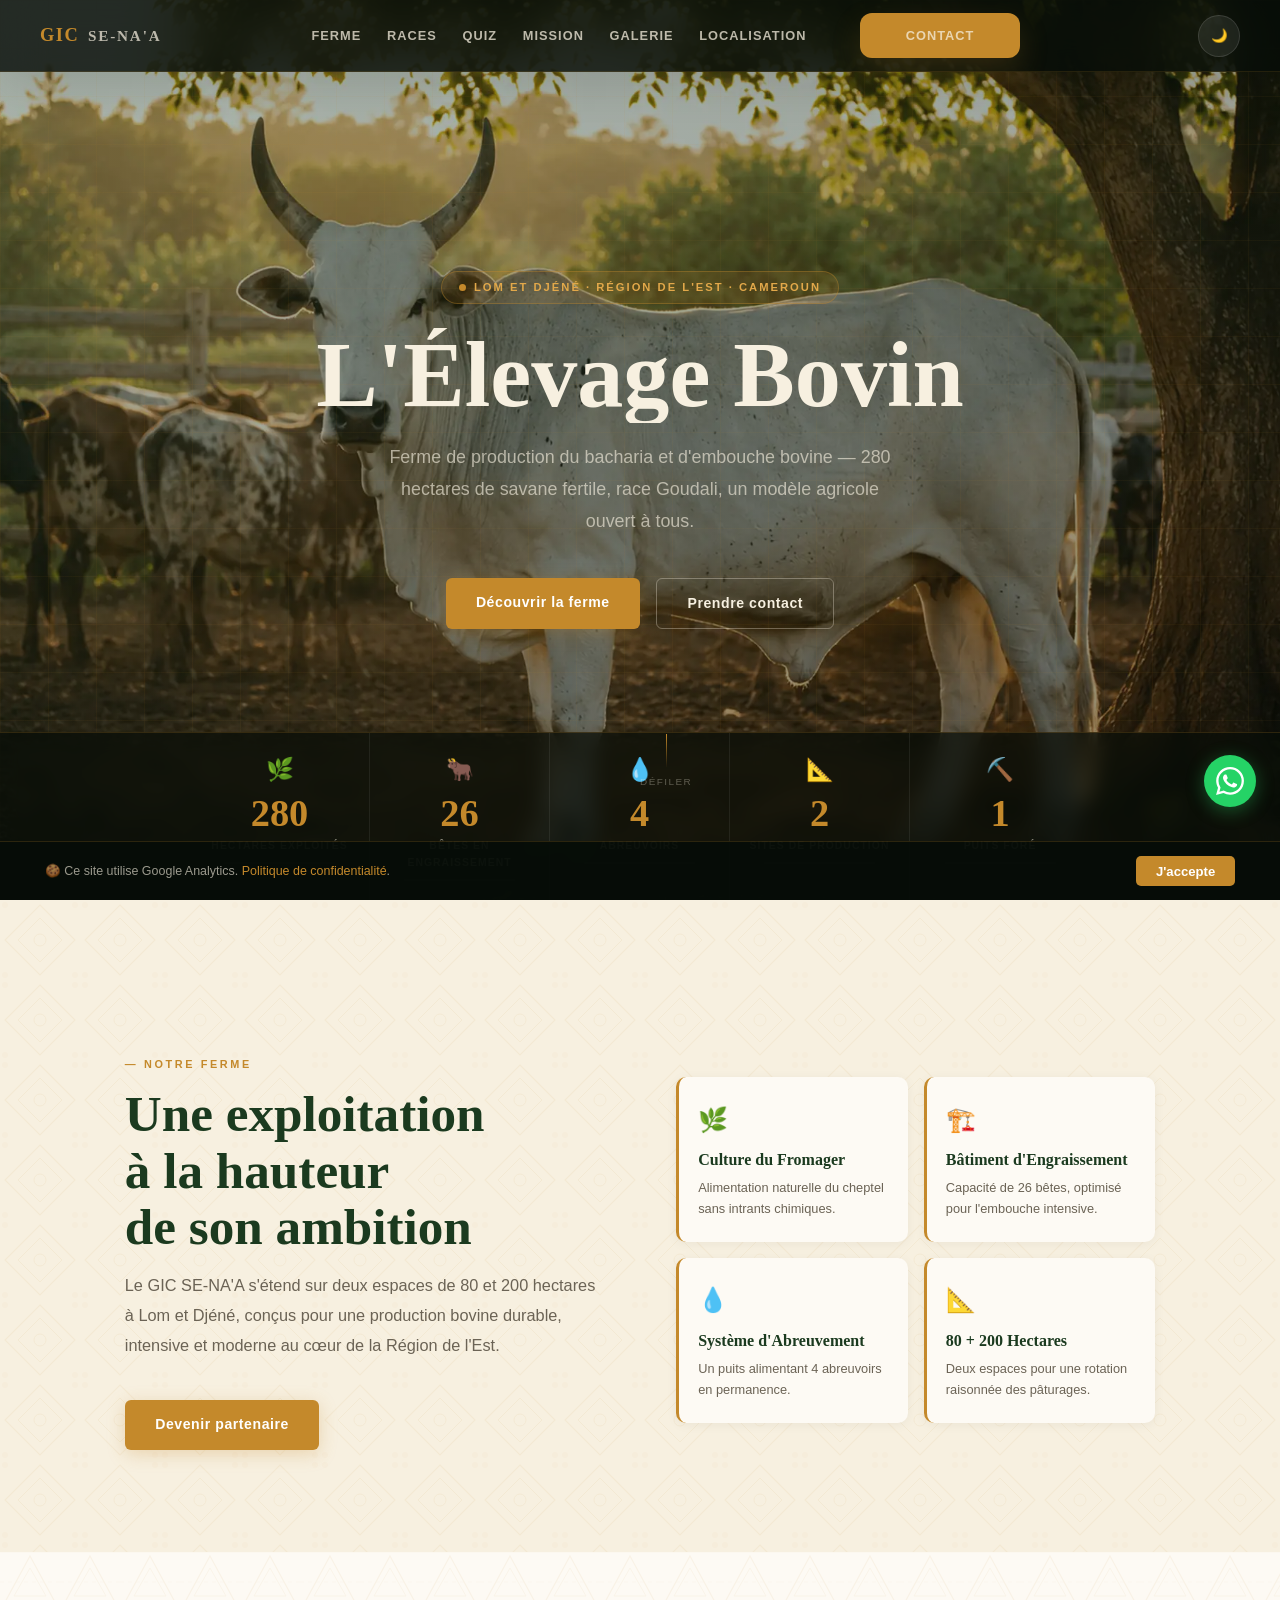
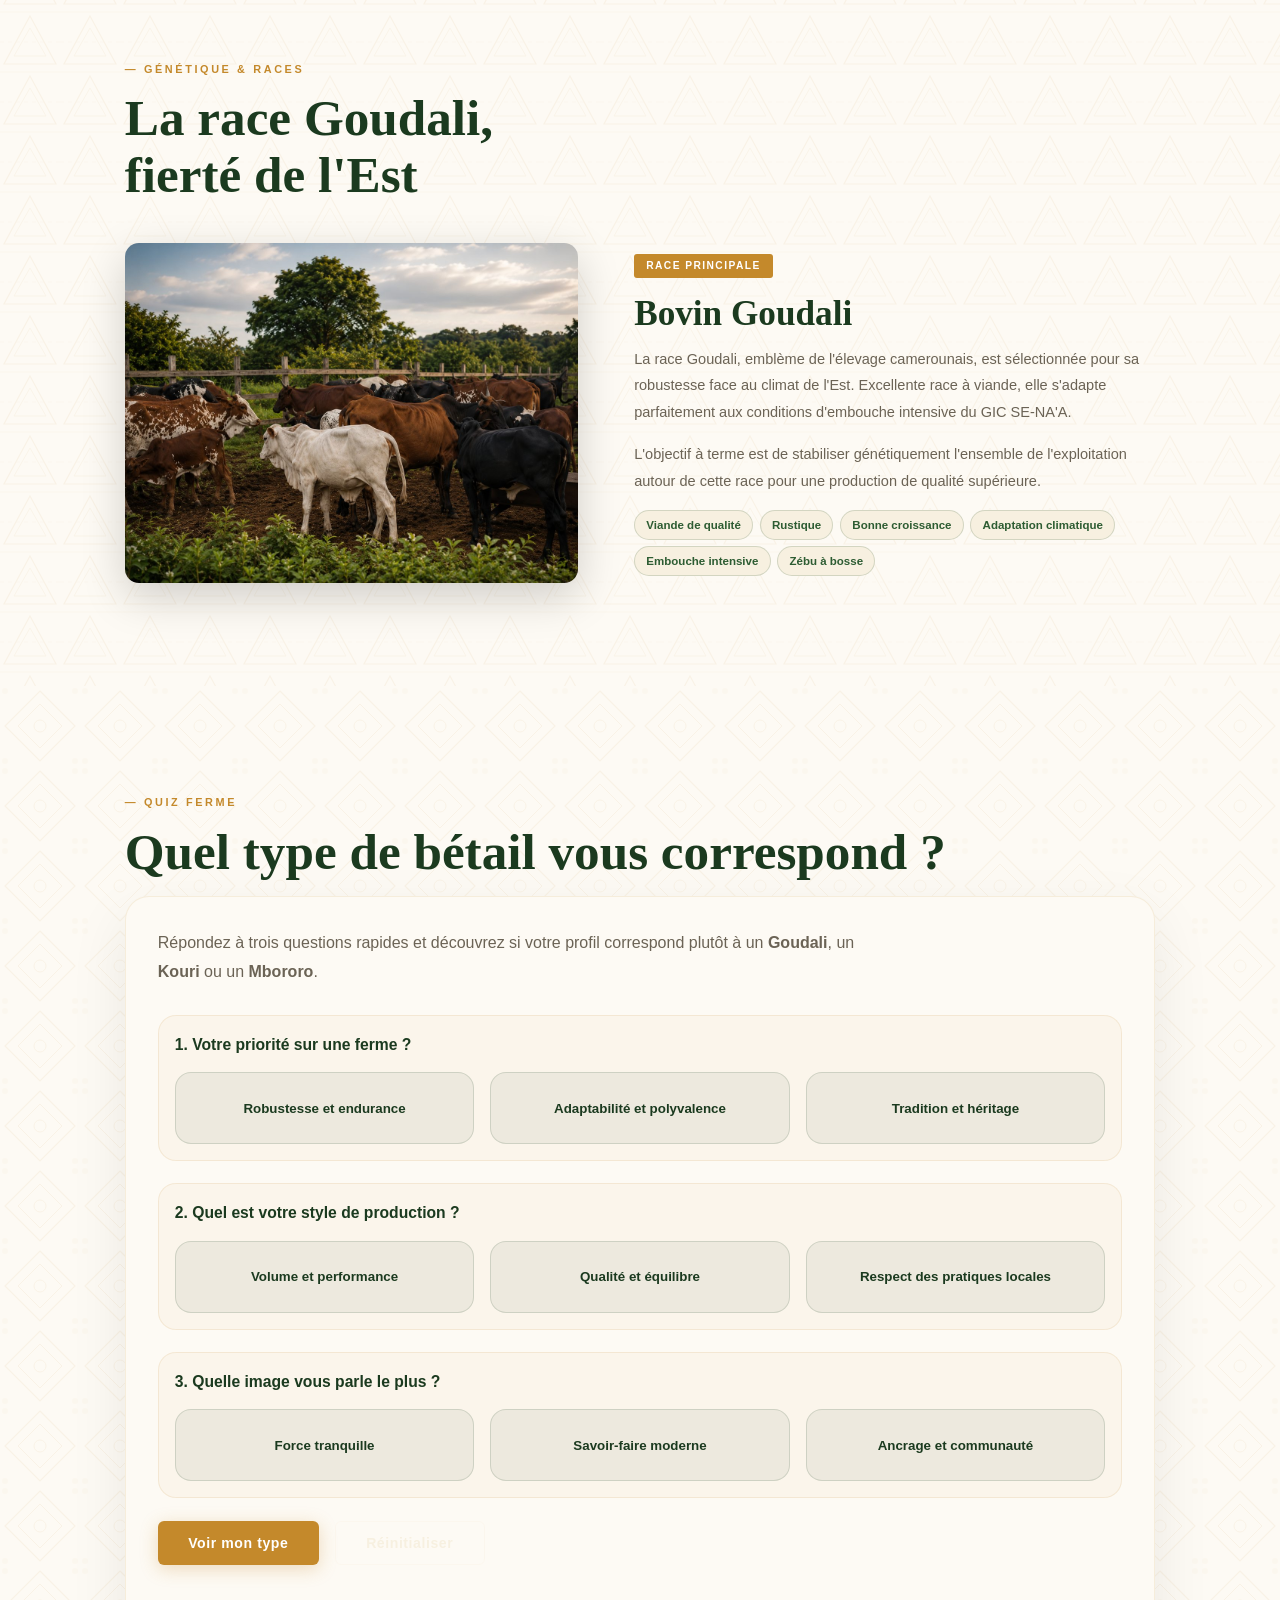
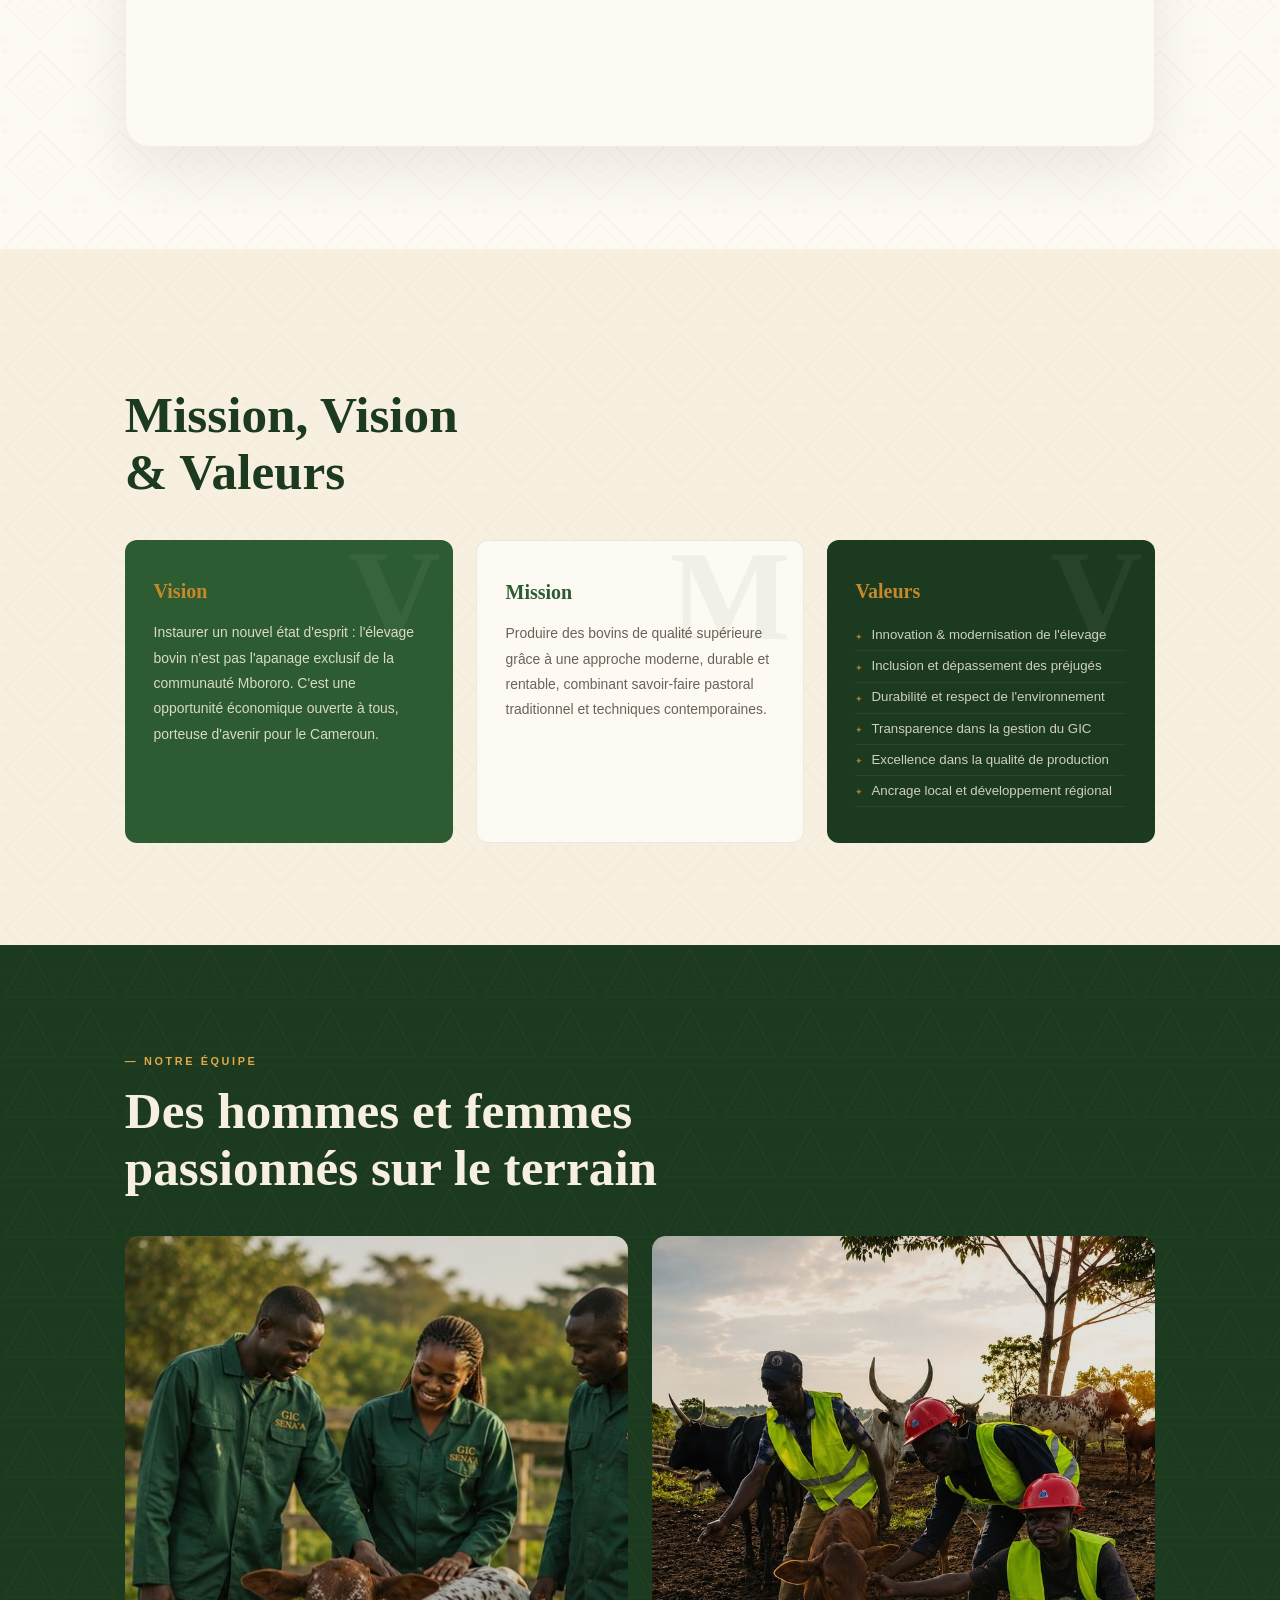
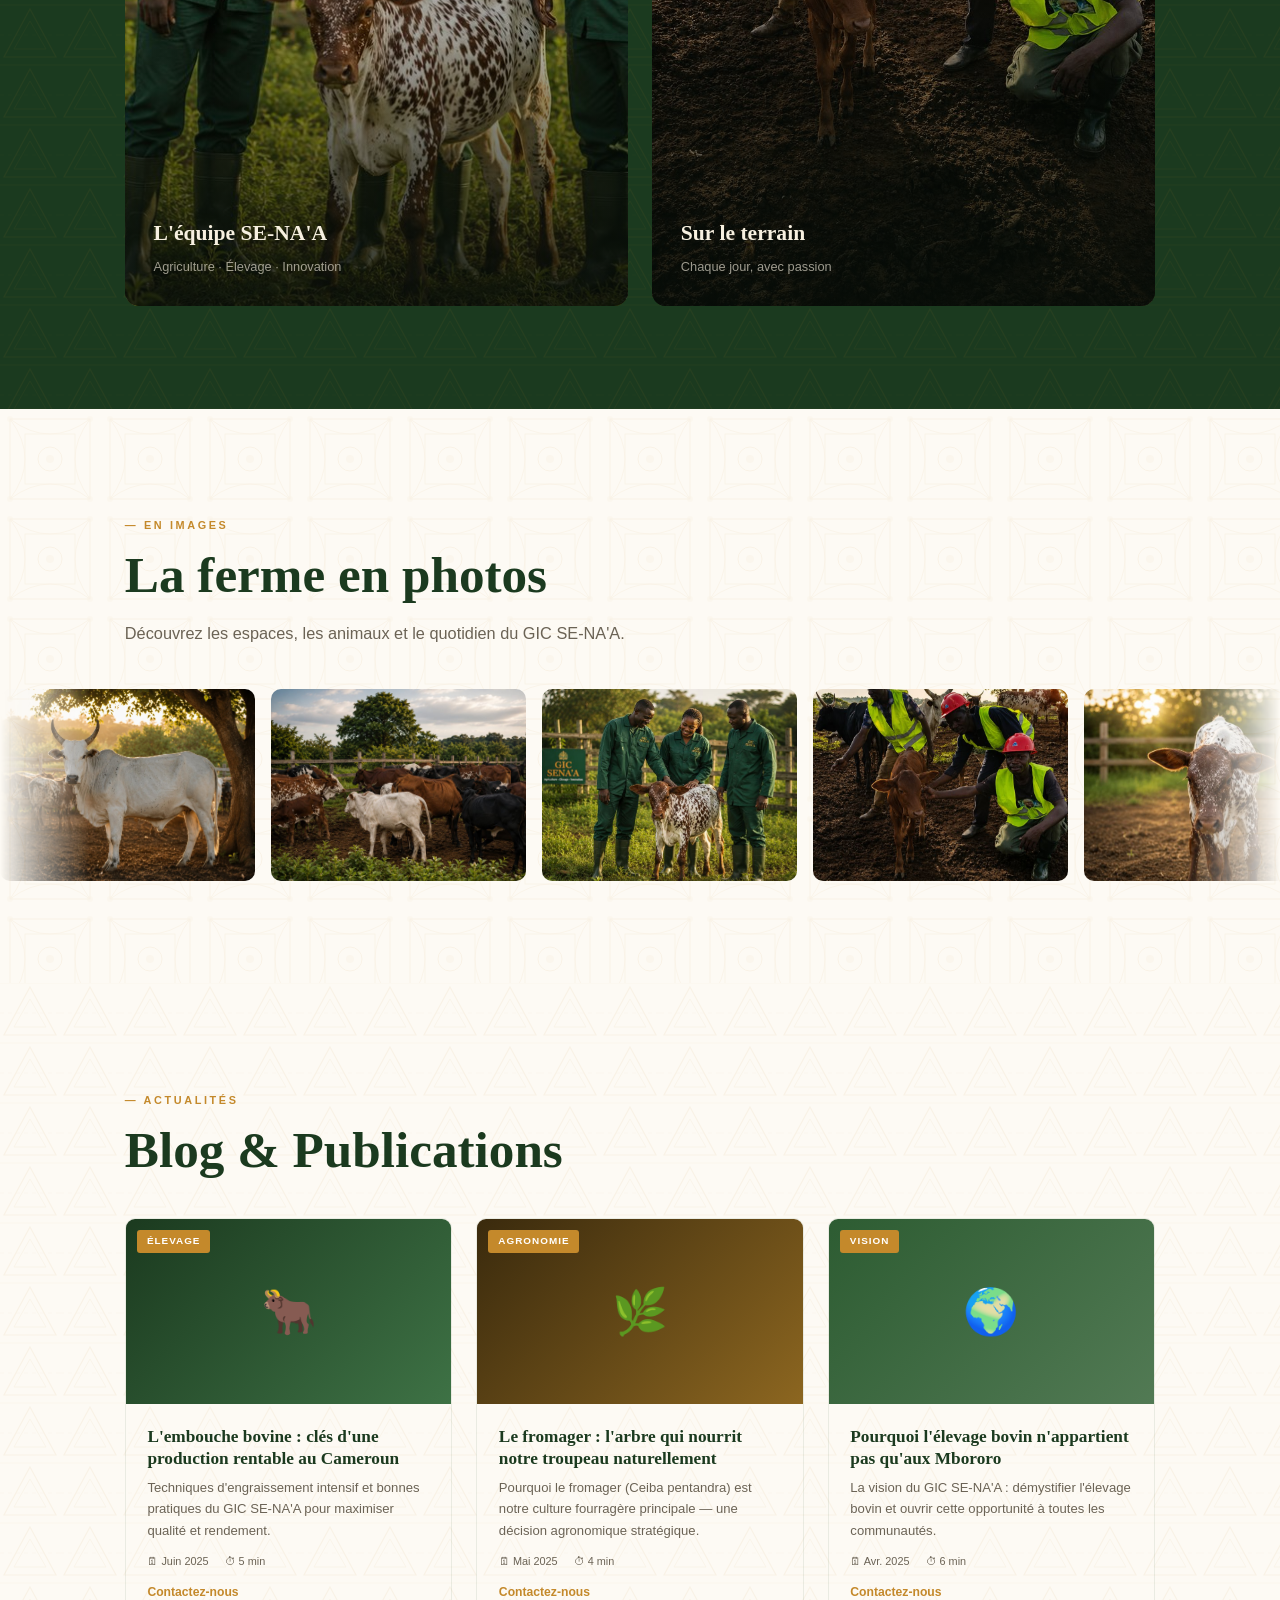
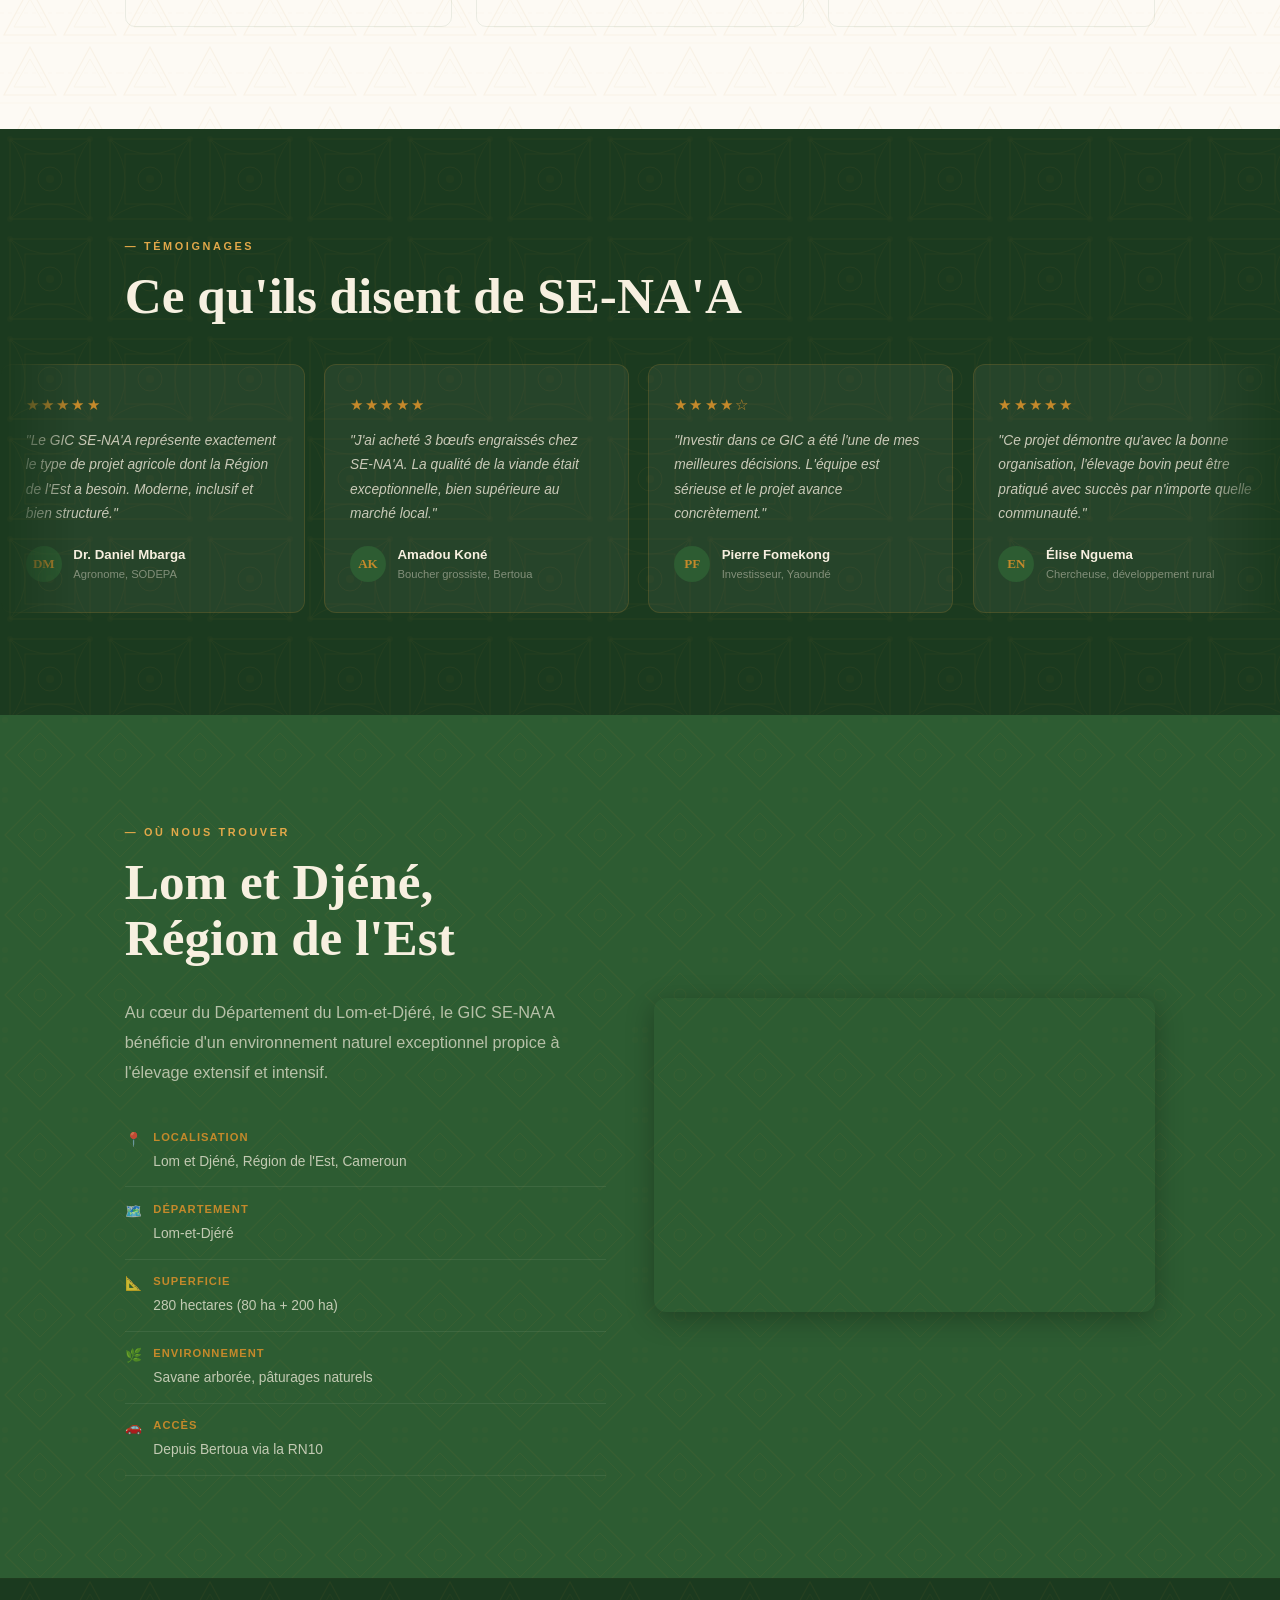
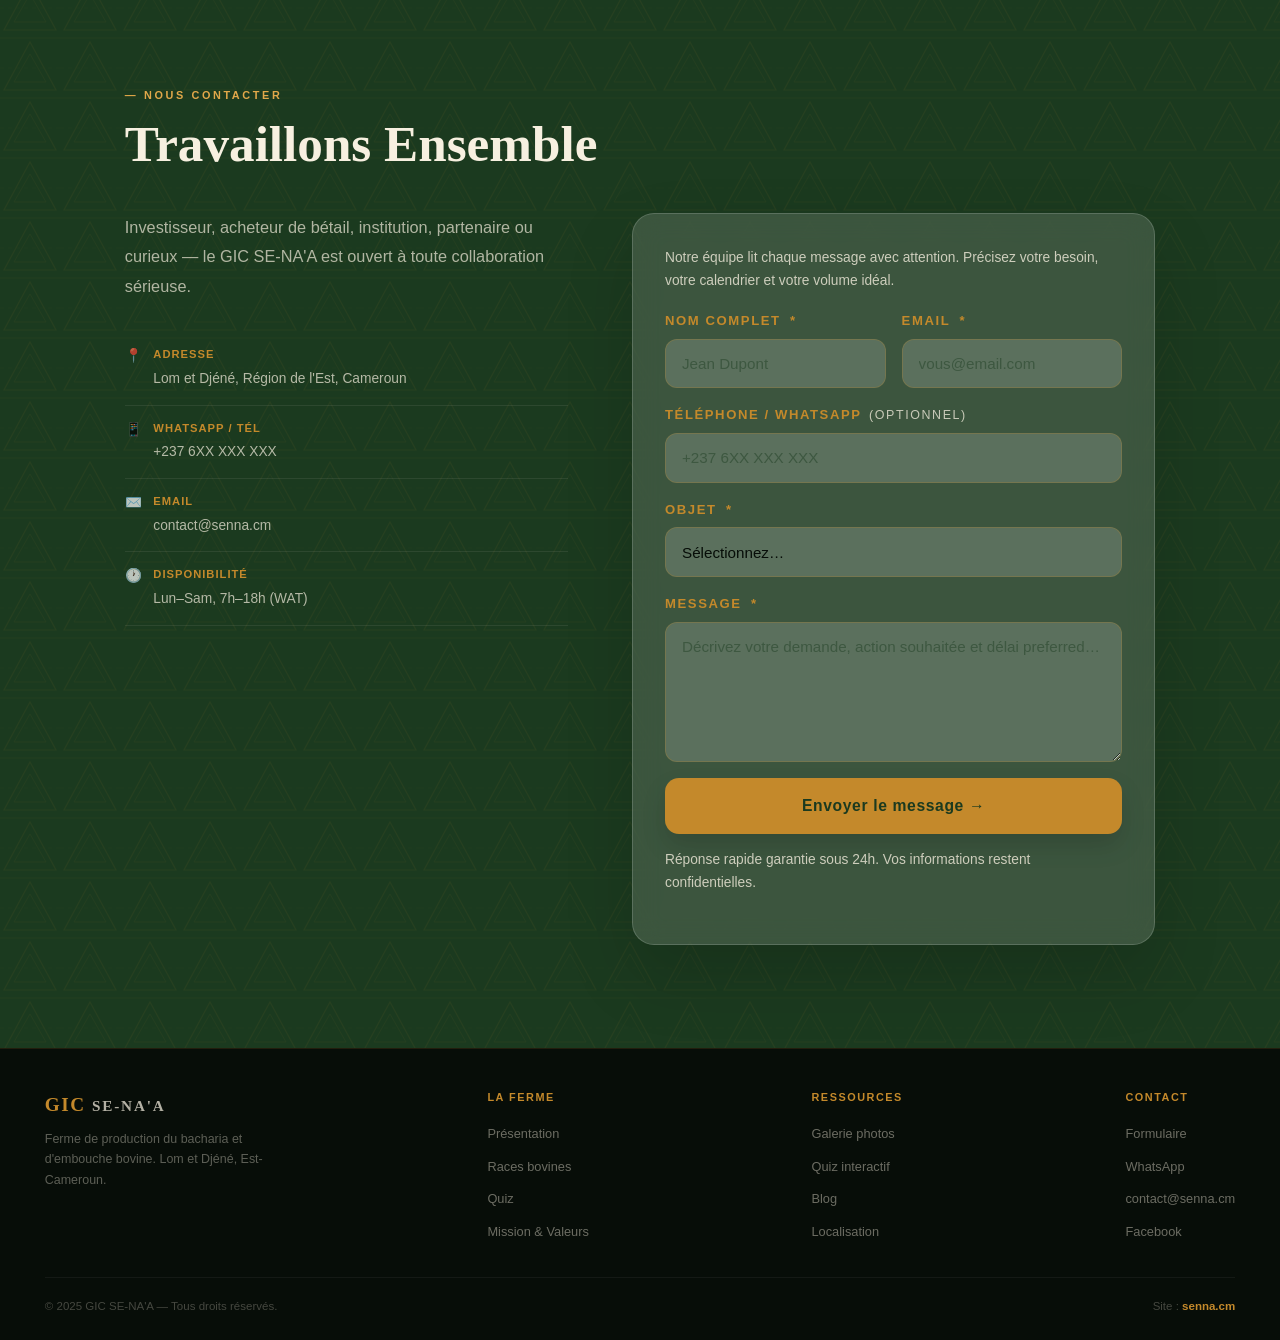
==== index.html @ fe35d85a "feature" ====
<!DOCTYPE html>
<html lang="fr">
<head>
  <!-- Google tag (gtag.js) -->
<script async src="https://www.googletagmanager.com/gtag/js?id=G-VLMB0PEH93"></script>
<script>
  window.dataLayer = window.dataLayer || [];
  function gtag(){dataLayer.push(arguments);}
  gtag('js', new Date());

  gtag('config', 'G-VLMB0PEH93');
</script>
<meta charset="UTF-8">
<meta name="viewport" content="width=device-width,initial-scale=1">
<title>GIC SE-NA'A | Ferme d'Embouche Bovine – Lom et Djéné, Est-Cameroun</title>
<meta name="description" content="GIC SE-NA'A, ferme de production du bacharia et d'embouche bovine sur 280 hectares à Lom et Djéné, Région de l'Est du Cameroun. Race Goudali, élevage moderne et inclusif.">
<meta name="keywords" content="élevage bovin Cameroun,embouche bovine,GIC SE-NA'A,Lom Djéné,race Goudali,bacharia">
<meta name="robots" content="index,follow">
<meta name="author" content="GIC SE-NA'A">
<link rel="canonical" href="https://sena-a.netlify.app/">
<meta property="og:type" content="website">
<meta property="og:title" content="GIC SE-NA'A | Ferme d'Embouche Bovine – Est Cameroun">
<meta property="og:description" content="280 hectares, race Goudali, élevage moderne à Lom et Djéné.">
<meta property="og:url" content="https://sena-a.netlify.app/">
<meta name="twitter:card" content="summary_large_image">
<meta name="theme-color" content="#1B3A1F">
<script type="application/ld+json">{"@context":"https://schema.org","@type":"Organization","name":"GIC SE-NA'A","description":"Ferme de production du bacharia et d'embouche bovine","url":"https://sena-a.netlify.app","address":{"@type":"PostalAddress","addressLocality":"Lom et Djéné","addressRegion":"Région de l'Est","addressCountry":"CM"}}</script>
<link rel="preconnect" href="https://fonts.googleapis.com">
<link rel="preconnect" href="https://fonts.gstatic.com" crossorigin>
<link rel="preconnect" href="https://api.fontshare.com">
<link href="https://api.fontshare.com/v2/css?f[]=cabinet-grotesk@400,500,600,700,800&f[]=fraunces@400,600,700,900&display=swap" rel="stylesheet">
<link rel="preload" as="image" href="images/vache-hero.webp">
<link rel="preload" as="style" href="styles.css">
<link rel="stylesheet" href="styles.css">

</head>
<body>

<!-- ══ NAV ══════════════════════════════════════════════ -->
<nav id="nav">
  <a href="#hero" class="logo">GIC <span>SE-NA'A</span></a>

  <ul class="nl" id="nl">
    <li><a href="#pres">Ferme</a></li>
    <li><a href="#races">Races</a></li>
    <li><a href="#quiz">Quiz</a></li>
    <li><a href="#miss">Mission</a></li>
    <li><a href="#gal">Galerie</a></li>
    <li><a href="#loc">Localisation</a></li>
    <li><a href="#ct" class="ncta">Contact</a></li>
  </ul>

  <button id="theme-toggle" aria-label="Changer le thème" aria-pressed="false" class="theme-toggle">
    🌙
  </button>

  <button class="bur" id="bur" aria-label="Menu" aria-expanded="false">
    <span></span><span></span><span></span>
  </button>
</nav>

<!-- ══ HERO ══════════════════════════════════════════════ -->
<section id="hero" >
  <div class="hbg"></div>
  <div class="hov"></div>
  <div class="hgrid"></div>
  <div class="hc">
    <div class="hpill"><span class="hdot"></span>Lom et Djéné · Région de l'Est · Cameroun</div>
    <h1 class="ht">
  <span class="tw-line" data-text="L'Élevage Bovin"></span>
  <span class="tw-line" data-text="Réinventé"></span>
  <em class="tw-line tw-gold" data-text="à l'Est du Cameroun"></em>
</h1>
    <p class="hs">Ferme de production du bacharia et d'embouche bovine — 280 hectares de savane fertile, race Goudali, un modèle agricole ouvert à tous.</p>
   <div class="hbtns">
  <a href="#pres" class="btn btn-g slide-up delay-1">Découvrir la ferme</a>

  <a href="#ct" class="btn btn-o slide-up delay-3">Prendre contact</a>
</div>
  </div>
  <div class="hstats">
  <div class="hstat">
    <div class="sc-icon">🌿</div>
    <span class="hsn" data-t="280">0</span>
    <span class="hsl">Hectares exploités</span>
    <div class="sc-bar"><div class="sc-fill w-100"></div></div>
  </div>
  <div class="hstat">
    <div class="sc-icon">🐂</div>
    <span class="hsn" data-t="26">0</span>
    <span class="hsl">Bêtes en engraissement</span>
    <div class="sc-bar"><div class="sc-fill w-52"></div></div>
  </div>
  <div class="hstat">
    <div class="sc-icon">💧</div>
    <span class="hsn" data-t="4">0</span>
    <span class="hsl">Abreuvoirs</span>
    <div class="sc-bar"><div class="sc-fill w-80"></div></div>
  </div>
  <div class="hstat">
    <div class="sc-icon">📐</div>
    <span class="hsn" data-t="2">0</span>
    <span class="hsl">Sites de production</span>
    <div class="sc-bar"><div class="sc-fill w-40"></div></div>
  </div>
  <div class="hstat">
    <div class="sc-icon">⛏️</div>
    <span class="hsn" data-t="1">0</span>
    <span class="hsl">Puits foré</span>
    <div class="sc-bar"><div class="sc-fill w-20"></div></div>
  </div>
</div>
  <div class="scue"><div class="sline"></div><span>Défiler</span></div>
</section>

<!-- ══ PRÉSENTATION ══════════════════════════════════════ -->
<section id="pres" class="sec motif-bamileke">
  <div class="w"> 
    <div class="pgrid">
      <div class="pcopy">
        <span class="ey rv">Notre Ferme</span>
        <h2 class="h2 rv d1">Une exploitation<br>à la hauteur<br>de son ambition</h2>
        <p class="ld rv d2">Le GIC SE-NA'A s'étend sur deux espaces de 80 et 200 hectares à Lom et Djéné, conçus pour une production bovine durable, intensive et moderne au cœur de la Région de l'Est.</p>
        <a href="#ct" class="btn btn-g rv d3 mt-05">Devenir partenaire</a>
      </div>
      <div class="pc2 rr d2">
        <div class="pc"><div class="pci">🌿</div><h3>Culture du Fromager</h3><p>Alimentation naturelle du cheptel sans intrants chimiques.</p></div>
        <div class="pc"><div class="pci">🏗️</div><h3>Bâtiment d'Engraissement</h3><p>Capacité de 26 bêtes, optimisé pour l'embouche intensive.</p></div>
        <div class="pc"><div class="pci">💧</div><h3>Système d'Abreuvement</h3><p>Un puits alimentant 4 abreuvoirs en permanence.</p></div>
        <div class="pc"><div class="pci">📐</div><h3>80 + 200 Hectares</h3><p>Deux espaces pour une rotation raisonnée des pâturages.</p></div>
      </div>
    </div>
  </div>
</section>

<!-- ══ RACES ══════════════════════════════════════════════ -->
<section id="races" class="sec motif-fulani">
  <div class="w">
    <span class="ey rv">Génétique &amp; Races</span>
    <h2 class="h2 rv d1">La race Goudali,<br>fierté de l'Est</h2>
    <div class="rwrap">
      <div class="rimg rl d2">
        <img src="images/troupeau.jpg" alt="Troupeau Goudali au GIC SE-NA'A" loading="lazy" width="460" height="345">
      </div>
      <div class="rcopy rr d2">
        <span class="rbadge">Race Principale</span>
        <h3>Bovin Goudali</h3>
        <p>La race Goudali, emblème de l'élevage camerounais, est sélectionnée pour sa robustesse face au climat de l'Est. Excellente race à viande, elle s'adapte parfaitement aux conditions d'embouche intensive du GIC SE-NA'A.</p>
        <p>L'objectif à terme est de stabiliser génétiquement l'ensemble de l'exploitation autour de cette race pour une production de qualité supérieure.</p>
        <div class="tags">
          <span class="tag">Viande de qualité</span>
          <span class="tag">Rustique</span>
          <span class="tag">Bonne croissance</span>
          <span class="tag">Adaptation climatique</span>
          <span class="tag">Embouche intensive</span>
          <span class="tag">Zébu à bosse</span>
        </div>
      </div>
    </div>
  </div>
</section>

<!-- ══ QUIZ FERME ═══════════════════════════════════════════ -->
<section id="quiz" class="sec motif-bamileke">
  <div class="w">
    <span class="ey rv">Quiz ferme</span>
    <h2 class="h2 rv d1">Quel type de bétail vous correspond ?</h2>
    <div class="quiz-card rv d2">
      <p class="quiz-copy">Répondez à trois questions rapides et découvrez si votre profil correspond plutôt à un <strong>Goudali</strong>, un <strong>Kouri</strong> ou un <strong>Mbororo</strong>.</p>
      <div class="quiz-questions">
        <div class="qq">
          <p class="qq-title">1. Votre priorité sur une ferme ?</p>
          <div class="qq-options">
            <button type="button" class="qq-btn" data-q="1" data-breed="goudali">Robustesse et endurance</button>
            <button type="button" class="qq-btn" data-q="1" data-breed="kouri">Adaptabilité et polyvalence</button>
            <button type="button" class="qq-btn" data-q="1" data-breed="mbororo">Tradition et héritage</button>
          </div>
        </div>
        <div class="qq">
          <p class="qq-title">2. Quel est votre style de production ?</p>
          <div class="qq-options">
            <button type="button" class="qq-btn" data-q="2" data-breed="goudali">Volume et performance</button>
            <button type="button" class="qq-btn" data-q="2" data-breed="kouri">Qualité et équilibre</button>
            <button type="button" class="qq-btn" data-q="2" data-breed="mbororo">Respect des pratiques locales</button>
          </div>
        </div>
        <div class="qq">
          <p class="qq-title">3. Quelle image vous parle le plus ?</p>
          <div class="qq-options">
            <button type="button" class="qq-btn" data-q="3" data-breed="goudali">Force tranquille</button>
            <button type="button" class="qq-btn" data-q="3" data-breed="kouri">Savoir-faire moderne</button>
            <button type="button" class="qq-btn" data-q="3" data-breed="mbororo">Ancrage et communauté</button>
          </div>
        </div>
      </div>
      <div class="quiz-actions">
        <button id="quiz-submit" class="btn btn-g">Voir mon type</button>
        <button id="quiz-reset" class="btn btn-o">Réinitialiser</button>
      </div>
      <div id="quiz-result" class="quiz-result" aria-live="polite"></div>
    </div>
  </div>
</section>

<!-- ══ MISSION ══════════════════════════════════════════════ -->
<section id="miss" class="sec motif-bamileke">
  <div class="w">
    <span class="ey rv">Ce qui nous anime</span>
    <h2 class="h2 rv d1">Mission, Vision<br>&amp; Valeurs</h2>
    <div class="mvg">
      <div class="mvc mv1 rv d1"><span class="mvbl">V</span><h3>Vision</h3><p>Instaurer un nouvel état d'esprit : l'élevage bovin n'est pas l'apanage exclusif de la communauté Mbororo. C'est une opportunité économique ouverte à tous, porteuse d'avenir pour le Cameroun.</p></div>
      <div class="mvc mv2 rv d2"><span class="mvbl" style="color:var(--gd)">M</span><h3>Mission</h3><p>Produire des bovins de qualité supérieure grâce à une approche moderne, durable et rentable, combinant savoir-faire pastoral traditionnel et techniques contemporaines.</p></div>
      <div class="mvc mv3 rv d3"><span class="mvbl">V</span><h3>Valeurs</h3><ul class="vl"><li>Innovation &amp; modernisation de l'élevage</li><li>Inclusion et dépassement des préjugés</li><li>Durabilité et respect de l'environnement</li><li>Transparence dans la gestion du GIC</li><li>Excellence dans la qualité de production</li><li>Ancrage local et développement régional</li></ul></div>
    </div>
  </div>
</section>

<!-- ══ ÉQUIPE ══════════════════════════════════════════════ -->
<section id="equipe" class="sec motif-fulani">
  <div class="w">
    <span class="ey lt rv">Notre Équipe</span>
    <h2 class="h2 lt rv d1">Des hommes et femmes<br>passionnés sur le terrain</h2>
    <div class="eqwrap">
      <div class="eqcard rl d2">
        <img src="images/equipe-sena.jpg" alt="Équipe GIC SE-NA'A en uniforme" loading="lazy" width="600" height="400">
        <div class="eqov"><div class="eqtxt"><h3>L'équipe SE-NA'A</h3><p>Agriculture · Élevage · Innovation</p></div></div>
      </div>
      <div class="eqcard sub rr d3">
        <img src="images/equipe-terrain.jpg" alt="Équipe terrain GIC SE-NA'A" loading="lazy" width="400" height="280">
        <div class="eqov"><div class="eqtxt"><h3>Sur le terrain</h3><p>Chaque jour, avec passion</p></div></div>
      </div>
    </div>
  </div>
</section>

<!-- ══ GALERIE (carousel infini + lightbox) ══════════════ -->
<section id="gal" class="sec motif-bamoun">
  <div class="w">
    <span class="ey rv">En images</span>
    <h2 class="h2 rv d1">La ferme en photos</h2>
    <p class="ld rv d2">Découvrez les espaces, les animaux et le quotidien du GIC SE-NA'A.</p>
  </div>
  <div class="gfade rv d3">
    <div class="gtrack" id="gtrack">
      <!-- Items réels -->
      <div class="gi" tabindex="0" data-img="images/hero.jpg" aria-label="Goudali au coucher du soleil"><img src="images/hero.jpg" alt="Goudali SE-NA'A" loading="lazy"><div class="gov">🔍</div></div>
      <div class="gi" tabindex="0" data-img="images/troupeau.jpg" aria-label="Troupeau SE-NA'A"><img src="images/troupeau.jpg" alt="Troupeau" loading="lazy"><div class="gov">🔍</div></div>
      <div class="gi" tabindex="0" data-img="images/equipe-sena.jpg" aria-label="Équipe SE-NA'A"><img src="images/equipe-sena.jpg" alt="Équipe" loading="lazy"><div class="gov">🔍</div></div>
      <div class="gi" tabindex="0" data-img="images/equipe-terrain.jpg" aria-label="Équipe terrain"><img src="images/equipe-terrain.jpg" alt="Terrain" loading="lazy"><div class="gov">🔍</div></div>
      <div class="gi" tabindex="0" data-img="images/veau.jpg" aria-label="Veau SE-NA'A"><img src="images/veau.jpg" alt="Veau" loading="lazy"><div class="gov">🔍</div></div>
      <div class="gi" tabindex="0" data-img="images/veau-soleil.jpg" aria-label="Veau au soleil"><img src="images/veau-soleil.jpg" alt="Veau soleil" loading="lazy"><div class="gov">🔍</div></div>
      <!-- Clones pour boucle infinie -->
      <div class="gi" aria-hidden="true"><img src="images/hero.jpg" alt="" loading="lazy"><div class="gov">🔍</div></div>
      <div class="gi" aria-hidden="true"><img src="images/troupeau.jpg" alt="" loading="lazy"><div class="gov">🔍</div></div>
      <div class="gi" aria-hidden="true"><img src="images/equipe-sena.jpg" alt="" loading="lazy"><div class="gov">🔍</div></div>
      <div class="gi" aria-hidden="true"><img src="images/equipe-terrain.jpg" alt="" loading="lazy"><div class="gov">🔍</div></div>
      <div class="gi" aria-hidden="true"><img src="images/veau.jpg" alt="" loading="lazy"><div class="gov">🔍</div></div>

    </div>
  </div>
</section>

<!-- Lightbox avec navigation -->
<div id="lb" role="dialog" aria-modal="true" aria-label="Visionneuse">
  <button id="lbc" aria-label="Fermer">✕</button>
  <button id="lbprev" aria-label="Précédent">‹</button>
  <img id="lbi" src="" alt="">
  <button id="lbnext" aria-label="Suivant">›</button>
</div>

<!-- ══ BLOG ════════════════════════════════════════════════ -->
<section id="blg" class="sec motif-fulani">
  <div class="w">
    <span class="ey rv">Actualités</span>
    <h2 class="h2 rv d1">Blog &amp; Publications</h2>
    <div class="bgrid">
      <article class="bc rv d1"><div class="bt bt1"><span>🐂</span><span class="bcat">Élevage</span></div><div class="bb"><h4>L'embouche bovine : clés d'une production rentable au Cameroun</h4><p>Techniques d'engraissement intensif et bonnes pratiques du GIC SE-NA'A pour maximiser qualité et rendement.</p><div class="bmeta"><span>🗓 Juin 2025</span><span>⏱ 5 min</span></div><a href="#ct" class="brd">Contactez-nous</a></div></article>
      <article class="bc rv d2"><div class="bt bt2"><span>🌿</span><span class="bcat">Agronomie</span></div><div class="bb"><h4>Le fromager : l'arbre qui nourrit notre troupeau naturellement</h4><p>Pourquoi le fromager (Ceiba pentandra) est notre culture fourragère principale — une décision agronomique stratégique.</p><div class="bmeta"><span>🗓 Mai 2025</span><span>⏱ 4 min</span></div><a href="#ct" class="brd">Contactez-nous</a></div></article>
      <article class="bc rv d3"><div class="bt bt3"><span>🌍</span><span class="bcat">Vision</span></div><div class="bb"><h4>Pourquoi l'élevage bovin n'appartient pas qu'aux Mbororo</h4><p>La vision du GIC SE-NA'A : démystifier l'élevage bovin et ouvrir cette opportunité à toutes les communautés.</p><div class="bmeta"><span>🗓 Avr. 2025</span><span>⏱ 6 min</span></div><a href="#ct" class="brd">Contactez-nous</a></div></article>
    </div>
  </div>
</section>

<!-- ══ FEEDBACK ═════════════════════════════════════════════ -->
<section id="fb" class="sec motif-bamoun">
  <div class="w">
    <span class="ey lt rv">Témoignages</span>
    <h2 class="h2 lt rv d1">Ce qu'ils disent de SE-NA'A</h2>
  </div>
  <div class="ffade rv d2">
    <div class="ftrack"  id="fb-track">
      <div class="fc"><div class="fstars">★★★★★</div><p class="ftxt">"Le GIC SE-NA'A représente exactement le type de projet agricole dont la Région de l'Est a besoin. Moderne, inclusif et bien structuré."</p><div class="fauth"><div class="fav">DM</div><div><div class="fn">Dr. Daniel Mbarga</div><div class="fro">Agronome, SODEPA</div></div></div></div>
      <div class="fc"><div class="fstars">★★★★★</div><p class="ftxt">"J'ai acheté 3 bœufs engraissés chez SE-NA'A. La qualité de la viande était exceptionnelle, bien supérieure au marché local."</p><div class="fauth"><div class="fav">AK</div><div><div class="fn">Amadou Koné</div><div class="fro">Boucher grossiste, Bertoua</div></div></div></div>
      <div class="fc"><div class="fstars">★★★★☆</div><p class="ftxt">"Investir dans ce GIC a été l'une de mes meilleures décisions. L'équipe est sérieuse et le projet avance concrètement."</p><div class="fauth"><div class="fav">PF</div><div><div class="fn">Pierre Fomekong</div><div class="fro">Investisseur, Yaoundé</div></div></div></div>
      <div class="fc"><div class="fstars">★★★★★</div><p class="ftxt">"Ce projet démontre qu'avec la bonne organisation, l'élevage bovin peut être pratiqué avec succès par n'importe quelle communauté."</p><div class="fauth"><div class="fav">EN</div><div><div class="fn">Élise Nguema</div><div class="fro">Chercheuse, développement rural</div></div></div></div>
      <div class="fc"><div class="fstars">★★★★★</div><p class="ftxt">"La ferme est bien organisée, les animaux en excellente santé. Le système d'abreuvement avec 4 points d'eau est une vraie innovation."</p><div class="fauth"><div class="fav">JB</div><div><div class="fn">Jean-Baptiste Nkolo</div><div class="fro">Vétérinaire, Lom et Djéné</div></div></div></div>
      <!-- Clones infini -->
      <div class="fc" aria-hidden="true"><div class="fstars">★★★★★</div><p class="ftxt">"Le GIC SE-NA'A représente exactement le type de projet agricole dont la Région de l'Est a besoin. Moderne, inclusif et bien structuré."</p><div class="fauth"><div class="fav">DM</div><div><div class="fn">Dr. Daniel Mbarga</div><div class="fro">Agronome, SODEPA</div></div></div></div>
      <div class="fc" aria-hidden="true"><div class="fstars">★★★★★</div><p class="ftxt">"J'ai acheté 3 bœufs engraissés chez SE-NA'A. La qualité de la viande était exceptionnelle, bien supérieure au marché local."</p><div class="fauth"><div class="fav">AK</div><div><div class="fn">Amadou Koné</div><div class="fro">Boucher grossiste, Bertoua</div></div></div></div>
      <div class="fc" aria-hidden="true"><div class="fstars">★★★★☆</div><p class="ftxt">"Investir dans ce GIC a été l'une de mes meilleures décisions. L'équipe est sérieuse et le projet avance concrètement."</p><div class="fauth"><div class="fav">PF</div><div><div class="fn">Pierre Fomekong</div><div class="fro">Investisseur, Yaoundé</div></div></div></div>
      <div class="fc" aria-hidden="true"><div class="fstars">★★★★★</div><p class="ftxt">"Ce projet démontre qu'avec la bonne organisation, l'élevage bovin peut être pratiqué avec succès par n'importe quelle communauté."</p><div class="fauth"><div class="fav">EN</div><div><div class="fn">Élise Nguema</div><div class="fro">Chercheuse, développement rural</div></div></div></div>
      <div class="fc" aria-hidden="true"><div class="fstars">★★★★★</div><p class="ftxt">"La ferme est bien organisée, les animaux en excellente santé. Le système d'abreuvement avec 4 points d'eau est une vraie innovation."</p><div class="fauth"><div class="fav">JB</div><div><div class="fn">Jean-Baptiste Nkolo</div><div class="fro">Vétérinaire, Lom et Djéné</div></div></div></div>
    </div>
  </div>
</section>

<!-- ══ LOCALISATION ══════════════════════════════════════════ -->
<section id="loc" class="sec sec motif-bamileke">
  <div class="w">
    <span class="ey lt rv">Où nous trouver</span>
    <h2 class="h2 lt rv d1">Lom et Djéné,<br>Région de l'Est</h2>
    <div class="lwrap">
      <div class="li rl d2">
        <p class="ld lt">Au cœur du Département du Lom-et-Djéré, le GIC SE-NA'A bénéficie d'un environnement naturel exceptionnel propice à l'élevage extensif et intensif.</p>
        <div class="lr"><span class="lic">📍</span><div><strong>Localisation</strong><span>Lom et Djéné, Région de l'Est, Cameroun</span></div></div>
        <div class="lr"><span class="lic">🗺️</span><div><strong>Département</strong><span>Lom-et-Djéré</span></div></div>
        <div class="lr"><span class="lic">📐</span><div><strong>Superficie</strong><span>280 hectares (80 ha + 200 ha)</span></div></div>
        <div class="lr"><span class="lic">🌿</span><div><strong>Environnement</strong><span>Savane arborée, pâturages naturels</span></div></div>
        <div class="lr"><span class="lic">🚗</span><div><strong>Accès</strong><span>Depuis Bertoua via la RN10</span></div></div>
      </div>
      <div class="lmap rr d2">
        <iframe src="https://www.openstreetmap.org/export/embed.html?bbox=13.2%2C4.6%2C14.2%2C5.4&layer=mapnik&marker=5.0%2C13.7" allowfullscreen loading="lazy" title="Localisation GIC SE-NA'A"></iframe>
      </div>
    </div>
  </div>
</section>

<!-- ══ CONTACT ════════════════════════════════════════════════ -->
<section id="ct" class="sec motif-fulani">
  <div class="w">
    <span class="ey lt rv">Nous contacter</span>
    <h2 class="h2 lt rv d1">Travaillons Ensemble</h2>
    <div class="cwrap">
      <div class="ci rl d2">
        <p class="ld lt">Investisseur, acheteur de bétail, institution, partenaire ou curieux — le GIC SE-NA'A est ouvert à toute collaboration sérieuse.</p>
        <div class="cr"><span class="cic">📍</span><div><strong>Adresse</strong><span>Lom et Djéné, Région de l'Est, Cameroun</span></div></div>
        <div class="cr"><span class="cic">📱</span><div><strong>WhatsApp / Tél</strong><span>+237 6XX XXX XXX</span></div></div>
        <div class="cr"><span class="cic">✉️</span><div><strong>Email</strong><span>contact@senna.cm</span></div></div>
        <div class="cr"><span class="cic">🕐</span><div><strong>Disponibilité</strong><span>Lun–Sam, 7h–18h (WAT)</span></div></div>
      </div>
      <form class="cform rr d2" id="cform" name="contact" method="POST" data-netlify="true" action="/success.html" novalidate>
        <input type="hidden" name="form-name" value="contact">
        <p class="finfo">Notre équipe lit chaque message avec attention. Précisez votre besoin, votre calendrier et votre volume idéal.</p>
        <div class="frow">
          <div class="fg"><label for="fnom">Nom complet <span class="req">*</span></label><input type="text" id="fnom" name="nom" placeholder="Jean Dupont" required autocomplete="name"></div>
          <div class="fg"><label for="femail">Email <span class="req">*</span></label><input type="email" id="femail" name="email" placeholder="vous@email.com" required autocomplete="email"></div>
        </div>
        <div class="fg"><label for="ftel">Téléphone / WhatsApp <span class="sub">(optionnel)</span></label><input type="tel" id="ftel" name="telephone" placeholder="+237 6XX XXX XXX" autocomplete="tel" inputmode="tel" pattern="[0-9+ ]{8,20}"></div>
        <div class="fg">
          <label for="fsujet">Objet <span class="req">*</span></label>
          <select id="fsujet" name="sujet" required>
            <option value="" disabled selected>Sélectionnez…</option>
            <option value="investissement">Investissement / Partenariat</option>
            <option value="achat">Achat de bétail</option>
            <option value="visite">Visite de la ferme</option>
            <option value="institution">Collaboration institutionnelle</option>
            <option value="presse">Presse / Médias</option>
            <option value="autre">Autre</option>
          </select>
        </div>
        <div class="fg"><label for="fmsg">Message <span class="req">*</span></label><textarea id="fmsg" name="message" placeholder="Décrivez votre demande, action souhaitée et délai preferred…" required></textarea></div>
        <button type="submit" class="fsub" id="fsub">Envoyer le message →</button>
        <p class="fnote">Réponse rapide garantie sous 24h. Vos informations restent confidentielles.</p>
        <p class="fmsgr" id="fmsgr" role="status" aria-live="polite"></p>
      </form>
    </div>
  </div>
</section>

<!-- ══ FOOTER ═════════════════════════════════════════════════ -->
<footer>
  <div class="ftop">
    <div class="fbrand">
      <a href="#hero" class="logo">GIC <span>SE-NA'A</span></a>
      <p>Ferme de production du bacharia et d'embouche bovine. Lom et Djéné, Est-Cameroun.</p>
    </div>
    <div class="fcol"><h5>La Ferme</h5><ul><li><a href="#pres">Présentation</a></li><li><a href="#races">Races bovines</a></li><li><a href="#quiz">Quiz</a></li><li><a href="#miss">Mission &amp; Valeurs</a></li></ul></div>
    <div class="fcol"><h5>Ressources</h5><ul><li><a href="#gal">Galerie photos</a></li><li><a href="#quiz">Quiz interactif</a></li><li><a href="#blg">Blog</a></li><li><a href="#loc">Localisation</a></li></ul></div>
    <div class="fcol"><h5>Contact</h5><ul><li><a href="#ct">Formulaire</a></li><li><a href="https://wa.me/2376XXXXXXXX" target="_blank" rel="noopener">WhatsApp</a></li><li><a href="mailto:contact@senna.cm">contact@senna.cm</a></li><li><a href="#" target="_blank" rel="noopener">Facebook</a></li></ul></div>
  </div>
  <div class="fbot"><p>© 2025 GIC SE-NA'A — Tous droits réservés.</p><p>Site : <strong>senna.cm</strong></p></div>
</footer>

<!-- WhatsApp flottant -->
<a href="https://wa.me/237693048669?text=Bonjour%20GIC%20SE-NA'A%20!%20Je%20vous%20contacte%20depuis%20votre%20site%20web.%20Je%20souhaite%20en%20savoir%20plus%20sur%20vos%20services%20d'%C3%A9levage%20bovin." class="wa" target="_blank" rel="noopener" aria-label="WhatsApp">
  <svg viewBox="0 0 24 24" xmlns="http://www.w3.org/2000/svg"><path d="M17.472 14.382c-.297-.149-1.758-.867-2.03-.967-.273-.099-.471-.148-.67.15-.197.297-.767.966-.94 1.164-.173.199-.347.223-.644.075-.297-.15-1.255-.463-2.39-1.475-.883-.788-1.48-1.761-1.653-2.059-.173-.297-.018-.458.13-.606.134-.133.298-.347.446-.52.149-.174.198-.298.298-.497.099-.198.05-.371-.025-.52-.075-.149-.669-1.612-.916-2.207-.242-.579-.487-.5-.669-.51-.173-.008-.371-.01-.57-.01-.198 0-.52.074-.792.372-.272.297-1.04 1.016-1.04 2.479 0 1.462 1.065 2.875 1.213 3.074.149.198 2.096 3.2 5.077 4.487.709.306 1.262.489 1.694.625.712.227 1.36.195 1.871.118.571-.085 1.758-.719 2.006-1.413.248-.694.248-1.289.173-1.413-.074-.124-.272-.198-.57-.347m-5.421 7.403h-.004a9.87 9.87 0 01-5.031-1.378l-.361-.214-3.741.982.998-3.648-.235-.374a9.86 9.86 0 01-1.51-5.26c.001-5.45 4.436-9.884 9.888-9.884 2.64 0 5.122 1.03 6.988 2.898a9.825 9.825 0 012.893 6.994c-.003 5.45-4.437 9.884-9.885 9.884m8.413-18.297A11.815 11.815 0 0012.05 0C5.495 0 .16 5.335.157 11.892c0 2.096.547 4.142 1.588 5.945L.057 24l6.305-1.654a11.882 11.882 0 005.683 1.448h.005c6.554 0 11.89-5.335 11.893-11.893a11.821 11.821 0 00-3.48-8.413z"/></svg>
  <span class="watip">Écrire sur WhatsApp</span>
</a>

<!-- Scroll top -->
<button id="stb" aria-label="Retour en haut">
  <svg viewBox="0 0 24 24"><path d="M12 4l-8 8h5v8h6v-8h5z"/></svg>
</button>

<!-- Cookie -->
<div id="ck"><p>🍪 Ce site utilise Google Analytics. <a href="#">Politique de confidentialité</a>.</p><button id="ckok">J'accepte</button></div>


<script src="main.js" defer></script>
</body>
</html>
---- styles.css ----
:root{
  /* ══ MOTIFS TRIBAUX CAMEROUNAIS ══════════════════════════ */

/* Bamileke — losanges et spirales */
.motif-bamileke {
  position: relative;
  
}
.motif-bamileke::before {
  content: '';
  position: absolute;
  inset: 0;
  opacity: .07;
  pointer-events: none;
  z-index: 1;
  background-image: url("data:image/svg+xml,%3Csvg xmlns='http://www.w3.org/2000/svg' width='80' height='80'%3E%3Cpath d='M40 5 L75 40 L40 75 L5 40 Z' fill='none' stroke='%23C4892B' stroke-width='1.2'/%3E%3Cpath d='M40 18 L62 40 L40 62 L18 40 Z' fill='none' stroke='%23C4892B' stroke-width='1'/%3E%3Ccircle cx='40' cy='40' r='6' fill='none' stroke='%23C4892B' stroke-width='1'/%3E%3Ccircle cx='5' cy='5' r='3' fill='%23C4892B' opacity='.4'/%3E%3Ccircle cx='75' cy='5' r='3' fill='%23C4892B' opacity='.4'/%3E%3Ccircle cx='5' cy='75' r='3' fill='%23C4892B' opacity='.4'/%3E%3Ccircle cx='75' cy='75' r='3' fill='%23C4892B' opacity='.4'/%3E%3C/svg%3E");
  background-size: 80px 80px;
}

/* Fulani/Mbororo — triangles et lignes géométriques */
.motif-fulani {
  position: relative;
  
}
.motif-fulani::before {
  content: '';
  position: absolute;
  inset: 0;
  opacity: .07;
  pointer-events: none;
  z-index: 1;
  background-image: url("data:image/svg+xml,%3Csvg xmlns='http://www.w3.org/2000/svg' width='60' height='60'%3E%3Cpolygon points='30,4 56,52 4,52' fill='none' stroke='%23C4892B' stroke-width='1.2'/%3E%3Cpolygon points='30,16 46,44 14,44' fill='none' stroke='%23C4892B' stroke-width='.8'/%3E%3Cline x1='0' y1='0' x2='60' y2='0' stroke='%23C4892B' stroke-width='.6'/%3E%3Cline x1='0' y1='60' x2='60' y2='60' stroke='%23C4892B' stroke-width='.6'/%3E%3Cline x1='0' y1='30' x2='60' y2='30' stroke='%23C4892B' stroke-width='.4' stroke-dasharray='4,4'/%3E%3C/svg%3E");
  background-size: 60px 60px;
}

/* Bamoun — symboles royaux et entrelacs */
.motif-bamoun {
  position: relative;
 
}
.motif-bamoun::before {
  content: '';
  position: absolute;
  inset: 0;
  opacity: .07;
  pointer-events: none;
  z-index: 1;
  background-image: url("data:image/svg+xml,%3Csvg xmlns='http://www.w3.org/2000/svg' width='100' height='100'%3E%3Crect x='10' y='10' width='80' height='80' fill='none' stroke='%23C4892B' stroke-width='1'/%3E%3Crect x='25' y='25' width='50' height='50' fill='none' stroke='%23C4892B' stroke-width='.8'/%3E%3Cpath d='M10 10 Q50 40 90 10' fill='none' stroke='%23C4892B' stroke-width='.8'/%3E%3Cpath d='M10 90 Q50 60 90 90' fill='none' stroke='%23C4892B' stroke-width='.8'/%3E%3Cpath d='M10 10 Q40 50 10 90' fill='none' stroke='%23C4892B' stroke-width='.8'/%3E%3Cpath d='M90 10 Q60 50 90 90' fill='none' stroke='%23C4892B' stroke-width='.8'/%3E%3Ccircle cx='50' cy='50' r='12' fill='none' stroke='%23C4892B' stroke-width='1'/%3E%3Ccircle cx='50' cy='50' r='4' fill='%23C4892B' opacity='.5'/%3E%3Ccircle cx='10' cy='10' r='3' fill='%23C4892B' opacity='.4'/%3E%3Ccircle cx='90' cy='10' r='3' fill='%23C4892B' opacity='.4'/%3E%3Ccircle cx='10' cy='90' r='3' fill='%23C4892B' opacity='.4'/%3E%3Ccircle cx='90' cy='90' r='3' fill='%23C4892B' opacity='.4'/%3E%3C/svg%3E");
  background-size: 100px 100px;
}

/* Assure que le contenu reste au dessus du motif */
.motif-bamileke > *,
.motif-fulani > *,
.motif-bamoun > * {
  position: relative;
  z-index: 2;

  
}
  --gd:#1B3A1F;--gm:#2D5C32;--gw:#3E7245;--gl:#527A54;
  --gold:#C4892B;--glt:#E2A84A;--ter:#8B4A2B;
  --cr:#F7F0E0;--wh:#FDFAF4;--mu:#6B6355;--dk:#070d08;
}

/* ── MODE SOMBRE ── */
[data-theme="dark"] {
  --gd:#040810;--gm:#080f1f;--gw:#0d1a35;--gl:#152348;
  --gold:#E2A84A;--glt:#F0C070;--ter:#C4892B;
  --cr:#1a2540;--wh:#0a1228;--mu:#6a7a9f;--dk:#020509;
  color-scheme: dark;
}

[data-theme="dark"] .mvc p,
[data-theme="dark"] .mvc .vl li,
[data-theme="dark"] .ftxt,
[data-theme="dark"] .fn,
[data-theme="dark"] .fro,
[data-theme="dark"] .ld,
[data-theme="dark"] .pc p,
[data-theme="dark"] .bb p,
[data-theme="dark"] .rcopy p,
[data-theme="dark"] .eqtxt p,
[data-theme="dark"] .lr span,
[data-theme="dark"] .cr span,
[data-theme="dark"] .fbrand p {
  color: #c8d8f0 !important;
}

[data-theme="dark"] .h2,
[data-theme="dark"] .pc h3,
[data-theme="dark"] .mvc h3,
[data-theme="dark"] .bb h4,
[data-theme="dark"] .rcopy h3,
[data-theme="dark"] .eqtxt h3 {
  color: #e8f0ff !important;
}

[data-theme="dark"] .motif-bamileke::before,
[data-theme="dark"] .motif-fulani::before,
[data-theme="dark"] .motif-bamoun::before {
  opacity: .08;
  filter: brightness(1.5);
}

[data-theme="dark"] .quiz-card {
  background: rgba(11, 16, 25, .92);
  border-color: rgba(255, 255, 255, .12);
  box-shadow: 0 22px 70px rgba(0, 0, 0, .35);
}

[data-theme="dark"] .quiz-copy,
[data-theme="dark"] .qq-title,
[data-theme="dark"] .quiz-result,
[data-theme="dark"] .qq-btn {
  color: #f4f4f4;
}

[data-theme="dark"] .qq {
  background: rgba(255, 255, 255, .04);
  border-color: rgba(255, 255, 255, .1);
}

[data-theme="dark"] .qq-btn {
  background: rgba(255, 255, 255, .08);
  border-color: rgba(255, 255, 255, .15);
  color: #e7e5de;
}

[data-theme="dark"] .qq-btn:hover {
  background: rgba(196, 137, 43, .18);
  color: var(--gold);
}

[data-theme="dark"] .qq-btn.active {
  background: var(--gold);
  border-color: var(--gold);
  color: #07100a;
}

[data-theme="dark"] .quiz-result {
  background: rgba(196, 137, 43, .14);
  border-color: rgba(255, 255, 255, .18);
  color: #fff;
}

[data-theme="dark"] .quiz-result h3,
[data-theme="dark"] .quiz-result p {
  color: #fff;
}

[data-theme="dark"] .quiz-result.show {
  box-shadow: 0 18px 40px rgba(0, 0, 0, .28);
}

[data-theme="dark"] .tag {
  background: rgba(226, 168, 74, .24);
  border-color: rgba(226, 168, 74, .55);
  color: #fff;
  box-shadow: 0 10px 30px rgba(0, 0, 0, .14);
}

[data-theme="dark"] .pc {
  background: rgba(255, 255, 255, .05);
  border-color: rgba(255, 255, 255, .12);
  box-shadow: 0 14px 40px rgba(0, 0, 0, .22);
}

[data-theme="dark"] .rcopy h3,
[data-theme="dark"] .rcopy p,
[data-theme="dark"] .rcopy .tag {
  color: #f4f4f4 !important;
}

[data-theme="dark"] .bc,
[data-theme="dark"] .fc,
[data-theme="dark"] .eqcard,
[data-theme="dark"] .lmap,
[data-theme="dark"] .cform,
[data-theme="dark"] .pc {
  background: rgba(255, 255, 255, .05);
  border-color: rgba(255, 255, 255, .12);
}

[data-theme="dark"] .bc {
  box-shadow: 0 18px 50px rgba(0, 0, 0, .24);
}

[data-theme="dark"] .quiz-card {
  background: rgba(10, 14, 25, .96);
  border-color: rgba(255, 255, 255, .16);
  box-shadow: 0 24px 90px rgba(0, 0, 0, .35);
}

[data-theme="dark"] .qq {
  background: rgba(255, 255, 255, .06);
  border-color: rgba(255, 255, 255, .16);
}

[data-theme="dark"] .qq-btn {
  background: rgba(255, 255, 255, .1);
  border-color: rgba(255, 255, 255, .18);
  color: #f4f4f4;
}

[data-theme="dark"] .qq-btn:hover {
  background: rgba(226, 168, 74, .22);
  color: var(--gold);
}

[data-theme="dark"] .quiz-result {
  background: rgba(226, 168, 74, .24);
  border-color: rgba(255, 255, 255, .2);
  color: #fff;
}

[data-theme="dark"] .quiz-result h3,
[data-theme="dark"] .quiz-result p {
  color: #fff;
}

[data-theme="dark"] .qq-btn.active {
  background: var(--gold);
  border-color: var(--gold);
  color: #07100a;
}

[data-theme="dark"] .fsub,
[data-theme="dark"] .btn-g,
[data-theme="dark"] .btn-o,
[data-theme="dark"] .qq-btn,
[data-theme="dark"] input:focus-visible,
[data-theme="dark"] textarea:focus-visible,
[data-theme="dark"] select:focus-visible {
  outline: 2px solid rgba(226, 168, 74, .9);
  outline-offset: 4px;
}

/* ══ RESET ═══════════════════════════════════════════════ */
*,*::before,*::after{box-sizing:border-box;margin:0;padding:0}
html{scroll-behavior:smooth}
body{font-family:'Cabinet Grotesk',sans-serif;background:var(--wh);color:#1a1209;overflow-x:hidden;line-height:1.65}
a{color:inherit;text-decoration:none}
img{max-width:100%;display:block;object-fit:cover}
button{cursor:pointer;font-family:inherit;border:none}
@media(prefers-reduced-motion:reduce){*,*::before,*::after{animation-duration:.01ms!important;transition-duration:.01ms!important}}

/* ══ UTILS ═══════════════════════════════════════════════ */
.w{max-width:1120px;margin:0 auto;padding:0 clamp(1.25rem,5vw,2.8rem)}
.sec{padding:clamp(4rem,8vw,6.5rem) 0}
.ey{display:inline-block;font-size:.68rem;font-weight:700;letter-spacing:.24em;text-transform:uppercase;color:var(--gold);margin-bottom:.75rem}
.ey::before{content:'— '}
.ey.lt{color:var(--glt)}
.h2{font-family:'Fraunces',serif;font-size:clamp(1.9rem,4.2vw,3.2rem);font-weight:700;line-height:1.1;color:var(--gd);margin-bottom:1rem}
.h2.lt{color:var(--cr)}
.ld{font-size:clamp(.9rem,1.3vw,1.02rem);color:var(--mu);line-height:1.82;max-width:590px}
.ld.lt{color:rgba(247,240,224,.68)}

/* Reveal animations */
.rv{opacity:0;transform:translateY(26px);transition:opacity .65s ease,transform .65s ease}
.rv.on{opacity:1;transform:none}
.rl{opacity:0;transform:translateX(-26px);transition:opacity .65s ease,transform .65s ease}
.rl.on{opacity:1;transform:none}
.rr{opacity:0;transform:translateX(26px);transition:opacity .65s ease,transform .65s ease}
.rr.on{opacity:1;transform:none}
.d1{transition-delay:.08s}.d2{transition-delay:.16s}.d3{transition-delay:.24s}.d4{transition-delay:.32s}.d5{transition-delay:.40s}.delay-1{animation-delay:.1s}.delay-3{animation-delay:.3s}

/* Buttons */
.btn{display:inline-block;font-weight:700;font-size:.88rem;letter-spacing:.04em;padding:.82rem 1.9rem;border-radius:6px;transition:transform .18s,box-shadow .2s,background .18s,border-color .18s;cursor:pointer}
.btn:hover{transform:translateY(-2px)}
.btn:focus-visible,
.btn-g:focus-visible,
.btn-o:focus-visible,
.qq-btn:focus-visible,
.fsub:focus-visible {
  outline: 2px solid rgba(226, 168, 74, .95);
  outline-offset: 4px;
}
.btn-g{background:var(--gold);color:#fff;box-shadow:0 4px 18px rgba(196,137,43,.28)}
.btn-g:hover{background:var(--glt);box-shadow:0 8px 26px rgba(196,137,43,.4)}
.btn-o{background:transparent;color:var(--cr);border:1.5px solid rgba(247,240,224,.32)}
.btn-o:hover{border-color:var(--gold);color:var(--gold)}
.mt-05{margin-top:.5rem}

/* ══ NAV ═════════════════════════════════════════════════ */
#nav{position:fixed;inset:0 0 auto;z-index:200;height:72px;display:flex;align-items:center;justify-content:space-between;padding:0 clamp(1.4rem,3vw,2.5rem);background:rgba(7,13,8,.82);backdrop-filter:blur(22px);-webkit-backdrop-filter:blur(22px);border-bottom:1px solid rgba(196,137,43,.15);box-shadow:0 18px 45px rgba(0,0,0,.12);transition:background .25s ease,transform .25s ease}
#nav.scrolled{background:rgba(7,13,8,.94)}
.logo{display:inline-flex;align-items:center;gap:.55rem;font-family:'Fraunces',serif;font-weight:700;font-size:1.15rem;color:var(--gold);letter-spacing:.08em;text-transform:uppercase}
.logo span{color:rgba(247,240,224,.72);font-weight:600;font-size:.95rem;letter-spacing:.12em}
.nl{display:flex;gap:1.6rem;list-style:none;align-items:center;justify-content:center;flex:1;margin:0 1rem;}
.nl li{list-style:none}
.nl a{position:relative;display:inline-flex;align-items:center;padding:.72rem 0;font-size:.8rem;font-weight:600;letter-spacing:.08em;text-transform:uppercase;color:rgba(247,240,224,.74);border-bottom:3px solid transparent;transition:color .24s ease,border-color .24s ease,transform .24s ease}
.nl a::after{content:'';position:absolute;left:0;bottom:-6px;width:0;height:2px;background:var(--gold);transition:width .24s ease}
.nl a:hover,.nl a.active{color:var(--gold);transform:translateY(-1px)}
.nl a:hover::after,.nl a.active::after{width:100%}
.ncta{display:inline-flex;align-items:center;justify-content:center;padding:.82rem 1.65rem;background:var(--gold);color:#0f1a10;border-radius:12px;box-shadow:0 12px 30px rgba(196,137,43,.18);transition:transform .24s ease,background .24s ease,box-shadow .24s ease;min-width:160px;letter-spacing:.06em}
.ncta:hover{background:var(--glt);box-shadow:0 18px 40px rgba(226,168,74,.22);transform:translateY(-1px);color:#07100a}
.theme-toggle{width:42px;height:42px;border-radius:50%;background:rgba(255,255,255,.08);border:1px solid rgba(255,255,255,.12);color:var(--cr);display:flex;align-items:center;justify-content:center;transition:transform .2s ease,background .2s ease}
.theme-toggle:hover{transform:scale(1.05);background:rgba(255,255,255,.14)}
.bur{display:none;flex-direction:column;gap:5px;background:none;padding:6px}
.bur span{display:block;width:24px;height:2px;background:var(--cr);border-radius:999px;transition:.3s}
.bur.x span:nth-child(1){transform:translateY(7px) rotate(45deg)}
.bur.x span:nth-child(2){opacity:0}
.bur.x span:nth-child(3){transform:translateY(-7px) rotate(-45deg)}

  .bur{display:flex}
  .nl{display:none;flex-direction:column;gap:0;position:absolute;top:64px;left:0;right:0;background:rgba(7,13,8,.97);padding:.5rem 0;border-bottom:1px solid rgba(196,137,43,.15)}
  .nl.open{display:flex}
  .nl li{width:100%}
  .nl a{display:block;padding:.75rem 1.75rem;font-size:.88rem;border-bottom:none!important}
  .ncta{margin:.4rem 1.75rem;display:block;text-align:center}


/* ══ HERO ════════════════════════════════════════════════ */
#hero{min-height:100vh;position:relative;display:flex;align-items:center;justify-content:center;text-align:center;overflow:hidden;padding:80px clamp(1.25rem,5vw,2.8rem) 80px}
.hbg{position:absolute;inset:0;background:url('images/vache-hero.webp') center/cover no-repeat;transform:scale(1.06);animation:kb 14s ease-in-out infinite alternate;filter:brightness(1)}
@keyframes kb{from{transform:scale(1.06)}to{transform:scale(1.14)}}
.hov{position:absolute;inset:0;background:linear-gradient(155deg,rgba(27,58,31,.35) 0%,rgba(7,13,8,.45) 100%)}
/* Animated grid overlay */
.hgrid{position:absolute;inset:0;background-image:linear-gradient(rgba(196,137,43,.05) 1px,transparent 1px),linear-gradient(90deg,rgba(196,137,43,.05) 1px,transparent 1px);background-size:48px 48px;animation:gm 20s linear infinite}
@keyframes gm{to{background-position:48px 48px}}
.hc{position:relative;z-index:2;max-width:820px}
.hpill{display:inline-flex;align-items:center;gap:.5rem;background:rgba(196,137,43,.14);border:1px solid rgba(196,137,43,.35);color:var(--glt);font-size:.7rem;font-weight:700;letter-spacing:.18em;text-transform:uppercase;padding:.38rem 1.05rem;border-radius:20px;margin-bottom:1.5rem;opacity:0;animation:fu .6s .15s forwards}
.hdot{width:7px;height:7px;border-radius:50%;background:var(--gold);animation:bl 1.6s infinite}
@keyframes bl{0%,100%{opacity:1}50%{opacity:.2}}
.ht{font-family:'Fraunces',serif;font-size:clamp(2.8rem,7.2vw,5.8rem);font-weight:700;line-height:1.04;color:var(--cr);margin-bottom:1.1rem;opacity:0;animation:fu .7s .3s forwards}
.ht em{color:var(--gold);font-style:italic;display:block}
.hs{font-size:clamp(.95rem,1.8vw,1.12rem);font-weight:300;color:rgba(247,240,224,.62);max-width:520px;margin:0 auto 2.5rem;line-height:1.8;opacity:0;animation:fu .7s .46s forwards}
.hbtns{display:flex;flex-wrap:wrap;gap:1rem;justify-content:center;opacity:0;animation:fu .7s .6s forwards}
/* Stats inline hero bottom */
.hstats{position:absolute;bottom:0;left:0;right:0;z-index:2;background:rgba(7,13,8,.72);backdrop-filter:blur(10px);border-top:1px solid rgba(196,137,43,.2);display:flex;flex-wrap:wrap;justify-content:center;opacity:0;animation:fu .7s .8s forwards}
.hstat{flex:1 1 110px;max-width:180px;padding:1.2rem 1rem;text-align:center;border-right:1px solid rgba(255,255,255,.07)}
.hstat:last-child{border-right:none}
.hsn{font-family:'Fraunces',serif;font-size:2.4rem;font-weight:700;color:var(--gold);line-height:1;display:block}
.hsl{color:rgba(247,240,224,.55);font-size:.65rem;font-weight:600;letter-spacing:.1em;text-transform:uppercase;display:block;margin-top:.25rem}

.sc-icon{font-size:1.4rem;margin-bottom:.3rem;display:block;animation:float 3s ease-in-out infinite alternate}
@keyframes float{from{transform:translateY(0)}to{transform:translateY(-4px)}}
.sc-bar{width:75%;margin:.5rem auto 0;height:2px;background:rgba(255,255,255,.1);border-radius:2px;overflow:hidden}
.sc-fill{height:100%;background:linear-gradient(to right,var(--gold),var(--glt));border-radius:2px;transform:scaleX(0);transform-origin:left;transition:transform 1.5s ease .5s}
.sc-fill.w-100{width:100%}
.sc-fill.w-52{width:52%}
.sc-fill.w-80{width:80%}
.sc-fill.w-40{width:40%}
.sc-fill.w-20{width:20%}
.hstats:hover .sc-fill{transform:scaleX(1)}

/* Scroll cue */
.scue{position:absolute;bottom:110px;left:50%;transform:translateX(-50%);z-index:2;display:flex;flex-direction:column;align-items:center;gap:.38rem;color:rgba(247,240,224,.32);font-size:.62rem;letter-spacing:.15em;text-transform:uppercase;opacity:0;animation:fu .7s .95s forwards}
.sline{width:1px;height:34px;background:linear-gradient(to bottom,var(--gold),transparent);animation:lf 1.9s ease-in-out infinite}
@keyframes lf{0%{transform:scaleY(0);transform-origin:top}50%{transform:scaleY(1);transform-origin:top}51%{transform:scaleY(1);transform-origin:bottom}100%{transform:scaleY(0);transform-origin:bottom}}
@keyframes fu{to{opacity:1;transform:translateY(0)}}

/* ══ PRÉSENTATION ════════════════════════════════════════════════ */
#pres{background:var(--cr)}
.pgrid{display:grid;grid-template-columns:1fr 1fr;gap:4.5rem;align-items:center;margin-top:3rem}
.pcopy .ld{margin-bottom:2rem}
.pc2{display:grid;grid-template-columns:1fr 1fr;gap:1rem}
.pc{background:var(--wh);border-radius:10px;padding:1.4rem 1.2rem;border-left:3px solid var(--gold);box-shadow:0 2px 12px rgba(0,0,0,.05);transition:transform .22s,box-shadow .22s}
.pc:hover{transform:translateY(-4px);box-shadow:0 10px 24px rgba(0,0,0,.1)}
.pci{font-size:1.5rem;margin-bottom:.5rem}
.pc h3{font-family:'Fraunces',serif;font-size:1rem;font-weight:700;color:var(--gd);margin-bottom:.28rem}
.pc p{font-size:.8rem;color:var(--mu);line-height:1.62}
.quiz-card{background:var(--wh);border-radius:24px;padding:2rem;box-shadow:0 22px 60px rgba(15,16,14,.08);border:1px solid rgba(196,137,43,.12)}
.quiz-copy{max-width:720px;font-size:1rem;color:var(--mu);line-height:1.8;margin-bottom:1.75rem}
.quiz-questions{display:grid;gap:1.4rem}
.qq{padding:1rem;border-radius:18px;background:rgba(196,137,43,.04);border:1px solid rgba(196,137,43,.12)}
.qq-title{font-size:.98rem;font-weight:700;color:var(--gd);margin-bottom:.9rem}
.qq-options{display:grid;grid-template-columns:repeat(3,minmax(0,1fr));gap:1rem}
.qq-btn{background:rgba(27,58,31,.06);border:1px solid rgba(27,58,31,.14);color:var(--gd);padding:1rem 1.1rem;border-radius:16px;font-weight:700;transition:all .24s ease;min-height:72px;cursor:pointer}
.qq-btn:hover{background:rgba(196,137,43,.14);border-color:var(--gold);color:var(--gold);transform:translateY(-1px)}
.qq-btn.active{background:var(--gold);border-color:var(--gold);color:#0f1a10}
.quiz-actions{display:flex;flex-wrap:wrap;gap:1rem;margin-top:1.4rem}
.quiz-result{margin-top:1.8rem;padding:1.5rem 1.6rem;border-radius:18px;background:rgba(226,168,74,.12);border:1px solid rgba(196,137,43,.2);min-height:120px;color:var(--gd);line-height:1.7;opacity:0;transform:translateY(10px);transition:opacity .35s ease,transform .35s ease}
.quiz-result.show{opacity:1;transform:none}
.quiz-result h3{margin:0 0 .6rem;font-size:1.18rem;color:var(--gd)}
.quiz-result p{margin:0;font-size:.96rem;color:var(--mu)}
@media(max-width:880px){.qq-options{grid-template-columns:1fr}}
@media(max-width:520px){.quiz-card{padding:1.4rem}.quiz-actions{flex-direction:column;align-items:stretch}} 
@media(max-width:480px){.qq{padding:.9rem;border-radius:14px}.qq-btn{min-height:auto;padding:.92rem .95rem}} 
@media(max-width:340px){.qq-options{gap:.75rem}} 
@media(max-width:760px){.pgrid{grid-template-columns:1fr;gap:2.5rem}}
@media(max-width:480px){.pc2{grid-template-columns:1fr}}

@media(max-width:720px){
  .cwrap{flex-direction:column;align-items:stretch}
  .ci,.cform{flex:1 1 100%}
  .frow{flex-direction:column}
  .fg{margin-bottom:1rem}
}

@media(max-width:560px){
  .cwrap{gap:2rem}
  .rcopy{width:100%}
  .rimg{flex:1 1 100%}
  .rwrap{flex-direction:column}
}

/* ══ RACES ═══════════════════════════════════════════════ */
#races{background:var(--wh)}
.rwrap{display:flex;flex-wrap:wrap;gap:3.5rem;align-items:center;margin-top:2.5rem}
.rimg{flex:0 0 clamp(240px,44%,460px);border-radius:14px;overflow:hidden;aspect-ratio:4/3;box-shadow:0 14px 44px rgba(0,0,0,.18)}
.rimg img{width:100%;height:100%;object-fit:cover;transition:transform .5s}
.rimg:hover img{transform:scale(1.04)}
.rcopy{flex:1 1 270px}
.rbadge{display:inline-block;background:var(--gold);color:#fff;font-size:.64rem;font-weight:700;letter-spacing:.14em;text-transform:uppercase;padding:.24rem .75rem;border-radius:3px;margin-bottom:1rem}
.rcopy h3{font-family:'Fraunces',serif;font-size:clamp(1.6rem,3vw,2.2rem);font-weight:700;color:var(--gd);margin-bottom:.7rem;line-height:1.15}
.rcopy p{font-size:.91rem;color:var(--mu);line-height:1.82;margin-bottom:1rem}
.tags{display:flex;flex-wrap:wrap;gap:.42rem}
.tag{background:var(--cr);color:var(--gm);font-size:.72rem;font-weight:600;padding:.26rem .7rem;border-radius:20px;border:1px solid rgba(45,92,50,.18)}

/* ══ MISSION ═══════════════════════════════════════════════ */
#miss{background:var(--cr)}
.mvg{display:grid;grid-template-columns:repeat(auto-fit,minmax(262px,1fr));gap:1.4rem;margin-top:2.5rem}
.mvc {
  border-radius:12px;
  padding:2.2rem 1.8rem;
  position:relative;
  overflow:hidden;
  transition: transform .35s cubic-bezier(.25,.46,.45,.94),
              box-shadow .35s ease;
  cursor: default;
}
.mvc:hover {
  transform: translateY(-6px) scale(1.02);
  box-shadow: 0 20px 50px rgba(0,0,0,.2);
}
.mvc::after {
  content:'';
  position:absolute;
  inset:0;
  background:linear-gradient(135deg,rgba(196,137,43,.08) 0%,transparent 60%);
  opacity:0;
  transition:opacity .4s ease;
  pointer-events:none;
}
.mvc:hover::after { opacity:1; }
.mvbl{position:absolute;top:-.6rem;right:.8rem;font-family:'Fraunces',serif;font-size:8rem;font-weight:700;opacity:.05;line-height:1;pointer-events:none;color:#fff}
.mv1{background:var(--gm);color:var(--cr)}
.mv2{background:var(--wh);border:1.5px solid rgba(45,92,50,.1)}
.mv3{background:var(--gd);color:var(--cr)}
.mvc h3{font-family:'Fraunces',serif;font-size:1.25rem;font-weight:700;color:var(--gold);margin-bottom:.75rem}
.mv2 h3{color:var(--gm)}
.mvc p{font-size:.87rem;line-height:1.82;opacity:.85}
.mv2 p{opacity:1;color:var(--mu)}
.vl{list-style:none;margin-top:.75rem}
.vl li{font-size:.83rem;line-height:1.55;padding:.3rem 0;border-bottom:1px solid rgba(247,240,224,.08);display:flex;align-items:flex-start;gap:.5rem;opacity:.82}
.vl li::before{content:'✦';color:var(--gold);font-size:.58rem;margin-top:.28rem;flex-shrink:0}

/* ══ ÉQUIPE ══════════════════════════════════════════════ */
#equipe{background:var(--gd)}
.eqwrap{display:flex;flex-wrap:wrap;gap:1.5rem;margin-top:2.5rem}
.eqcard{flex:1 1 300px;border-radius:14px;overflow:hidden;position:relative;min-height:400px}
.eqcard img{width:100%;height:100%;object-fit:cover;transition:transform .5s}
.eqcard:hover img{transform:scale(1.04)}
.eqov{position:absolute;inset:0;background:linear-gradient(to top,rgba(7,13,8,.88) 0%,rgba(7,13,8,.1) 55%);display:flex;align-items:flex-end;padding:1.8rem}
.eqtxt h3{font-family:'Fraunces',serif;font-size:1.35rem;font-weight:700;color:var(--cr);margin-bottom:.3rem}
.eqtxt p{font-size:.8rem;color:rgba(247,240,224,.62)}
.eqcard.sub{min-height:280px}

/* ══ GALERIE (carousel infini) ═══════════════════════════════════ */
#gal{background:var(--wh)}
.gfade{margin-top:2.5rem;overflow:hidden;mask-image:linear-gradient(to right,transparent,#000 7%,#000 93%,transparent);-webkit-mask-image:linear-gradient(to right,transparent,#000 7%,#000 93%,transparent)}
.gtrack{display:flex;gap:1rem;width:max-content;animation:sl 26s linear infinite}
.gtrack:hover{animation-play-state:paused}
.gi{flex:0 0 255px;height:192px;border-radius:10px;overflow:hidden;position:relative;cursor:pointer}
.gi img {
  width:100%;height:100%;
  object-fit:cover;
  transform: scale(1.05);
  transition: transform .7s cubic-bezier(.25,.46,.45,.94);
  will-change: transform;
}
.gi:hover img {
  transform: scale(1.15);
}
.gi {
  overflow: hidden;
  transform: translateZ(0); /* Force GPU */
}
.gi::before {
  content:'';
  position:absolute;
  inset:0;
  background:linear-gradient(to top,rgba(27,58,31,.8) 0%,transparent 60%);
  opacity:0;
  transition:opacity .4s ease;
  z-index:1;
}
.gi:hover::before { opacity:1; }.gov{position:absolute;inset:0;background:rgba(27,58,31,.52);opacity:0;transition:opacity .3s;display:flex;align-items:center;justify-content:center;font-size:1.5rem;color:#fff}
.gi:hover .gov{opacity:1}
@keyframes sl{from{transform:translateX(0)}to{transform:translateX(-50%)}}

/* Lightbox */
#lb{position:fixed;inset:0;z-index:999;background:rgba(0,0,0,.94);display:none;align-items:center;justify-content:center;backdrop-filter:blur(8px)}
#lb.open{display:flex}
#lb img{max-width:92vw;max-height:88vh;border-radius:8px;box-shadow:0 20px 60px rgba(0,0,0,.5)}
#lbc{position:absolute;top:1.5rem;right:1.5rem;background:none;border:none;color:#fff;font-size:2.2rem;opacity:.75;transition:opacity .2s;cursor:pointer}
#lbc:hover{opacity:1}
#lbprev,#lbnext{position:absolute;top:50%;transform:translateY(-50%);background:rgba(196,137,43,.2);border:1px solid rgba(196,137,43,.4);color:var(--gold);font-size:1.5rem;width:44px;height:44px;border-radius:50%;display:flex;align-items:center;justify-content:center;cursor:pointer;transition:background .2s}
#lbprev:hover,#lbnext:hover{background:rgba(196,137,43,.4)}
#lbprev{left:1.5rem}#lbnext{right:1.5rem}

/* ══ BLOG ════════════════════════════════════════════════ */
#blg{background:var(--wh)}
.bgrid{display:grid;grid-template-columns:repeat(auto-fill,minmax(285px,1fr));gap:1.5rem;margin-top:2.5rem}
.bc {
  border-radius:10px;
  overflow:hidden;
  border:1.5px solid rgba(45,92,50,.09);
  transition: transform .35s cubic-bezier(.25,.46,.45,.94),
              box-shadow .35s ease;
  cursor: pointer;
}
.bc:hover {
  transform: translateY(-8px) scale(1.02);
  box-shadow: 0 20px 50px rgba(0,0,0,.18);
}
.bc:hover .bt img {
  transform: scale(1.08);
}
.bc .bt img {
  transition: transform .6s cubic-bezier(.25,.46,.45,.94);
  transform: scale(1);
}
.bt{height:185px;display:flex;align-items:center;justify-content:center;font-size:2.8rem;position:relative}
.bt img{width:100%;height:100%;object-fit:cover;display:block}
.bt1{background:linear-gradient(135deg,var(--gd),var(--gw))}
.bt2{background:linear-gradient(135deg,#3a2a0d,#8c6620)}
.bt3{background:linear-gradient(135deg,var(--gm),var(--gl))}
.bcat{position:absolute;top:.7rem;left:.7rem;background:var(--gold);color:#fff;font-size:.62rem;font-weight:700;letter-spacing:.1em;text-transform:uppercase;padding:.2rem .62rem;border-radius:3px}
.bb{padding:1.35rem}
.bb h4{font-family:'Fraunces',serif;font-size:1.08rem;font-weight:700;color:var(--gd);margin-bottom:.38rem;line-height:1.3}
.bb p{font-size:.82rem;color:var(--mu);line-height:1.65;margin-bottom:.7rem}
.bmeta{display:flex;gap:1rem;font-size:.68rem;color:var(--mu);margin-bottom:.45rem}
.brd{font-size:.76rem;font-weight:600;color:var(--gold)}
.brd:hover{color:var(--glt)}

/* ══ FEEDBACK (carousel) ═════════════════════════════════ */
#fb{background:var(--gd)}
.ffade{margin-top:2.5rem;overflow:hidden;mask-image:linear-gradient(to right,transparent,#000 6%,#000 94%,transparent);-webkit-mask-image:linear-gradient(to right,transparent,#000 6%,#000 94%,transparent)}
.ftrack{display:flex;gap:1.2rem;width:max-content;animation:sl 22s linear infinite}
.ftrack:hover{animation-play-state:paused}
.fc{flex:0 0 305px;background:rgba(255,255,255,.05);border:1px solid rgba(196,137,43,.2);border-radius:12px;padding:1.75rem 1.55rem}
.fstars{color:var(--gold);font-size:.92rem;margin-bottom:.72rem;letter-spacing:.15em}
.ftxt{font-size:.86rem;color:rgba(247,240,224,.78);line-height:1.78;font-style:italic;margin-bottom:1.05rem}
.fauth{display:flex;align-items:center;gap:.72rem}
.fav{width:36px;height:36px;border-radius:50%;background:var(--gm);display:flex;align-items:center;justify-content:center;font-size:.82rem;font-weight:700;color:var(--gold);font-family:'Fraunces',serif;flex-shrink:0}
.fn{font-size:.83rem;font-weight:600;color:var(--cr)}
.fro{font-size:.7rem;color:rgba(247,240,224,.44)}

/* ══ LOCALISATION ════════════════════════════════════════════════ */
#loc{background:var(--gm)}
.lwrap{display:flex;flex-wrap:wrap;gap:3rem;margin-top:2rem;align-items:flex-start}
.li{flex:1 1 260px}
.li .ld{margin-bottom:1.75rem}
.lr{display:flex;gap:.72rem;padding:.78rem 0;border-bottom:1px solid rgba(247,240,224,.08);align-items:flex-start}
.lic{font-size:1rem;flex-shrink:0;margin-top:.05rem}
.lr strong{display:block;font-size:.7rem;font-weight:700;text-transform:uppercase;letter-spacing:.09em;color:var(--gold);margin-bottom:.08rem}
.lr span{font-size:.86rem;color:rgba(247,240,224,.74)}
.lmap{flex:1 1 280px;min-width:240px;border-radius:12px;overflow:hidden;box-shadow:0 6px 28px rgba(0,0,0,.3);aspect-ratio:16/10}
.lmap iframe{width:100%;height:100%;border:none;display:block}

/* ══ CONTACT ═══════════════════════════════════════════════ */
#ct{background:var(--gd)}
.cwrap{display:flex;flex-wrap:wrap;gap:4rem;margin-top:2.5rem}
.ci{flex:1 1 240px}
.ci .ld{margin-bottom:1.9rem}
.cr{display:flex;gap:.72rem;padding:.82rem 0;border-bottom:1px solid rgba(247,240,224,.08);align-items:flex-start}
.cic{font-size:1rem;flex-shrink:0}
.cr strong{display:block;font-size:.7rem;font-weight:700;text-transform:uppercase;letter-spacing:.09em;color:var(--gold);margin-bottom:.08rem}
.cr span{font-size:.86rem;color:rgba(247,240,224,.7)}
.cform{flex:1 1 320px;background:rgba(255,255,255,.14);border:1px solid rgba(255,255,255,.16);border-radius:22px;padding:2rem;box-shadow:0 30px 70px rgba(0,0,0,.14);backdrop-filter:blur(14px)}
.finfo,.fnote{font-size:.86rem;color:rgba(247,240,224,.78);margin:0 0 1.1rem;line-height:1.7}
.fnote{margin-top:.9rem}
.frow{display:flex;gap:1rem;flex-wrap:wrap}
.frow .fg{flex:1 1 160px}
.fg{display:flex;flex-direction:column;gap:.45rem;margin-bottom:1rem}
.fg label{font-size:.82rem;font-weight:700;text-transform:uppercase;letter-spacing:.12em;color:var(--gold)}
.fg .req{color:var(--gold);margin-left:.26rem;font-size:.82rem;font-weight:800}
.fg .sub{color:rgba(247,240,224,.75);font-size:.78rem;font-weight:500;margin-left:.16rem}
.fg input,.fg textarea,.fg select{width:100%;background:rgba(255,255,255,.16);border:1.5px solid rgba(196,137,43,.25);border-radius:12px;padding:.95rem 1rem;color:var(--dk);font-family:'Plus Jakarta Sans',sans-serif;font-size:.95rem;outline:none;transition:border-color .25s,background .25s,box-shadow .25s;-webkit-appearance:none;appearance:none}
.fg input::placeholder,.fg textarea::placeholder{color:rgba(27,58,31,.45)}
.fg input:focus,.fg textarea:focus,.fg select:focus{border-color:var(--gold);background:rgba(255,255,255,.96);box-shadow:0 0 0 4px rgba(196,137,43,.12)}
.fg input:focus-visible,.fg textarea:focus-visible,.fg select:focus-visible{outline:2px solid rgba(226,168,74,.95);outline-offset:4px}
.fg select option{background:var(--wh);color:var(--dk)}
.fg textarea{min-height:140px;resize:vertical}
.fg.invalid label{color:#eb5757}
.fg.invalid input,.fg.invalid textarea,.fg.invalid select{border-color:#eb5757;background:rgba(235,87,87,.08)}
.fsub{width:100%;min-height:56px;background:var(--gold);color:#1b3a1f;padding:.95rem 1rem;border-radius:14px;font-family:'Plus Jakarta Sans',sans-serif;font-weight:800;font-size:.98rem;letter-spacing:.04em;transition:background .2s,transform .15s,box-shadow .2s;border:none;cursor:pointer;box-shadow:0 12px 24px rgba(0,0,0,.14)}
.fsub:hover{background:var(--glt);transform:translateY(-1px);box-shadow:0 16px 30px rgba(0,0,0,.18)}
.fsub:disabled{opacity:.75;transform:none;cursor:not-allowed}
.fmsg{margin-top:.8rem;font-size:.88rem;text-align:center;min-height:1.3em}
.fmsg.ok{color:#6fcf97}
.fmsg.err{color:#eb5757}

/* ══ FOOTER ═══════════════════════════════════════════════ */
footer{background:var(--dk);border-top:1px solid rgba(196,137,43,.14);padding:2.5rem clamp(1.25rem,5vw,2.8rem) 1.5rem}
.ftop{display:flex;flex-wrap:wrap;gap:2.5rem;justify-content:space-between;margin-bottom:2rem}
.fbrand .logo{display:block;margin-bottom:.5rem;font-size:1.2rem}
.fbrand p{font-size:.78rem;color:rgba(247,240,224,.36);max-width:220px;line-height:1.65}
.fcol h5{font-size:.68rem;font-weight:700;text-transform:uppercase;letter-spacing:.14em;color:var(--gold);margin-bottom:.82rem}
.fcol ul{list-style:none;display:flex;flex-direction:column;gap:.4rem}
.fcol a{font-size:.8rem;color:rgba(247,240,224,.42);transition:color .2s}
.fcol a:hover{color:var(--gold)}
.fbot{display:flex;flex-wrap:wrap;gap:1rem;justify-content:space-between;align-items:center;border-top:1px solid rgba(255,255,255,.05);padding-top:1.2rem}
.fbot p{font-size:.72rem;color:rgba(247,240,224,.26)}
.fbot strong{color:var(--gold)}

/* ══ FIXED WIDGETS ═══════════════════════════════════════════════ */
.wa{position:fixed;bottom:5.8rem;right:1.5rem;z-index:150;width:52px;height:52px;border-radius:50%;background:#25D366;display:flex;align-items:center;justify-content:center;box-shadow:0 4px 18px rgba(37,211,102,.35);animation:wb 2.2s ease-in-out infinite;text-decoration:none}
.wa:hover{animation:none;transform:scale(1.1)}
.wa svg{width:28px;height:28px;fill:#fff}
.watip{position:absolute;right:62px;top:50%;transform:translateY(-50%);background:var(--dk);color:var(--cr);font-size:.72rem;font-weight:600;padding:.3rem .72rem;border-radius:4px;white-space:nowrap;opacity:0;transition:opacity .2s;pointer-events:none}
.wa:hover .watip{opacity:1}
@keyframes wb{0%,100%{transform:translateY(0)}50%{transform:translateY(-5px)}}
#stb{position:fixed;bottom:1.5rem;right:1.5rem;z-index:150;width:44px;height:44px;border-radius:50%;background:var(--gold);display:flex;align-items:center;justify-content:center;border:none;opacity:0;pointer-events:none;box-shadow:0 4px 14px rgba(0,0,0,.22);transition:opacity .3s,transform .2s}
#stb.v{opacity:1;pointer-events:auto}
#stb:hover{transform:translateY(-3px)}
#stb svg{fill:#fff;width:17px;height:17px}
#ck{position:fixed;inset:auto 0 0;z-index:300;background:rgba(7,13,8,.96);border-top:1px solid rgba(196,137,43,.2);padding:.85rem clamp(1.25rem,5vw,2.8rem);display:flex;flex-wrap:wrap;gap:.85rem;align-items:center;justify-content:space-between;transform:translateY(100%);transition:transform .4s}
#ck.show{transform:none}
#ck p{font-size:.78rem;color:rgba(247,240,224,.62);flex:1 1 280px}
#ck a{color:var(--gold)}
#ckok{background:var(--gold);color:#fff;border:none;padding:.48rem 1.25rem;border-radius:5px;font-weight:700;font-size:.82rem;white-space:nowrap;cursor:pointer}

/* ══ TYPEWRITER HERO ═══════════════════════════════════════════════ */
.tw-line {
  display: block;
  overflow: hidden;
  white-space: nowrap;
  border-right: 3px solid var(--gold);
  width: 0;
  opacity: 1;
}
.tw-line.done {
  border-right: none;
  width: auto;
  white-space: normal;
}
.tw-gold { color: var(--gold); font-style: italic; }

/* ══ SLIDE UP BOUTONS ═══════════════════════════════════════════════ */
.slide-up {
  opacity: 0;
  transform: translateY(40px);
  animation: slideUp .6s ease forwards;
}
@keyframes slideUp {
  to { opacity: 1; transform: translateY(0); }
}

/* ══ BOUTON GOLD — pulse halo ═══════════════════════════════════════════════ */
.btn-g {
  position: relative;
}
.btn-g::after {
  content: '';
  position: absolute;
  inset: 0;
  border-radius: 6px;
  box-shadow: 0 0 0 0 rgba(196,137,43,.6);
  animation: halo 2.5s ease-out infinite;
}
@keyframes halo {
  0%   { box-shadow: 0 0 0 0 rgba(196,137,43,.6); }
  70%  { box-shadow: 0 0 0 14px rgba(196,137,43,0); }
  100% { box-shadow: 0 0 0 0 rgba(196,137,43,0); }
}

/* ══ BOUTON GHOST — remplissage au survol ═══════════════════════════════════════════════ */
.btn-o {
  position: relative;
  overflow: hidden;
  z-index: 0;
}
.btn-o::before {
  content: '';
  position: absolute;
  inset: 0;
  background: var(--gold);
  transform: scaleX(0);
  transform-origin: left;
  transition: transform .3s ease;
  z-index: -1;
  border-radius: 6px;
}
.btn-o:hover::before { transform: scaleX(1); }
.btn-o:hover { color: #fff !important; border-color: var(--gold); }

/* Overlay doré au survol blog */
.bc .bt::after {
  content: '🔍 Lire';
  position: absolute;
  inset: 0;
  background: rgba(196,137,43,.85);
  display: flex;
  align-items: center;
  justify-content: center;
  color: #fff;
  font-family: 'Cabinet Grotesk', sans-serif;
  font-size: .85rem;
  font-weight: 700;
  letter-spacing: .1em;
  text-transform: uppercase;
  opacity: 0;
  transition: opacity .35s ease;
}
.bc:hover .bt::after {
  opacity: 1;
}

/* Overlay galerie amélioré */
.gov {
  background: rgba(27,58,31,.6);
  backdrop-filter: blur(3px);
  font-size: 1.2rem;
  letter-spacing: .05em;
  transition: opacity .35s ease;
}
.gov::after {
  content: ' Voir';
  font-family: 'Cabinet Grotesk', sans-serif;
  font-size: .75rem;
  font-weight: 700;
  letter-spacing: .15em;
  text-transform: uppercase;
  display: block;
  margin-top: .3rem;
  color: var(--gold);
}

/* ── NAV PC ── */
#nav { padding: 0 clamp(1.25rem,4vw,2.5rem); }

@media(min-width:881px){
  .bur { display:none; }

  .nl {
    display:flex;
    flex-direction:row;
    position:static;
    background:transparent;
    padding:0;
    border:none;
    gap:1.6rem;
    flex:1;
    justify-content:center;
    align-items:center;
  }

  .nl li { width:auto; }

  .nl a {
    display:inline-flex;
    padding:.72rem 0;
    font-size:.8rem;
    font-weight:600;
    letter-spacing:.08em;
    text-transform:uppercase;
    color:rgba(247,240,224,.74);
    border-bottom:3px solid transparent;
    transition:color .24s ease,border-color .24s ease,transform .24s ease;
  }

  .nl a:hover,
  .nl a.active {
    color:var(--gold);
    border-color:var(--gold);
    transform:translateY(-1px);
  }

  .ncta {
    padding:.72rem 1.4rem;
  }
}

/* ── NAV MOBILE ── */
@media(max-width:880px){
  .bur { display:flex; }

  .nl {
    display:none;
    flex-direction:column;
    gap:0;
    position:absolute;
    top:72px;
    left:0;
    right:0;
    background:rgba(7,13,8,.98);
    padding:.85rem 0;
    border-bottom:1px solid rgba(196,137,43,.15);
    box-shadow:0 18px 40px rgba(0,0,0,.2);
  }

  .nl.open { display:flex; }
  .nl li { width:100%; }

  .nl a {
    display:block;
    padding:.95rem 1.75rem;
    font-size:.95rem;
    border-bottom:1px solid rgba(255,255,255,.08);
  }

  .nl a:last-child { border-bottom:none; }

  .ncta {
    margin:.45rem 1.75rem;
    display:block;
    text-align:center;
    padding:.75rem 1.75rem;
  }

  #theme-toggle {
    position:relative;
    top:0;
    right:0;
    background:rgba(255,255,255,.08);
    border:1px solid rgba(255,255,255,.14);
    width:42px;
    height:42px;
    display:flex;
    align-items:center;
    justify-content:center;
    transition:transform .2s ease,background .2s ease;
  }
}
---- styles.css ----
:root{
  /* ══ MOTIFS TRIBAUX CAMEROUNAIS ══════════════════════════ */

/* Bamileke — losanges et spirales */
.motif-bamileke {
  position: relative;
  
}
.motif-bamileke::before {
  content: '';
  position: absolute;
  inset: 0;
  opacity: .07;
  pointer-events: none;
  z-index: 1;
  background-image: url("data:image/svg+xml,%3Csvg xmlns='http://www.w3.org/2000/svg' width='80' height='80'%3E%3Cpath d='M40 5 L75 40 L40 75 L5 40 Z' fill='none' stroke='%23C4892B' stroke-width='1.2'/%3E%3Cpath d='M40 18 L62 40 L40 62 L18 40 Z' fill='none' stroke='%23C4892B' stroke-width='1'/%3E%3Ccircle cx='40' cy='40' r='6' fill='none' stroke='%23C4892B' stroke-width='1'/%3E%3Ccircle cx='5' cy='5' r='3' fill='%23C4892B' opacity='.4'/%3E%3Ccircle cx='75' cy='5' r='3' fill='%23C4892B' opacity='.4'/%3E%3Ccircle cx='5' cy='75' r='3' fill='%23C4892B' opacity='.4'/%3E%3Ccircle cx='75' cy='75' r='3' fill='%23C4892B' opacity='.4'/%3E%3C/svg%3E");
  background-size: 80px 80px;
}

/* Fulani/Mbororo — triangles et lignes géométriques */
.motif-fulani {
  position: relative;
  
}
.motif-fulani::before {
  content: '';
  position: absolute;
  inset: 0;
  opacity: .07;
  pointer-events: none;
  z-index: 1;
  background-image: url("data:image/svg+xml,%3Csvg xmlns='http://www.w3.org/2000/svg' width='60' height='60'%3E%3Cpolygon points='30,4 56,52 4,52' fill='none' stroke='%23C4892B' stroke-width='1.2'/%3E%3Cpolygon points='30,16 46,44 14,44' fill='none' stroke='%23C4892B' stroke-width='.8'/%3E%3Cline x1='0' y1='0' x2='60' y2='0' stroke='%23C4892B' stroke-width='.6'/%3E%3Cline x1='0' y1='60' x2='60' y2='60' stroke='%23C4892B' stroke-width='.6'/%3E%3Cline x1='0' y1='30' x2='60' y2='30' stroke='%23C4892B' stroke-width='.4' stroke-dasharray='4,4'/%3E%3C/svg%3E");
  background-size: 60px 60px;
}

/* Bamoun — symboles royaux et entrelacs */
.motif-bamoun {
  position: relative;
 
}
.motif-bamoun::before {
  content: '';
  position: absolute;
  inset: 0;
  opacity: .07;
  pointer-events: none;
  z-index: 1;
  background-image: url("data:image/svg+xml,%3Csvg xmlns='http://www.w3.org/2000/svg' width='100' height='100'%3E%3Crect x='10' y='10' width='80' height='80' fill='none' stroke='%23C4892B' stroke-width='1'/%3E%3Crect x='25' y='25' width='50' height='50' fill='none' stroke='%23C4892B' stroke-width='.8'/%3E%3Cpath d='M10 10 Q50 40 90 10' fill='none' stroke='%23C4892B' stroke-width='.8'/%3E%3Cpath d='M10 90 Q50 60 90 90' fill='none' stroke='%23C4892B' stroke-width='.8'/%3E%3Cpath d='M10 10 Q40 50 10 90' fill='none' stroke='%23C4892B' stroke-width='.8'/%3E%3Cpath d='M90 10 Q60 50 90 90' fill='none' stroke='%23C4892B' stroke-width='.8'/%3E%3Ccircle cx='50' cy='50' r='12' fill='none' stroke='%23C4892B' stroke-width='1'/%3E%3Ccircle cx='50' cy='50' r='4' fill='%23C4892B' opacity='.5'/%3E%3Ccircle cx='10' cy='10' r='3' fill='%23C4892B' opacity='.4'/%3E%3Ccircle cx='90' cy='10' r='3' fill='%23C4892B' opacity='.4'/%3E%3Ccircle cx='10' cy='90' r='3' fill='%23C4892B' opacity='.4'/%3E%3Ccircle cx='90' cy='90' r='3' fill='%23C4892B' opacity='.4'/%3E%3C/svg%3E");
  background-size: 100px 100px;
}

/* Assure que le contenu reste au dessus du motif */
.motif-bamileke > *,
.motif-fulani > *,
.motif-bamoun > * {
  position: relative;
  z-index: 2;

  
}
  --gd:#1B3A1F;--gm:#2D5C32;--gw:#3E7245;--gl:#527A54;
  --gold:#C4892B;--glt:#E2A84A;--ter:#8B4A2B;
  --cr:#F7F0E0;--wh:#FDFAF4;--mu:#6B6355;--dk:#070d08;
}

/* ── MODE SOMBRE ── */
[data-theme="dark"] {
  --gd:#040810;--gm:#080f1f;--gw:#0d1a35;--gl:#152348;
  --gold:#E2A84A;--glt:#F0C070;--ter:#C4892B;
  --cr:#1a2540;--wh:#0a1228;--mu:#6a7a9f;--dk:#020509;
  color-scheme: dark;
}

[data-theme="dark"] .mvc p,
[data-theme="dark"] .mvc .vl li,
[data-theme="dark"] .ftxt,
[data-theme="dark"] .fn,
[data-theme="dark"] .fro,
[data-theme="dark"] .ld,
[data-theme="dark"] .pc p,
[data-theme="dark"] .bb p,
[data-theme="dark"] .rcopy p,
[data-theme="dark"] .eqtxt p,
[data-theme="dark"] .lr span,
[data-theme="dark"] .cr span,
[data-theme="dark"] .fbrand p {
  color: #c8d8f0 !important;
}

[data-theme="dark"] .h2,
[data-theme="dark"] .pc h3,
[data-theme="dark"] .mvc h3,
[data-theme="dark"] .bb h4,
[data-theme="dark"] .rcopy h3,
[data-theme="dark"] .eqtxt h3 {
  color: #e8f0ff !important;
}

[data-theme="dark"] .motif-bamileke::before,
[data-theme="dark"] .motif-fulani::before,
[data-theme="dark"] .motif-bamoun::before {
  opacity: .08;
  filter: brightness(1.5);
}

[data-theme="dark"] .quiz-card {
  background: rgba(11, 16, 25, .92);
  border-color: rgba(255, 255, 255, .12);
  box-shadow: 0 22px 70px rgba(0, 0, 0, .35);
}

[data-theme="dark"] .quiz-copy,
[data-theme="dark"] .qq-title,
[data-theme="dark"] .quiz-result,
[data-theme="dark"] .qq-btn {
  color: #f4f4f4;
}

[data-theme="dark"] .qq {
  background: rgba(255, 255, 255, .04);
  border-color: rgba(255, 255, 255, .1);
}

[data-theme="dark"] .qq-btn {
  background: rgba(255, 255, 255, .08);
  border-color: rgba(255, 255, 255, .15);
  color: #e7e5de;
}

[data-theme="dark"] .qq-btn:hover {
  background: rgba(196, 137, 43, .18);
  color: var(--gold);
}

[data-theme="dark"] .qq-btn.active {
  background: var(--gold);
  border-color: var(--gold);
  color: #07100a;
}

[data-theme="dark"] .quiz-result {
  background: rgba(196, 137, 43, .14);
  border-color: rgba(255, 255, 255, .18);
  color: #fff;
}

[data-theme="dark"] .quiz-result h3,
[data-theme="dark"] .quiz-result p {
  color: #fff;
}

[data-theme="dark"] .quiz-result.show {
  box-shadow: 0 18px 40px rgba(0, 0, 0, .28);
}

[data-theme="dark"] .tag {
  background: rgba(226, 168, 74, .24);
  border-color: rgba(226, 168, 74, .55);
  color: #fff;
  box-shadow: 0 10px 30px rgba(0, 0, 0, .14);
}

[data-theme="dark"] .pc {
  background: rgba(255, 255, 255, .05);
  border-color: rgba(255, 255, 255, .12);
  box-shadow: 0 14px 40px rgba(0, 0, 0, .22);
}

[data-theme="dark"] .rcopy h3,
[data-theme="dark"] .rcopy p,
[data-theme="dark"] .rcopy .tag {
  color: #f4f4f4 !important;
}

[data-theme="dark"] .bc,
[data-theme="dark"] .fc,
[data-theme="dark"] .eqcard,
[data-theme="dark"] .lmap,
[data-theme="dark"] .cform,
[data-theme="dark"] .pc {
  background: rgba(255, 255, 255, .05);
  border-color: rgba(255, 255, 255, .12);
}

[data-theme="dark"] .bc {
  box-shadow: 0 18px 50px rgba(0, 0, 0, .24);
}

[data-theme="dark"] .quiz-card {
  background: rgba(10, 14, 25, .96);
  border-color: rgba(255, 255, 255, .16);
  box-shadow: 0 24px 90px rgba(0, 0, 0, .35);
}

[data-theme="dark"] .qq {
  background: rgba(255, 255, 255, .06);
  border-color: rgba(255, 255, 255, .16);
}

[data-theme="dark"] .qq-btn {
  background: rgba(255, 255, 255, .1);
  border-color: rgba(255, 255, 255, .18);
  color: #f4f4f4;
}

[data-theme="dark"] .qq-btn:hover {
  background: rgba(226, 168, 74, .22);
  color: var(--gold);
}

[data-theme="dark"] .quiz-result {
  background: rgba(226, 168, 74, .24);
  border-color: rgba(255, 255, 255, .2);
  color: #fff;
}

[data-theme="dark"] .quiz-result h3,
[data-theme="dark"] .quiz-result p {
  color: #fff;
}

[data-theme="dark"] .qq-btn.active {
  background: var(--gold);
  border-color: var(--gold);
  color: #07100a;
}

[data-theme="dark"] .fsub,
[data-theme="dark"] .btn-g,
[data-theme="dark"] .btn-o,
[data-theme="dark"] .qq-btn,
[data-theme="dark"] input:focus-visible,
[data-theme="dark"] textarea:focus-visible,
[data-theme="dark"] select:focus-visible {
  outline: 2px solid rgba(226, 168, 74, .9);
  outline-offset: 4px;
}

/* ══ RESET ═══════════════════════════════════════════════ */
*,*::before,*::after{box-sizing:border-box;margin:0;padding:0}
html{scroll-behavior:smooth}
body{font-family:'Cabinet Grotesk',sans-serif;background:var(--wh);color:#1a1209;overflow-x:hidden;line-height:1.65}
a{color:inherit;text-decoration:none}
img{max-width:100%;display:block;object-fit:cover}
button{cursor:pointer;font-family:inherit;border:none}
@media(prefers-reduced-motion:reduce){*,*::before,*::after{animation-duration:.01ms!important;transition-duration:.01ms!important}}

/* ══ UTILS ═══════════════════════════════════════════════ */
.w{max-width:1120px;margin:0 auto;padding:0 clamp(1.25rem,5vw,2.8rem)}
.sec{padding:clamp(4rem,8vw,6.5rem) 0}
.ey{display:inline-block;font-size:.68rem;font-weight:700;letter-spacing:.24em;text-transform:uppercase;color:var(--gold);margin-bottom:.75rem}
.ey::before{content:'— '}
.ey.lt{color:var(--glt)}
.h2{font-family:'Fraunces',serif;font-size:clamp(1.9rem,4.2vw,3.2rem);font-weight:700;line-height:1.1;color:var(--gd);margin-bottom:1rem}
.h2.lt{color:var(--cr)}
.ld{font-size:clamp(.9rem,1.3vw,1.02rem);color:var(--mu);line-height:1.82;max-width:590px}
.ld.lt{color:rgba(247,240,224,.68)}

/* Reveal animations */
.rv{opacity:0;transform:translateY(26px);transition:opacity .65s ease,transform .65s ease}
.rv.on{opacity:1;transform:none}
.rl{opacity:0;transform:translateX(-26px);transition:opacity .65s ease,transform .65s ease}
.rl.on{opacity:1;transform:none}
.rr{opacity:0;transform:translateX(26px);transition:opacity .65s ease,transform .65s ease}
.rr.on{opacity:1;transform:none}
.d1{transition-delay:.08s}.d2{transition-delay:.16s}.d3{transition-delay:.24s}.d4{transition-delay:.32s}.d5{transition-delay:.40s}.delay-1{animation-delay:.1s}.delay-3{animation-delay:.3s}

/* Buttons */
.btn{display:inline-block;font-weight:700;font-size:.88rem;letter-spacing:.04em;padding:.82rem 1.9rem;border-radius:6px;transition:transform .18s,box-shadow .2s,background .18s,border-color .18s;cursor:pointer}
.btn:hover{transform:translateY(-2px)}
.btn:focus-visible,
.btn-g:focus-visible,
.btn-o:focus-visible,
.qq-btn:focus-visible,
.fsub:focus-visible {
  outline: 2px solid rgba(226, 168, 74, .95);
  outline-offset: 4px;
}
.btn-g{background:var(--gold);color:#fff;box-shadow:0 4px 18px rgba(196,137,43,.28)}
.btn-g:hover{background:var(--glt);box-shadow:0 8px 26px rgba(196,137,43,.4)}
.btn-o{background:transparent;color:var(--cr);border:1.5px solid rgba(247,240,224,.32)}
.btn-o:hover{border-color:var(--gold);color:var(--gold)}
.mt-05{margin-top:.5rem}

/* ══ NAV ═════════════════════════════════════════════════ */
#nav{position:fixed;inset:0 0 auto;z-index:200;height:72px;display:flex;align-items:center;justify-content:space-between;padding:0 clamp(1.4rem,3vw,2.5rem);background:rgba(7,13,8,.82);backdrop-filter:blur(22px);-webkit-backdrop-filter:blur(22px);border-bottom:1px solid rgba(196,137,43,.15);box-shadow:0 18px 45px rgba(0,0,0,.12);transition:background .25s ease,transform .25s ease}
#nav.scrolled{background:rgba(7,13,8,.94)}
.logo{display:inline-flex;align-items:center;gap:.55rem;font-family:'Fraunces',serif;font-weight:700;font-size:1.15rem;color:var(--gold);letter-spacing:.08em;text-transform:uppercase}
.logo span{color:rgba(247,240,224,.72);font-weight:600;font-size:.95rem;letter-spacing:.12em}
.nl{display:flex;gap:1.6rem;list-style:none;align-items:center;justify-content:center;flex:1;margin:0 1rem;}
.nl li{list-style:none}
.nl a{position:relative;display:inline-flex;align-items:center;padding:.72rem 0;font-size:.8rem;font-weight:600;letter-spacing:.08em;text-transform:uppercase;color:rgba(247,240,224,.74);border-bottom:3px solid transparent;transition:color .24s ease,border-color .24s ease,transform .24s ease}
.nl a::after{content:'';position:absolute;left:0;bottom:-6px;width:0;height:2px;background:var(--gold);transition:width .24s ease}
.nl a:hover,.nl a.active{color:var(--gold);transform:translateY(-1px)}
.nl a:hover::after,.nl a.active::after{width:100%}
.ncta{display:inline-flex;align-items:center;justify-content:center;padding:.82rem 1.65rem;background:var(--gold);color:#0f1a10;border-radius:12px;box-shadow:0 12px 30px rgba(196,137,43,.18);transition:transform .24s ease,background .24s ease,box-shadow .24s ease;min-width:160px;letter-spacing:.06em}
.ncta:hover{background:var(--glt);box-shadow:0 18px 40px rgba(226,168,74,.22);transform:translateY(-1px);color:#07100a}
.theme-toggle{width:42px;height:42px;border-radius:50%;background:rgba(255,255,255,.08);border:1px solid rgba(255,255,255,.12);color:var(--cr);display:flex;align-items:center;justify-content:center;transition:transform .2s ease,background .2s ease}
.theme-toggle:hover{transform:scale(1.05);background:rgba(255,255,255,.14)}
.bur{display:none;flex-direction:column;gap:5px;background:none;padding:6px}
.bur span{display:block;width:24px;height:2px;background:var(--cr);border-radius:999px;transition:.3s}
.bur.x span:nth-child(1){transform:translateY(7px) rotate(45deg)}
.bur.x span:nth-child(2){opacity:0}
.bur.x span:nth-child(3){transform:translateY(-7px) rotate(-45deg)}

  .bur{display:flex}
  .nl{display:none;flex-direction:column;gap:0;position:absolute;top:64px;left:0;right:0;background:rgba(7,13,8,.97);padding:.5rem 0;border-bottom:1px solid rgba(196,137,43,.15)}
  .nl.open{display:flex}
  .nl li{width:100%}
  .nl a{display:block;padding:.75rem 1.75rem;font-size:.88rem;border-bottom:none!important}
  .ncta{margin:.4rem 1.75rem;display:block;text-align:center}


/* ══ HERO ════════════════════════════════════════════════ */
#hero{min-height:100vh;position:relative;display:flex;align-items:center;justify-content:center;text-align:center;overflow:hidden;padding:80px clamp(1.25rem,5vw,2.8rem) 80px}
.hbg{position:absolute;inset:0;background:url('images/vache-hero.webp') center/cover no-repeat;transform:scale(1.06);animation:kb 14s ease-in-out infinite alternate;filter:brightness(1)}
@keyframes kb{from{transform:scale(1.06)}to{transform:scale(1.14)}}
.hov{position:absolute;inset:0;background:linear-gradient(155deg,rgba(27,58,31,.35) 0%,rgba(7,13,8,.45) 100%)}
/* Animated grid overlay */
.hgrid{position:absolute;inset:0;background-image:linear-gradient(rgba(196,137,43,.05) 1px,transparent 1px),linear-gradient(90deg,rgba(196,137,43,.05) 1px,transparent 1px);background-size:48px 48px;animation:gm 20s linear infinite}
@keyframes gm{to{background-position:48px 48px}}
.hc{position:relative;z-index:2;max-width:820px}
.hpill{display:inline-flex;align-items:center;gap:.5rem;background:rgba(196,137,43,.14);border:1px solid rgba(196,137,43,.35);color:var(--glt);font-size:.7rem;font-weight:700;letter-spacing:.18em;text-transform:uppercase;padding:.38rem 1.05rem;border-radius:20px;margin-bottom:1.5rem;opacity:0;animation:fu .6s .15s forwards}
.hdot{width:7px;height:7px;border-radius:50%;background:var(--gold);animation:bl 1.6s infinite}
@keyframes bl{0%,100%{opacity:1}50%{opacity:.2}}
.ht{font-family:'Fraunces',serif;font-size:clamp(2.8rem,7.2vw,5.8rem);font-weight:700;line-height:1.04;color:var(--cr);margin-bottom:1.1rem;opacity:0;animation:fu .7s .3s forwards}
.ht em{color:var(--gold);font-style:italic;display:block}
.hs{font-size:clamp(.95rem,1.8vw,1.12rem);font-weight:300;color:rgba(247,240,224,.62);max-width:520px;margin:0 auto 2.5rem;line-height:1.8;opacity:0;animation:fu .7s .46s forwards}
.hbtns{display:flex;flex-wrap:wrap;gap:1rem;justify-content:center;opacity:0;animation:fu .7s .6s forwards}
/* Stats inline hero bottom */
.hstats{position:absolute;bottom:0;left:0;right:0;z-index:2;background:rgba(7,13,8,.72);backdrop-filter:blur(10px);border-top:1px solid rgba(196,137,43,.2);display:flex;flex-wrap:wrap;justify-content:center;opacity:0;animation:fu .7s .8s forwards}
.hstat{flex:1 1 110px;max-width:180px;padding:1.2rem 1rem;text-align:center;border-right:1px solid rgba(255,255,255,.07)}
.hstat:last-child{border-right:none}
.hsn{font-family:'Fraunces',serif;font-size:2.4rem;font-weight:700;color:var(--gold);line-height:1;display:block}
.hsl{color:rgba(247,240,224,.55);font-size:.65rem;font-weight:600;letter-spacing:.1em;text-transform:uppercase;display:block;margin-top:.25rem}

.sc-icon{font-size:1.4rem;margin-bottom:.3rem;display:block;animation:float 3s ease-in-out infinite alternate}
@keyframes float{from{transform:translateY(0)}to{transform:translateY(-4px)}}
.sc-bar{width:75%;margin:.5rem auto 0;height:2px;background:rgba(255,255,255,.1);border-radius:2px;overflow:hidden}
.sc-fill{height:100%;background:linear-gradient(to right,var(--gold),var(--glt));border-radius:2px;transform:scaleX(0);transform-origin:left;transition:transform 1.5s ease .5s}
.sc-fill.w-100{width:100%}
.sc-fill.w-52{width:52%}
.sc-fill.w-80{width:80%}
.sc-fill.w-40{width:40%}
.sc-fill.w-20{width:20%}
.hstats:hover .sc-fill{transform:scaleX(1)}

/* Scroll cue */
.scue{position:absolute;bottom:110px;left:50%;transform:translateX(-50%);z-index:2;display:flex;flex-direction:column;align-items:center;gap:.38rem;color:rgba(247,240,224,.32);font-size:.62rem;letter-spacing:.15em;text-transform:uppercase;opacity:0;animation:fu .7s .95s forwards}
.sline{width:1px;height:34px;background:linear-gradient(to bottom,var(--gold),transparent);animation:lf 1.9s ease-in-out infinite}
@keyframes lf{0%{transform:scaleY(0);transform-origin:top}50%{transform:scaleY(1);transform-origin:top}51%{transform:scaleY(1);transform-origin:bottom}100%{transform:scaleY(0);transform-origin:bottom}}
@keyframes fu{to{opacity:1;transform:translateY(0)}}

/* ══ PRÉSENTATION ════════════════════════════════════════════════ */
#pres{background:var(--cr)}
.pgrid{display:grid;grid-template-columns:1fr 1fr;gap:4.5rem;align-items:center;margin-top:3rem}
.pcopy .ld{margin-bottom:2rem}
.pc2{display:grid;grid-template-columns:1fr 1fr;gap:1rem}
.pc{background:var(--wh);border-radius:10px;padding:1.4rem 1.2rem;border-left:3px solid var(--gold);box-shadow:0 2px 12px rgba(0,0,0,.05);transition:transform .22s,box-shadow .22s}
.pc:hover{transform:translateY(-4px);box-shadow:0 10px 24px rgba(0,0,0,.1)}
.pci{font-size:1.5rem;margin-bottom:.5rem}
.pc h3{font-family:'Fraunces',serif;font-size:1rem;font-weight:700;color:var(--gd);margin-bottom:.28rem}
.pc p{font-size:.8rem;color:var(--mu);line-height:1.62}
.quiz-card{background:var(--wh);border-radius:24px;padding:2rem;box-shadow:0 22px 60px rgba(15,16,14,.08);border:1px solid rgba(196,137,43,.12)}
.quiz-copy{max-width:720px;font-size:1rem;color:var(--mu);line-height:1.8;margin-bottom:1.75rem}
.quiz-questions{display:grid;gap:1.4rem}
.qq{padding:1rem;border-radius:18px;background:rgba(196,137,43,.04);border:1px solid rgba(196,137,43,.12)}
.qq-title{font-size:.98rem;font-weight:700;color:var(--gd);margin-bottom:.9rem}
.qq-options{display:grid;grid-template-columns:repeat(3,minmax(0,1fr));gap:1rem}
.qq-btn{background:rgba(27,58,31,.06);border:1px solid rgba(27,58,31,.14);color:var(--gd);padding:1rem 1.1rem;border-radius:16px;font-weight:700;transition:all .24s ease;min-height:72px;cursor:pointer}
.qq-btn:hover{background:rgba(196,137,43,.14);border-color:var(--gold);color:var(--gold);transform:translateY(-1px)}
.qq-btn.active{background:var(--gold);border-color:var(--gold);color:#0f1a10}
.quiz-actions{display:flex;flex-wrap:wrap;gap:1rem;margin-top:1.4rem}
.quiz-result{margin-top:1.8rem;padding:1.5rem 1.6rem;border-radius:18px;background:rgba(226,168,74,.12);border:1px solid rgba(196,137,43,.2);min-height:120px;color:var(--gd);line-height:1.7;opacity:0;transform:translateY(10px);transition:opacity .35s ease,transform .35s ease}
.quiz-result.show{opacity:1;transform:none}
.quiz-result h3{margin:0 0 .6rem;font-size:1.18rem;color:var(--gd)}
.quiz-result p{margin:0;font-size:.96rem;color:var(--mu)}
@media(max-width:880px){.qq-options{grid-template-columns:1fr}}
@media(max-width:520px){.quiz-card{padding:1.4rem}.quiz-actions{flex-direction:column;align-items:stretch}} 
@media(max-width:480px){.qq{padding:.9rem;border-radius:14px}.qq-btn{min-height:auto;padding:.92rem .95rem}} 
@media(max-width:340px){.qq-options{gap:.75rem}} 
@media(max-width:760px){.pgrid{grid-template-columns:1fr;gap:2.5rem}}
@media(max-width:480px){.pc2{grid-template-columns:1fr}}

@media(max-width:720px){
  .cwrap{flex-direction:column;align-items:stretch}
  .ci,.cform{flex:1 1 100%}
  .frow{flex-direction:column}
  .fg{margin-bottom:1rem}
}

@media(max-width:560px){
  .cwrap{gap:2rem}
  .rcopy{width:100%}
  .rimg{flex:1 1 100%}
  .rwrap{flex-direction:column}
}

/* ══ RACES ═══════════════════════════════════════════════ */
#races{background:var(--wh)}
.rwrap{display:flex;flex-wrap:wrap;gap:3.5rem;align-items:center;margin-top:2.5rem}
.rimg{flex:0 0 clamp(240px,44%,460px);border-radius:14px;overflow:hidden;aspect-ratio:4/3;box-shadow:0 14px 44px rgba(0,0,0,.18)}
.rimg img{width:100%;height:100%;object-fit:cover;transition:transform .5s}
.rimg:hover img{transform:scale(1.04)}
.rcopy{flex:1 1 270px}
.rbadge{display:inline-block;background:var(--gold);color:#fff;font-size:.64rem;font-weight:700;letter-spacing:.14em;text-transform:uppercase;padding:.24rem .75rem;border-radius:3px;margin-bottom:1rem}
.rcopy h3{font-family:'Fraunces',serif;font-size:clamp(1.6rem,3vw,2.2rem);font-weight:700;color:var(--gd);margin-bottom:.7rem;line-height:1.15}
.rcopy p{font-size:.91rem;color:var(--mu);line-height:1.82;margin-bottom:1rem}
.tags{display:flex;flex-wrap:wrap;gap:.42rem}
.tag{background:var(--cr);color:var(--gm);font-size:.72rem;font-weight:600;padding:.26rem .7rem;border-radius:20px;border:1px solid rgba(45,92,50,.18)}

/* ══ MISSION ═══════════════════════════════════════════════ */
#miss{background:var(--cr)}
.mvg{display:grid;grid-template-columns:repeat(auto-fit,minmax(262px,1fr));gap:1.4rem;margin-top:2.5rem}
.mvc {
  border-radius:12px;
  padding:2.2rem 1.8rem;
  position:relative;
  overflow:hidden;
  transition: transform .35s cubic-bezier(.25,.46,.45,.94),
              box-shadow .35s ease;
  cursor: default;
}
.mvc:hover {
  transform: translateY(-6px) scale(1.02);
  box-shadow: 0 20px 50px rgba(0,0,0,.2);
}
.mvc::after {
  content:'';
  position:absolute;
  inset:0;
  background:linear-gradient(135deg,rgba(196,137,43,.08) 0%,transparent 60%);
  opacity:0;
  transition:opacity .4s ease;
  pointer-events:none;
}
.mvc:hover::after { opacity:1; }
.mvbl{position:absolute;top:-.6rem;right:.8rem;font-family:'Fraunces',serif;font-size:8rem;font-weight:700;opacity:.05;line-height:1;pointer-events:none;color:#fff}
.mv1{background:var(--gm);color:var(--cr)}
.mv2{background:var(--wh);border:1.5px solid rgba(45,92,50,.1)}
.mv3{background:var(--gd);color:var(--cr)}
.mvc h3{font-family:'Fraunces',serif;font-size:1.25rem;font-weight:700;color:var(--gold);margin-bottom:.75rem}
.mv2 h3{color:var(--gm)}
.mvc p{font-size:.87rem;line-height:1.82;opacity:.85}
.mv2 p{opacity:1;color:var(--mu)}
.vl{list-style:none;margin-top:.75rem}
.vl li{font-size:.83rem;line-height:1.55;padding:.3rem 0;border-bottom:1px solid rgba(247,240,224,.08);display:flex;align-items:flex-start;gap:.5rem;opacity:.82}
.vl li::before{content:'✦';color:var(--gold);font-size:.58rem;margin-top:.28rem;flex-shrink:0}

/* ══ ÉQUIPE ══════════════════════════════════════════════ */
#equipe{background:var(--gd)}
.eqwrap{display:flex;flex-wrap:wrap;gap:1.5rem;margin-top:2.5rem}
.eqcard{flex:1 1 300px;border-radius:14px;overflow:hidden;position:relative;min-height:400px}
.eqcard img{width:100%;height:100%;object-fit:cover;transition:transform .5s}
.eqcard:hover img{transform:scale(1.04)}
.eqov{position:absolute;inset:0;background:linear-gradient(to top,rgba(7,13,8,.88) 0%,rgba(7,13,8,.1) 55%);display:flex;align-items:flex-end;padding:1.8rem}
.eqtxt h3{font-family:'Fraunces',serif;font-size:1.35rem;font-weight:700;color:var(--cr);margin-bottom:.3rem}
.eqtxt p{font-size:.8rem;color:rgba(247,240,224,.62)}
.eqcard.sub{min-height:280px}

/* ══ GALERIE (carousel infini) ═══════════════════════════════════ */
#gal{background:var(--wh)}
.gfade{margin-top:2.5rem;overflow:hidden;mask-image:linear-gradient(to right,transparent,#000 7%,#000 93%,transparent);-webkit-mask-image:linear-gradient(to right,transparent,#000 7%,#000 93%,transparent)}
.gtrack{display:flex;gap:1rem;width:max-content;animation:sl 26s linear infinite}
.gtrack:hover{animation-play-state:paused}
.gi{flex:0 0 255px;height:192px;border-radius:10px;overflow:hidden;position:relative;cursor:pointer}
.gi img {
  width:100%;height:100%;
  object-fit:cover;
  transform: scale(1.05);
  transition: transform .7s cubic-bezier(.25,.46,.45,.94);
  will-change: transform;
}
.gi:hover img {
  transform: scale(1.15);
}
.gi {
  overflow: hidden;
  transform: translateZ(0); /* Force GPU */
}
.gi::before {
  content:'';
  position:absolute;
  inset:0;
  background:linear-gradient(to top,rgba(27,58,31,.8) 0%,transparent 60%);
  opacity:0;
  transition:opacity .4s ease;
  z-index:1;
}
.gi:hover::before { opacity:1; }.gov{position:absolute;inset:0;background:rgba(27,58,31,.52);opacity:0;transition:opacity .3s;display:flex;align-items:center;justify-content:center;font-size:1.5rem;color:#fff}
.gi:hover .gov{opacity:1}
@keyframes sl{from{transform:translateX(0)}to{transform:translateX(-50%)}}

/* Lightbox */
#lb{position:fixed;inset:0;z-index:999;background:rgba(0,0,0,.94);display:none;align-items:center;justify-content:center;backdrop-filter:blur(8px)}
#lb.open{display:flex}
#lb img{max-width:92vw;max-height:88vh;border-radius:8px;box-shadow:0 20px 60px rgba(0,0,0,.5)}
#lbc{position:absolute;top:1.5rem;right:1.5rem;background:none;border:none;color:#fff;font-size:2.2rem;opacity:.75;transition:opacity .2s;cursor:pointer}
#lbc:hover{opacity:1}
#lbprev,#lbnext{position:absolute;top:50%;transform:translateY(-50%);background:rgba(196,137,43,.2);border:1px solid rgba(196,137,43,.4);color:var(--gold);font-size:1.5rem;width:44px;height:44px;border-radius:50%;display:flex;align-items:center;justify-content:center;cursor:pointer;transition:background .2s}
#lbprev:hover,#lbnext:hover{background:rgba(196,137,43,.4)}
#lbprev{left:1.5rem}#lbnext{right:1.5rem}

/* ══ BLOG ════════════════════════════════════════════════ */
#blg{background:var(--wh)}
.bgrid{display:grid;grid-template-columns:repeat(auto-fill,minmax(285px,1fr));gap:1.5rem;margin-top:2.5rem}
.bc {
  border-radius:10px;
  overflow:hidden;
  border:1.5px solid rgba(45,92,50,.09);
  transition: transform .35s cubic-bezier(.25,.46,.45,.94),
              box-shadow .35s ease;
  cursor: pointer;
}
.bc:hover {
  transform: translateY(-8px) scale(1.02);
  box-shadow: 0 20px 50px rgba(0,0,0,.18);
}
.bc:hover .bt img {
  transform: scale(1.08);
}
.bc .bt img {
  transition: transform .6s cubic-bezier(.25,.46,.45,.94);
  transform: scale(1);
}
.bt{height:185px;display:flex;align-items:center;justify-content:center;font-size:2.8rem;position:relative}
.bt img{width:100%;height:100%;object-fit:cover;display:block}
.bt1{background:linear-gradient(135deg,var(--gd),var(--gw))}
.bt2{background:linear-gradient(135deg,#3a2a0d,#8c6620)}
.bt3{background:linear-gradient(135deg,var(--gm),var(--gl))}
.bcat{position:absolute;top:.7rem;left:.7rem;background:var(--gold);color:#fff;font-size:.62rem;font-weight:700;letter-spacing:.1em;text-transform:uppercase;padding:.2rem .62rem;border-radius:3px}
.bb{padding:1.35rem}
.bb h4{font-family:'Fraunces',serif;font-size:1.08rem;font-weight:700;color:var(--gd);margin-bottom:.38rem;line-height:1.3}
.bb p{font-size:.82rem;color:var(--mu);line-height:1.65;margin-bottom:.7rem}
.bmeta{display:flex;gap:1rem;font-size:.68rem;color:var(--mu);margin-bottom:.45rem}
.brd{font-size:.76rem;font-weight:600;color:var(--gold)}
.brd:hover{color:var(--glt)}

/* ══ FEEDBACK (carousel) ═════════════════════════════════ */
#fb{background:var(--gd)}
.ffade{margin-top:2.5rem;overflow:hidden;mask-image:linear-gradient(to right,transparent,#000 6%,#000 94%,transparent);-webkit-mask-image:linear-gradient(to right,transparent,#000 6%,#000 94%,transparent)}
.ftrack{display:flex;gap:1.2rem;width:max-content;animation:sl 22s linear infinite}
.ftrack:hover{animation-play-state:paused}
.fc{flex:0 0 305px;background:rgba(255,255,255,.05);border:1px solid rgba(196,137,43,.2);border-radius:12px;padding:1.75rem 1.55rem}
.fstars{color:var(--gold);font-size:.92rem;margin-bottom:.72rem;letter-spacing:.15em}
.ftxt{font-size:.86rem;color:rgba(247,240,224,.78);line-height:1.78;font-style:italic;margin-bottom:1.05rem}
.fauth{display:flex;align-items:center;gap:.72rem}
.fav{width:36px;height:36px;border-radius:50%;background:var(--gm);display:flex;align-items:center;justify-content:center;font-size:.82rem;font-weight:700;color:var(--gold);font-family:'Fraunces',serif;flex-shrink:0}
.fn{font-size:.83rem;font-weight:600;color:var(--cr)}
.fro{font-size:.7rem;color:rgba(247,240,224,.44)}

/* ══ LOCALISATION ════════════════════════════════════════════════ */
#loc{background:var(--gm)}
.lwrap{display:flex;flex-wrap:wrap;gap:3rem;margin-top:2rem;align-items:flex-start}
.li{flex:1 1 260px}
.li .ld{margin-bottom:1.75rem}
.lr{display:flex;gap:.72rem;padding:.78rem 0;border-bottom:1px solid rgba(247,240,224,.08);align-items:flex-start}
.lic{font-size:1rem;flex-shrink:0;margin-top:.05rem}
.lr strong{display:block;font-size:.7rem;font-weight:700;text-transform:uppercase;letter-spacing:.09em;color:var(--gold);margin-bottom:.08rem}
.lr span{font-size:.86rem;color:rgba(247,240,224,.74)}
.lmap{flex:1 1 280px;min-width:240px;border-radius:12px;overflow:hidden;box-shadow:0 6px 28px rgba(0,0,0,.3);aspect-ratio:16/10}
.lmap iframe{width:100%;height:100%;border:none;display:block}

/* ══ CONTACT ═══════════════════════════════════════════════ */
#ct{background:var(--gd)}
.cwrap{display:flex;flex-wrap:wrap;gap:4rem;margin-top:2.5rem}
.ci{flex:1 1 240px}
.ci .ld{margin-bottom:1.9rem}
.cr{display:flex;gap:.72rem;padding:.82rem 0;border-bottom:1px solid rgba(247,240,224,.08);align-items:flex-start}
.cic{font-size:1rem;flex-shrink:0}
.cr strong{display:block;font-size:.7rem;font-weight:700;text-transform:uppercase;letter-spacing:.09em;color:var(--gold);margin-bottom:.08rem}
.cr span{font-size:.86rem;color:rgba(247,240,224,.7)}
.cform{flex:1 1 320px;background:rgba(255,255,255,.14);border:1px solid rgba(255,255,255,.16);border-radius:22px;padding:2rem;box-shadow:0 30px 70px rgba(0,0,0,.14);backdrop-filter:blur(14px)}
.finfo,.fnote{font-size:.86rem;color:rgba(247,240,224,.78);margin:0 0 1.1rem;line-height:1.7}
.fnote{margin-top:.9rem}
.frow{display:flex;gap:1rem;flex-wrap:wrap}
.frow .fg{flex:1 1 160px}
.fg{display:flex;flex-direction:column;gap:.45rem;margin-bottom:1rem}
.fg label{font-size:.82rem;font-weight:700;text-transform:uppercase;letter-spacing:.12em;color:var(--gold)}
.fg .req{color:var(--gold);margin-left:.26rem;font-size:.82rem;font-weight:800}
.fg .sub{color:rgba(247,240,224,.75);font-size:.78rem;font-weight:500;margin-left:.16rem}
.fg input,.fg textarea,.fg select{width:100%;background:rgba(255,255,255,.16);border:1.5px solid rgba(196,137,43,.25);border-radius:12px;padding:.95rem 1rem;color:var(--dk);font-family:'Plus Jakarta Sans',sans-serif;font-size:.95rem;outline:none;transition:border-color .25s,background .25s,box-shadow .25s;-webkit-appearance:none;appearance:none}
.fg input::placeholder,.fg textarea::placeholder{color:rgba(27,58,31,.45)}
.fg input:focus,.fg textarea:focus,.fg select:focus{border-color:var(--gold);background:rgba(255,255,255,.96);box-shadow:0 0 0 4px rgba(196,137,43,.12)}
.fg input:focus-visible,.fg textarea:focus-visible,.fg select:focus-visible{outline:2px solid rgba(226,168,74,.95);outline-offset:4px}
.fg select option{background:var(--wh);color:var(--dk)}
.fg textarea{min-height:140px;resize:vertical}
.fg.invalid label{color:#eb5757}
.fg.invalid input,.fg.invalid textarea,.fg.invalid select{border-color:#eb5757;background:rgba(235,87,87,.08)}
.fsub{width:100%;min-height:56px;background:var(--gold);color:#1b3a1f;padding:.95rem 1rem;border-radius:14px;font-family:'Plus Jakarta Sans',sans-serif;font-weight:800;font-size:.98rem;letter-spacing:.04em;transition:background .2s,transform .15s,box-shadow .2s;border:none;cursor:pointer;box-shadow:0 12px 24px rgba(0,0,0,.14)}
.fsub:hover{background:var(--glt);transform:translateY(-1px);box-shadow:0 16px 30px rgba(0,0,0,.18)}
.fsub:disabled{opacity:.75;transform:none;cursor:not-allowed}
.fmsg{margin-top:.8rem;font-size:.88rem;text-align:center;min-height:1.3em}
.fmsg.ok{color:#6fcf97}
.fmsg.err{color:#eb5757}

/* ══ FOOTER ═══════════════════════════════════════════════ */
footer{background:var(--dk);border-top:1px solid rgba(196,137,43,.14);padding:2.5rem clamp(1.25rem,5vw,2.8rem) 1.5rem}
.ftop{display:flex;flex-wrap:wrap;gap:2.5rem;justify-content:space-between;margin-bottom:2rem}
.fbrand .logo{display:block;margin-bottom:.5rem;font-size:1.2rem}
.fbrand p{font-size:.78rem;color:rgba(247,240,224,.36);max-width:220px;line-height:1.65}
.fcol h5{font-size:.68rem;font-weight:700;text-transform:uppercase;letter-spacing:.14em;color:var(--gold);margin-bottom:.82rem}
.fcol ul{list-style:none;display:flex;flex-direction:column;gap:.4rem}
.fcol a{font-size:.8rem;color:rgba(247,240,224,.42);transition:color .2s}
.fcol a:hover{color:var(--gold)}
.fbot{display:flex;flex-wrap:wrap;gap:1rem;justify-content:space-between;align-items:center;border-top:1px solid rgba(255,255,255,.05);padding-top:1.2rem}
.fbot p{font-size:.72rem;color:rgba(247,240,224,.26)}
.fbot strong{color:var(--gold)}

/* ══ FIXED WIDGETS ═══════════════════════════════════════════════ */
.wa{position:fixed;bottom:5.8rem;right:1.5rem;z-index:150;width:52px;height:52px;border-radius:50%;background:#25D366;display:flex;align-items:center;justify-content:center;box-shadow:0 4px 18px rgba(37,211,102,.35);animation:wb 2.2s ease-in-out infinite;text-decoration:none}
.wa:hover{animation:none;transform:scale(1.1)}
.wa svg{width:28px;height:28px;fill:#fff}
.watip{position:absolute;right:62px;top:50%;transform:translateY(-50%);background:var(--dk);color:var(--cr);font-size:.72rem;font-weight:600;padding:.3rem .72rem;border-radius:4px;white-space:nowrap;opacity:0;transition:opacity .2s;pointer-events:none}
.wa:hover .watip{opacity:1}
@keyframes wb{0%,100%{transform:translateY(0)}50%{transform:translateY(-5px)}}
#stb{position:fixed;bottom:1.5rem;right:1.5rem;z-index:150;width:44px;height:44px;border-radius:50%;background:var(--gold);display:flex;align-items:center;justify-content:center;border:none;opacity:0;pointer-events:none;box-shadow:0 4px 14px rgba(0,0,0,.22);transition:opacity .3s,transform .2s}
#stb.v{opacity:1;pointer-events:auto}
#stb:hover{transform:translateY(-3px)}
#stb svg{fill:#fff;width:17px;height:17px}
#ck{position:fixed;inset:auto 0 0;z-index:300;background:rgba(7,13,8,.96);border-top:1px solid rgba(196,137,43,.2);padding:.85rem clamp(1.25rem,5vw,2.8rem);display:flex;flex-wrap:wrap;gap:.85rem;align-items:center;justify-content:space-between;transform:translateY(100%);transition:transform .4s}
#ck.show{transform:none}
#ck p{font-size:.78rem;color:rgba(247,240,224,.62);flex:1 1 280px}
#ck a{color:var(--gold)}
#ckok{background:var(--gold);color:#fff;border:none;padding:.48rem 1.25rem;border-radius:5px;font-weight:700;font-size:.82rem;white-space:nowrap;cursor:pointer}

/* ══ TYPEWRITER HERO ═══════════════════════════════════════════════ */
.tw-line {
  display: block;
  overflow: hidden;
  white-space: nowrap;
  border-right: 3px solid var(--gold);
  width: 0;
  opacity: 1;
}
.tw-line.done {
  border-right: none;
  width: auto;
  white-space: normal;
}
.tw-gold { color: var(--gold); font-style: italic; }

/* ══ SLIDE UP BOUTONS ═══════════════════════════════════════════════ */
.slide-up {
  opacity: 0;
  transform: translateY(40px);
  animation: slideUp .6s ease forwards;
}
@keyframes slideUp {
  to { opacity: 1; transform: translateY(0); }
}

/* ══ BOUTON GOLD — pulse halo ═══════════════════════════════════════════════ */
.btn-g {
  position: relative;
}
.btn-g::after {
  content: '';
  position: absolute;
  inset: 0;
  border-radius: 6px;
  box-shadow: 0 0 0 0 rgba(196,137,43,.6);
  animation: halo 2.5s ease-out infinite;
}
@keyframes halo {
  0%   { box-shadow: 0 0 0 0 rgba(196,137,43,.6); }
  70%  { box-shadow: 0 0 0 14px rgba(196,137,43,0); }
  100% { box-shadow: 0 0 0 0 rgba(196,137,43,0); }
}

/* ══ BOUTON GHOST — remplissage au survol ═══════════════════════════════════════════════ */
.btn-o {
  position: relative;
  overflow: hidden;
  z-index: 0;
}
.btn-o::before {
  content: '';
  position: absolute;
  inset: 0;
  background: var(--gold);
  transform: scaleX(0);
  transform-origin: left;
  transition: transform .3s ease;
  z-index: -1;
  border-radius: 6px;
}
.btn-o:hover::before { transform: scaleX(1); }
.btn-o:hover { color: #fff !important; border-color: var(--gold); }

/* Overlay doré au survol blog */
.bc .bt::after {
  content: '🔍 Lire';
  position: absolute;
  inset: 0;
  background: rgba(196,137,43,.85);
  display: flex;
  align-items: center;
  justify-content: center;
  color: #fff;
  font-family: 'Cabinet Grotesk', sans-serif;
  font-size: .85rem;
  font-weight: 700;
  letter-spacing: .1em;
  text-transform: uppercase;
  opacity: 0;
  transition: opacity .35s ease;
}
.bc:hover .bt::after {
  opacity: 1;
}

/* Overlay galerie amélioré */
.gov {
  background: rgba(27,58,31,.6);
  backdrop-filter: blur(3px);
  font-size: 1.2rem;
  letter-spacing: .05em;
  transition: opacity .35s ease;
}
.gov::after {
  content: ' Voir';
  font-family: 'Cabinet Grotesk', sans-serif;
  font-size: .75rem;
  font-weight: 700;
  letter-spacing: .15em;
  text-transform: uppercase;
  display: block;
  margin-top: .3rem;
  color: var(--gold);
}

/* ── NAV PC ── */
#nav { padding: 0 clamp(1.25rem,4vw,2.5rem); }

@media(min-width:881px){
  .bur { display:none; }

  .nl {
    display:flex;
    flex-direction:row;
    position:static;
    background:transparent;
    padding:0;
    border:none;
    gap:1.6rem;
    flex:1;
    justify-content:center;
    align-items:center;
  }

  .nl li { width:auto; }

  .nl a {
    display:inline-flex;
    padding:.72rem 0;
    font-size:.8rem;
    font-weight:600;
    letter-spacing:.08em;
    text-transform:uppercase;
    color:rgba(247,240,224,.74);
    border-bottom:3px solid transparent;
    transition:color .24s ease,border-color .24s ease,transform .24s ease;
  }

  .nl a:hover,
  .nl a.active {
    color:var(--gold);
    border-color:var(--gold);
    transform:translateY(-1px);
  }

  .ncta {
    padding:.72rem 1.4rem;
  }
}

/* ── NAV MOBILE ── */
@media(max-width:880px){
  .bur { display:flex; }

  .nl {
    display:none;
    flex-direction:column;
    gap:0;
    position:absolute;
    top:72px;
    left:0;
    right:0;
    background:rgba(7,13,8,.98);
    padding:.85rem 0;
    border-bottom:1px solid rgba(196,137,43,.15);
    box-shadow:0 18px 40px rgba(0,0,0,.2);
  }

  .nl.open { display:flex; }
  .nl li { width:100%; }

  .nl a {
    display:block;
    padding:.95rem 1.75rem;
    font-size:.95rem;
    border-bottom:1px solid rgba(255,255,255,.08);
  }

  .nl a:last-child { border-bottom:none; }

  .ncta {
    margin:.45rem 1.75rem;
    display:block;
    text-align:center;
    padding:.75rem 1.75rem;
  }

  #theme-toggle {
    position:relative;
    top:0;
    right:0;
    background:rgba(255,255,255,.08);
    border:1px solid rgba(255,255,255,.14);
    width:42px;
    height:42px;
    display:flex;
    align-items:center;
    justify-content:center;
    transition:transform .2s ease,background .2s ease;
  }
}
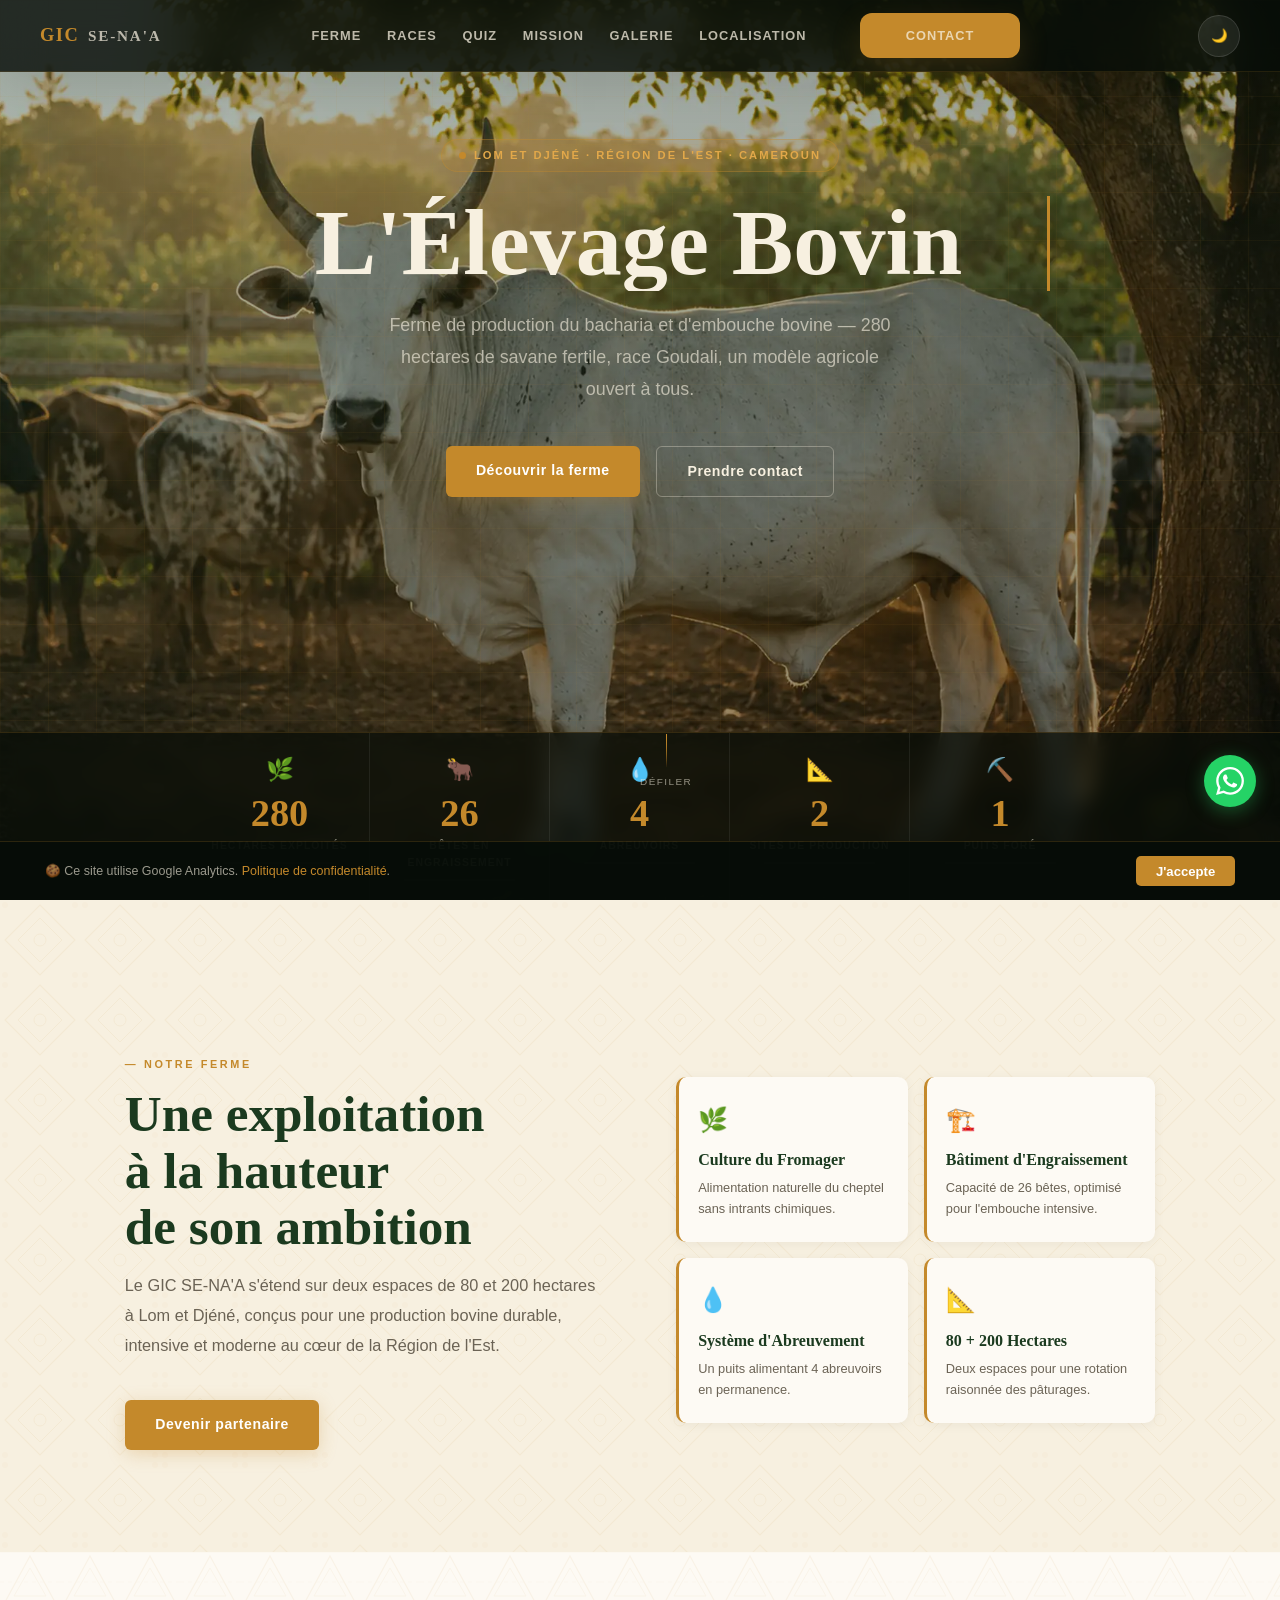
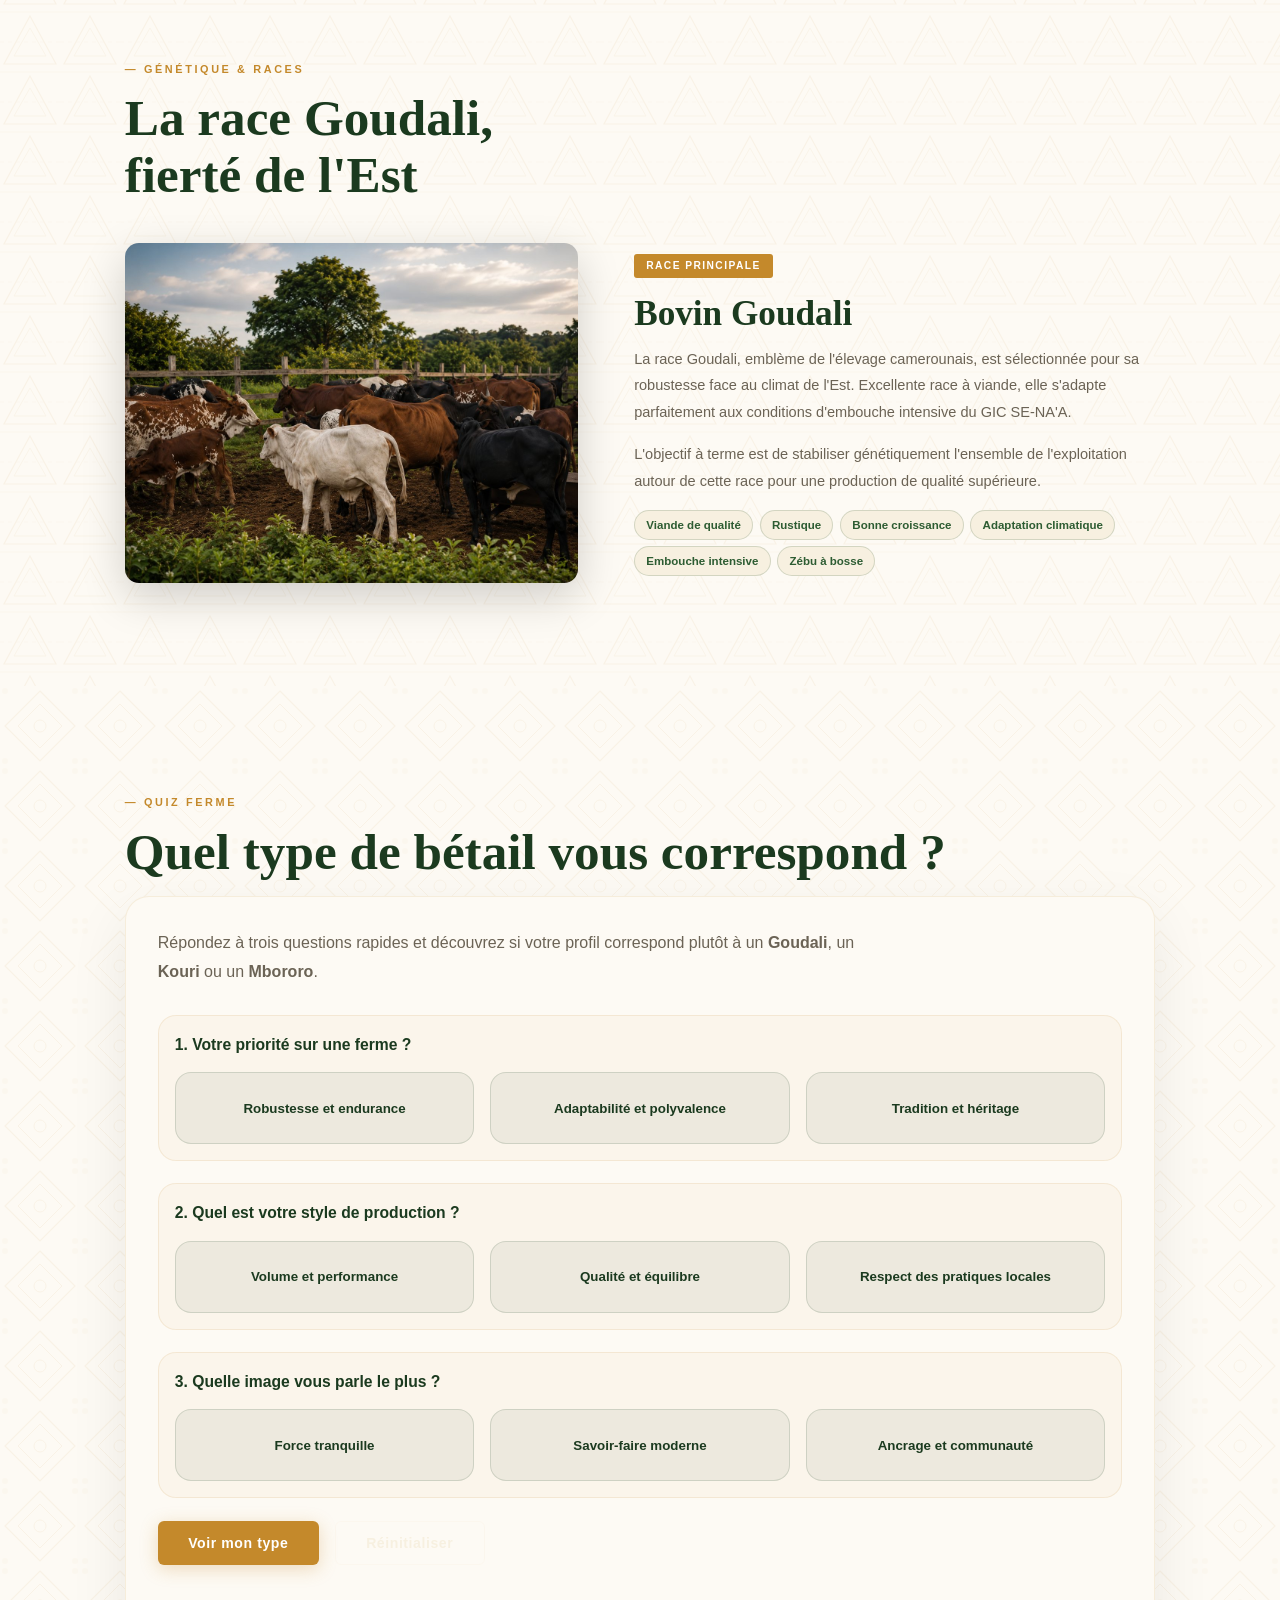
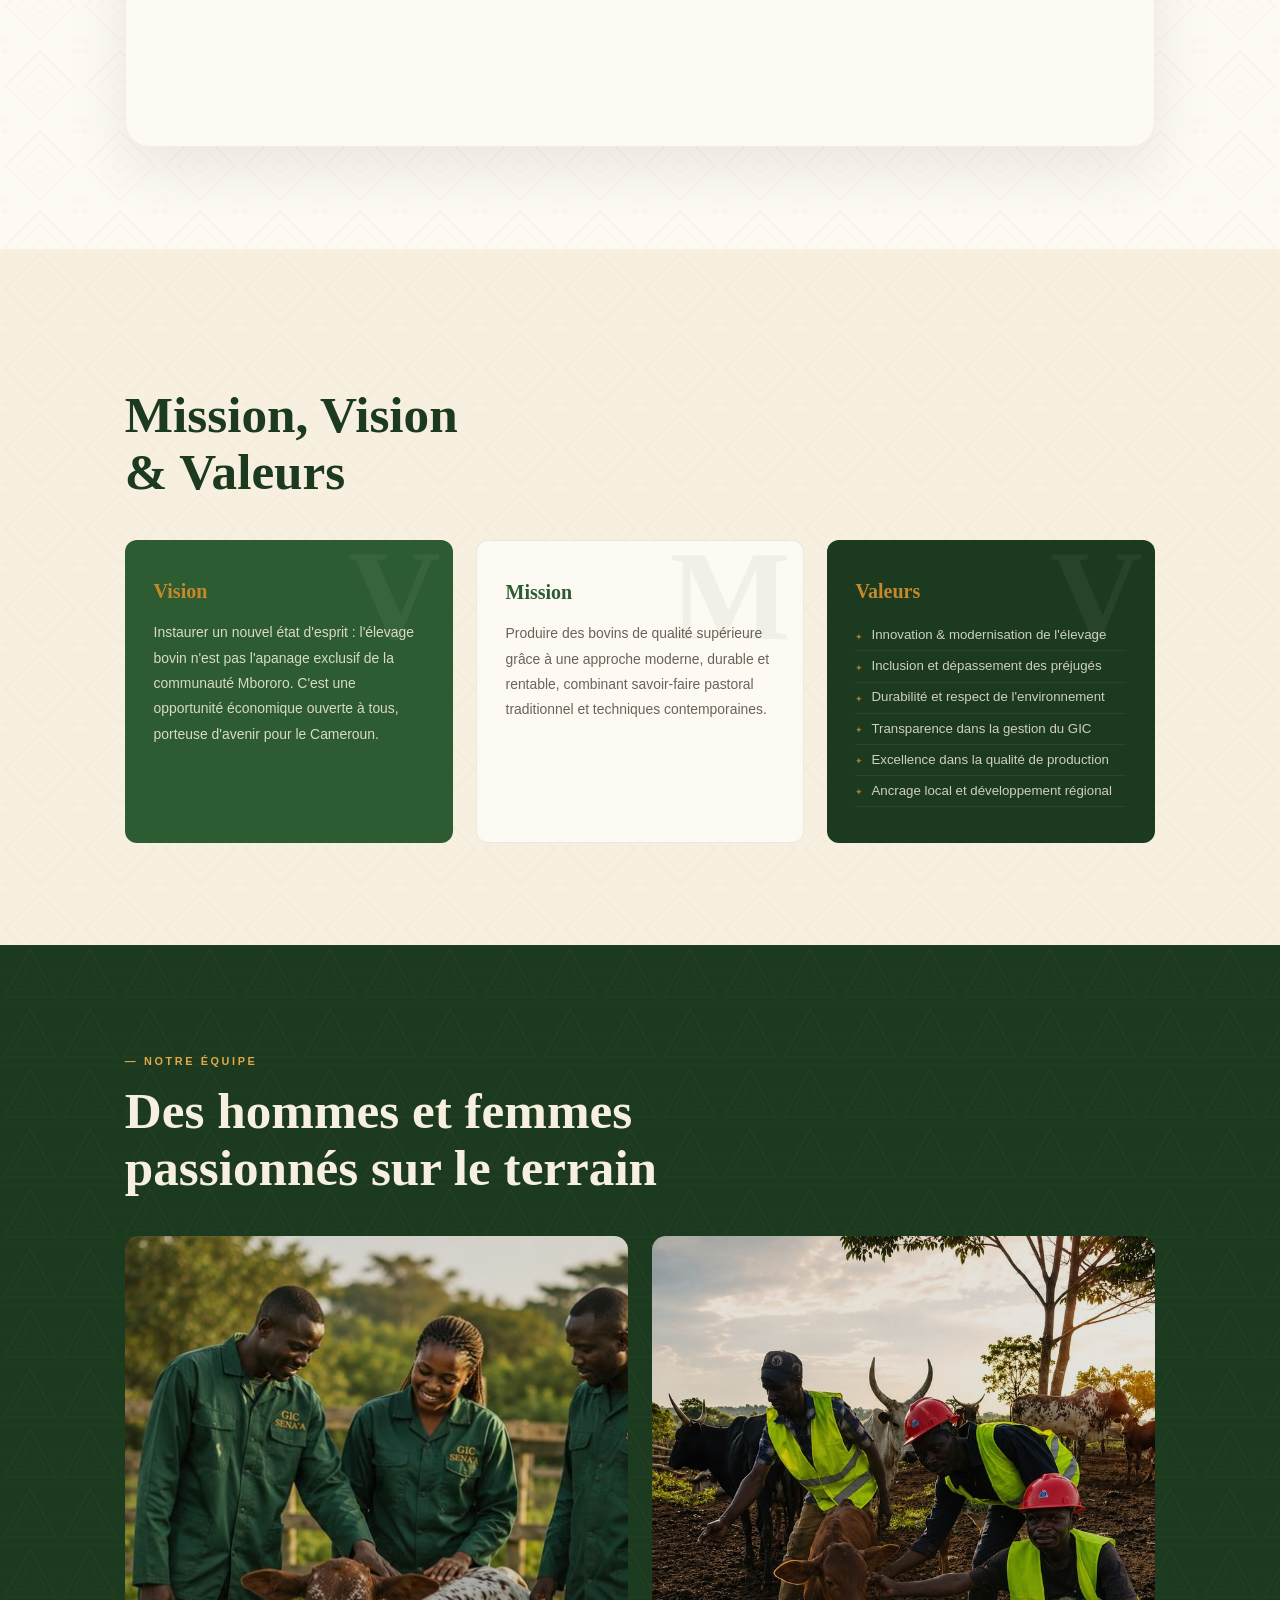
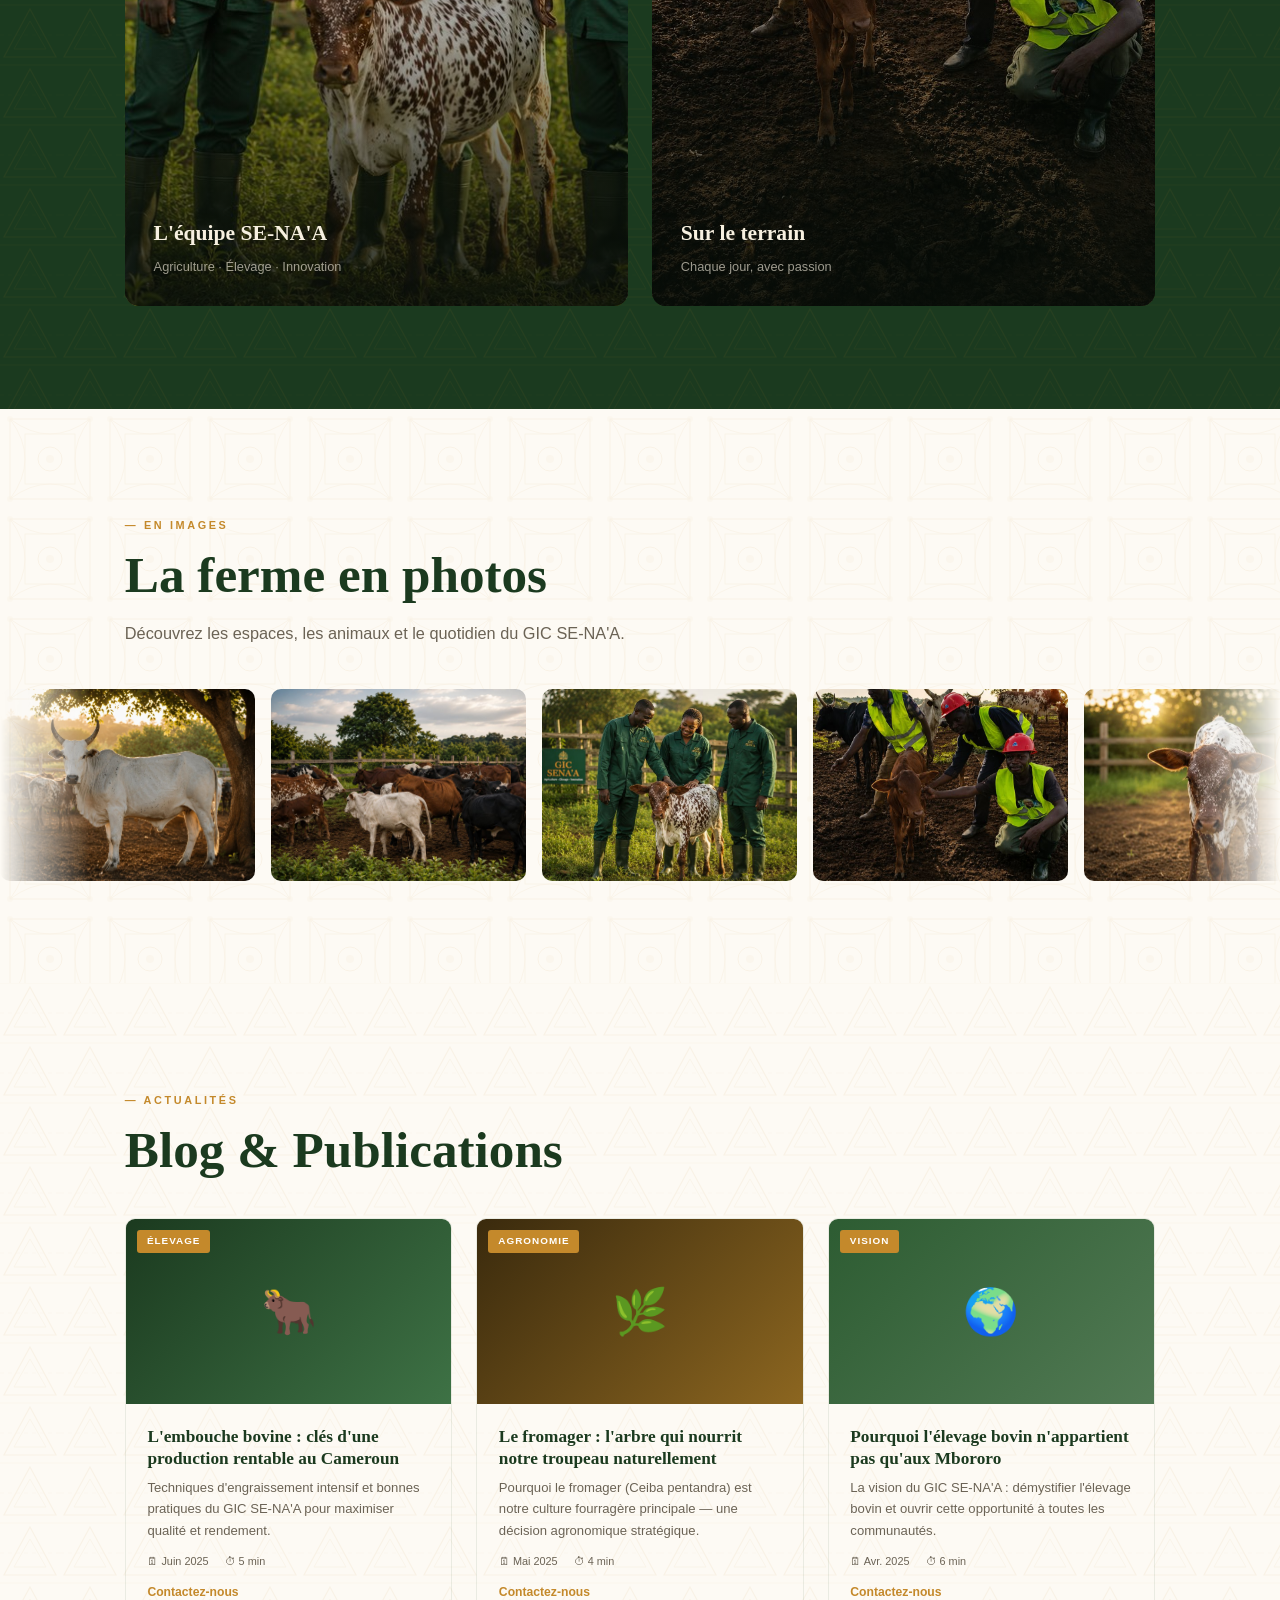
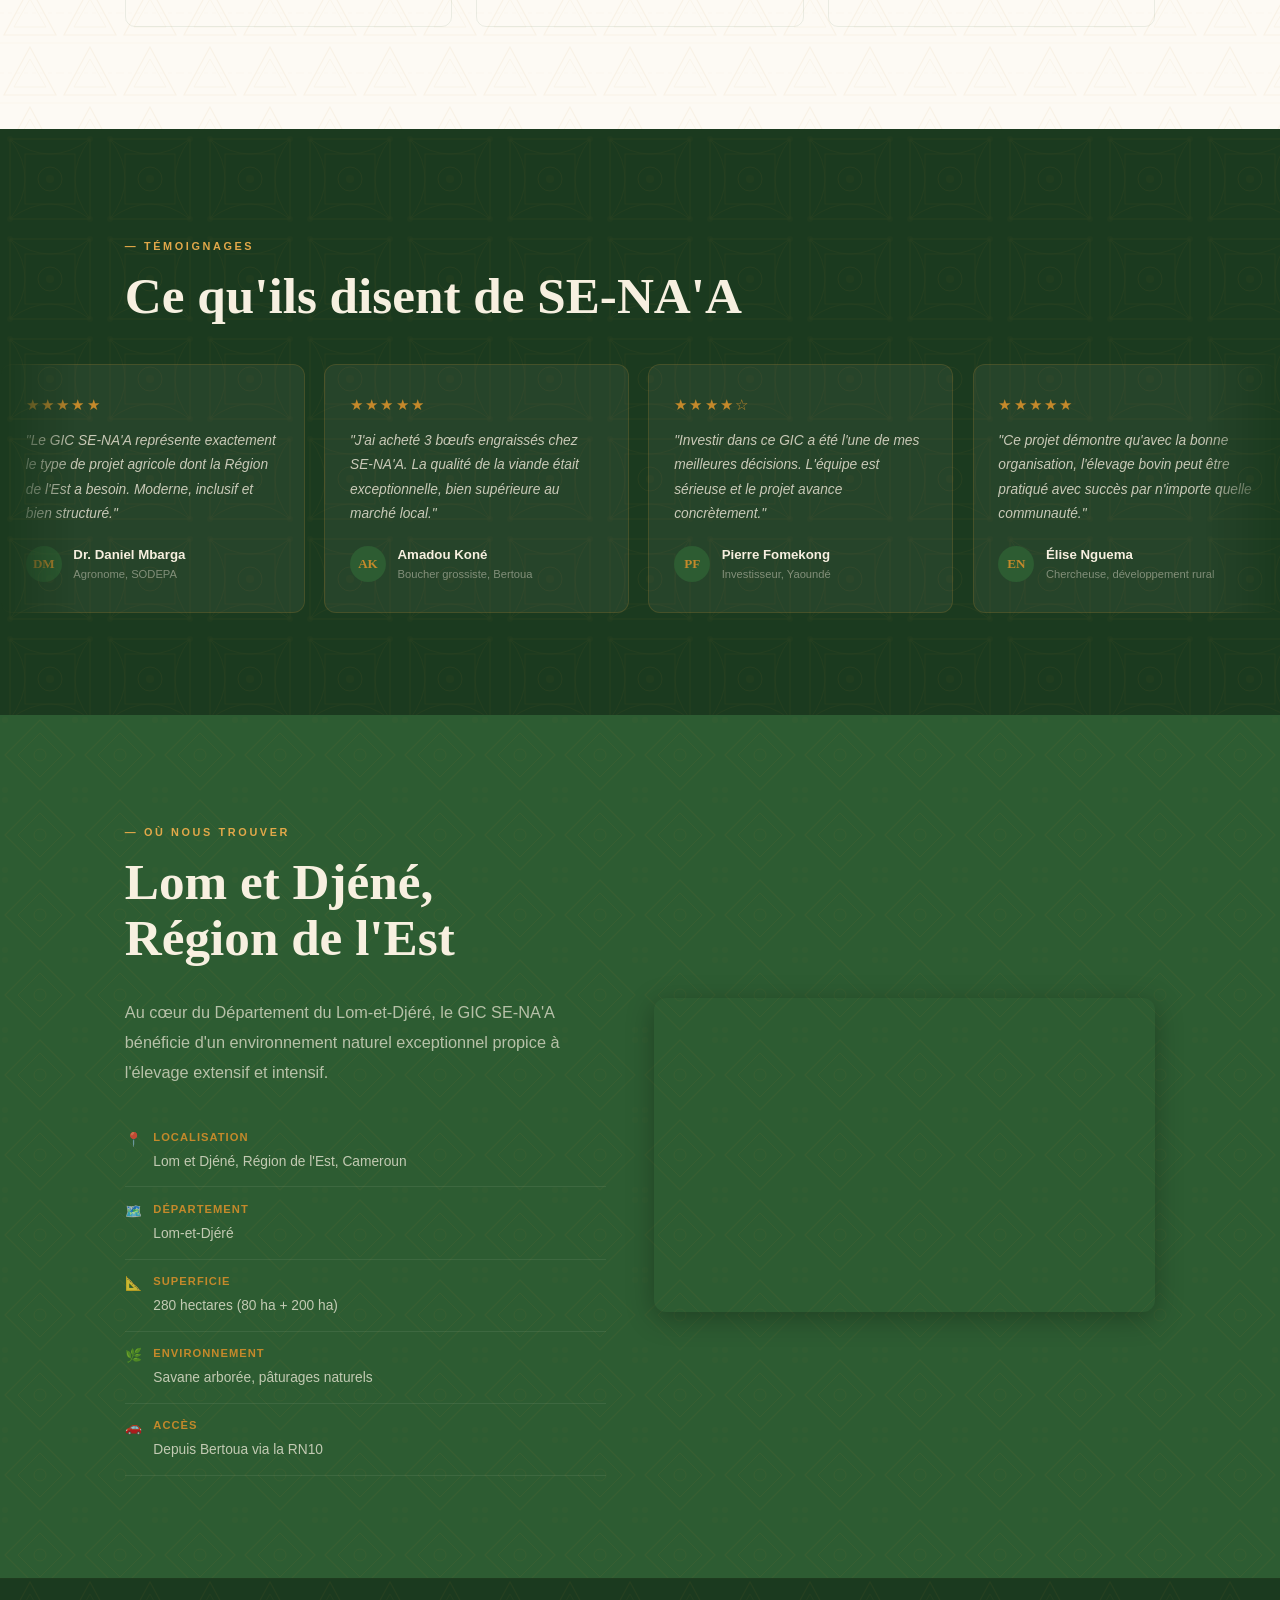
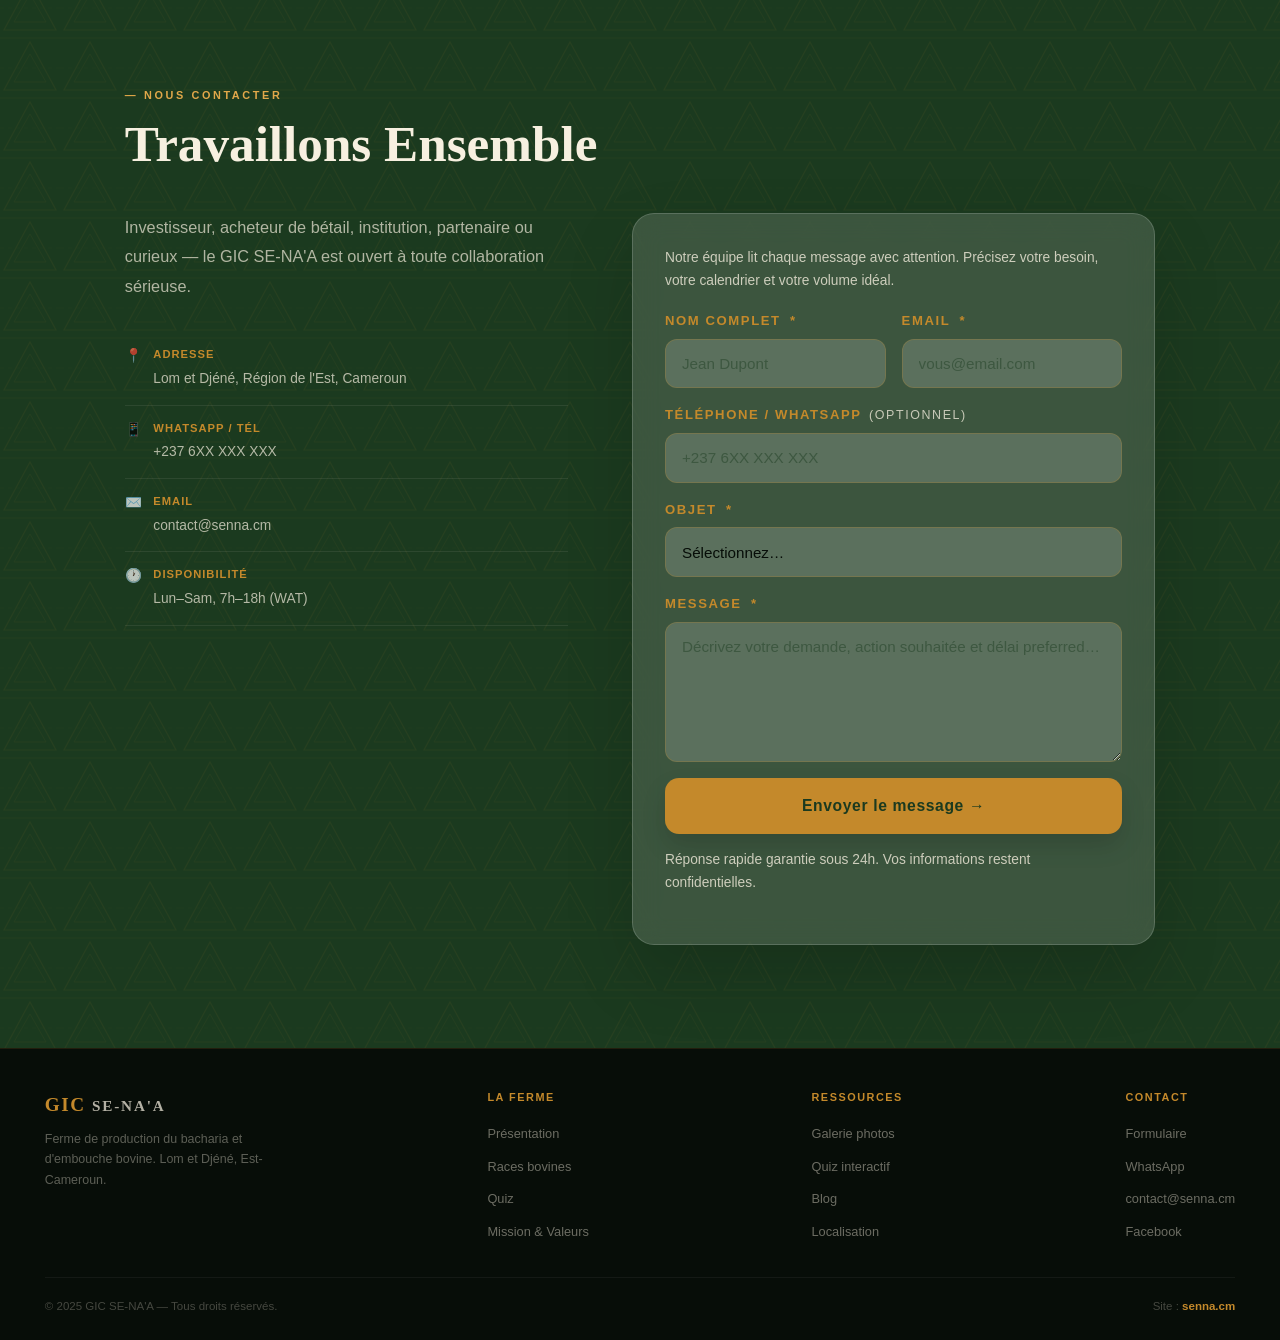
==== commit 9be7c827: "fix weight" ====
--- a/index.html
+++ b/index.html
@@ -67,16 +67,22 @@
   <div class="hc">
     <div class="hpill"><span class="hdot"></span>Lom et Djéné · Région de l'Est · Cameroun</div>
     <h1 class="ht">
-  <span class="tw-line" data-text="L'Élevage Bovin"></span>
+  <span class="tw-line" data-text="L'Élevage Bovin "></span>
   <span class="tw-line" data-text="Réinventé"></span>
   <em class="tw-line tw-gold" data-text="à l'Est du Cameroun"></em>
 </h1>
     <p class="hs">Ferme de production du bacharia et d'embouche bovine — 280 hectares de savane fertile, race Goudali, un modèle agricole ouvert à tous.</p>
+
    <div class="hbtns">
   <a href="#pres" class="btn btn-g slide-up delay-1">Découvrir la ferme</a>
 
   <a href="#ct" class="btn btn-o slide-up delay-3">Prendre contact</a>
+  
+      
+   
+
 </div>
+ <div class="hs"></div>
   </div>
   <div class="hstats">
   <div class="hstat">
@@ -110,8 +116,25 @@
     <div class="sc-bar"><div class="sc-fill w-20"></div></div>
   </div>
 </div>
+ <div class="scue"><div class="sline"></div><span>Défiler</span></div>
+
+ <div class="hbg"></div>
+  <div class="hov"></div>
+  <div class="hgrid"></div>
+  <div class="hc">
+ 
+  
+
+
+
+</div>
   <div class="scue"><div class="sline"></div><span>Défiler</span></div>
-</section>
+
+
+
+
+</section>
+
 
 <!-- ══ PRÉSENTATION ══════════════════════════════════════ -->
 <section id="pres" class="sec motif-bamileke">
--- a/styles.css
+++ b/styles.css
@@ -312,20 +312,79 @@
 
 
 /* ══ HERO ════════════════════════════════════════════════ */
-#hero{min-height:100vh;position:relative;display:flex;align-items:center;justify-content:center;text-align:center;overflow:hidden;padding:80px clamp(1.25rem,5vw,2.8rem) 80px}
+#hero{
+  min-height:100vh;
+  position:relative;
+  display:flex;
+  flex-direction:column;
+  align-items:center;
+  justify-content:center;
+  text-align:center;
+  overflow:hidden;
+  padding:80px clamp(1.25rem,5vw,2.8rem) 160px;
+}
 .hbg{position:absolute;inset:0;background:url('images/vache-hero.webp') center/cover no-repeat;transform:scale(1.06);animation:kb 14s ease-in-out infinite alternate;filter:brightness(1)}
 @keyframes kb{from{transform:scale(1.06)}to{transform:scale(1.14)}}
 .hov{position:absolute;inset:0;background:linear-gradient(155deg,rgba(27,58,31,.35) 0%,rgba(7,13,8,.45) 100%)}
 /* Animated grid overlay */
 .hgrid{position:absolute;inset:0;background-image:linear-gradient(rgba(196,137,43,.05) 1px,transparent 1px),linear-gradient(90deg,rgba(196,137,43,.05) 1px,transparent 1px);background-size:48px 48px;animation:gm 20s linear infinite}
 @keyframes gm{to{background-position:48px 48px}}
-.hc{position:relative;z-index:2;max-width:820px}
-.hpill{display:inline-flex;align-items:center;gap:.5rem;background:rgba(196,137,43,.14);border:1px solid rgba(196,137,43,.35);color:var(--glt);font-size:.7rem;font-weight:700;letter-spacing:.18em;text-transform:uppercase;padding:.38rem 1.05rem;border-radius:20px;margin-bottom:1.5rem;opacity:0;animation:fu .6s .15s forwards}
+.hc{
+  position:relative;
+  z-index:2;
+  max-width:820px;
+  width:100%;
+  padding-bottom:2rem;
+}
+.hpill{
+  display:inline-flex;
+  align-items:center;
+  gap:.5rem;
+  background:rgba(196,137,43,.14);
+  border:1px solid rgba(196,137,43,.35);
+  color:var(--glt);
+  font-size:.7rem;
+  font-weight:700;
+  letter-spacing:.18em;
+  text-transform:uppercase;
+  padding:.38rem 1.05rem;
+  border-radius:20px;
+  margin-bottom:1.5rem;
+  opacity:0;
+  animation:fu .6s .15s forwards;
+}
+
+
+
+
 .hdot{width:7px;height:7px;border-radius:50%;background:var(--gold);animation:bl 1.6s infinite}
 @keyframes bl{0%,100%{opacity:1}50%{opacity:.2}}
-.ht{font-family:'Fraunces',serif;font-size:clamp(2.8rem,7.2vw,5.8rem);font-weight:700;line-height:1.04;color:var(--cr);margin-bottom:1.1rem;opacity:0;animation:fu .7s .3s forwards}
+.ht{
+  font-family:'Fraunces',serif;
+  font-size:clamp(2.8rem,7.2vw,5.8rem);
+  font-weight:700;
+  line-height:1.04;
+  color:var(--cr);
+  margin-bottom:1.1rem;
+  opacity:0;
+  animation:fu .7s .3s forwards;
+}
 .ht em{color:var(--gold);font-style:italic;display:block}
-.hs{font-size:clamp(.95rem,1.8vw,1.12rem);font-weight:300;color:rgba(247,240,224,.62);max-width:520px;margin:0 auto 2.5rem;line-height:1.8;opacity:0;animation:fu .7s .46s forwards}
+.hs{
+  font-size:clamp(.95rem,1.8vw,1.12rem);
+  font-weight:300;
+  color:rgba(247,240,224,.62);
+  max-width:520px;
+  margin:0 auto 2.5rem;
+  line-height:1.8;
+  opacity:0;
+  animation:fu .7s .46s forwards;
+  min-height:80px; /* ← ajouter cette ligne */
+
+
+
+
+}
 .hbtns{display:flex;flex-wrap:wrap;gap:1rem;justify-content:center;opacity:0;animation:fu .7s .6s forwards}
 /* Stats inline hero bottom */
 .hstats{position:absolute;bottom:0;left:0;right:0;z-index:2;background:rgba(7,13,8,.72);backdrop-filter:blur(10px);border-top:1px solid rgba(196,137,43,.2);display:flex;flex-wrap:wrap;justify-content:center;opacity:0;animation:fu .7s .8s forwards}
@@ -646,6 +705,9 @@
   transform: translateY(40px);
   animation: slideUp .6s ease forwards;
 }
+.delay-1 { animation-delay: .1s; }
+.delay-2 { animation-delay: .3s; }
+.delay-3 { animation-delay: .5s; }
 @keyframes slideUp {
   to { opacity: 1; transform: translateY(0); }
 }
--- a/styles.css
+++ b/styles.css
@@ -312,20 +312,79 @@
 
 
 /* ══ HERO ════════════════════════════════════════════════ */
-#hero{min-height:100vh;position:relative;display:flex;align-items:center;justify-content:center;text-align:center;overflow:hidden;padding:80px clamp(1.25rem,5vw,2.8rem) 80px}
+#hero{
+  min-height:100vh;
+  position:relative;
+  display:flex;
+  flex-direction:column;
+  align-items:center;
+  justify-content:center;
+  text-align:center;
+  overflow:hidden;
+  padding:80px clamp(1.25rem,5vw,2.8rem) 160px;
+}
 .hbg{position:absolute;inset:0;background:url('images/vache-hero.webp') center/cover no-repeat;transform:scale(1.06);animation:kb 14s ease-in-out infinite alternate;filter:brightness(1)}
 @keyframes kb{from{transform:scale(1.06)}to{transform:scale(1.14)}}
 .hov{position:absolute;inset:0;background:linear-gradient(155deg,rgba(27,58,31,.35) 0%,rgba(7,13,8,.45) 100%)}
 /* Animated grid overlay */
 .hgrid{position:absolute;inset:0;background-image:linear-gradient(rgba(196,137,43,.05) 1px,transparent 1px),linear-gradient(90deg,rgba(196,137,43,.05) 1px,transparent 1px);background-size:48px 48px;animation:gm 20s linear infinite}
 @keyframes gm{to{background-position:48px 48px}}
-.hc{position:relative;z-index:2;max-width:820px}
-.hpill{display:inline-flex;align-items:center;gap:.5rem;background:rgba(196,137,43,.14);border:1px solid rgba(196,137,43,.35);color:var(--glt);font-size:.7rem;font-weight:700;letter-spacing:.18em;text-transform:uppercase;padding:.38rem 1.05rem;border-radius:20px;margin-bottom:1.5rem;opacity:0;animation:fu .6s .15s forwards}
+.hc{
+  position:relative;
+  z-index:2;
+  max-width:820px;
+  width:100%;
+  padding-bottom:2rem;
+}
+.hpill{
+  display:inline-flex;
+  align-items:center;
+  gap:.5rem;
+  background:rgba(196,137,43,.14);
+  border:1px solid rgba(196,137,43,.35);
+  color:var(--glt);
+  font-size:.7rem;
+  font-weight:700;
+  letter-spacing:.18em;
+  text-transform:uppercase;
+  padding:.38rem 1.05rem;
+  border-radius:20px;
+  margin-bottom:1.5rem;
+  opacity:0;
+  animation:fu .6s .15s forwards;
+}
+
+
+
+
 .hdot{width:7px;height:7px;border-radius:50%;background:var(--gold);animation:bl 1.6s infinite}
 @keyframes bl{0%,100%{opacity:1}50%{opacity:.2}}
-.ht{font-family:'Fraunces',serif;font-size:clamp(2.8rem,7.2vw,5.8rem);font-weight:700;line-height:1.04;color:var(--cr);margin-bottom:1.1rem;opacity:0;animation:fu .7s .3s forwards}
+.ht{
+  font-family:'Fraunces',serif;
+  font-size:clamp(2.8rem,7.2vw,5.8rem);
+  font-weight:700;
+  line-height:1.04;
+  color:var(--cr);
+  margin-bottom:1.1rem;
+  opacity:0;
+  animation:fu .7s .3s forwards;
+}
 .ht em{color:var(--gold);font-style:italic;display:block}
-.hs{font-size:clamp(.95rem,1.8vw,1.12rem);font-weight:300;color:rgba(247,240,224,.62);max-width:520px;margin:0 auto 2.5rem;line-height:1.8;opacity:0;animation:fu .7s .46s forwards}
+.hs{
+  font-size:clamp(.95rem,1.8vw,1.12rem);
+  font-weight:300;
+  color:rgba(247,240,224,.62);
+  max-width:520px;
+  margin:0 auto 2.5rem;
+  line-height:1.8;
+  opacity:0;
+  animation:fu .7s .46s forwards;
+  min-height:80px; /* ← ajouter cette ligne */
+
+
+
+
+}
 .hbtns{display:flex;flex-wrap:wrap;gap:1rem;justify-content:center;opacity:0;animation:fu .7s .6s forwards}
 /* Stats inline hero bottom */
 .hstats{position:absolute;bottom:0;left:0;right:0;z-index:2;background:rgba(7,13,8,.72);backdrop-filter:blur(10px);border-top:1px solid rgba(196,137,43,.2);display:flex;flex-wrap:wrap;justify-content:center;opacity:0;animation:fu .7s .8s forwards}
@@ -646,6 +705,9 @@
   transform: translateY(40px);
   animation: slideUp .6s ease forwards;
 }
+.delay-1 { animation-delay: .1s; }
+.delay-2 { animation-delay: .3s; }
+.delay-3 { animation-delay: .5s; }
 @keyframes slideUp {
   to { opacity: 1; transform: translateY(0); }
 }
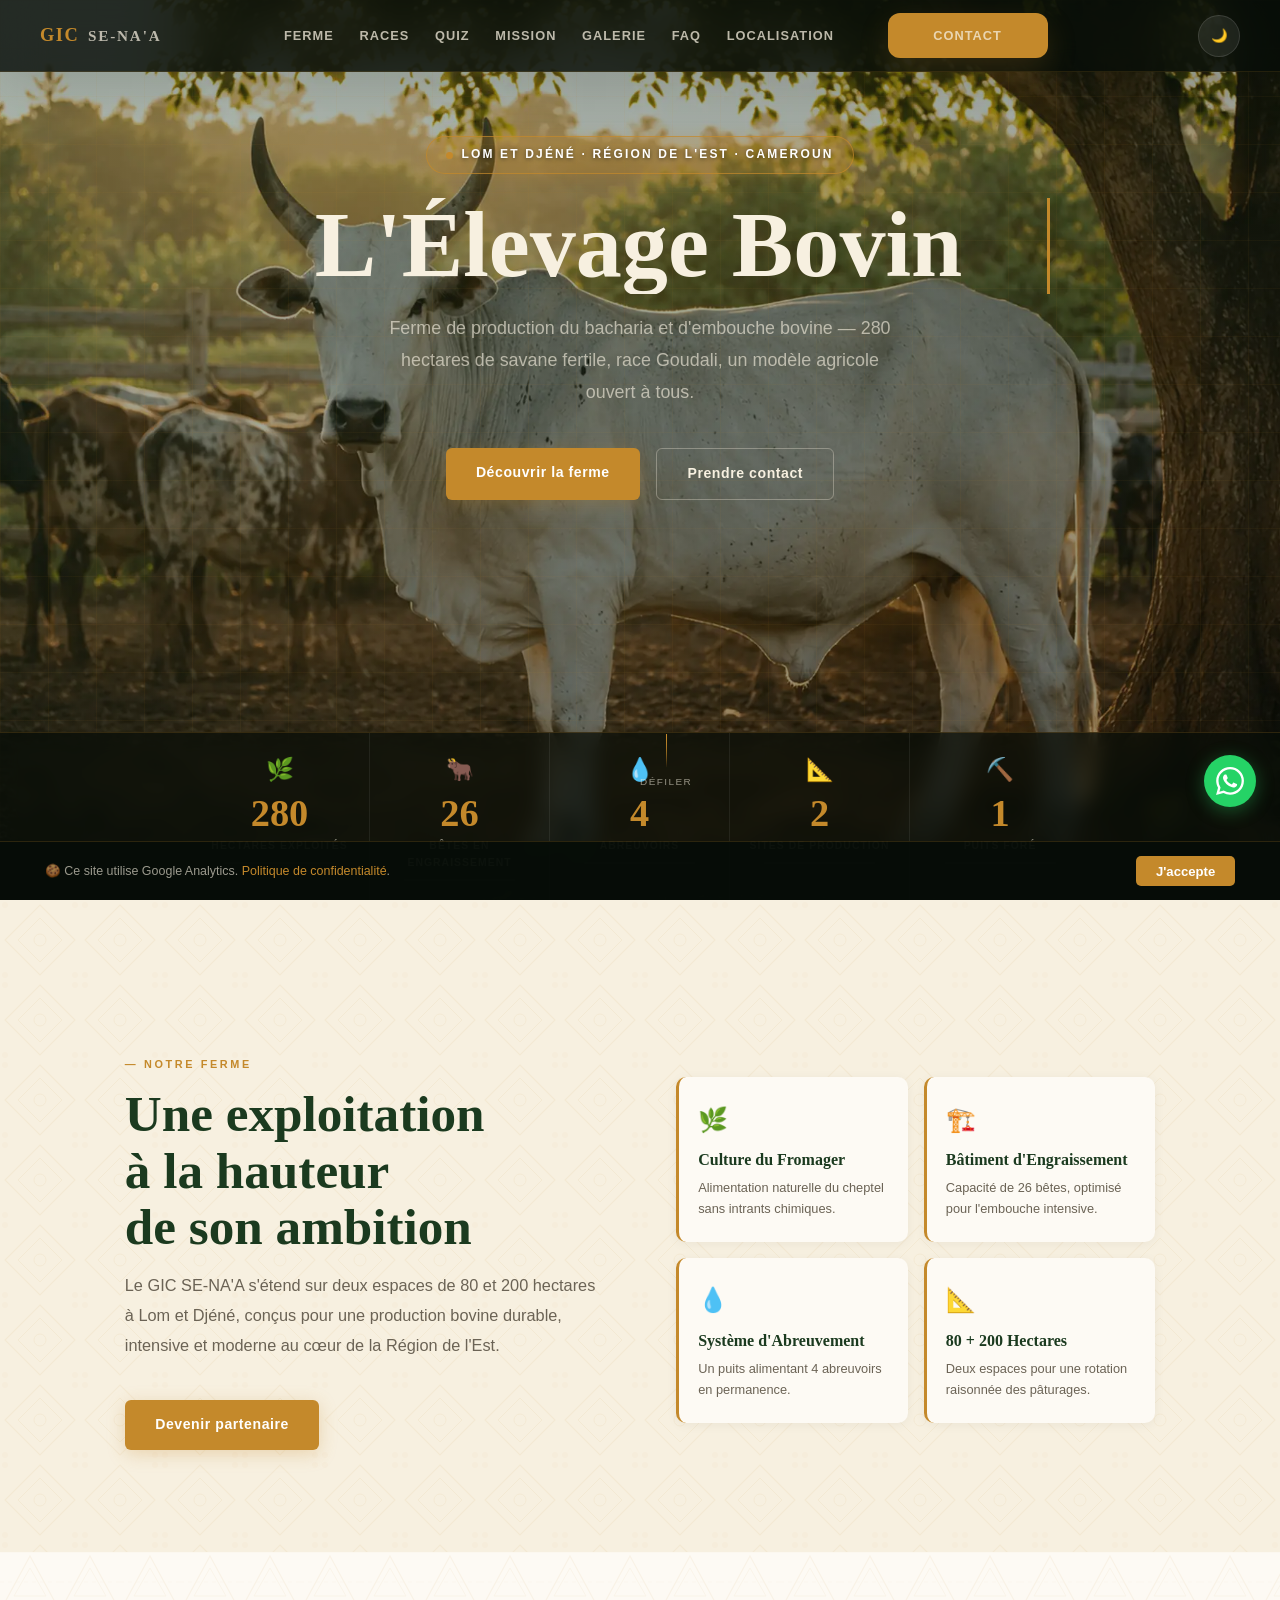
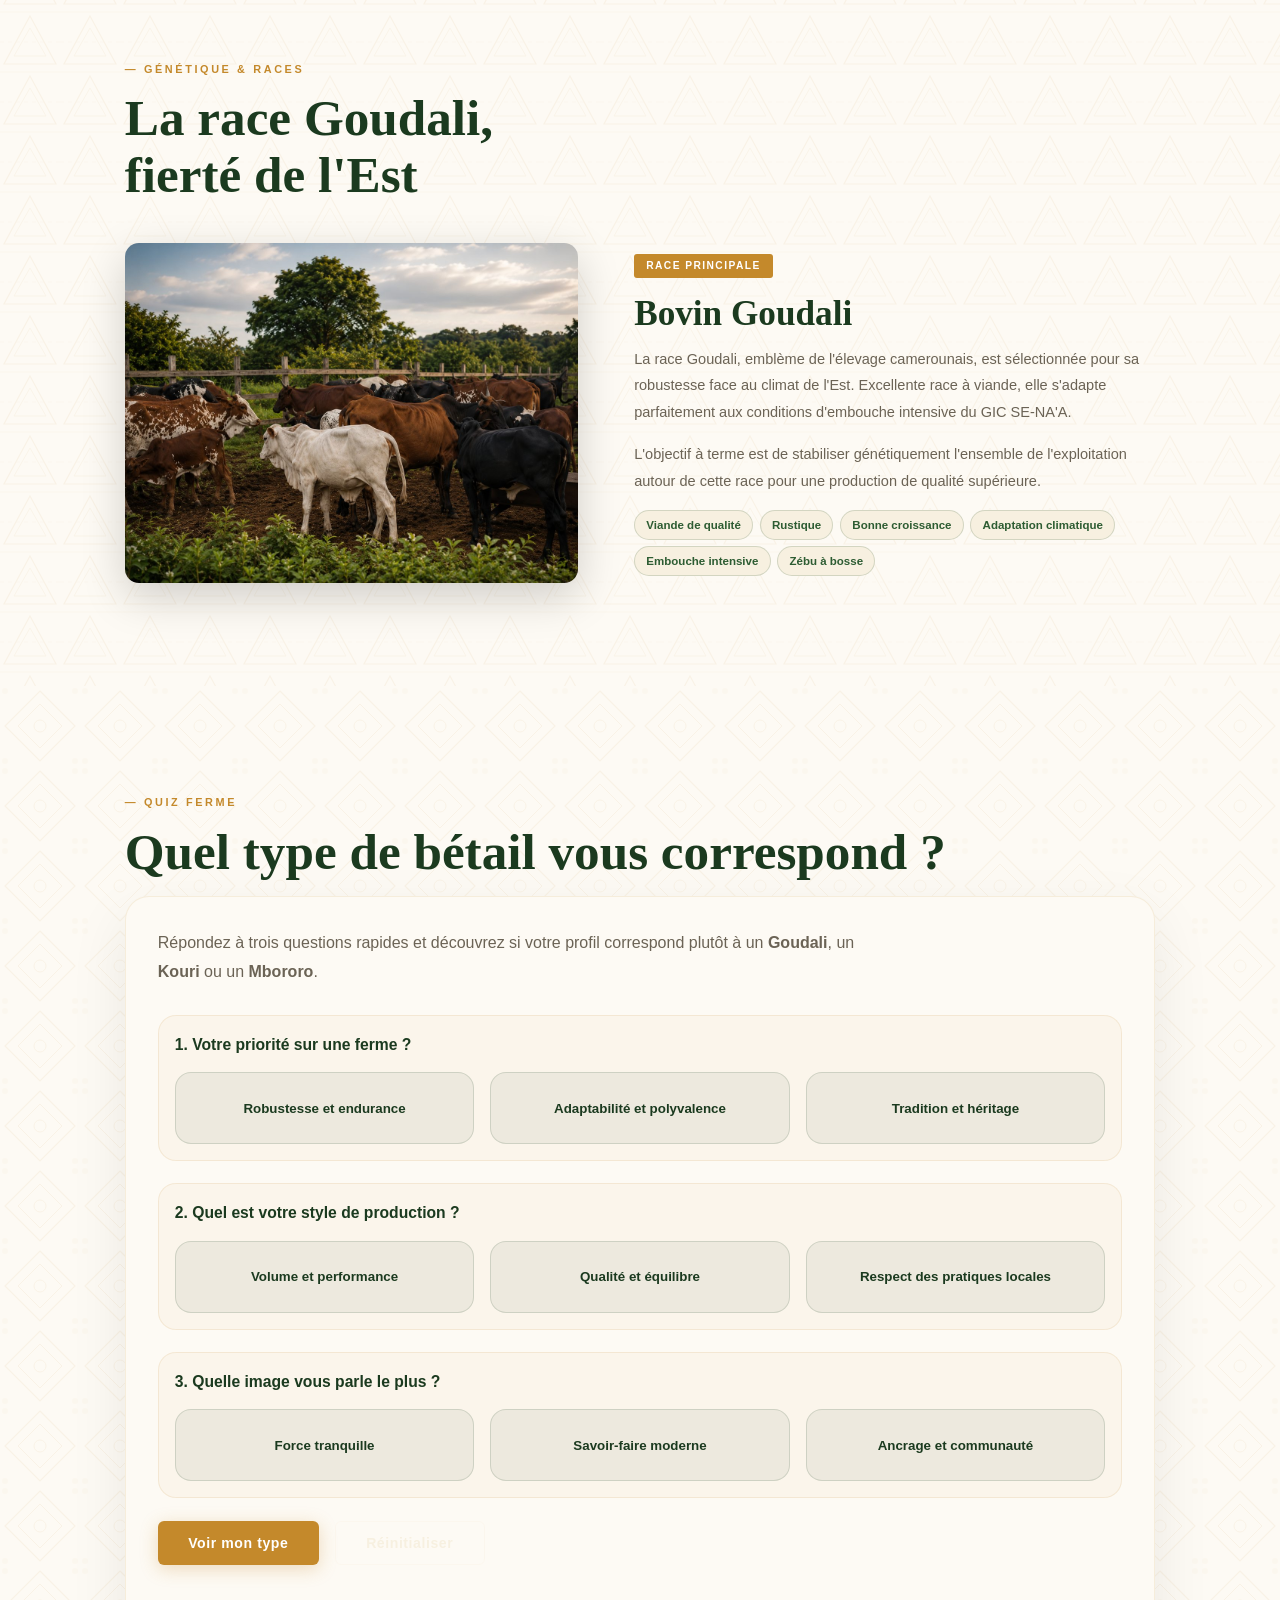
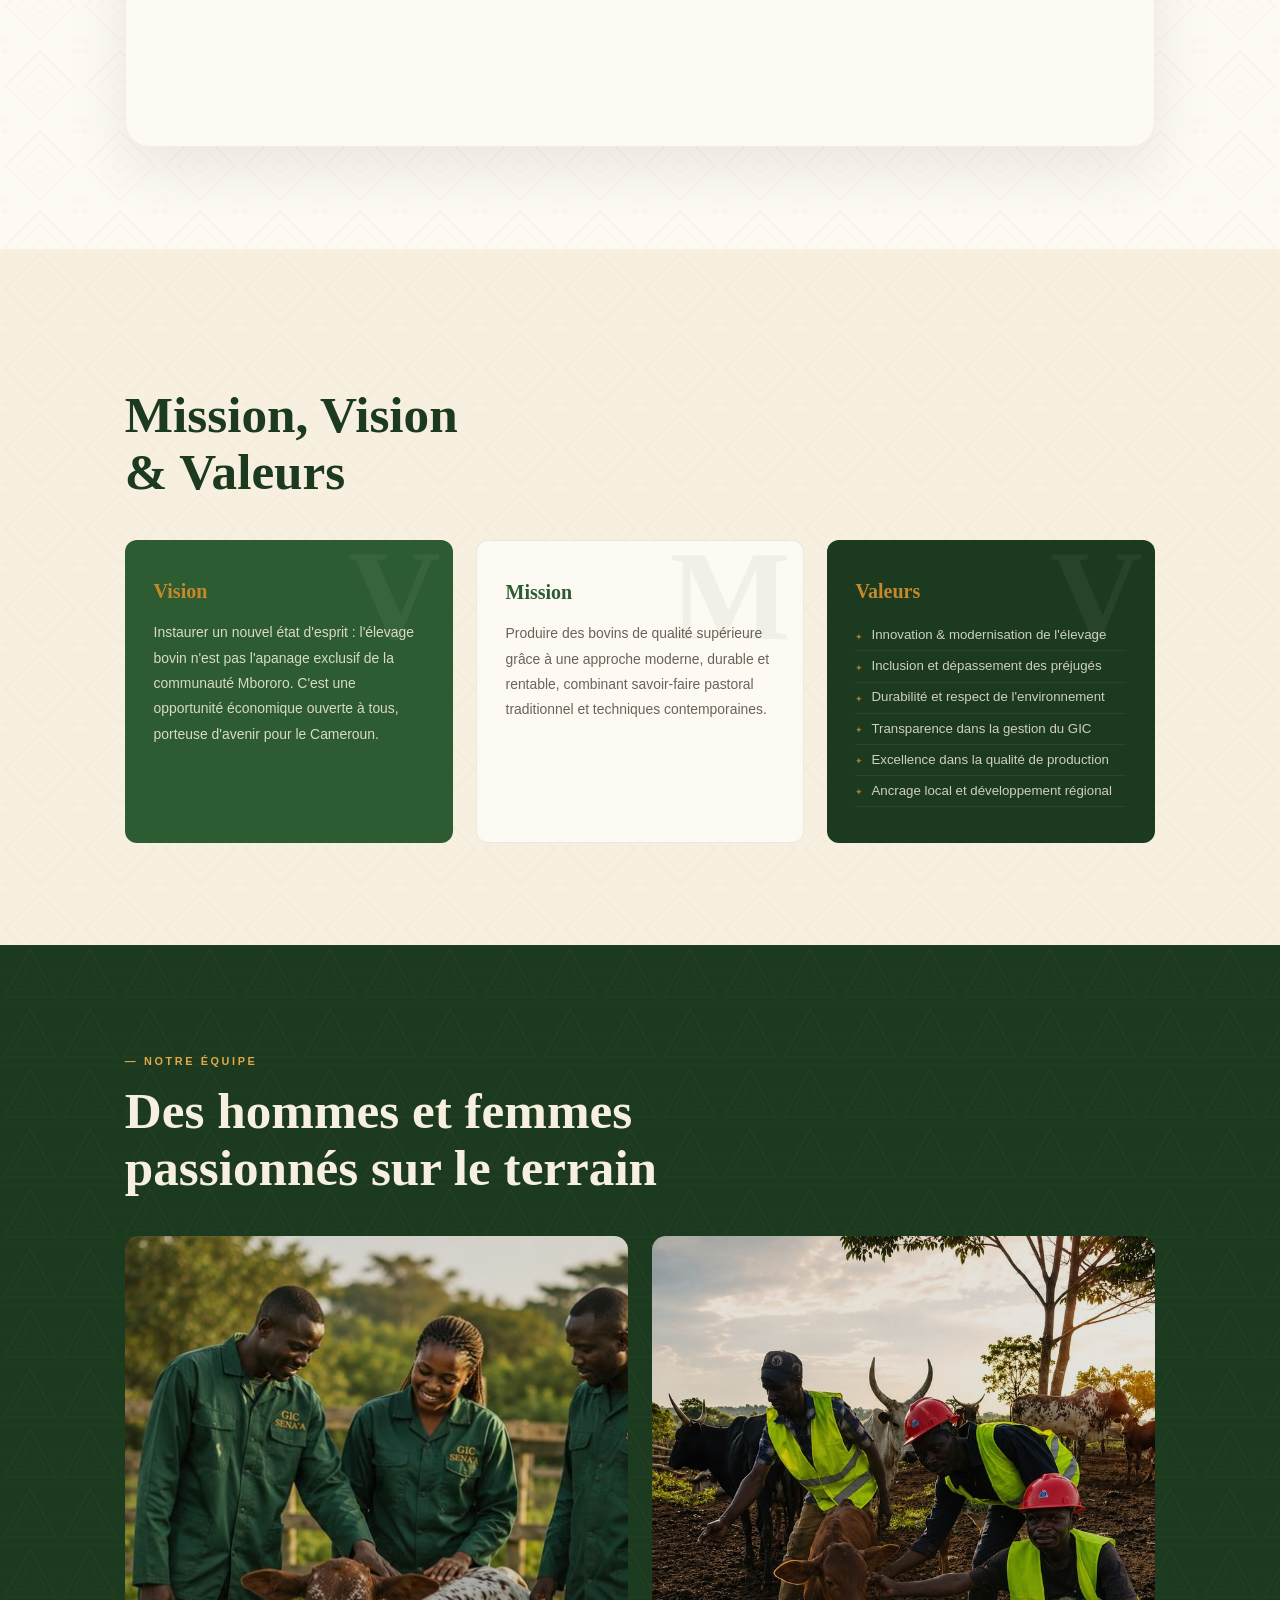
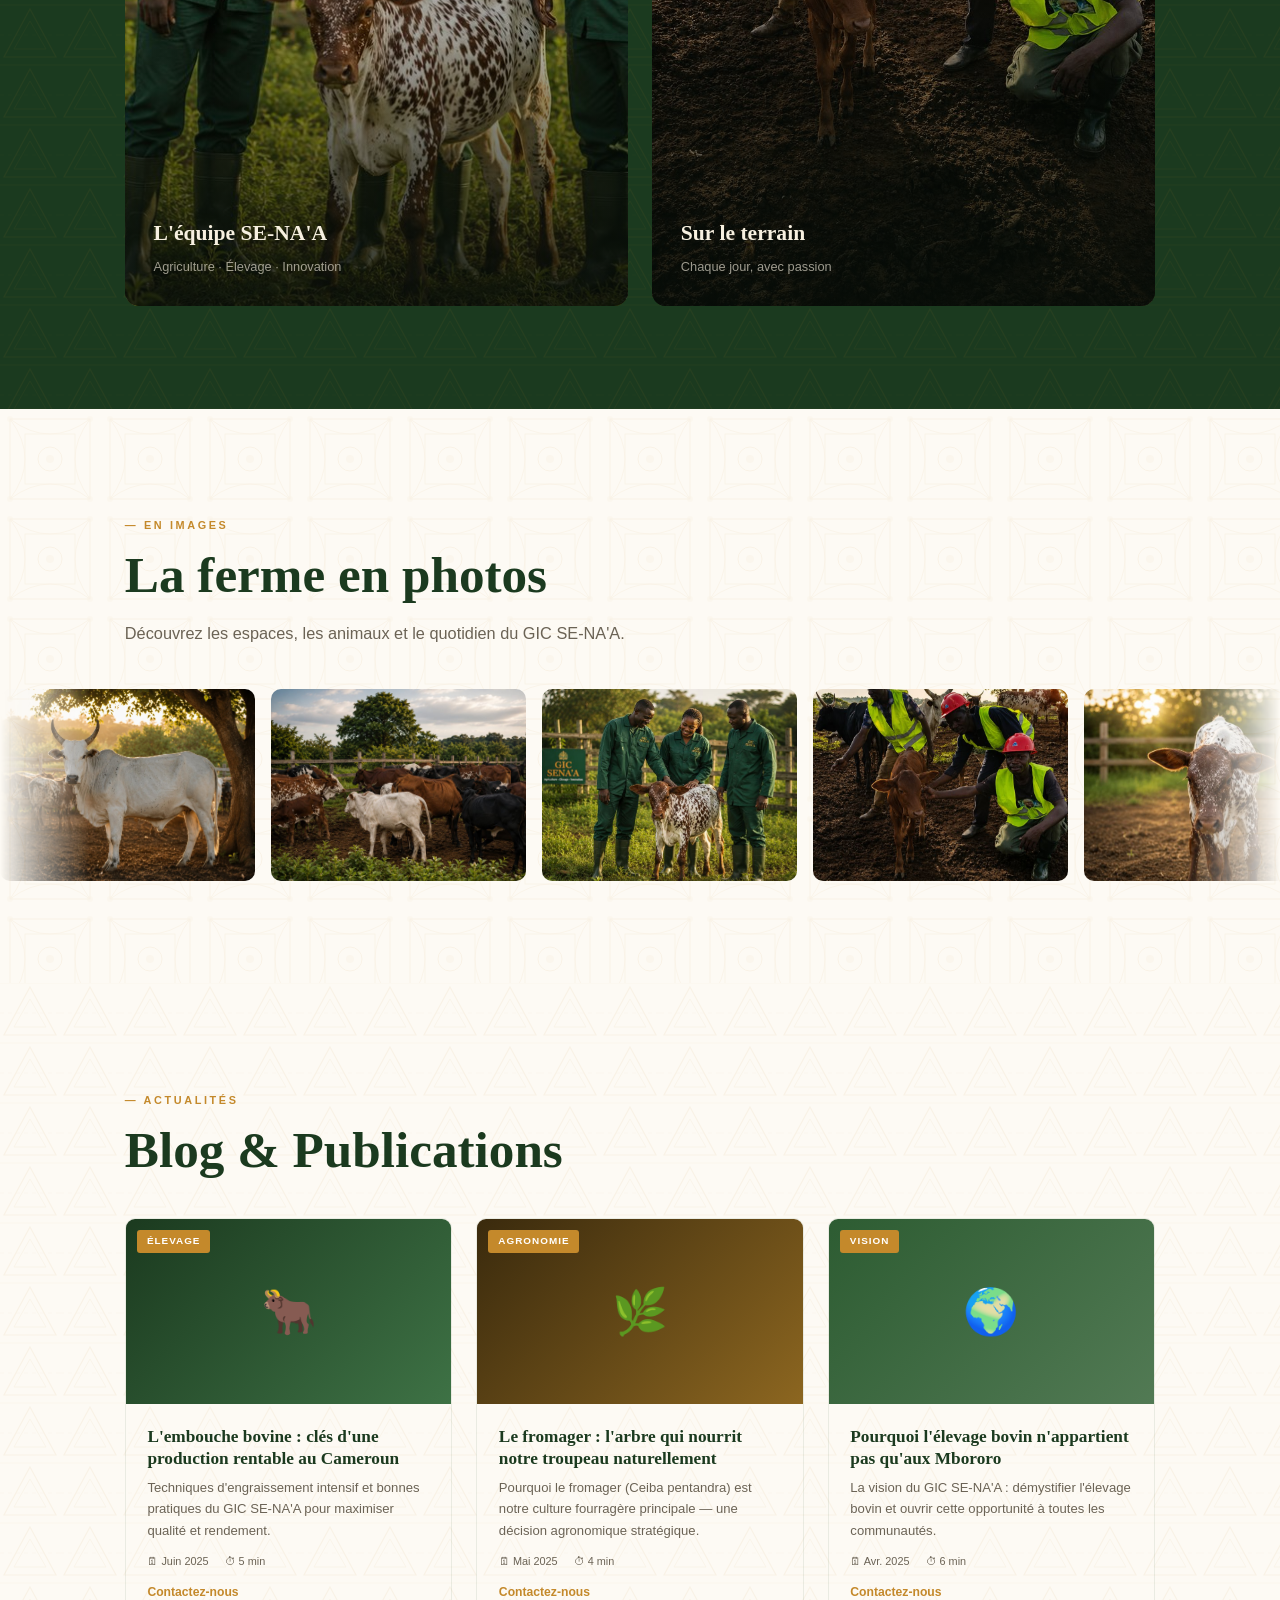
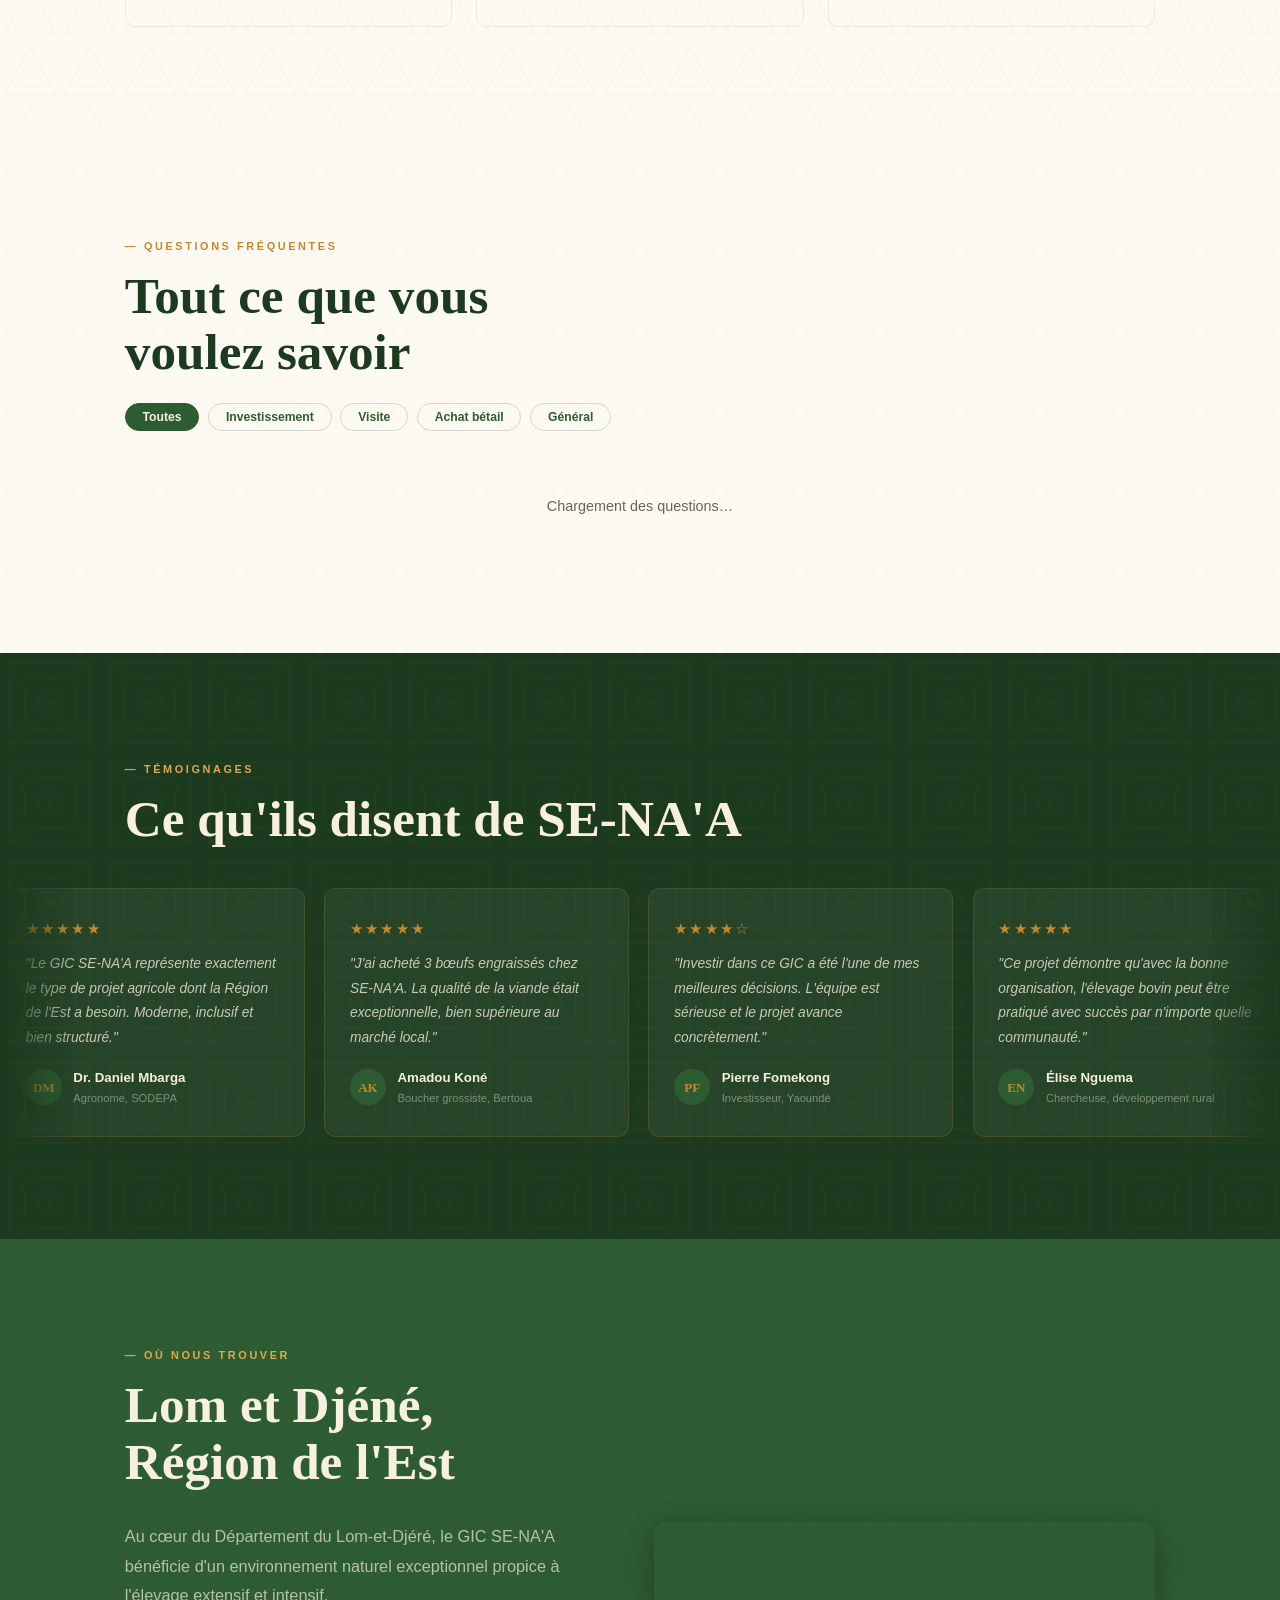
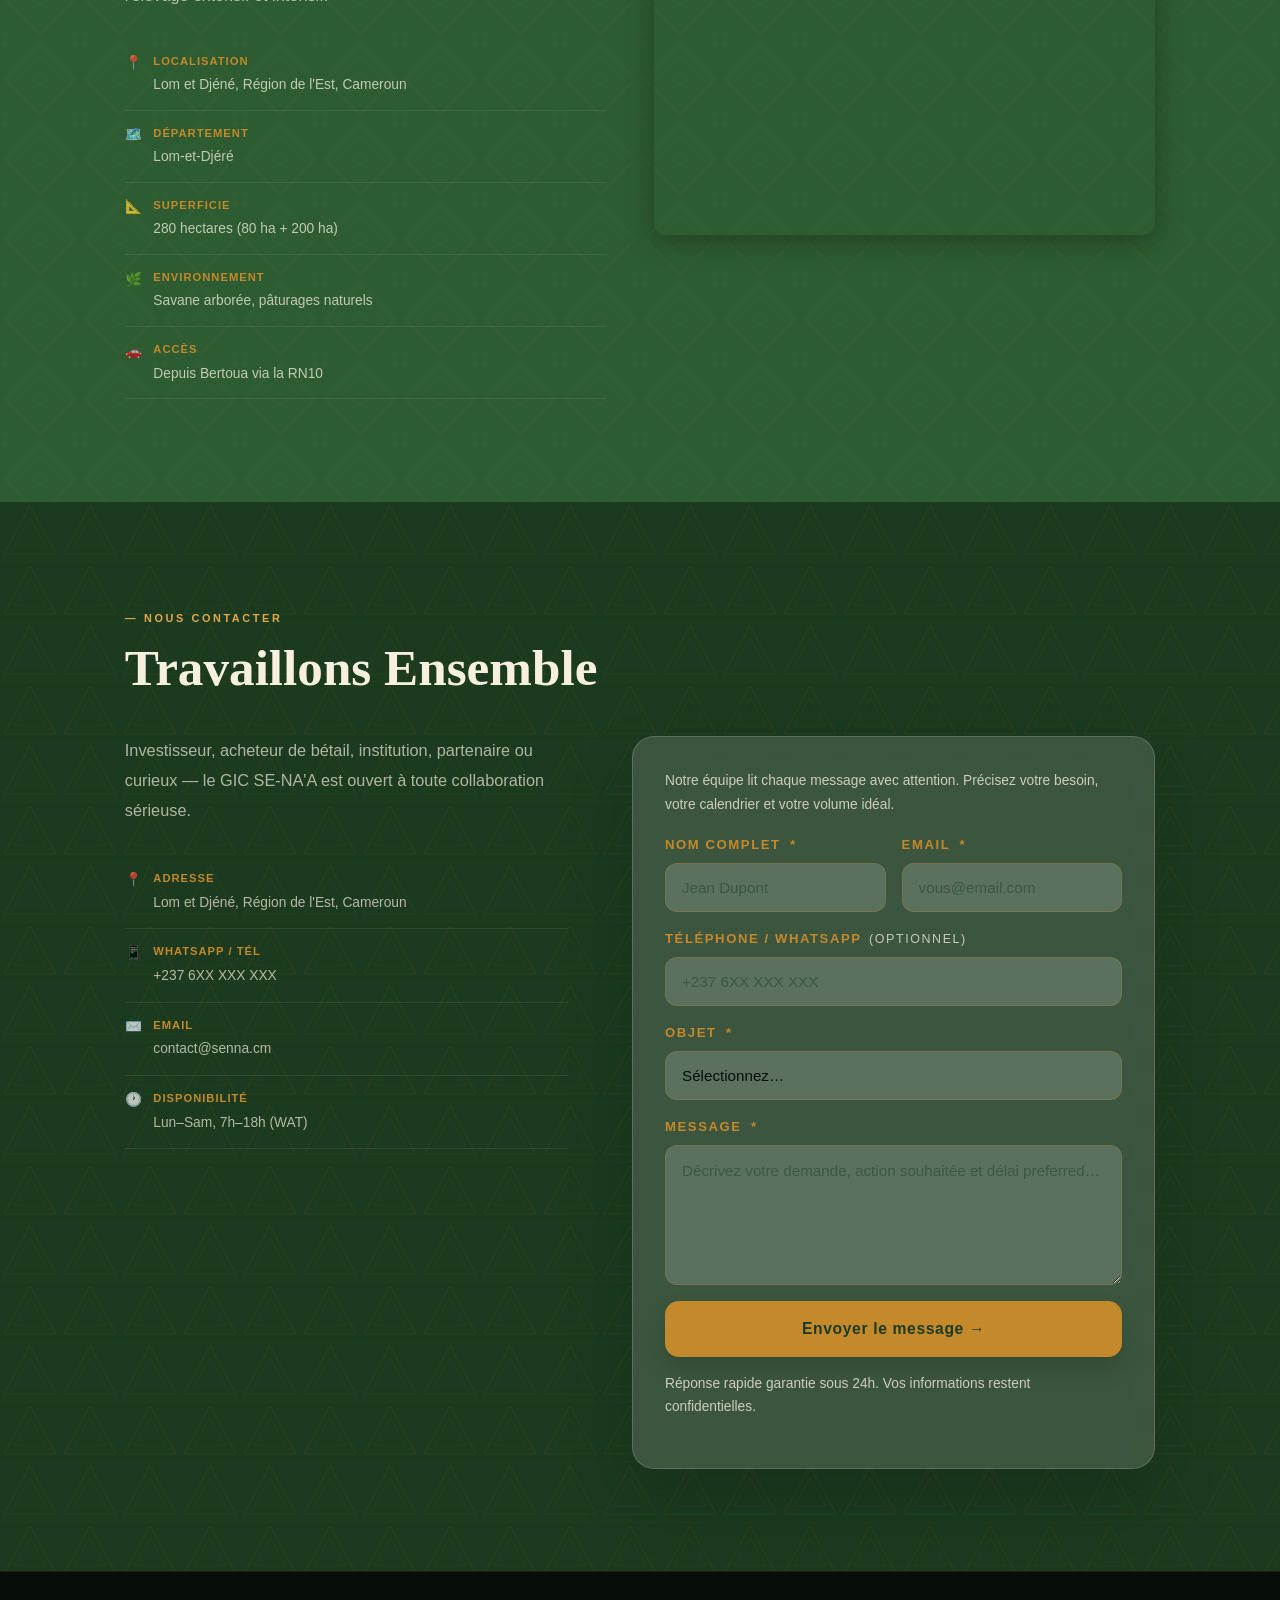
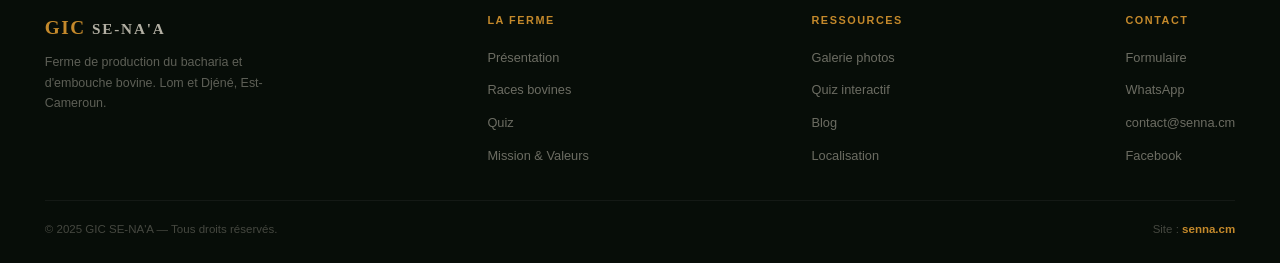
==== commit 17ee90a2: "fix  barre de progression" ====
--- a/index.html
+++ b/index.html
@@ -35,7 +35,19 @@
 
 </head>
 <body>
-
+<!-- Barre de progression -->
+<div id="progress-bar" style="
+  position:fixed;
+  top:0;left:0;
+  height:8px;
+  width:0%;
+  background:linear-gradient(to right,var(--gold),var(--glt),var(--gold));
+  z-index:999;
+  transition:width .1s ease;
+  background-size:200% 100%;
+  animation:progress-shine 2s linear infinite;
+  box-shadow:0 0 10px rgba(196,137,43,.8), 0 0 20px rgba(196,137,43,.4);
+"></div>
 <!-- ══ NAV ══════════════════════════════════════════════ -->
 <nav id="nav">
   <a href="#hero" class="logo">GIC <span>SE-NA'A</span></a>
@@ -46,6 +58,7 @@
     <li><a href="#quiz">Quiz</a></li>
     <li><a href="#miss">Mission</a></li>
     <li><a href="#gal">Galerie</a></li>
+<li><a href="#faq">FAQ</a></li>
     <li><a href="#loc">Localisation</a></li>
     <li><a href="#ct" class="ncta">Contact</a></li>
   </ul>
@@ -304,6 +317,27 @@
   </div>
 </section>
 
+<!-- FAQ -->
+<section id="faq" class="sec motif-bamileke">
+  <div class="w">
+    <span class="ey rv">Questions Fréquentes</span>
+    <h2 class="h2 rv d1">Tout ce que vous<br>voulez savoir</h2>
+    <div class="faq-filters rv d2">
+      <button class="faqbtn on" data-f="all">Toutes</button>
+      <button class="faqbtn" data-f="investissement">Investissement</button>
+      <button class="faqbtn" data-f="visite">Visite</button>
+      <button class="faqbtn" data-f="achat">Achat bétail</button>
+      <button class="faqbtn" data-f="general">Général</button>
+    </div>
+    <div class="faq-grid" id="faq-grid">
+      <!-- Chargé depuis Google Sheets -->
+      <div class="faq-loading">Chargement des questions…</div>
+    </div>
+  </div>
+</section>
+
+
+
 <!-- ══ FEEDBACK ═════════════════════════════════════════════ -->
 <section id="fb" class="sec motif-bamoun">
   <div class="w">
--- a/styles.css
+++ b/styles.css
@@ -340,18 +340,20 @@
   display:inline-flex;
   align-items:center;
   gap:.5rem;
-  background:rgba(196,137,43,.14);
-  border:1px solid rgba(196,137,43,.35);
-  color:var(--glt);
-  font-size:.7rem;
+  background:rgba(196,137,43,.25);
+  border:1.5px solid rgba(196,137,43,.7);
+  color:#fff;
+  font-size:.75rem;
   font-weight:700;
   letter-spacing:.18em;
   text-transform:uppercase;
-  padding:.38rem 1.05rem;
+  padding:.5rem 1.2rem;
   border-radius:20px;
   margin-bottom:1.5rem;
   opacity:0;
   animation:fu .6s .15s forwards;
+  text-shadow:0 1px 4px rgba(0,0,0,.5);
+  box-shadow:0 2px 16px rgba(196,137,43,.25);
 }
 
 
@@ -888,3 +890,103 @@
     transition:transform .2s ease,background .2s ease;
   }
 }
+
+
+
+/* ══ FAQ ══════════════════════════════════════════════════ */
+#faq { background: var(--wh); }
+
+.faq-filters {
+  display: flex; flex-wrap: wrap; gap: .55rem;
+  margin: 1.4rem 0 2rem;
+}
+.faqbtn {
+  background: transparent;
+  border: 1.5px solid rgba(45,92,50,.2);
+  color: var(--gm);
+  padding: .38rem 1.05rem;
+  border-radius: 20px;
+  font-size: .76rem; font-weight: 600;
+  transition: all .2s; cursor: pointer;
+}
+.faqbtn.on, .faqbtn:hover {
+  background: var(--gm); color: var(--cr);
+  border-color: var(--gm);
+}
+
+.faq-grid {
+  display: flex; flex-direction: column; gap: 1rem;
+}
+.faq-item {
+  background: var(--wh);
+  border: 1.5px solid rgba(45,92,50,.1);
+  border-radius: 10px;
+  overflow: hidden;
+  transition: box-shadow .2s, border-color .2s;
+  position: relative;
+}
+.faq-item:hover {
+  box-shadow: 0 6px 24px rgba(0,0,0,.08);
+  border-color: rgba(196,137,43,.3);
+}
+.faq-item[data-c="investissement"] { border-left: 4px solid var(--gold); }
+.faq-item[data-c="visite"]         { border-left: 4px solid var(--gm); }
+.faq-item[data-c="achat"]          { border-left: 4px solid var(--ter); }
+.faq-item[data-c="general"]        { border-left: 4px solid var(--gl); }
+.faq-item.hid { display: none; }
+
+.faq-q {
+  width: 100%; background: none; border: none;
+  padding: 1.3rem 1.5rem;
+  display: flex; align-items: center; justify-content: space-between;
+  gap: 1rem; cursor: pointer; text-align: left;
+}
+.faq-q-text {
+  font-family: 'Fraunces', serif;
+  font-size: 1.05rem; font-weight: 600;
+  color: var(--gd); line-height: 1.3;
+}
+.faq-icon {
+  width: 28px; height: 28px; border-radius: 50%;
+  background: rgba(196,137,43,.1);
+  display: flex; align-items: center; justify-content: center;
+  flex-shrink: 0;
+  font-size: .9rem; color: var(--gold);
+  transition: transform .3s, background .2s;
+}
+.faq-item.open .faq-icon {
+  transform: rotate(45deg);
+  background: var(--gold); color: #fff;
+}
+.faq-a {
+  max-height: 0; overflow: hidden;
+  transition: max-height .4s ease, padding .3s ease;
+  padding: 0 1.5rem;
+}
+.faq-item.open .faq-a {
+  max-height: 300px;
+  padding: 0 1.5rem 1.3rem;
+}
+.faq-a p {
+  font-size: .9rem; color: var(--mu);
+  line-height: 1.8; border-top: 1px solid rgba(45,92,50,.08);
+  padding-top: 1rem;
+}
+.faq-cat {
+  display: inline-block;
+  font-size: .62rem; font-weight: 700;
+  letter-spacing: .12em; text-transform: uppercase;
+  padding: .18rem .55rem; border-radius: 3px;
+  background: rgba(196,137,43,.1); color: var(--gold);
+  margin-left: 1.5rem; margin-top: .5rem;
+}
+.faq-loading {
+  text-align: center; color: var(--mu);
+  font-size: .9rem; padding: 2rem;
+}
+
+
+@keyframes progress-shine {
+  0%   { background-position: 200% 0; }
+  100% { background-position: -200% 0; }
+}
--- a/styles.css
+++ b/styles.css
@@ -340,18 +340,20 @@
   display:inline-flex;
   align-items:center;
   gap:.5rem;
-  background:rgba(196,137,43,.14);
-  border:1px solid rgba(196,137,43,.35);
-  color:var(--glt);
-  font-size:.7rem;
+  background:rgba(196,137,43,.25);
+  border:1.5px solid rgba(196,137,43,.7);
+  color:#fff;
+  font-size:.75rem;
   font-weight:700;
   letter-spacing:.18em;
   text-transform:uppercase;
-  padding:.38rem 1.05rem;
+  padding:.5rem 1.2rem;
   border-radius:20px;
   margin-bottom:1.5rem;
   opacity:0;
   animation:fu .6s .15s forwards;
+  text-shadow:0 1px 4px rgba(0,0,0,.5);
+  box-shadow:0 2px 16px rgba(196,137,43,.25);
 }
 
 
@@ -888,3 +890,103 @@
     transition:transform .2s ease,background .2s ease;
   }
 }
+
+
+
+/* ══ FAQ ══════════════════════════════════════════════════ */
+#faq { background: var(--wh); }
+
+.faq-filters {
+  display: flex; flex-wrap: wrap; gap: .55rem;
+  margin: 1.4rem 0 2rem;
+}
+.faqbtn {
+  background: transparent;
+  border: 1.5px solid rgba(45,92,50,.2);
+  color: var(--gm);
+  padding: .38rem 1.05rem;
+  border-radius: 20px;
+  font-size: .76rem; font-weight: 600;
+  transition: all .2s; cursor: pointer;
+}
+.faqbtn.on, .faqbtn:hover {
+  background: var(--gm); color: var(--cr);
+  border-color: var(--gm);
+}
+
+.faq-grid {
+  display: flex; flex-direction: column; gap: 1rem;
+}
+.faq-item {
+  background: var(--wh);
+  border: 1.5px solid rgba(45,92,50,.1);
+  border-radius: 10px;
+  overflow: hidden;
+  transition: box-shadow .2s, border-color .2s;
+  position: relative;
+}
+.faq-item:hover {
+  box-shadow: 0 6px 24px rgba(0,0,0,.08);
+  border-color: rgba(196,137,43,.3);
+}
+.faq-item[data-c="investissement"] { border-left: 4px solid var(--gold); }
+.faq-item[data-c="visite"]         { border-left: 4px solid var(--gm); }
+.faq-item[data-c="achat"]          { border-left: 4px solid var(--ter); }
+.faq-item[data-c="general"]        { border-left: 4px solid var(--gl); }
+.faq-item.hid { display: none; }
+
+.faq-q {
+  width: 100%; background: none; border: none;
+  padding: 1.3rem 1.5rem;
+  display: flex; align-items: center; justify-content: space-between;
+  gap: 1rem; cursor: pointer; text-align: left;
+}
+.faq-q-text {
+  font-family: 'Fraunces', serif;
+  font-size: 1.05rem; font-weight: 600;
+  color: var(--gd); line-height: 1.3;
+}
+.faq-icon {
+  width: 28px; height: 28px; border-radius: 50%;
+  background: rgba(196,137,43,.1);
+  display: flex; align-items: center; justify-content: center;
+  flex-shrink: 0;
+  font-size: .9rem; color: var(--gold);
+  transition: transform .3s, background .2s;
+}
+.faq-item.open .faq-icon {
+  transform: rotate(45deg);
+  background: var(--gold); color: #fff;
+}
+.faq-a {
+  max-height: 0; overflow: hidden;
+  transition: max-height .4s ease, padding .3s ease;
+  padding: 0 1.5rem;
+}
+.faq-item.open .faq-a {
+  max-height: 300px;
+  padding: 0 1.5rem 1.3rem;
+}
+.faq-a p {
+  font-size: .9rem; color: var(--mu);
+  line-height: 1.8; border-top: 1px solid rgba(45,92,50,.08);
+  padding-top: 1rem;
+}
+.faq-cat {
+  display: inline-block;
+  font-size: .62rem; font-weight: 700;
+  letter-spacing: .12em; text-transform: uppercase;
+  padding: .18rem .55rem; border-radius: 3px;
+  background: rgba(196,137,43,.1); color: var(--gold);
+  margin-left: 1.5rem; margin-top: .5rem;
+}
+.faq-loading {
+  text-align: center; color: var(--mu);
+  font-size: .9rem; padding: 2rem;
+}
+
+
+@keyframes progress-shine {
+  0%   { background-position: 200% 0; }
+  100% { background-position: -200% 0; }
+}
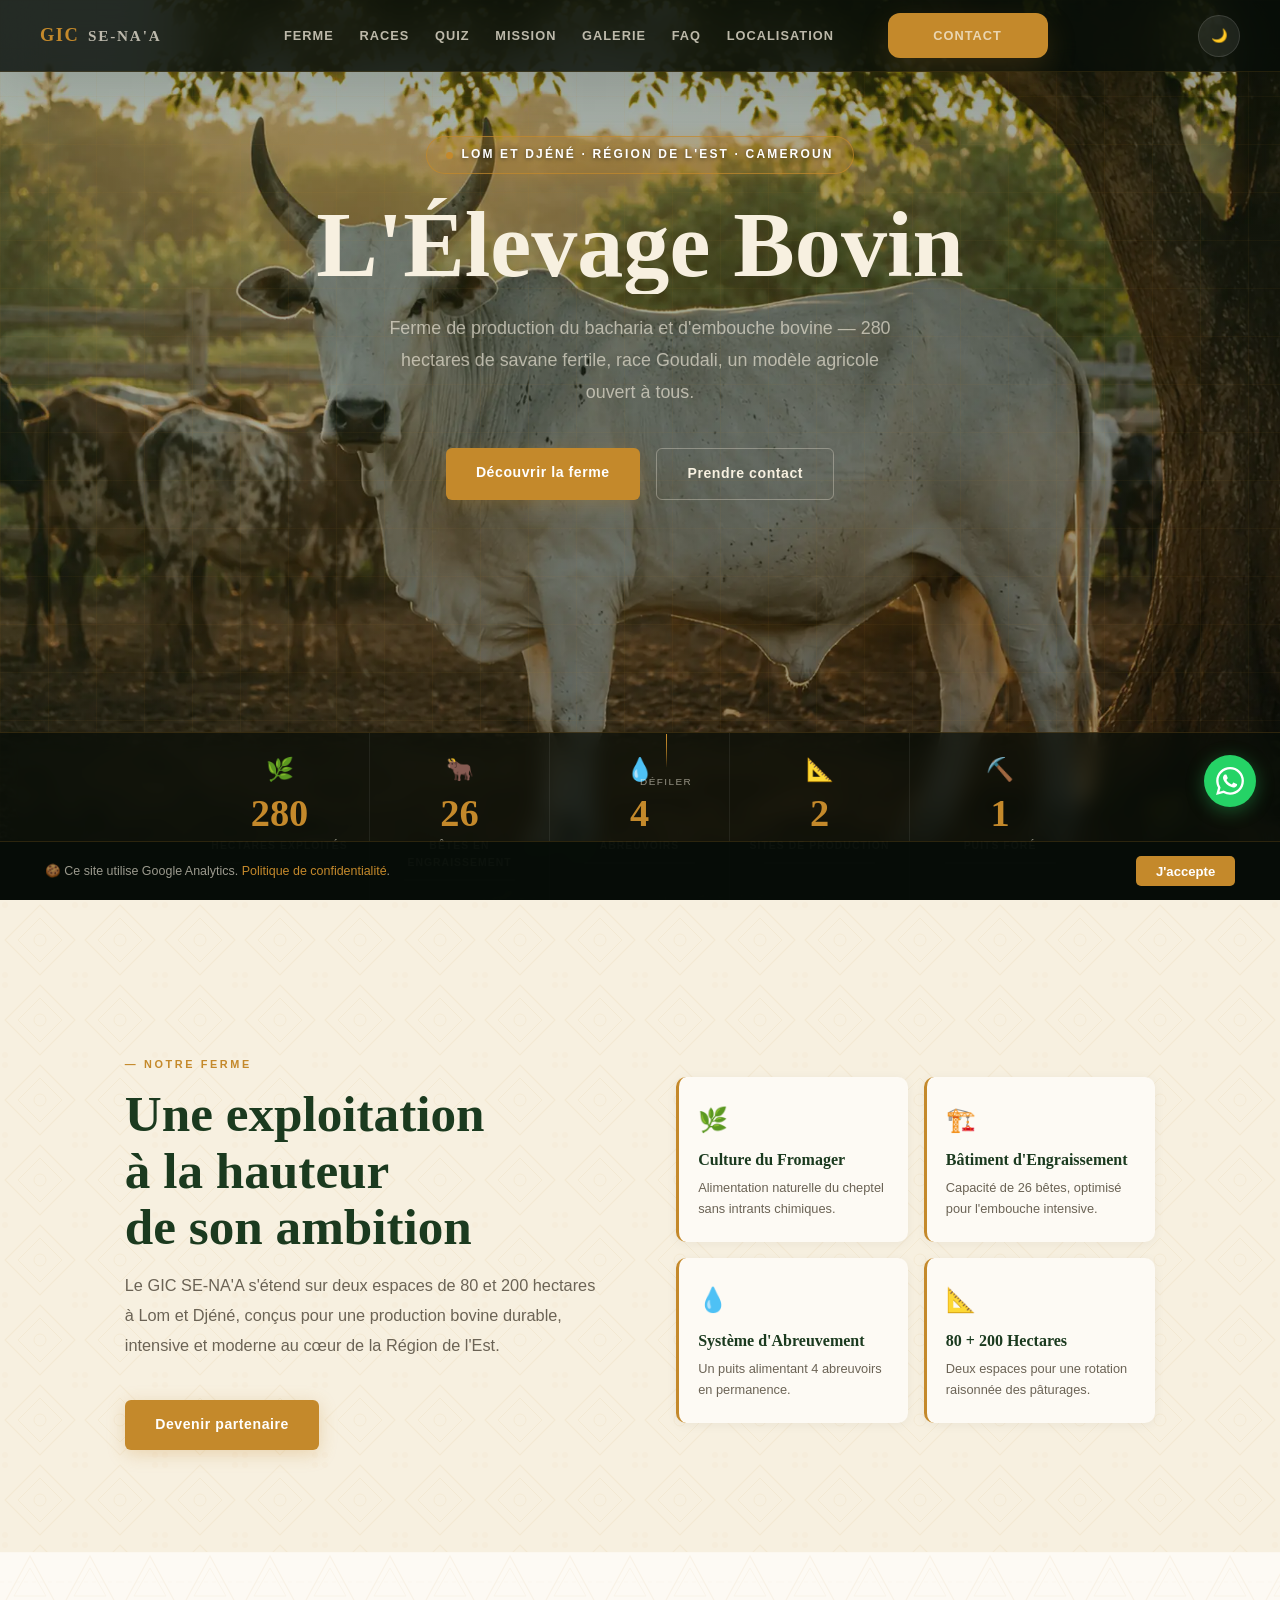
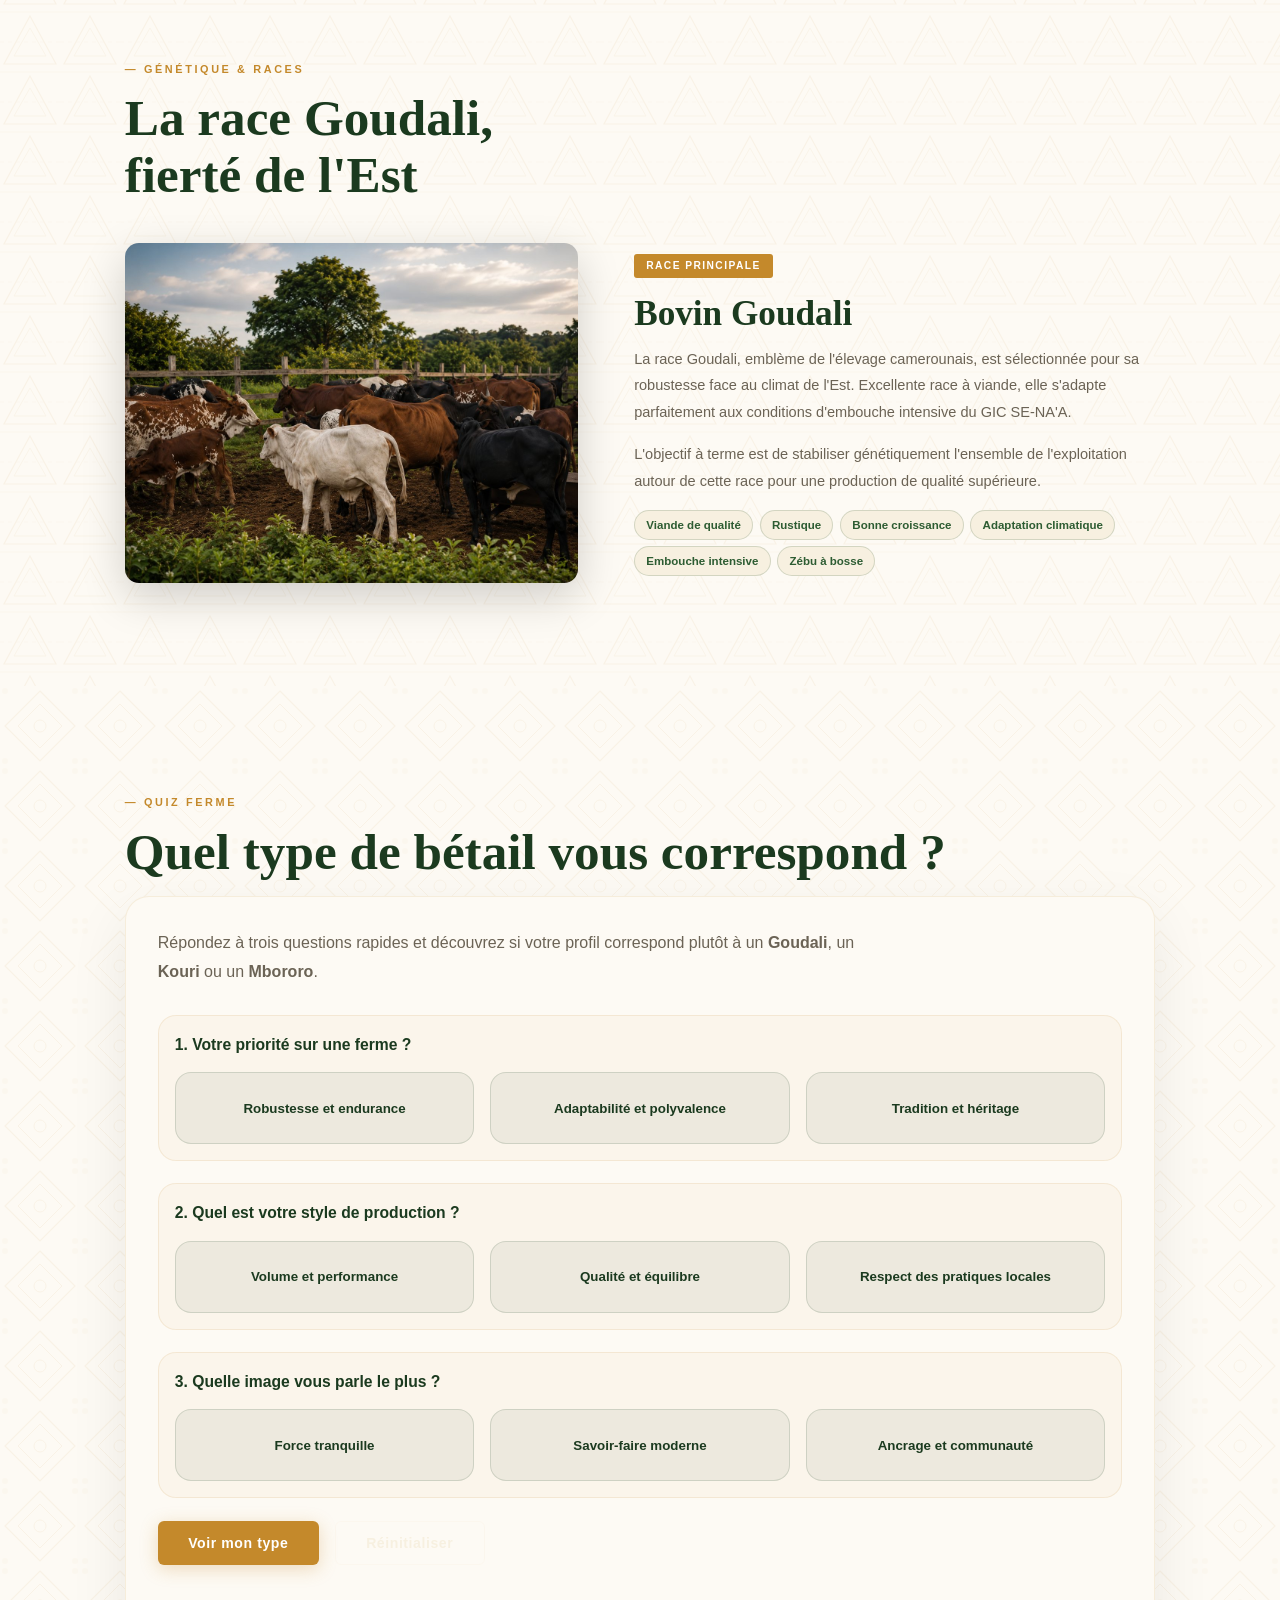
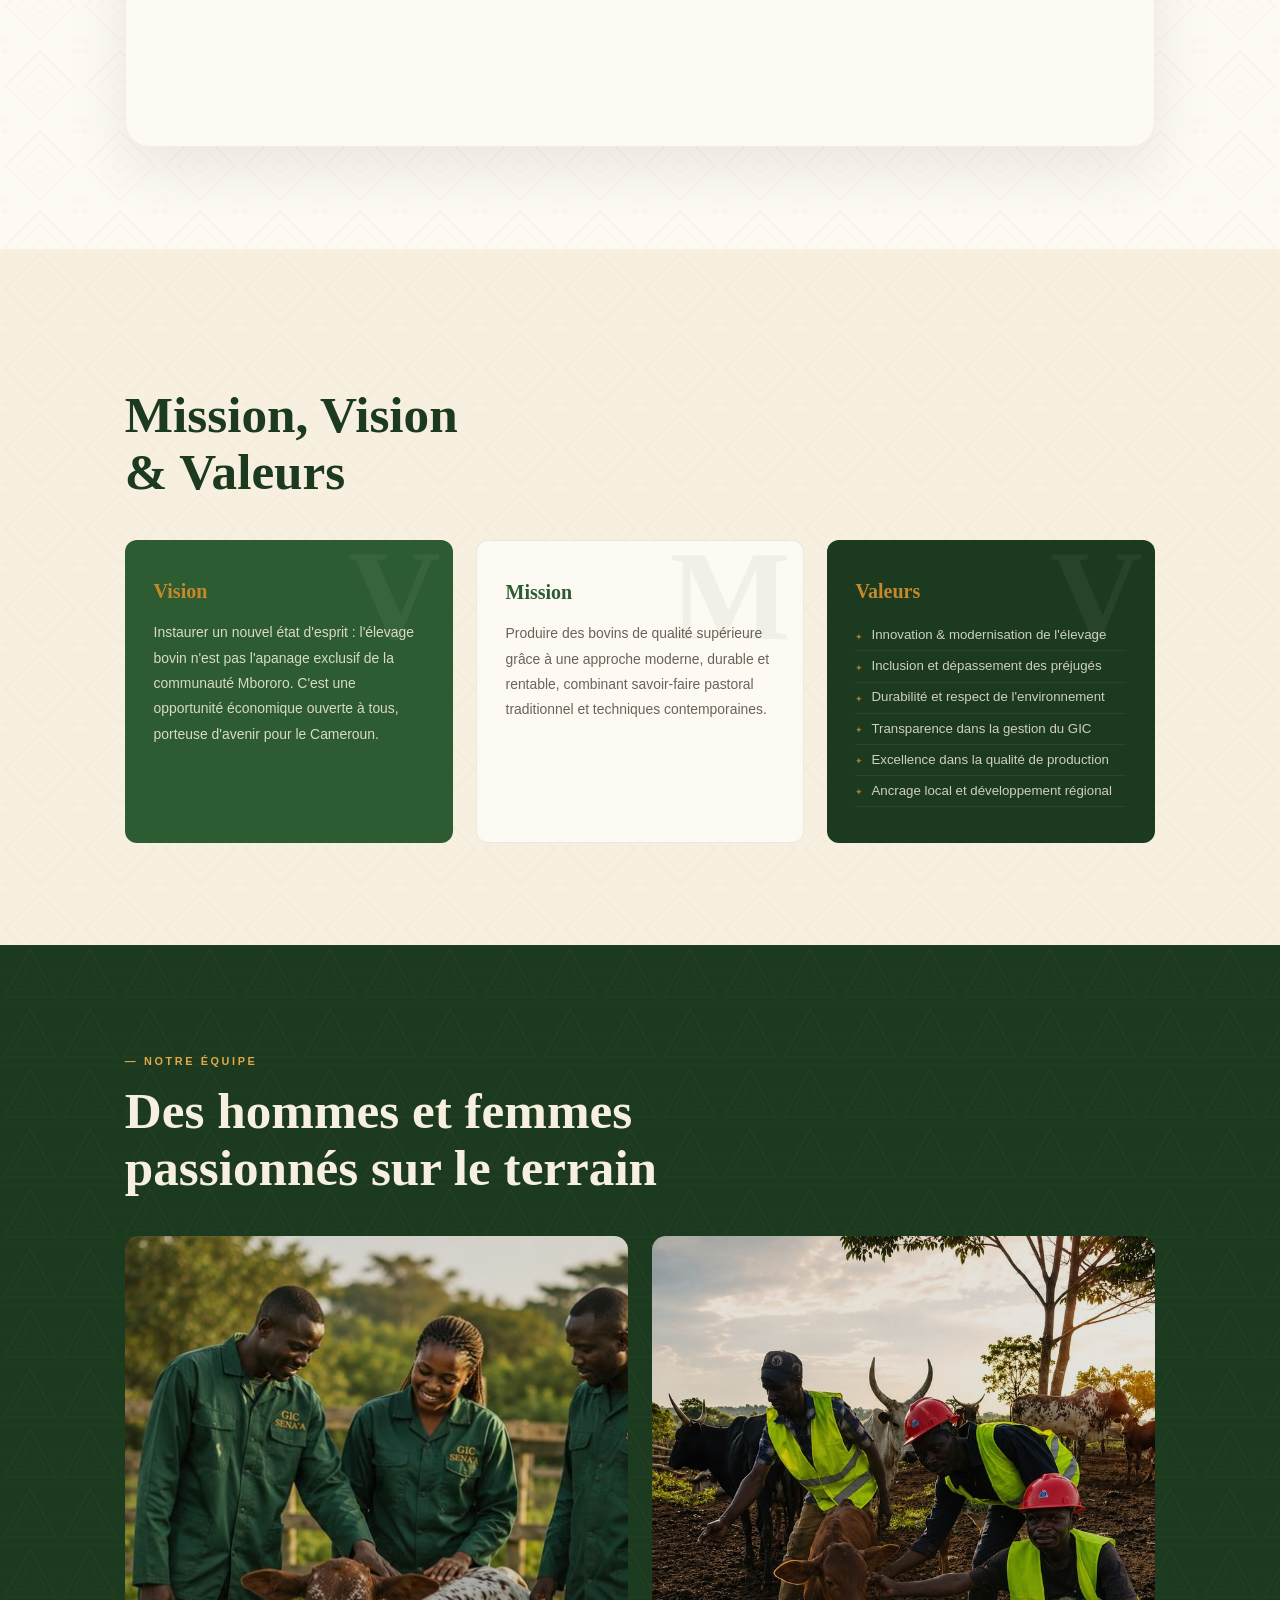
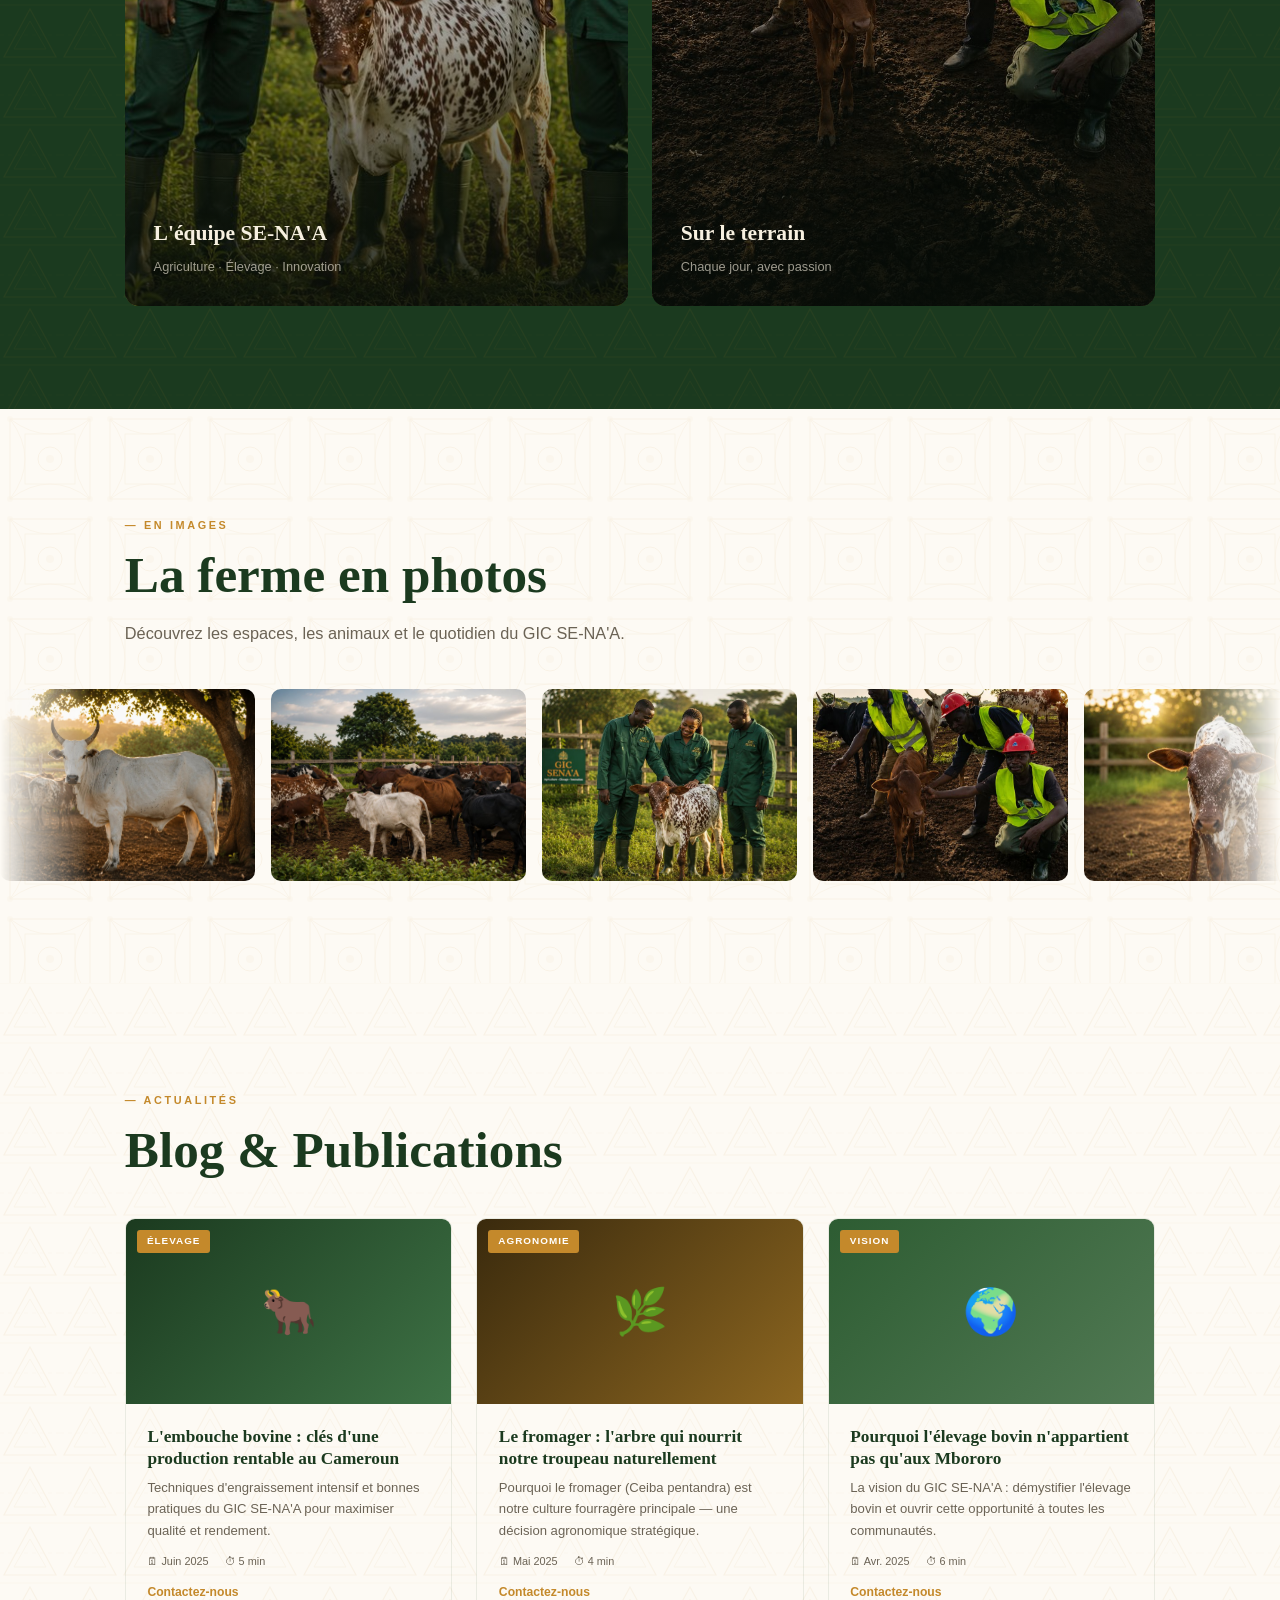
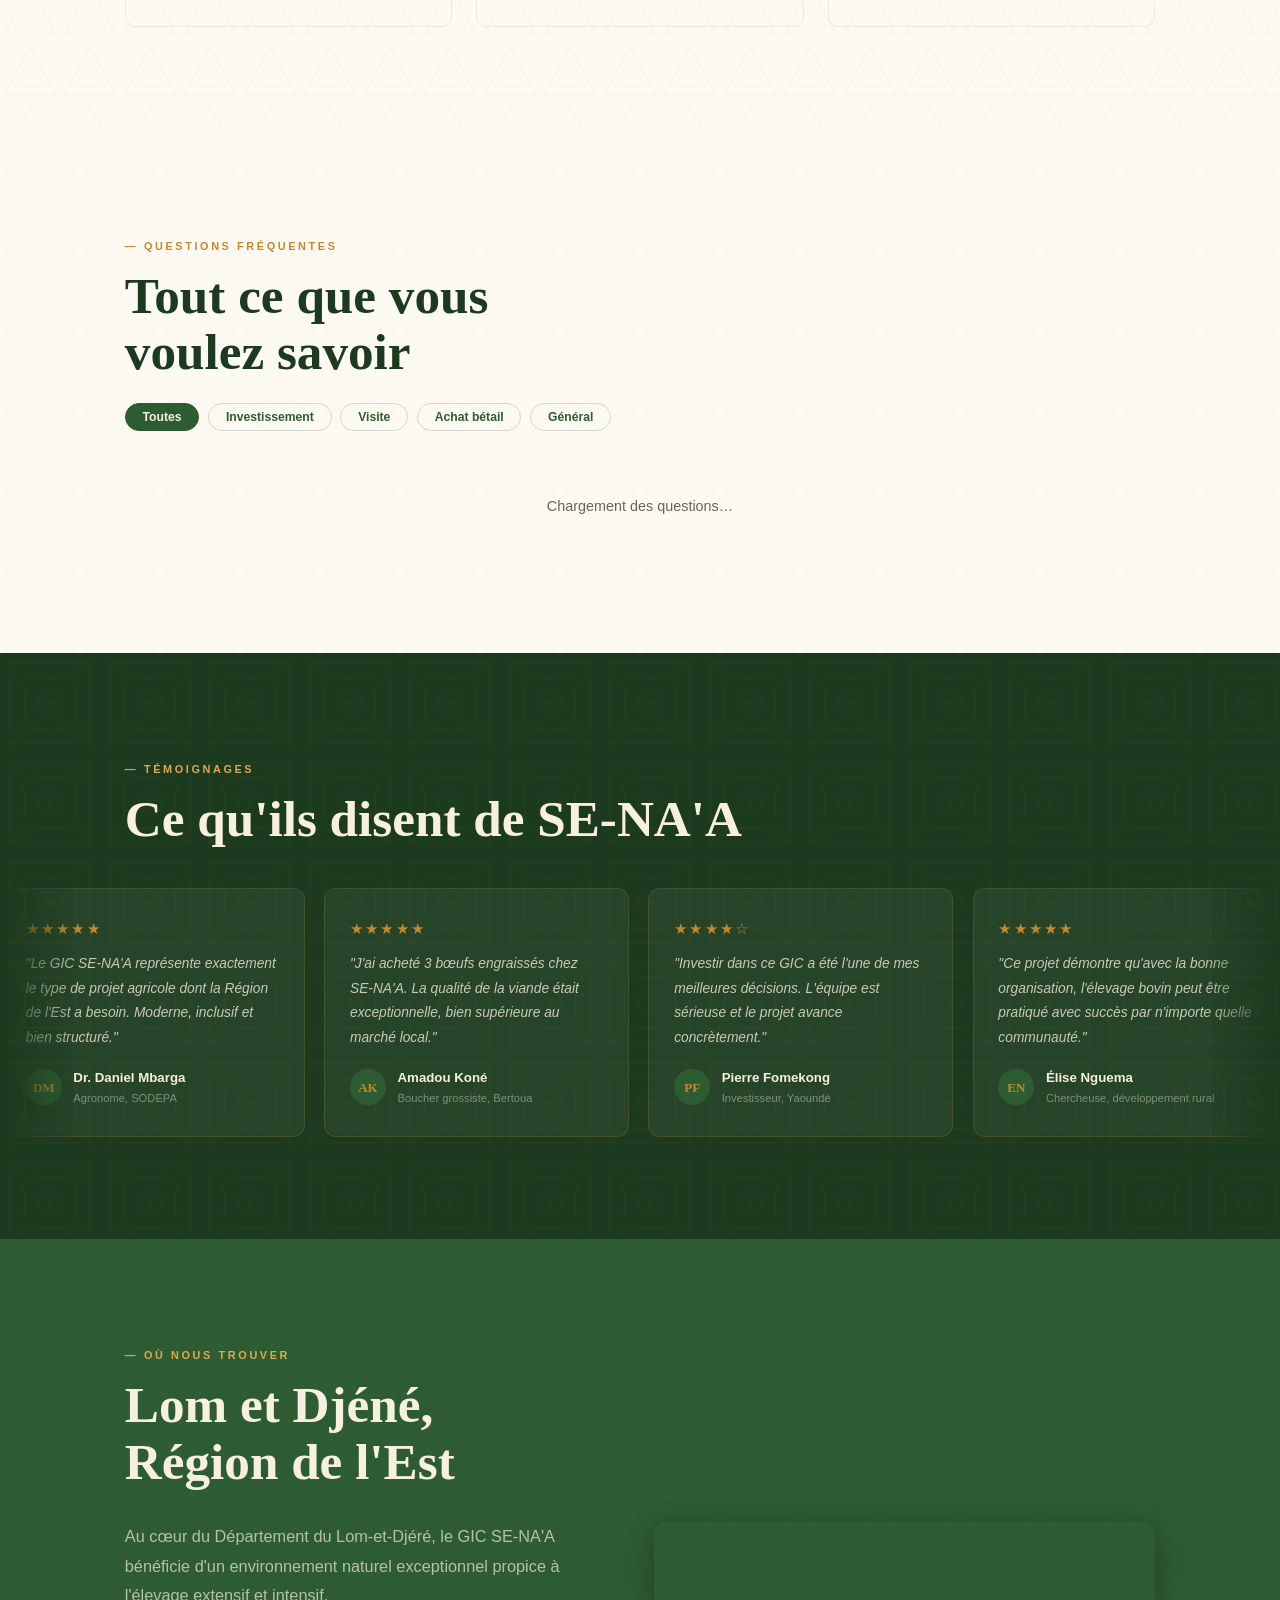
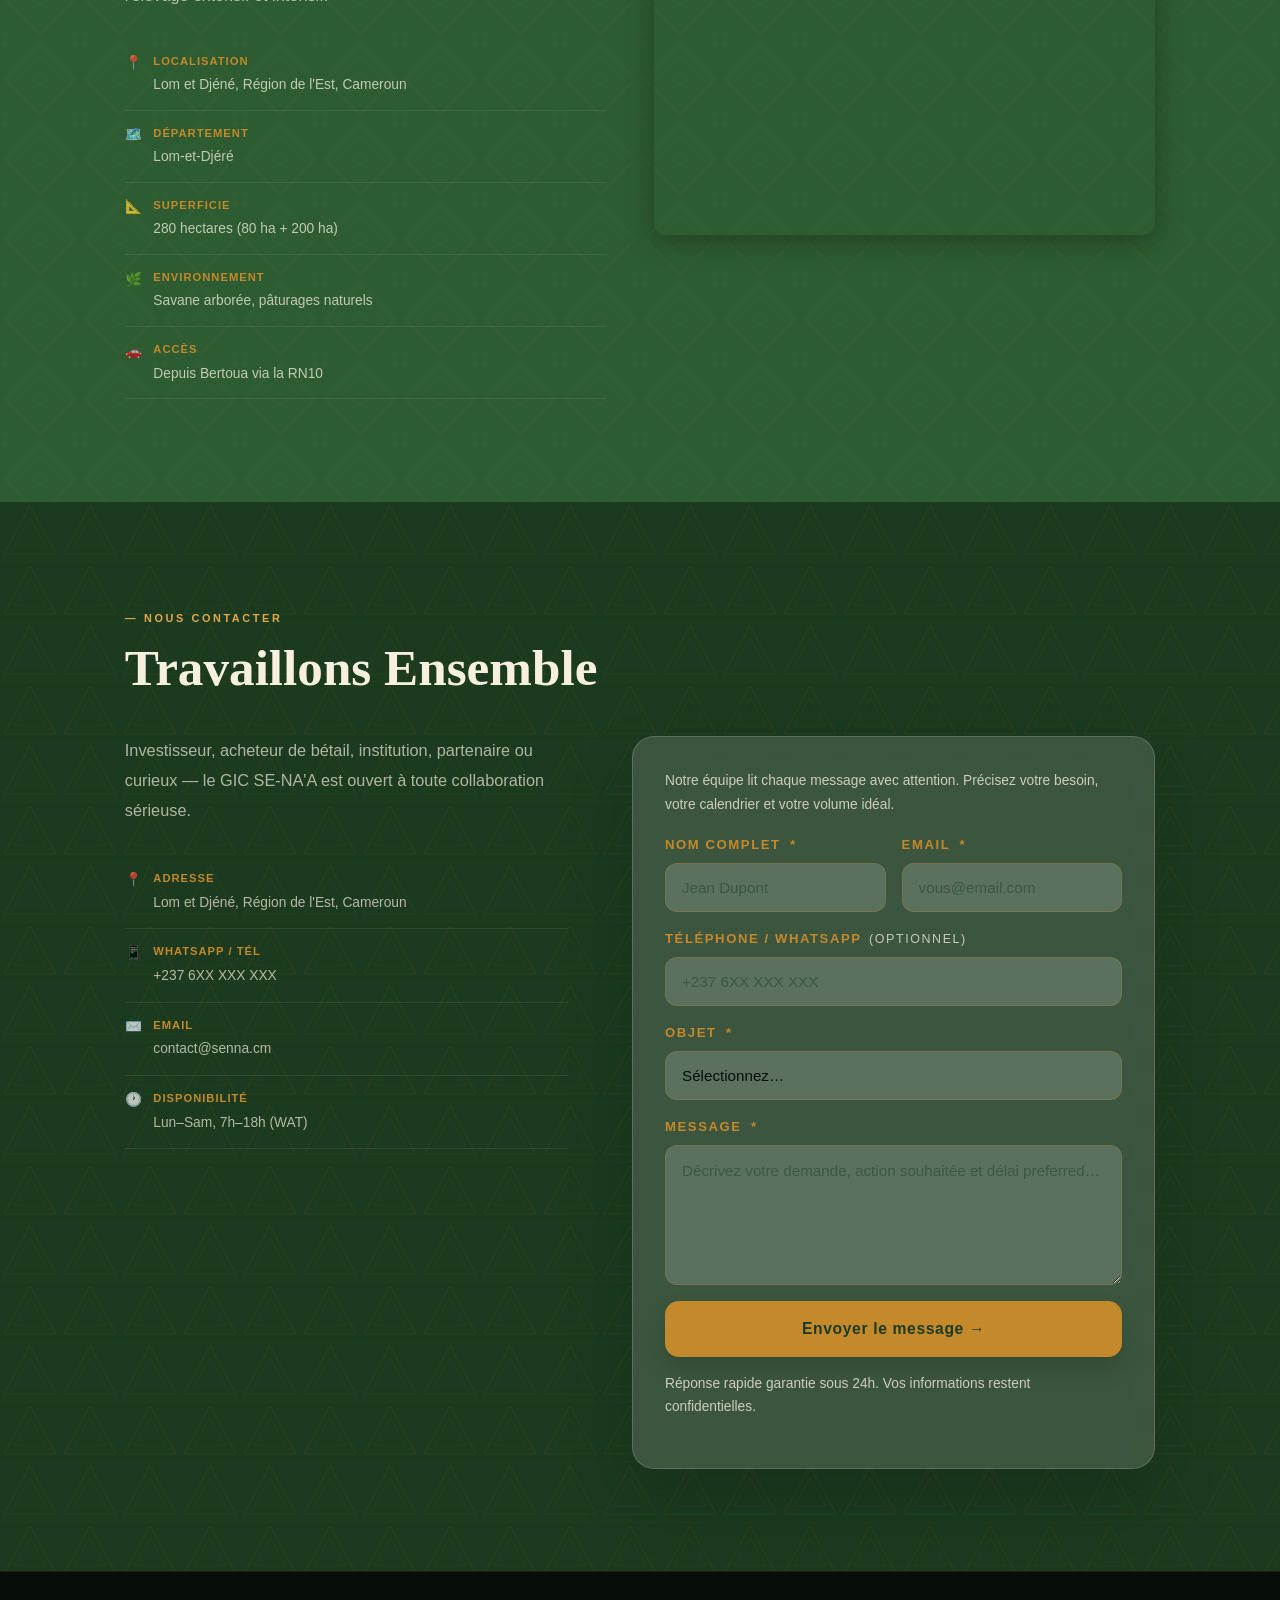
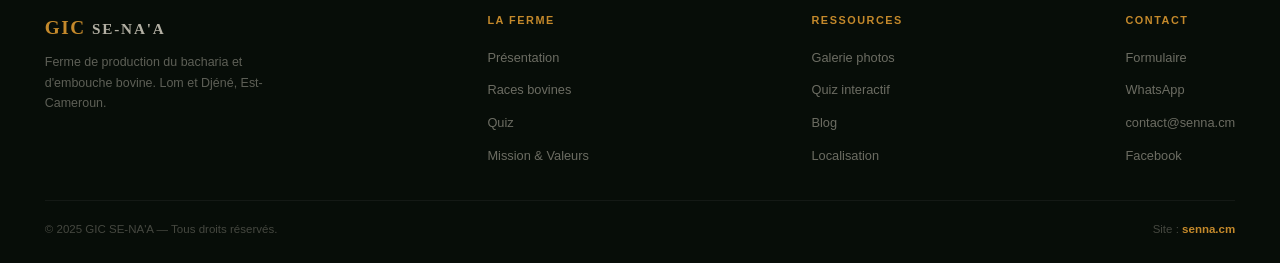
==== commit a2542dc1: "fix  progress barre" ====
--- a/index.html
+++ b/index.html
@@ -39,7 +39,7 @@
 <div id="progress-bar" style="
   position:fixed;
   top:0;left:0;
-  height:8px;
+  height:7px;
   width:0%;
   background:linear-gradient(to right,var(--gold),var(--glt),var(--gold));
   z-index:999;
--- a/styles.css
+++ b/styles.css
@@ -989,4 +989,39 @@
 @keyframes progress-shine {
   0%   { background-position: 200% 0; }
   100% { background-position: -200% 0; }
+}
+
+
+/* ══ EFFET LUMIÈRE CURSEUR SUR CARDS ══════════════════════ */
+.pc, .mvc, .ec, .bc, .fc, .eqcard {
+  --mouse-x: 50%;
+  --mouse-y: 50%;
+}
+.pc::after,
+.mvc::after,
+.ec::after,
+.bc::after,
+.fc::after,
+.eqcard::after {
+  content: '';
+  position: absolute;
+  inset: 0;
+  border-radius: inherit;
+  background: radial-gradient(
+    circle 180px at var(--mouse-x) var(--mouse-y),
+    rgba(196,137,43,.12) 0%,
+    transparent 70%
+  );
+  opacity: 0;
+  transition: opacity .3s ease;
+  pointer-events: none;
+  z-index: 0;
+}
+.pc:hover::after,
+.mvc:hover::after,
+.ec:hover::after,
+.bc:hover::after,
+.fc:hover::after,
+.eqcard:hover::after {
+  opacity: 1;
 }
--- a/styles.css
+++ b/styles.css
@@ -989,4 +989,39 @@
 @keyframes progress-shine {
   0%   { background-position: 200% 0; }
   100% { background-position: -200% 0; }
+}
+
+
+/* ══ EFFET LUMIÈRE CURSEUR SUR CARDS ══════════════════════ */
+.pc, .mvc, .ec, .bc, .fc, .eqcard {
+  --mouse-x: 50%;
+  --mouse-y: 50%;
+}
+.pc::after,
+.mvc::after,
+.ec::after,
+.bc::after,
+.fc::after,
+.eqcard::after {
+  content: '';
+  position: absolute;
+  inset: 0;
+  border-radius: inherit;
+  background: radial-gradient(
+    circle 180px at var(--mouse-x) var(--mouse-y),
+    rgba(196,137,43,.12) 0%,
+    transparent 70%
+  );
+  opacity: 0;
+  transition: opacity .3s ease;
+  pointer-events: none;
+  z-index: 0;
+}
+.pc:hover::after,
+.mvc:hover::after,
+.ec:hover::after,
+.bc:hover::after,
+.fc:hover::after,
+.eqcard:hover::after {
+  opacity: 1;
 }
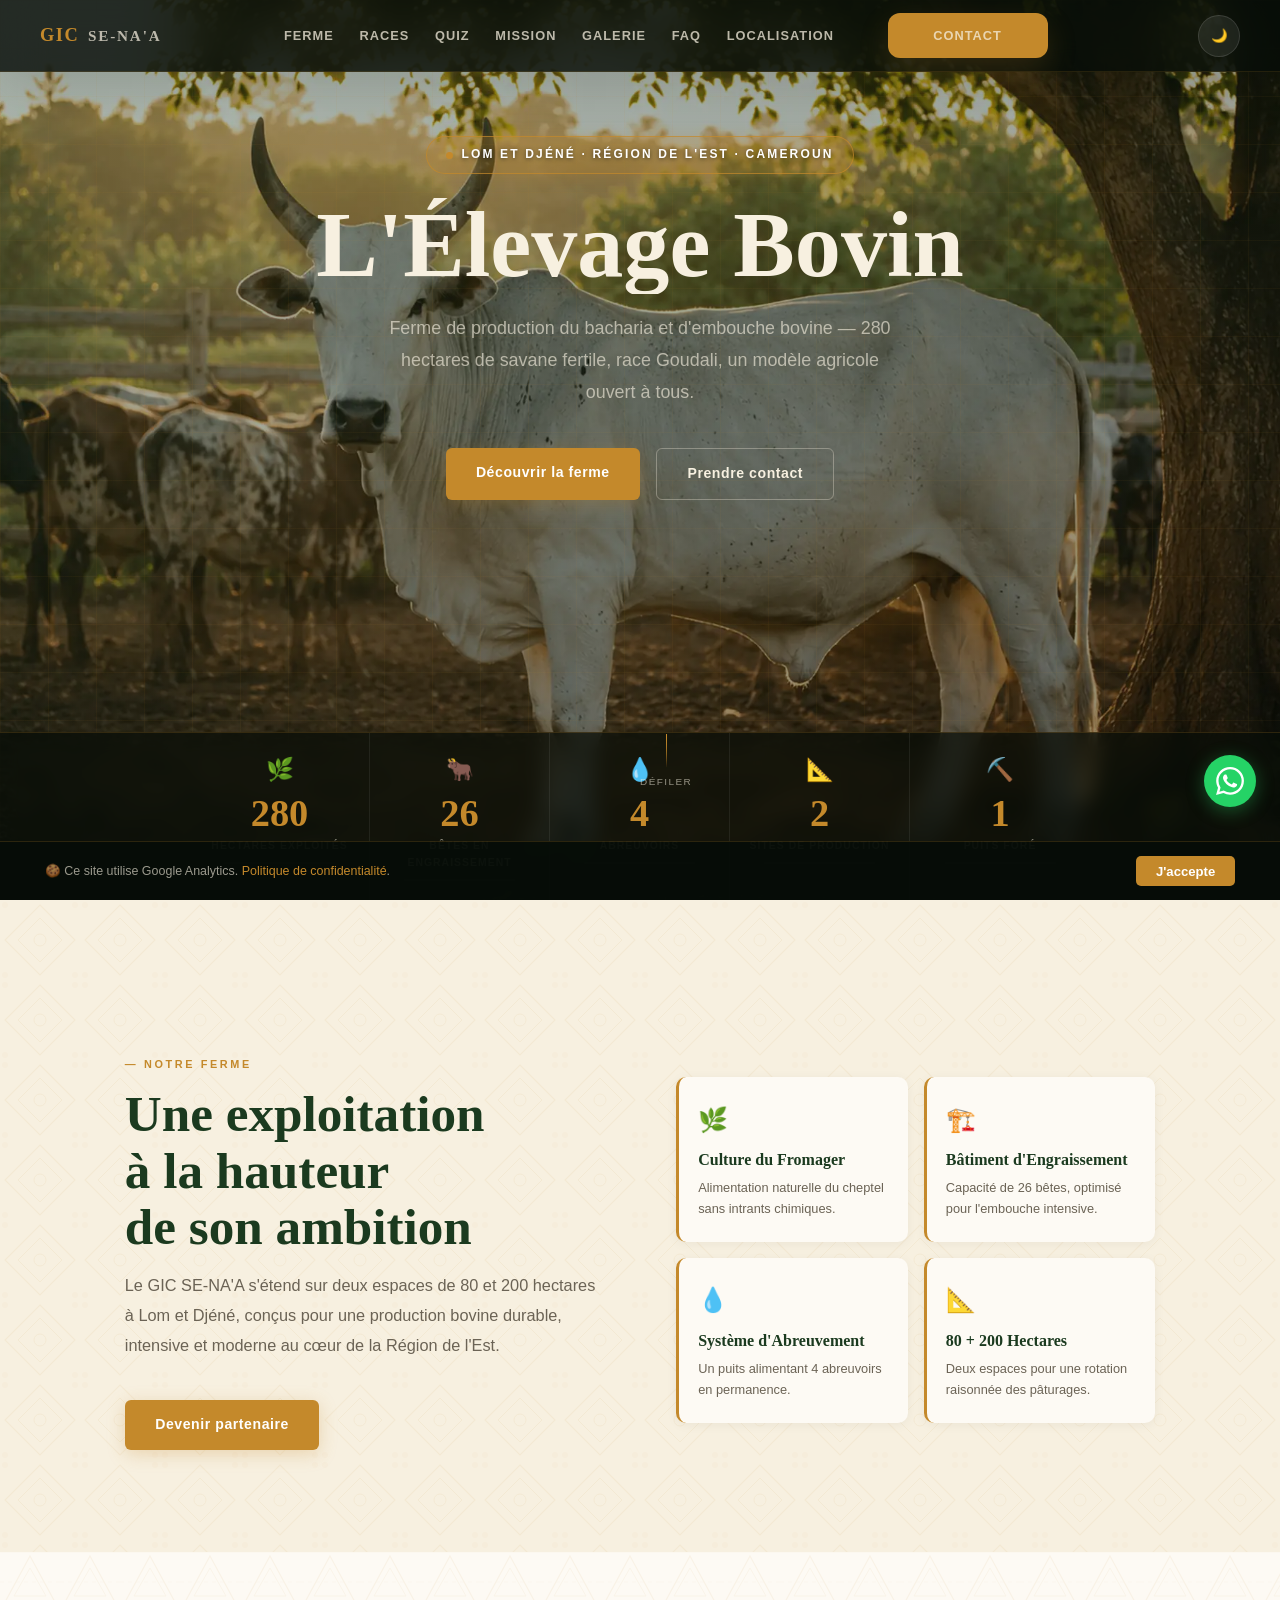
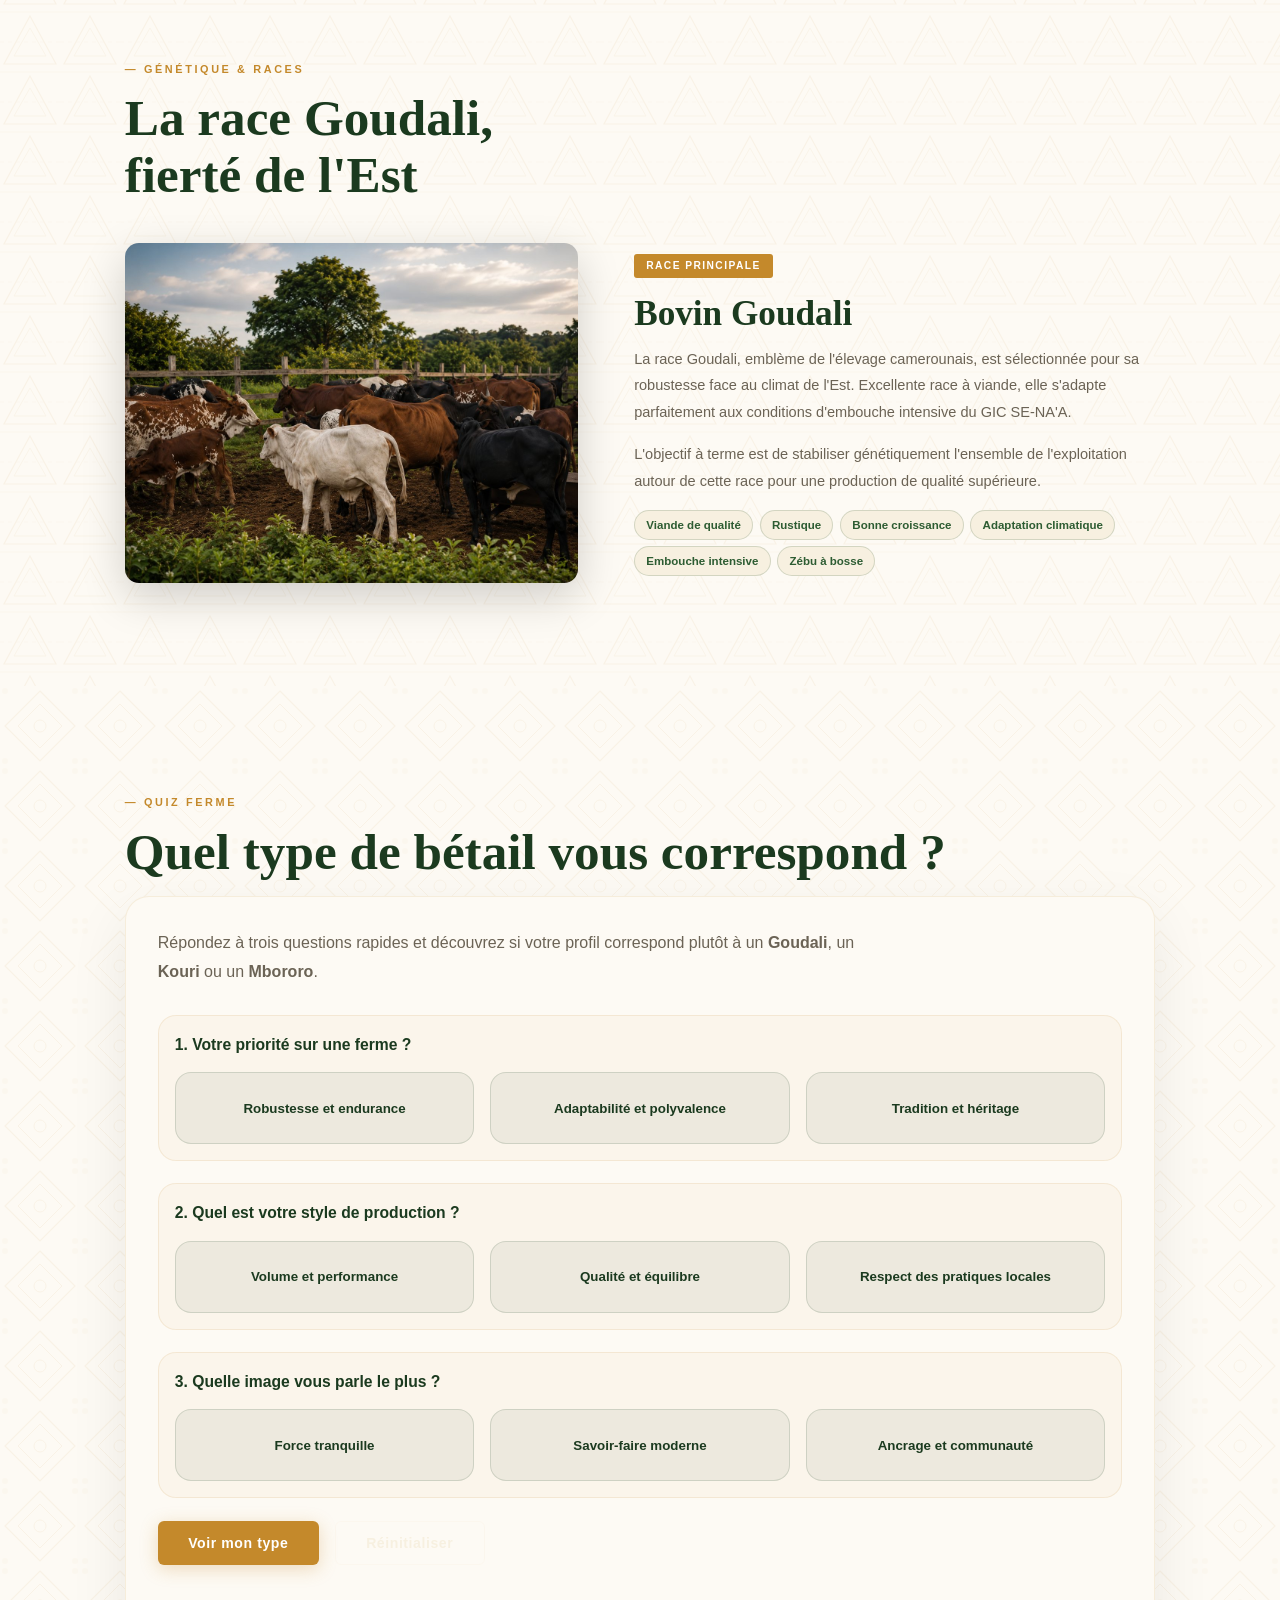
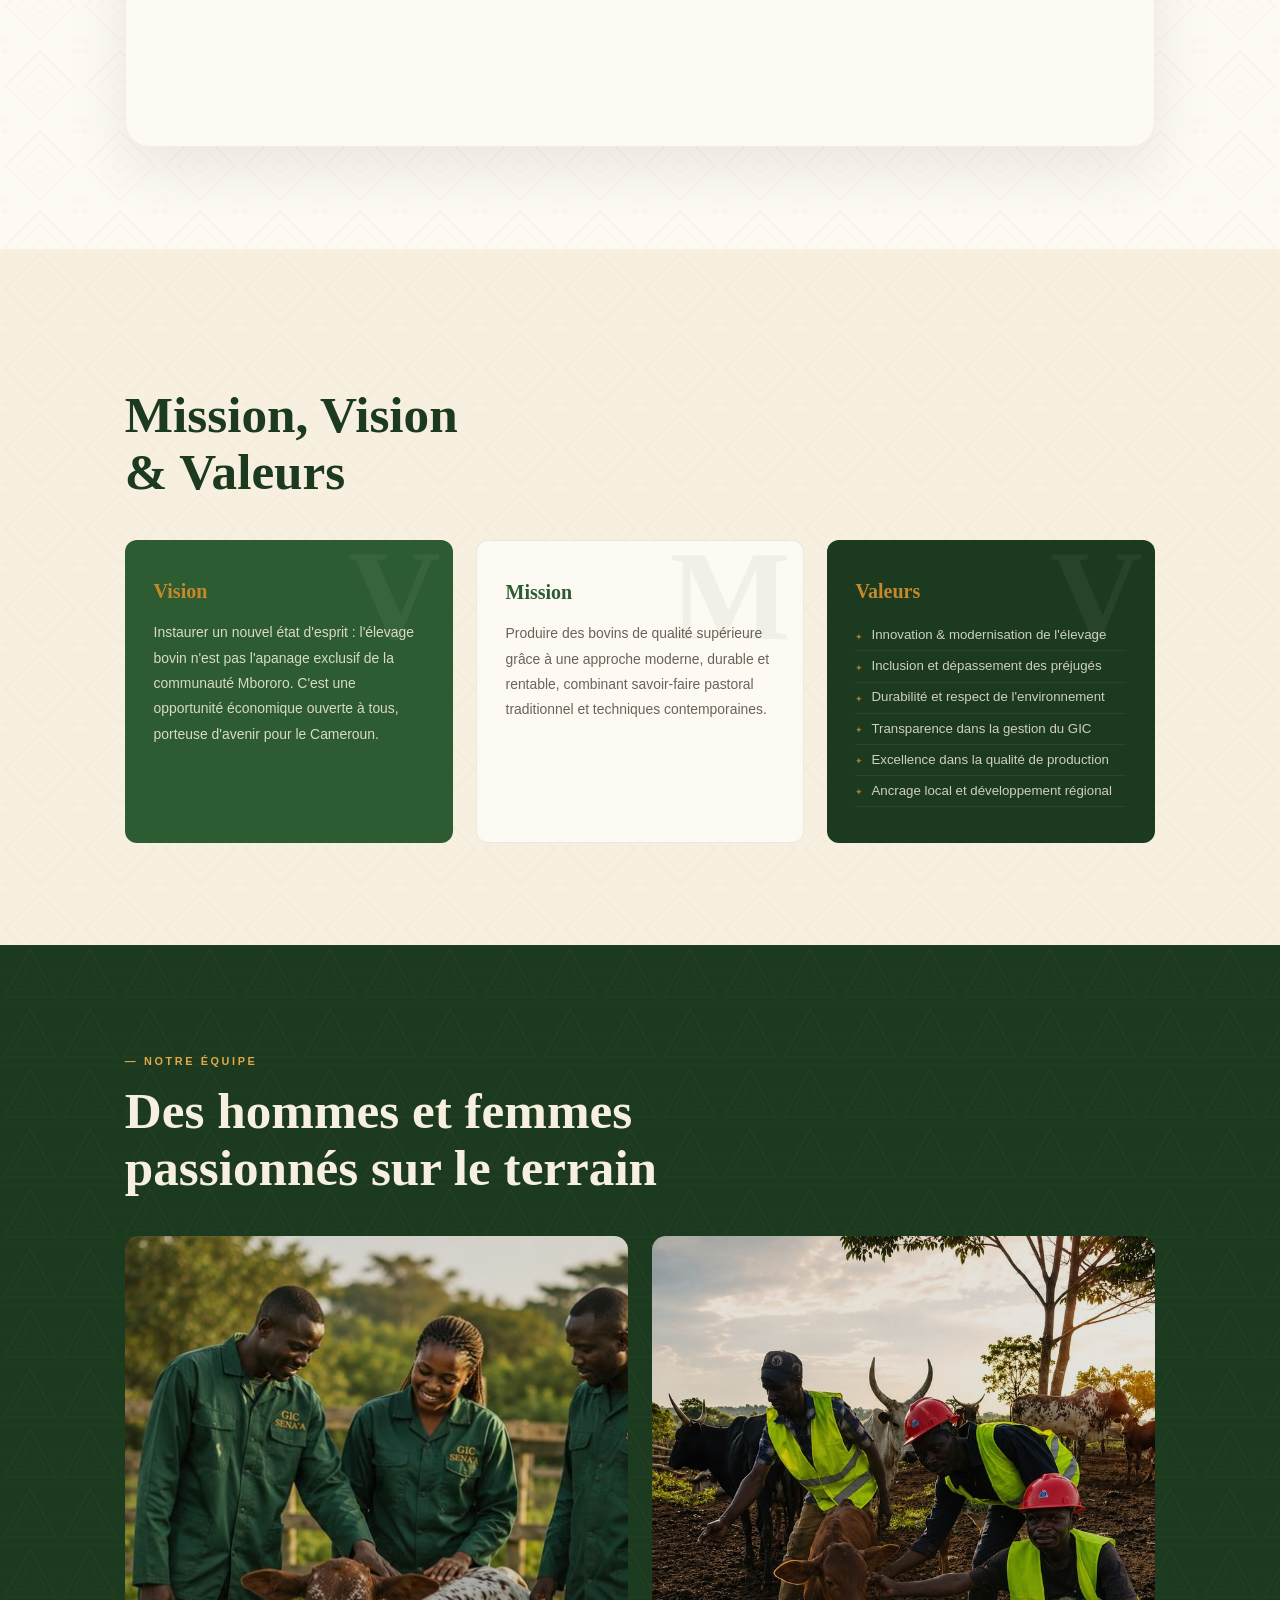
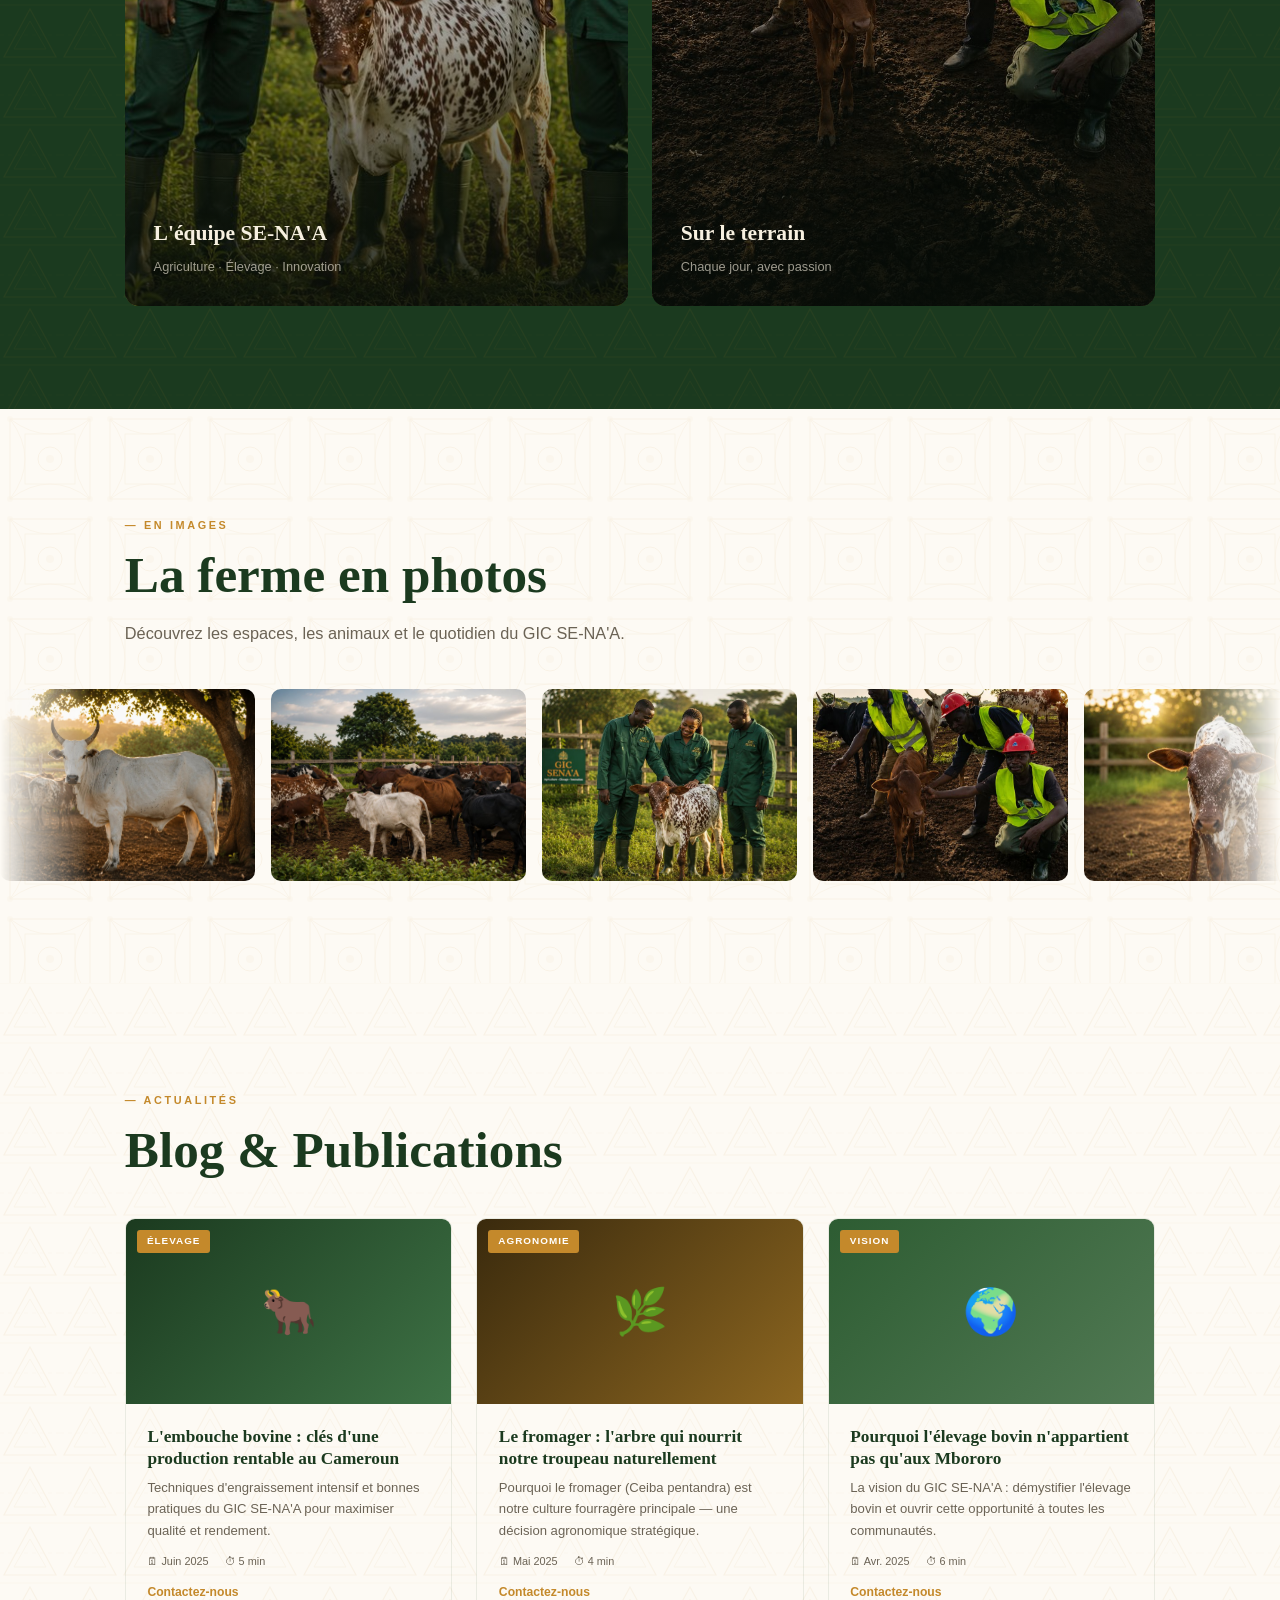
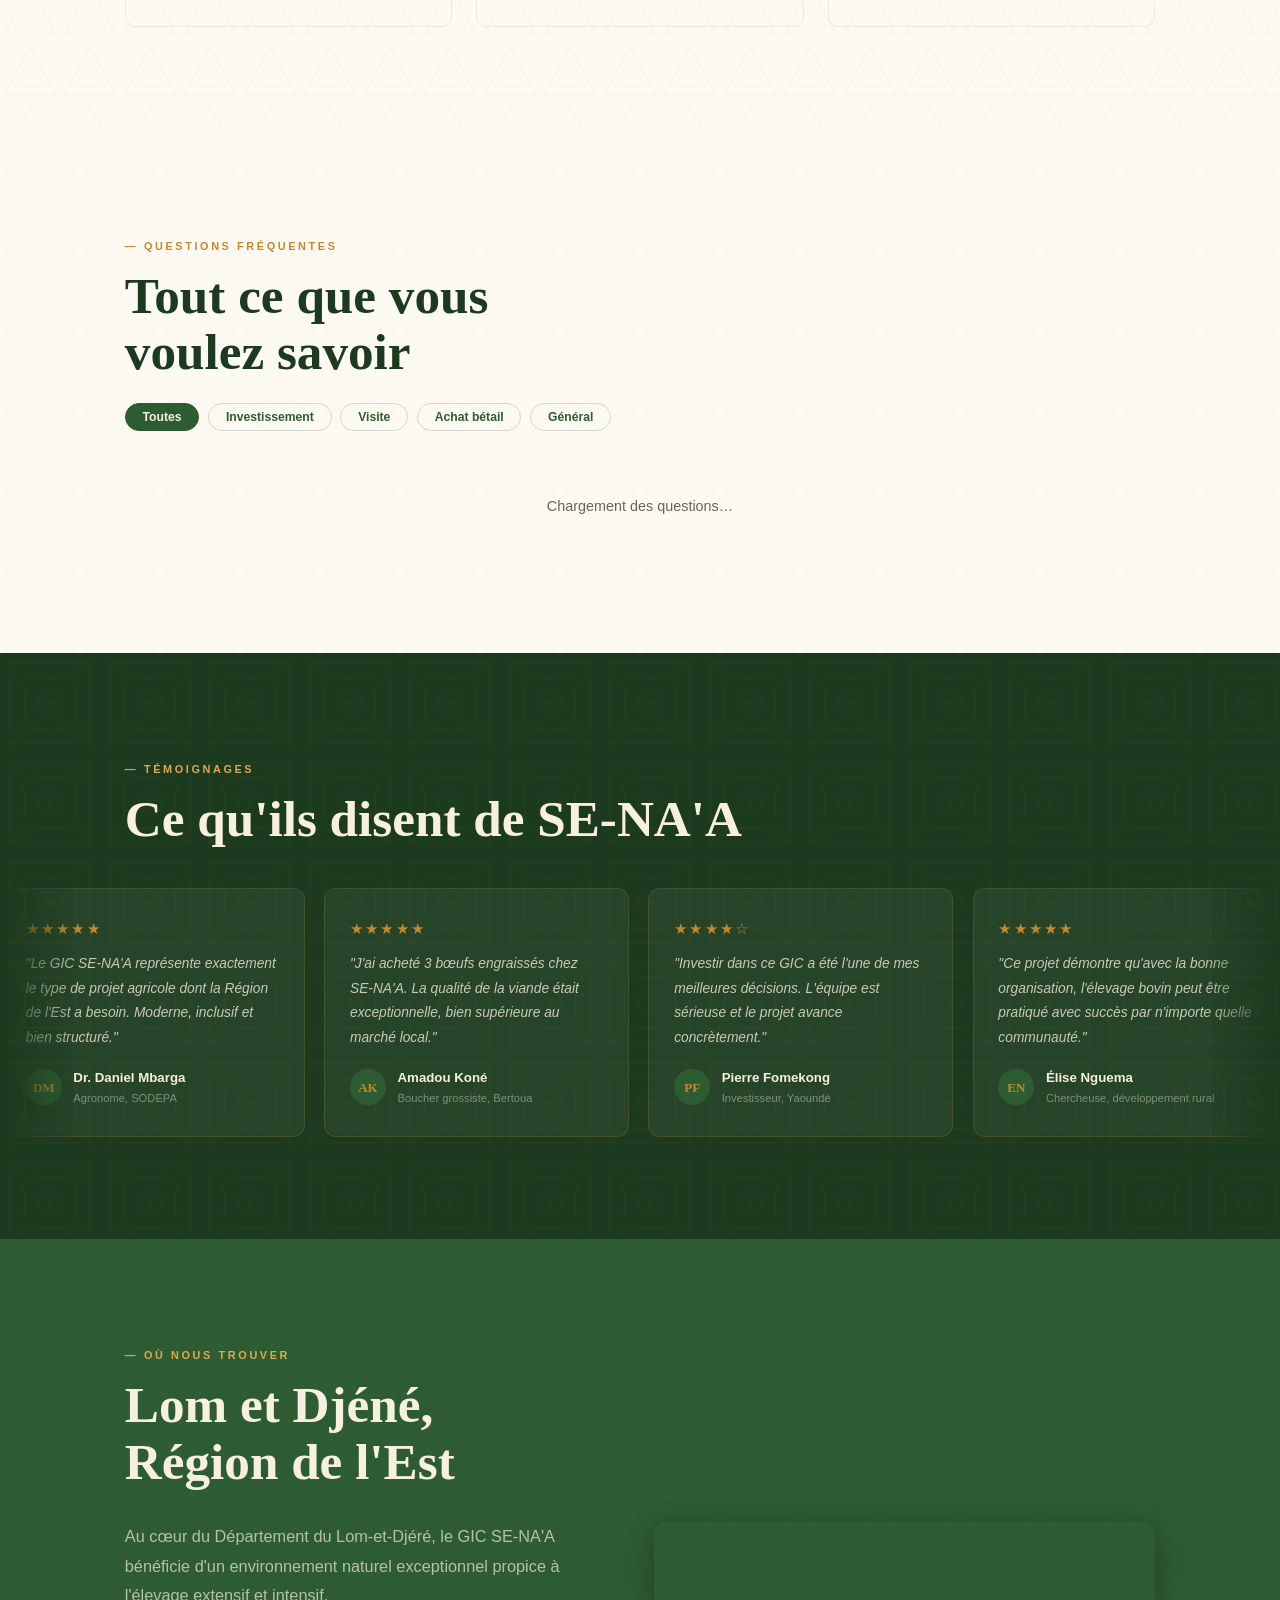
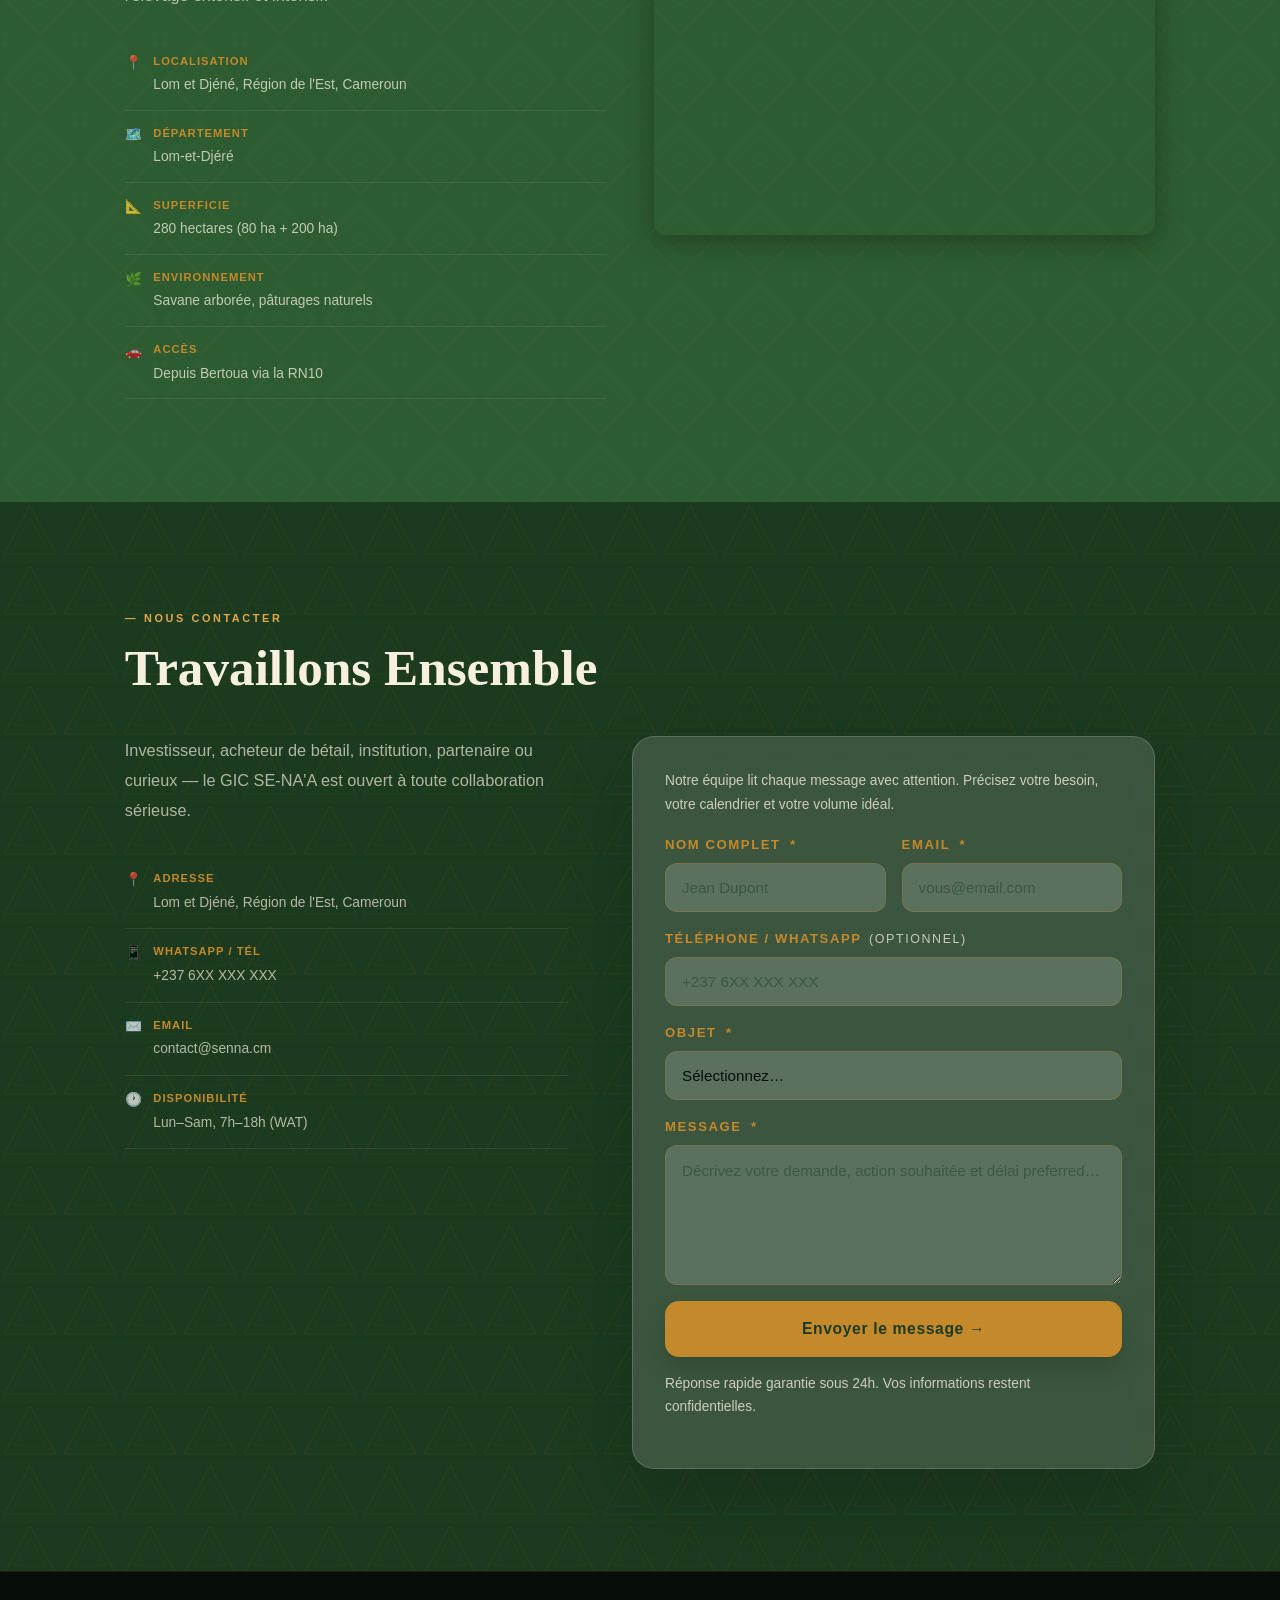
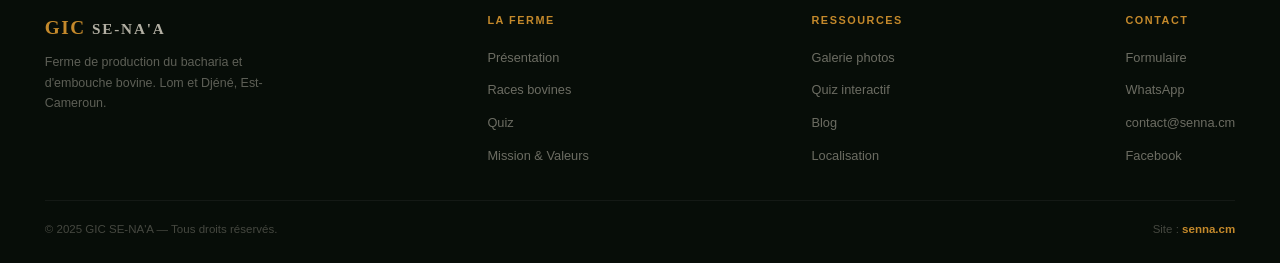
==== commit 209774b1: "api Gnews" ====
--- a/index.html
+++ b/index.html
@@ -452,6 +452,59 @@
 <!-- Cookie -->
 <div id="ck"><p>🍪 Ce site utilise Google Analytics. <a href="#">Politique de confidentialité</a>.</p><button id="ckok">J'accepte</button></div>
 
+<!-- Modal Article Blog -->
+<div id="blog-modal" style="
+  position:fixed;inset:0;z-index:998;
+  background:rgba(0,0,0,.88);
+  backdrop-filter:blur(8px);
+  display:none;
+  align-items:center;justify-content:center;
+  padding:1.5rem;
+">
+  <div style="
+    background:var(--wh);
+    border-radius:14px;
+    max-width:720px;width:100%;
+    max-height:88vh;overflow-y:auto;
+    position:relative;
+  ">
+    <button id="blog-modal-close" style="
+      position:absolute;top:1rem;right:1rem;
+      background:rgba(0,0,0,.08);border:none;
+      width:36px;height:36px;border-radius:50%;
+      font-size:1.2rem;cursor:pointer;
+      display:flex;align-items:center;justify-content:center;
+      z-index:2;
+    ">✕</button>
+    <div id="blog-modal-img" style="height:240px;border-radius:14px 14px 0 0;overflow:hidden;">
+      <img id="bmi" src="" alt="" style="width:100%;height:100%;object-fit:cover;">
+    </div>
+    <div style="padding:2rem;">
+      <span id="bm-source" style="
+        font-size:.7rem;font-weight:700;letter-spacing:.12em;
+        text-transform:uppercase;color:var(--gold);
+      "></span>
+      <h2 id="bm-titre" style="
+        font-family:'Fraunces',serif;
+        font-size:1.6rem;font-weight:700;
+        color:var(--gd);margin:.6rem 0 1rem;
+        line-height:1.25;
+      "></h2>
+      <p id="bm-resume" style="
+        font-size:.95rem;color:var(--mu);
+        line-height:1.8;margin-bottom:1.5rem;
+      "></p>
+      <div style="display:flex;gap:1rem;flex-wrap:wrap;">
+        <a id="bm-lire" href="#" target="_blank" rel="noopener" class="btn btn-g">
+          Lire l'article complet →
+        </a>
+        <a id="bm-wa" href="#" target="_blank" rel="noopener" class="btn btn-o" style="color:var(--gd)">
+          Partager sur WhatsApp
+        </a>
+      </div>
+    </div>
+  </div>
+</div>
 
 <script src="main.js" defer></script>
 </body>
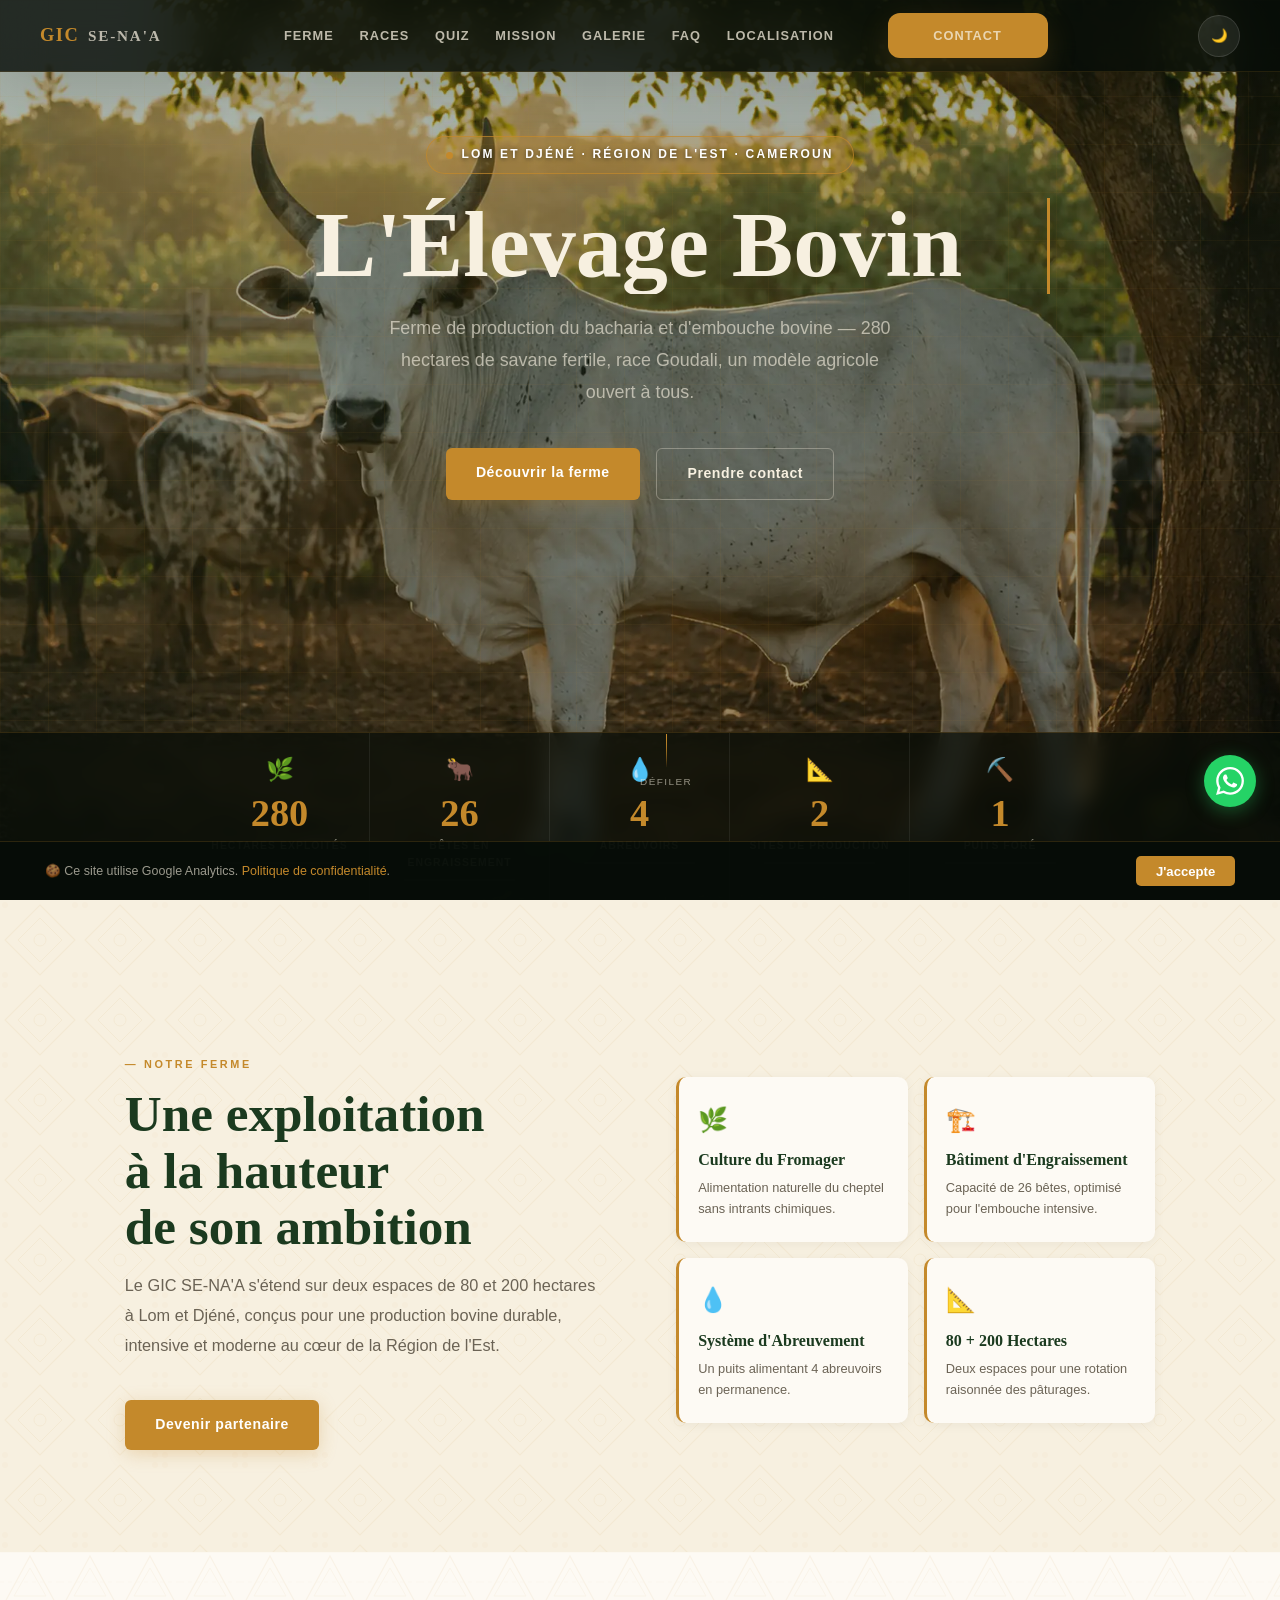
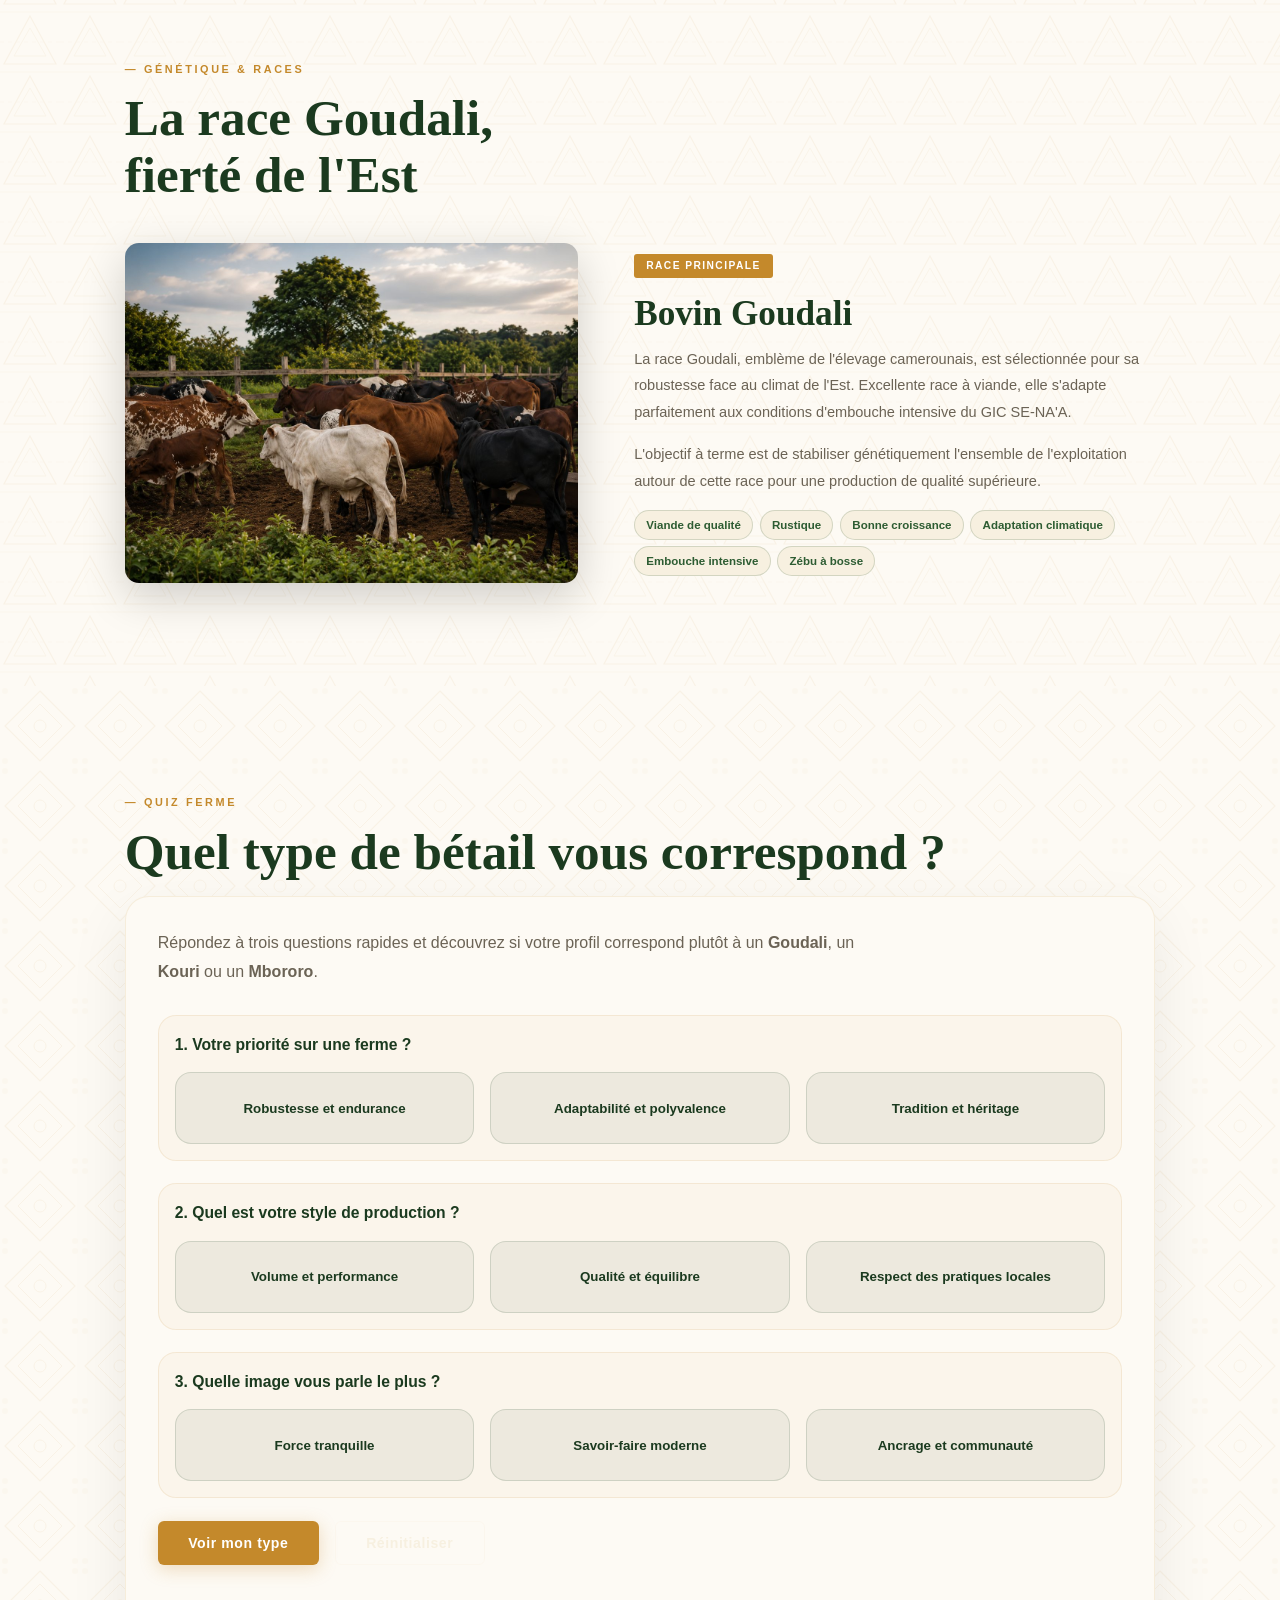
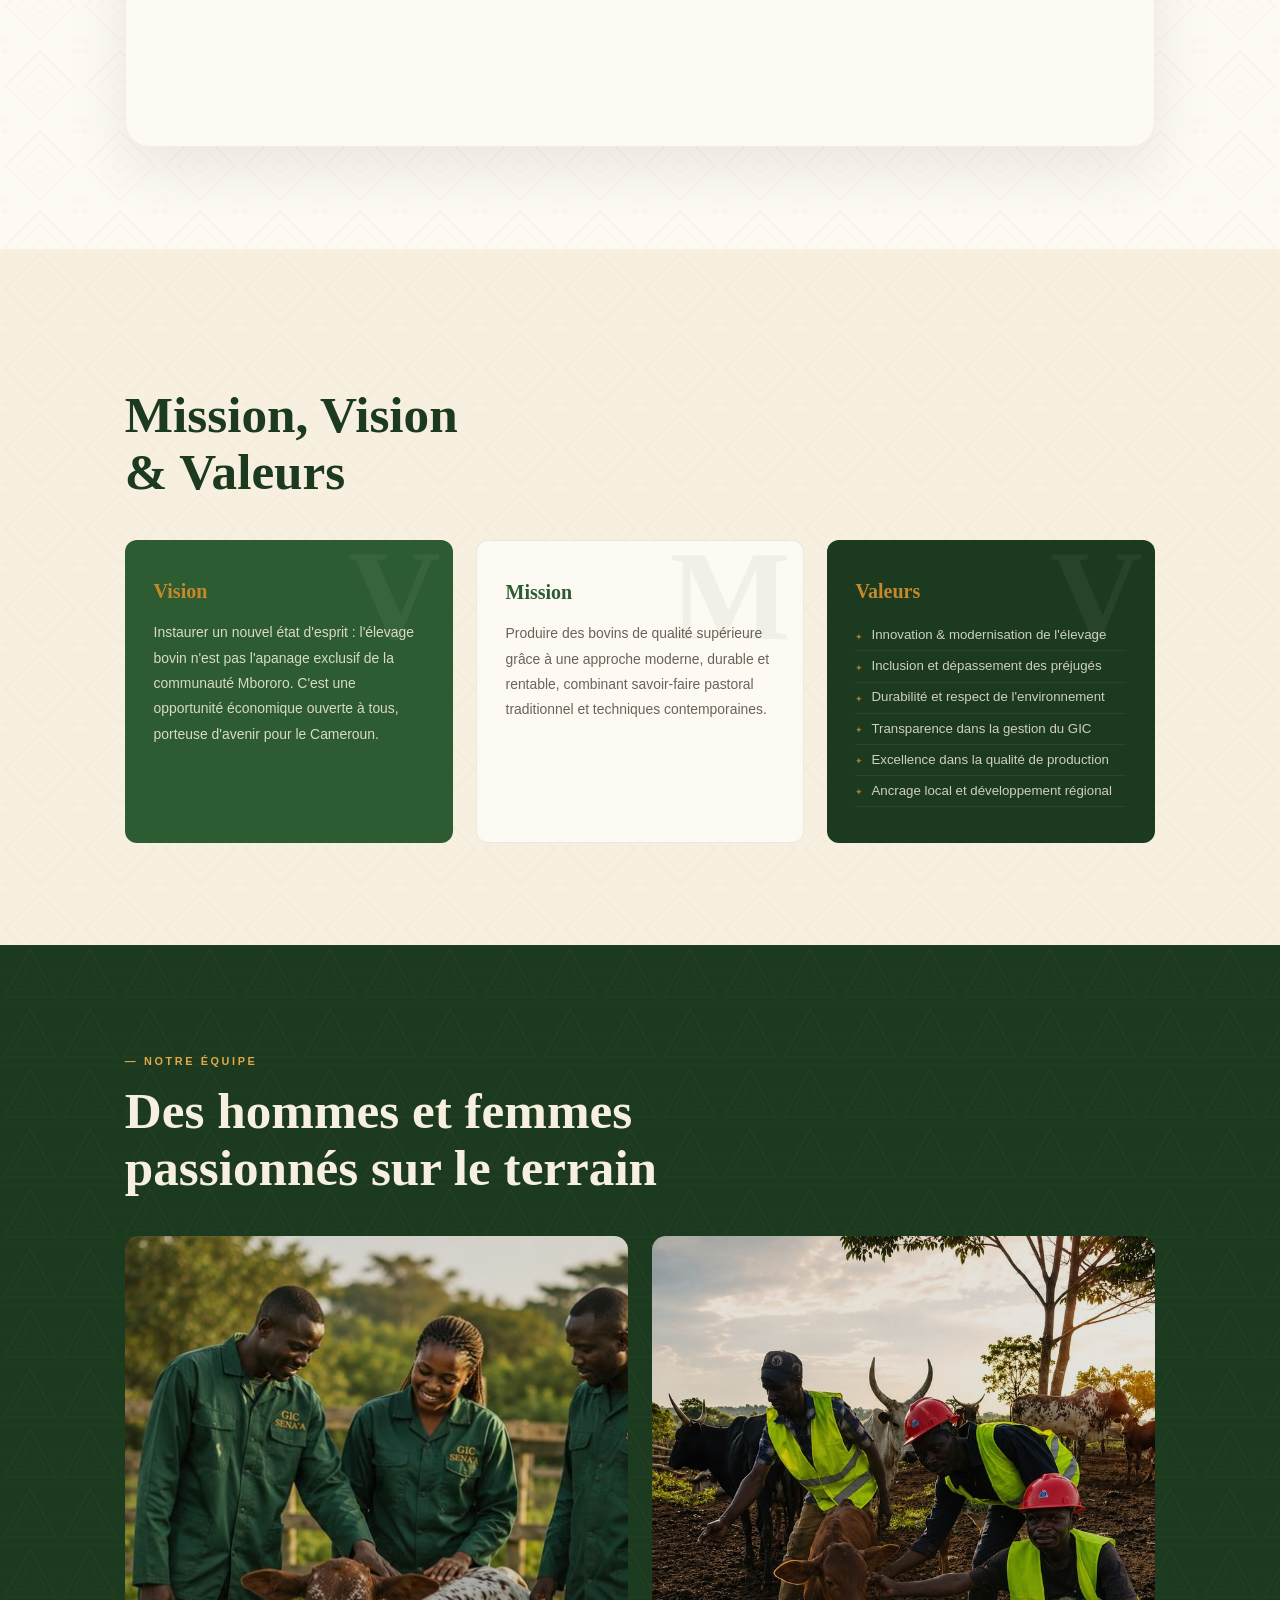
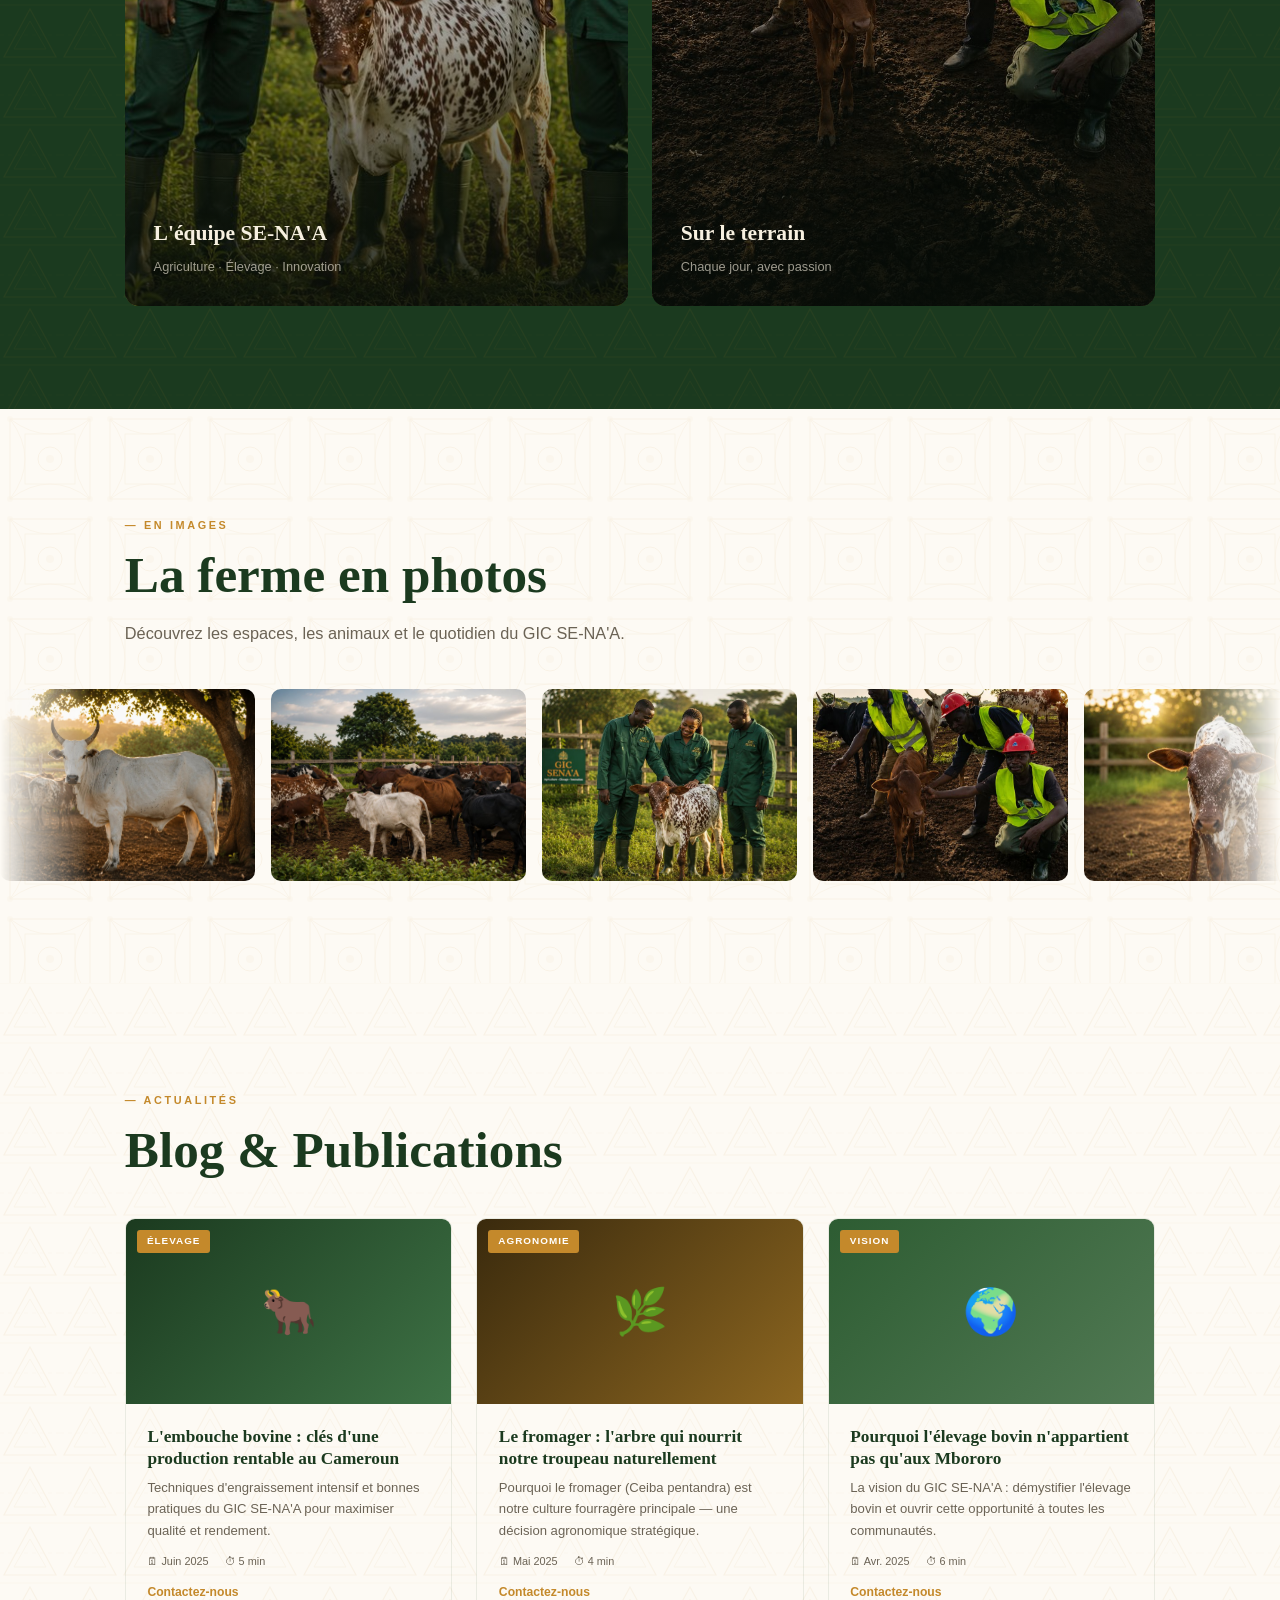
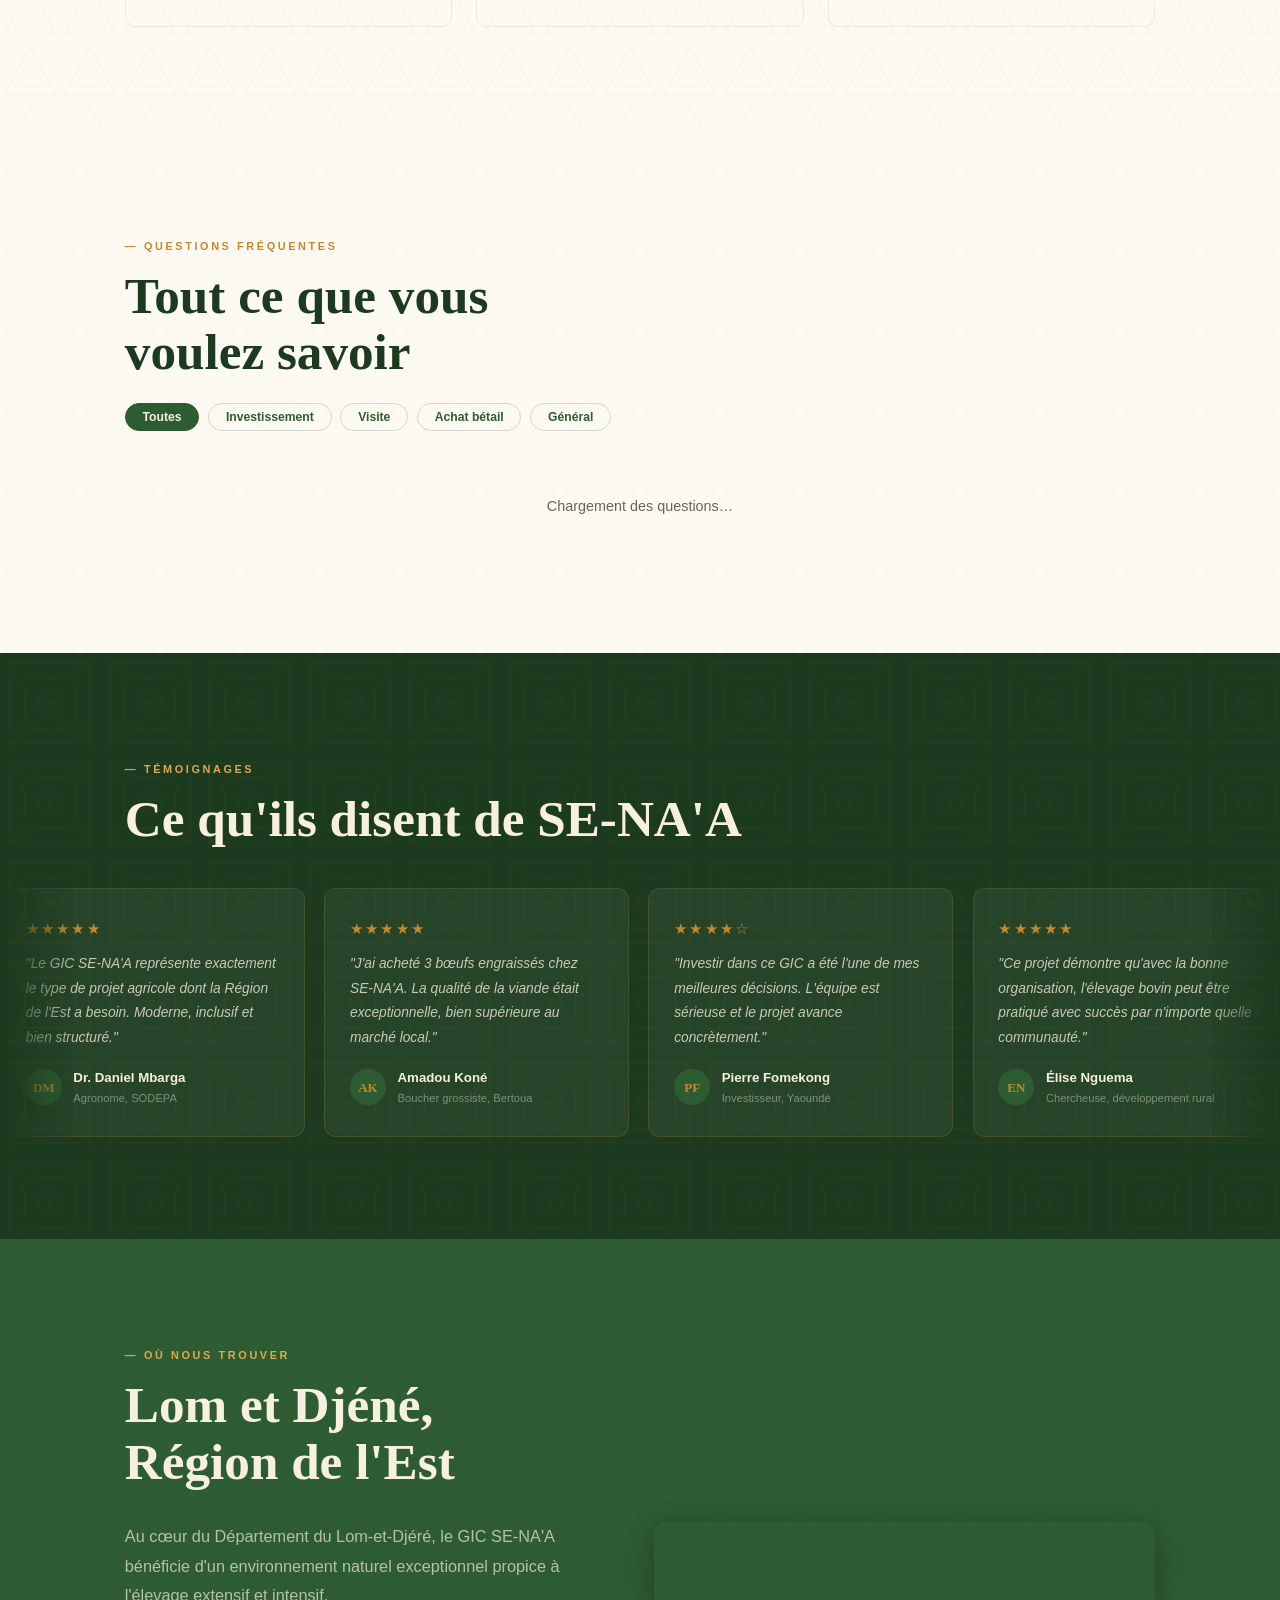
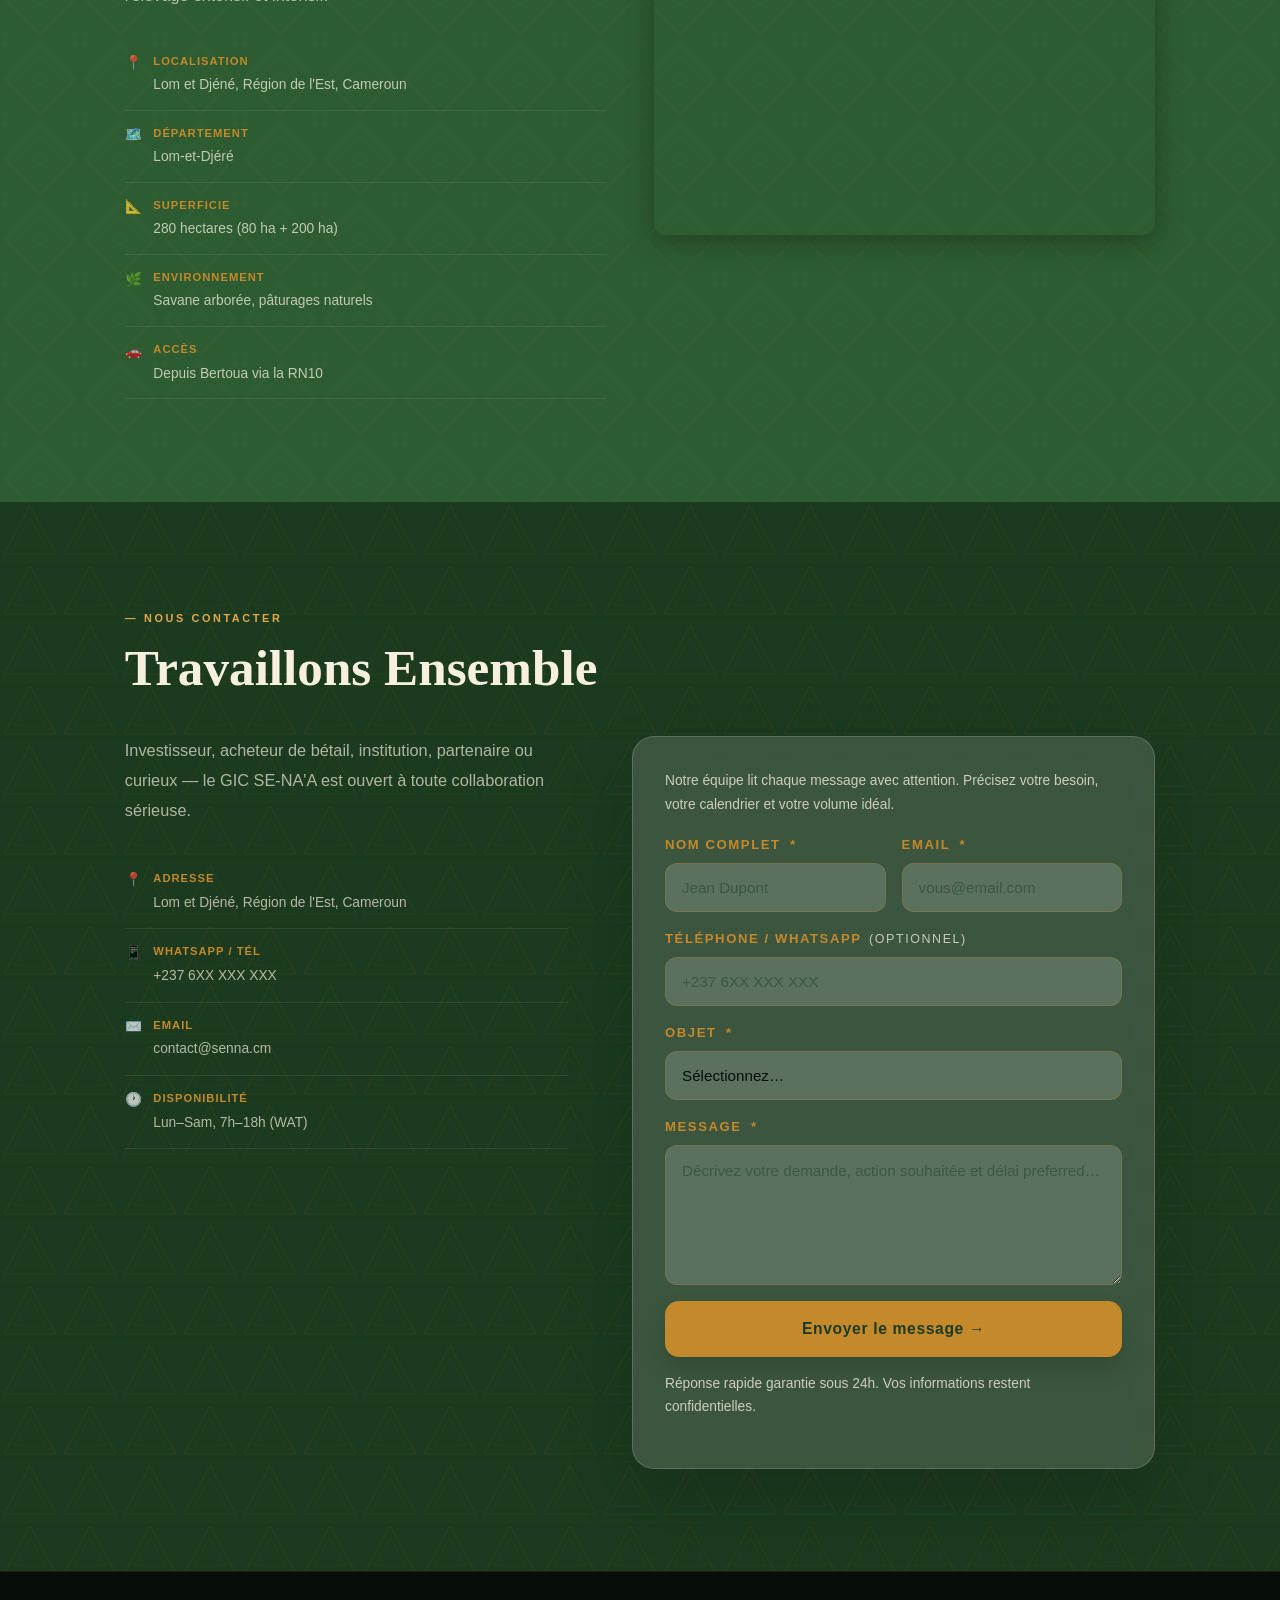
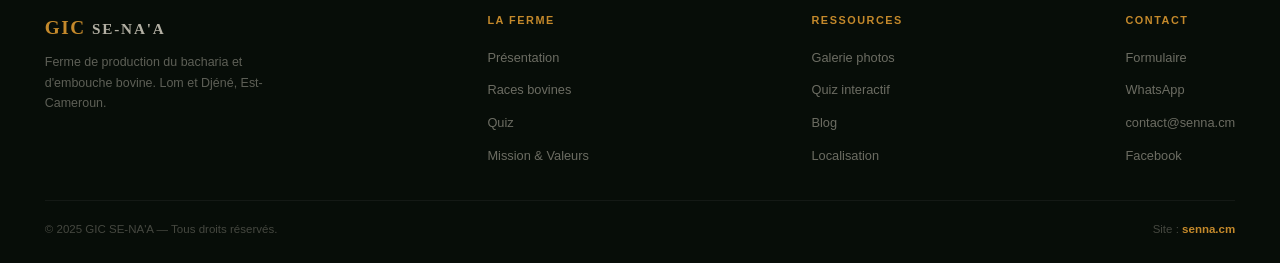
==== commit 05a91ff2: "api Gnews" ====
--- a/index.html
+++ b/index.html
@@ -452,7 +452,7 @@
 <!-- Cookie -->
 <div id="ck"><p>🍪 Ce site utilise Google Analytics. <a href="#">Politique de confidentialité</a>.</p><button id="ckok">J'accepte</button></div>
 
-<!-- Modal Article Blog -->
+<!-- Modal Blog -->
 <div id="blog-modal" style="
   position:fixed;inset:0;z-index:998;
   background:rgba(0,0,0,.88);
@@ -467,7 +467,7 @@
     max-width:720px;width:100%;
     max-height:88vh;overflow-y:auto;
     position:relative;
-  ">
+  " id="blog-modal-inner">
     <button id="blog-modal-close" style="
       position:absolute;top:1rem;right:1rem;
       background:rgba(0,0,0,.08);border:none;
@@ -476,35 +476,44 @@
       display:flex;align-items:center;justify-content:center;
       z-index:2;
     ">✕</button>
-    <div id="blog-modal-img" style="height:240px;border-radius:14px 14px 0 0;overflow:hidden;">
+    <div style="height:260px;border-radius:14px 14px 0 0;overflow:hidden;">
       <img id="bmi" src="" alt="" style="width:100%;height:100%;object-fit:cover;">
     </div>
     <div style="padding:2rem;">
-      <span id="bm-source" style="
+      <span id="bm-cat" style="
         font-size:.7rem;font-weight:700;letter-spacing:.12em;
         text-transform:uppercase;color:var(--gold);
+        display:block;margin-bottom:.5rem;
       "></span>
       <h2 id="bm-titre" style="
         font-family:'Fraunces',serif;
         font-size:1.6rem;font-weight:700;
-        color:var(--gd);margin:.6rem 0 1rem;
+        color:var(--gd);margin-bottom:.5rem;
         line-height:1.25;
       "></h2>
-      <p id="bm-resume" style="
-        font-size:.95rem;color:var(--mu);
-        line-height:1.8;margin-bottom:1.5rem;
-      "></p>
+      <p style="font-size:.78rem;color:var(--mu);margin-bottom:1.2rem;" id="bm-date"></p>
+      <div id="bm-contenu" style="
+        font-size:.95rem;color:#333;
+        line-height:1.85;margin-bottom:1.8rem;
+        border-top:1px solid rgba(45,92,50,.1);
+        padding-top:1.2rem;
+        white-space:pre-line;
+      "></div>
       <div style="display:flex;gap:1rem;flex-wrap:wrap;">
-        <a id="bm-lire" href="#" target="_blank" rel="noopener" class="btn btn-g">
-          Lire l'article complet →
-        </a>
-        <a id="bm-wa" href="#" target="_blank" rel="noopener" class="btn btn-o" style="color:var(--gd)">
+        <a id="bm-wa" href="#" target="_blank" rel="noopener" class="btn btn-g">
           Partager sur WhatsApp
         </a>
+        <button onclick="document.getElementById('blog-modal').style.display='none';document.body.style.overflow='';"
+          class="btn btn-o" style="border:1.5px solid rgba(45,92,50,.2);color:var(--gd)">
+          Fermer
+        </button>
       </div>
     </div>
   </div>
 </div>
+
+
+
 
 <script src="main.js" defer></script>
 </body>
--- a/styles.css
+++ b/styles.css
@@ -1009,7 +1009,7 @@
   border-radius: inherit;
   background: radial-gradient(
     circle 180px at var(--mouse-x) var(--mouse-y),
-    rgba(196,137,43,.12) 0%,
+    rgba(196,137,43,.20) 0%,
     transparent 70%
   );
   opacity: 0;
--- a/styles.css
+++ b/styles.css
@@ -1009,7 +1009,7 @@
   border-radius: inherit;
   background: radial-gradient(
     circle 180px at var(--mouse-x) var(--mouse-y),
-    rgba(196,137,43,.12) 0%,
+    rgba(196,137,43,.20) 0%,
     transparent 70%
   );
   opacity: 0;
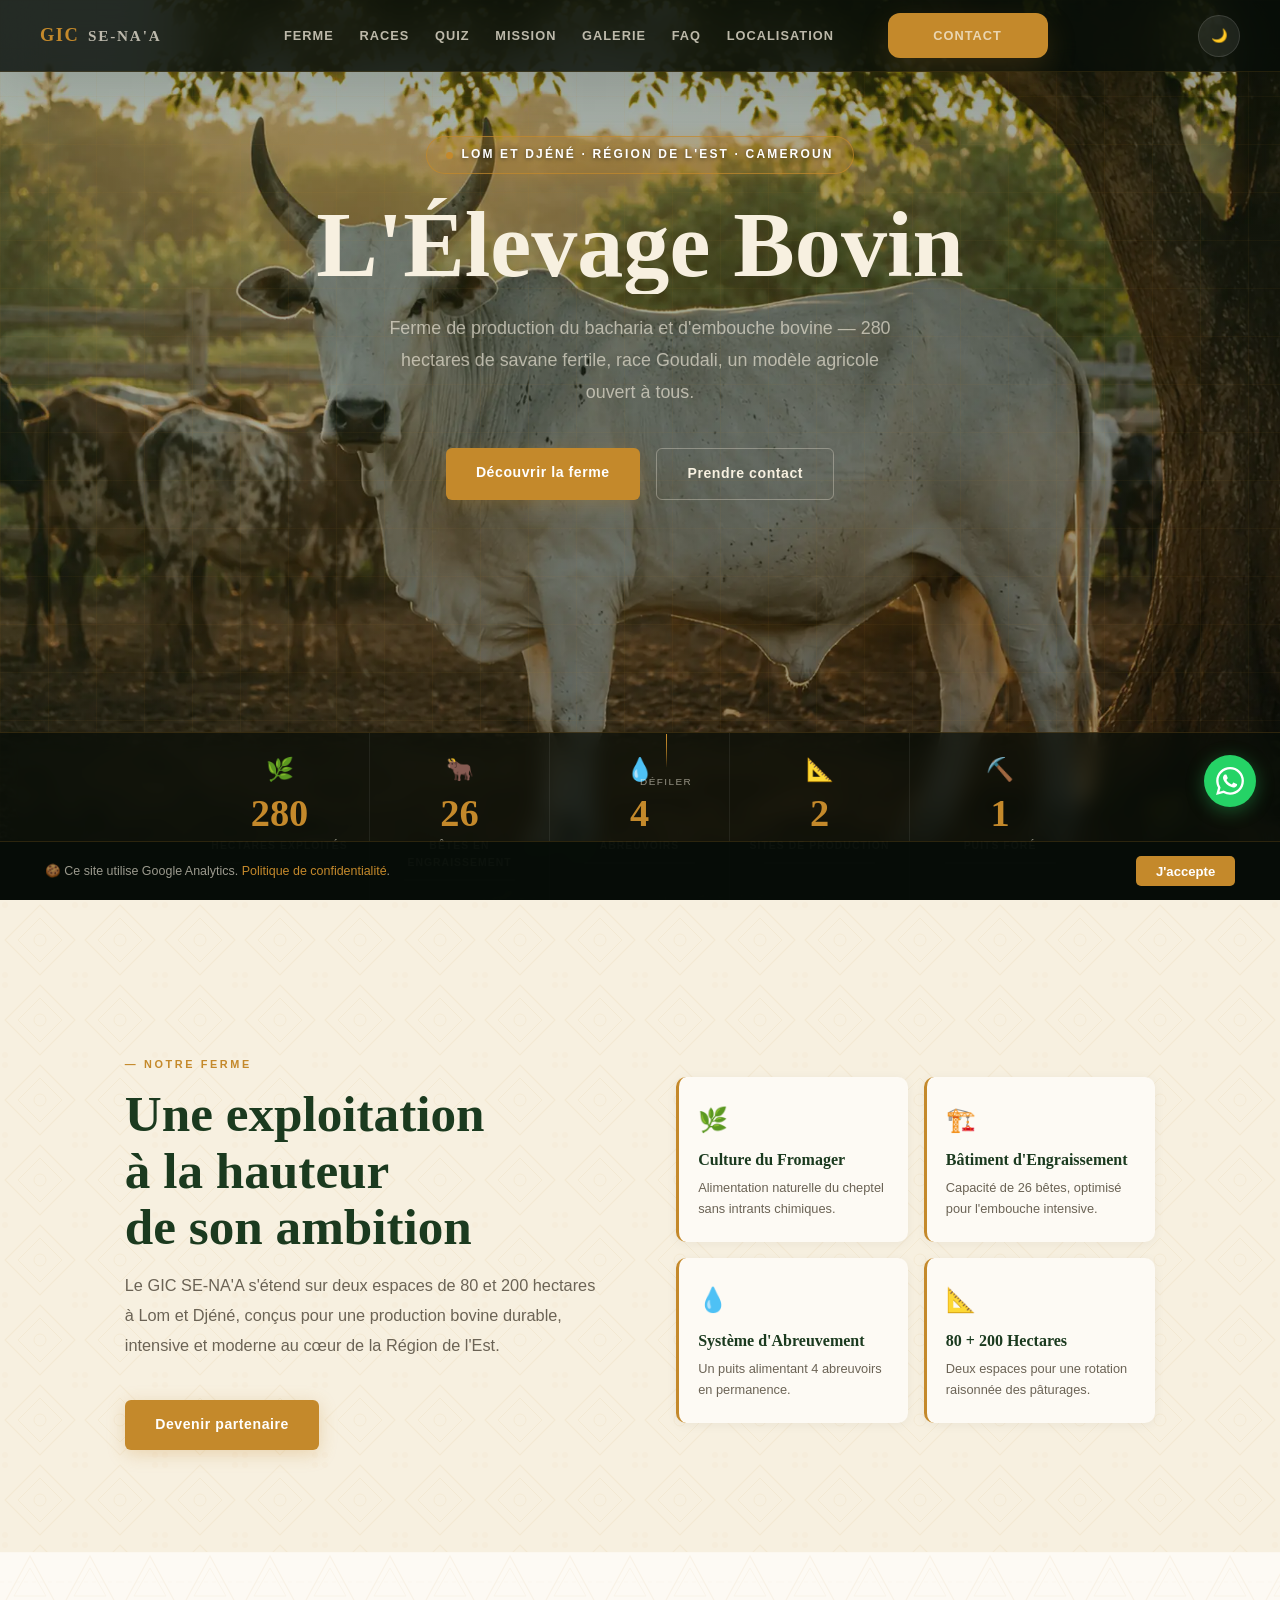
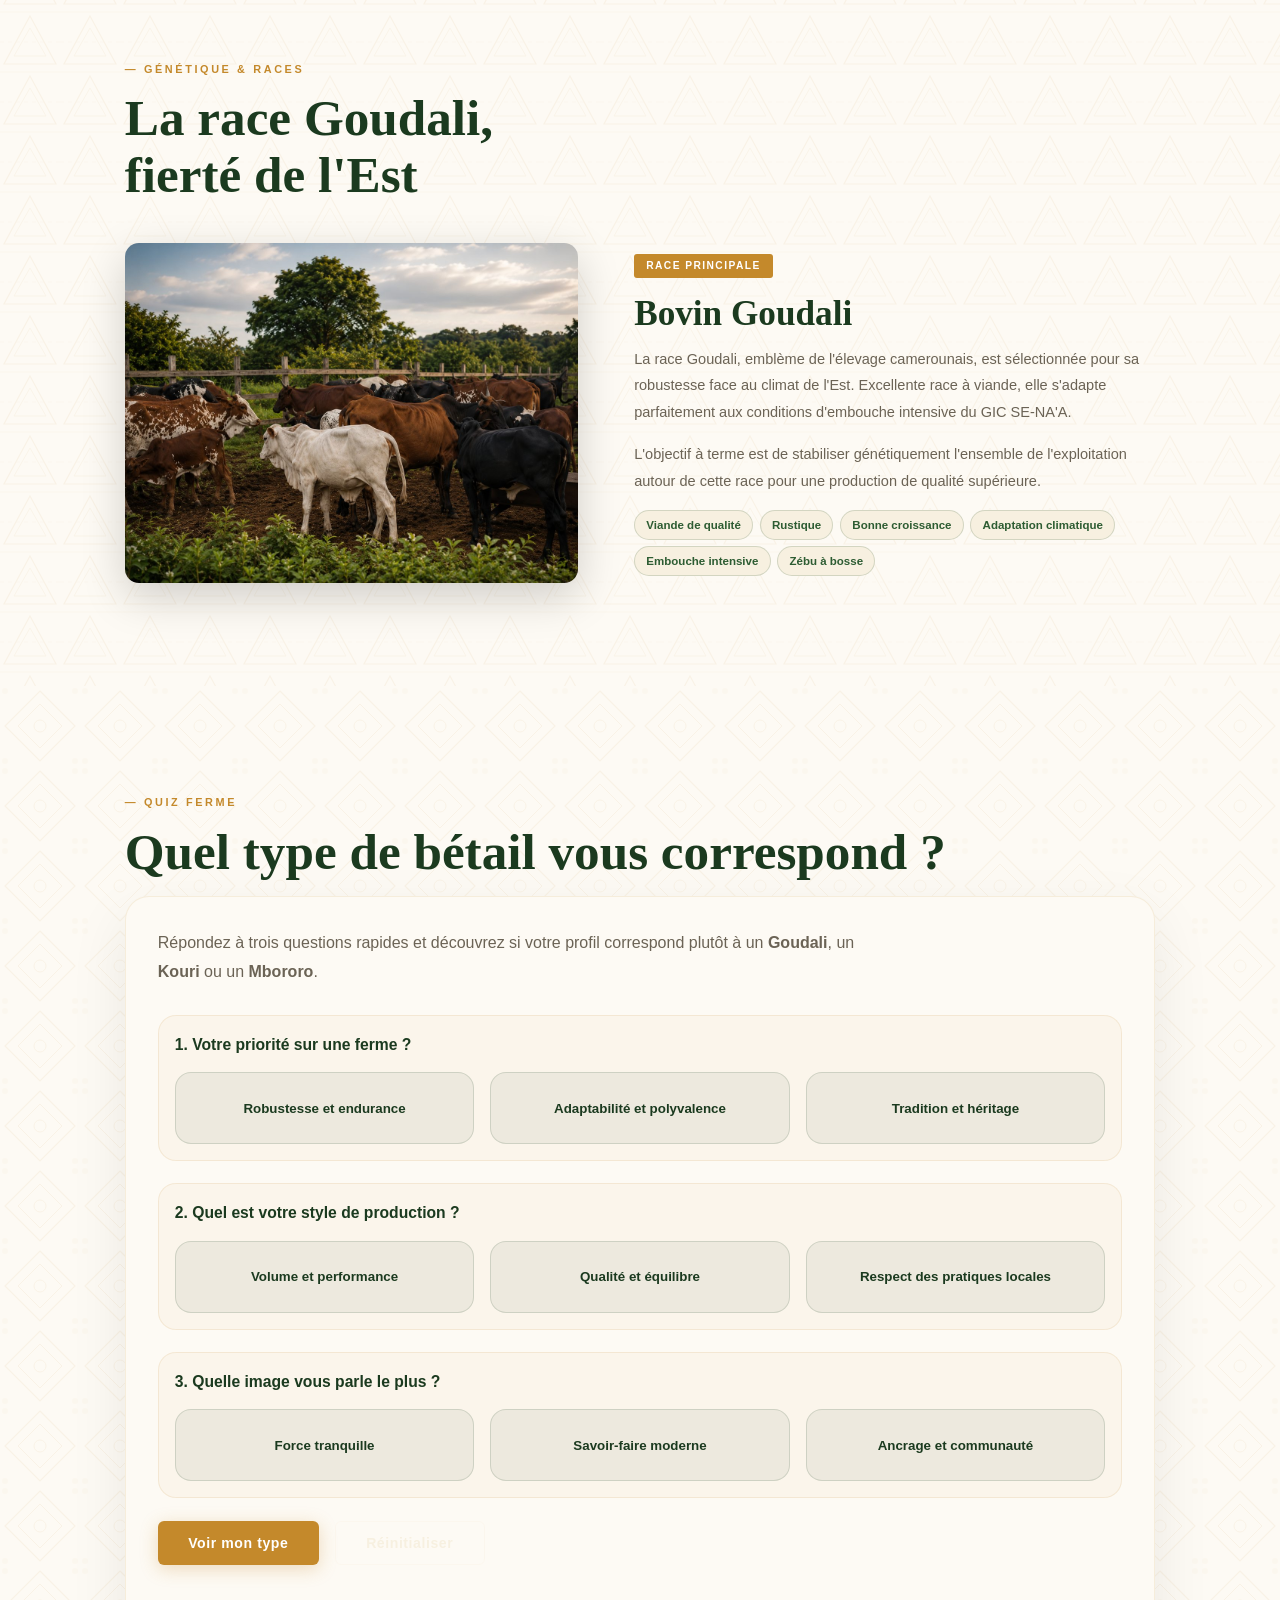
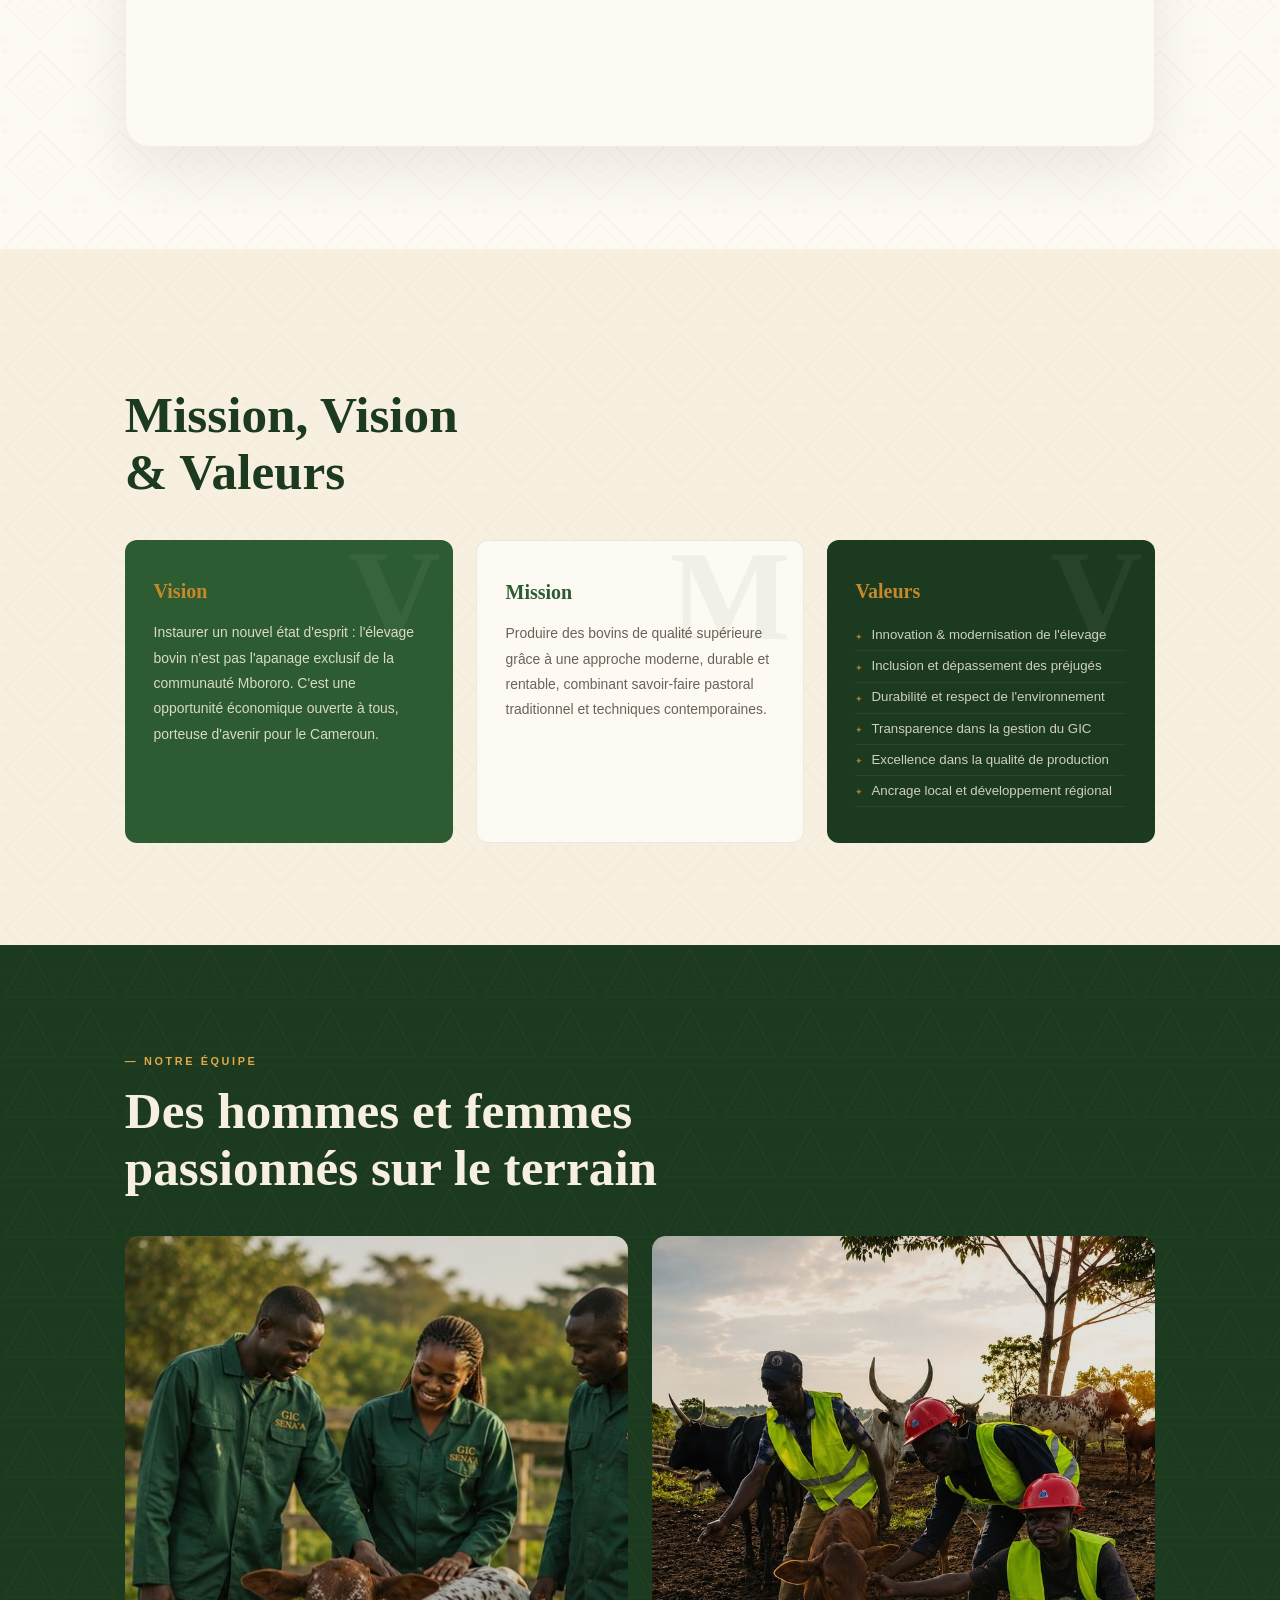
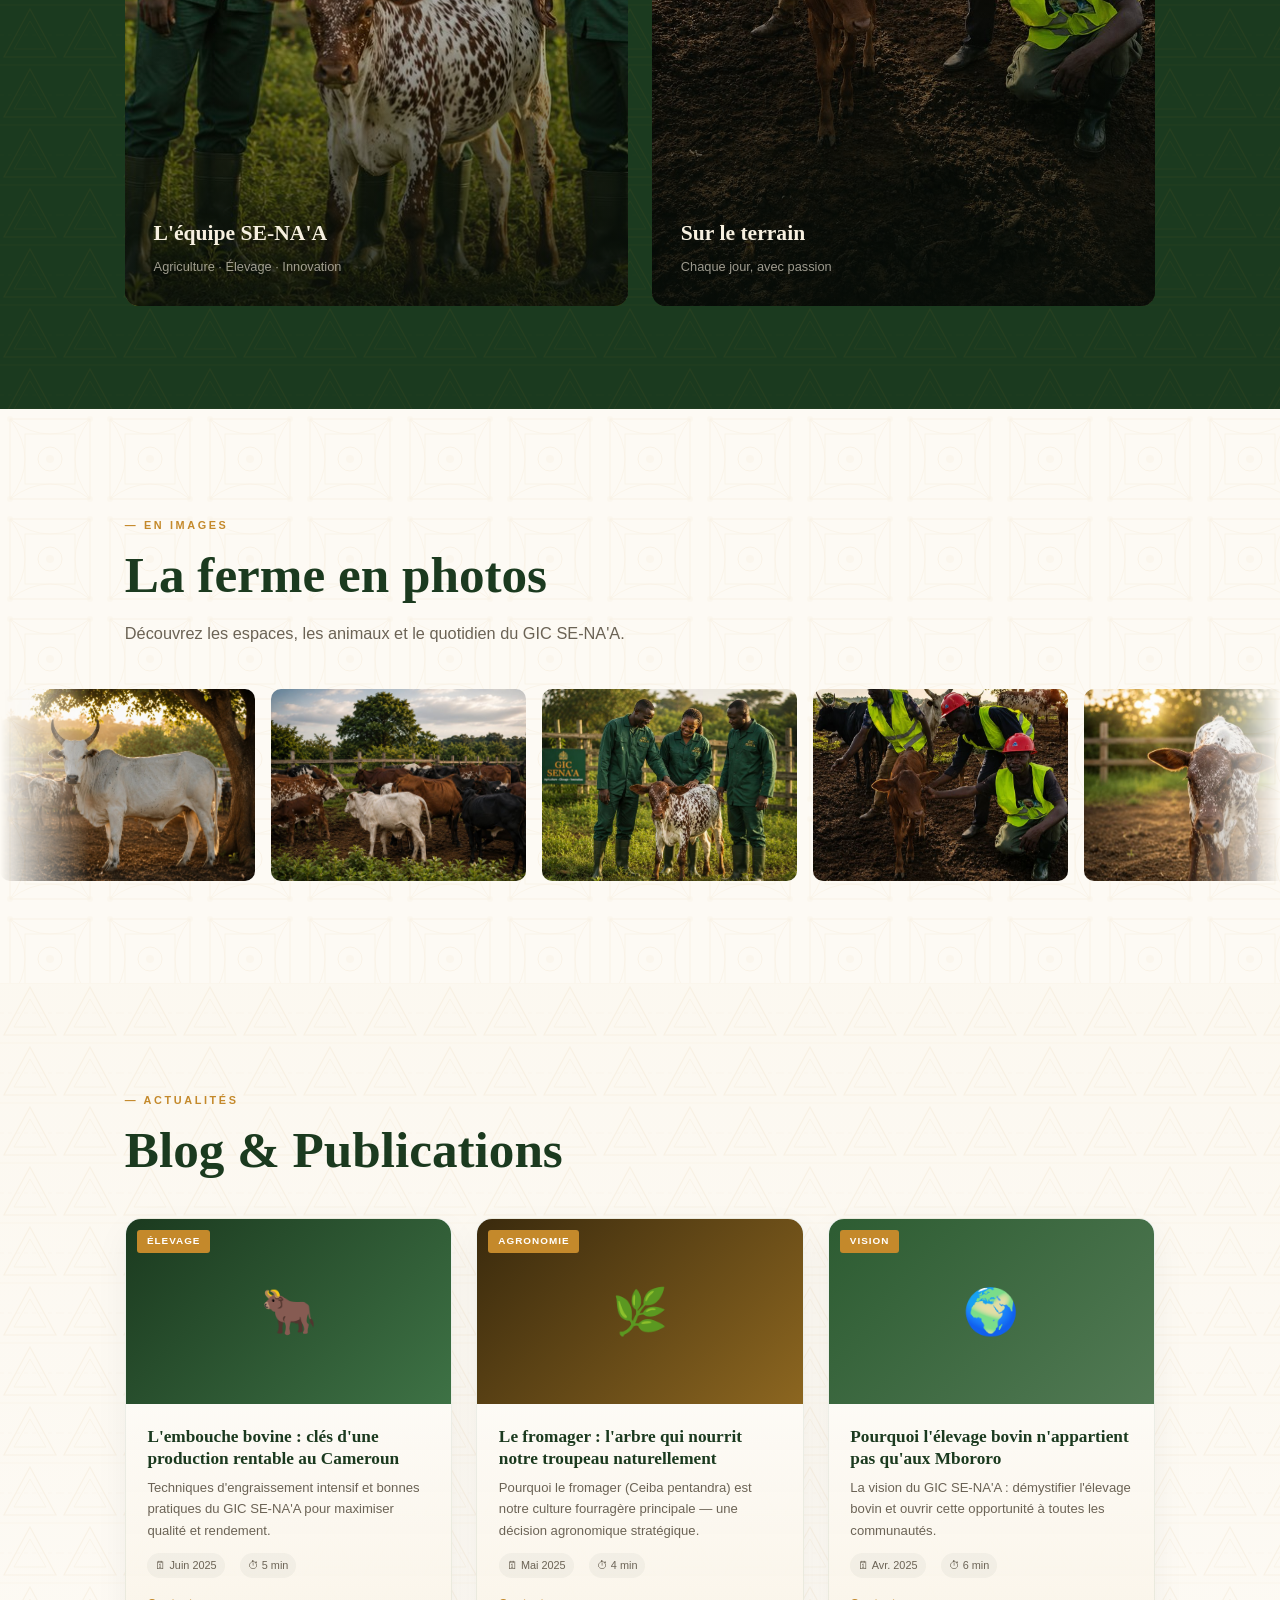
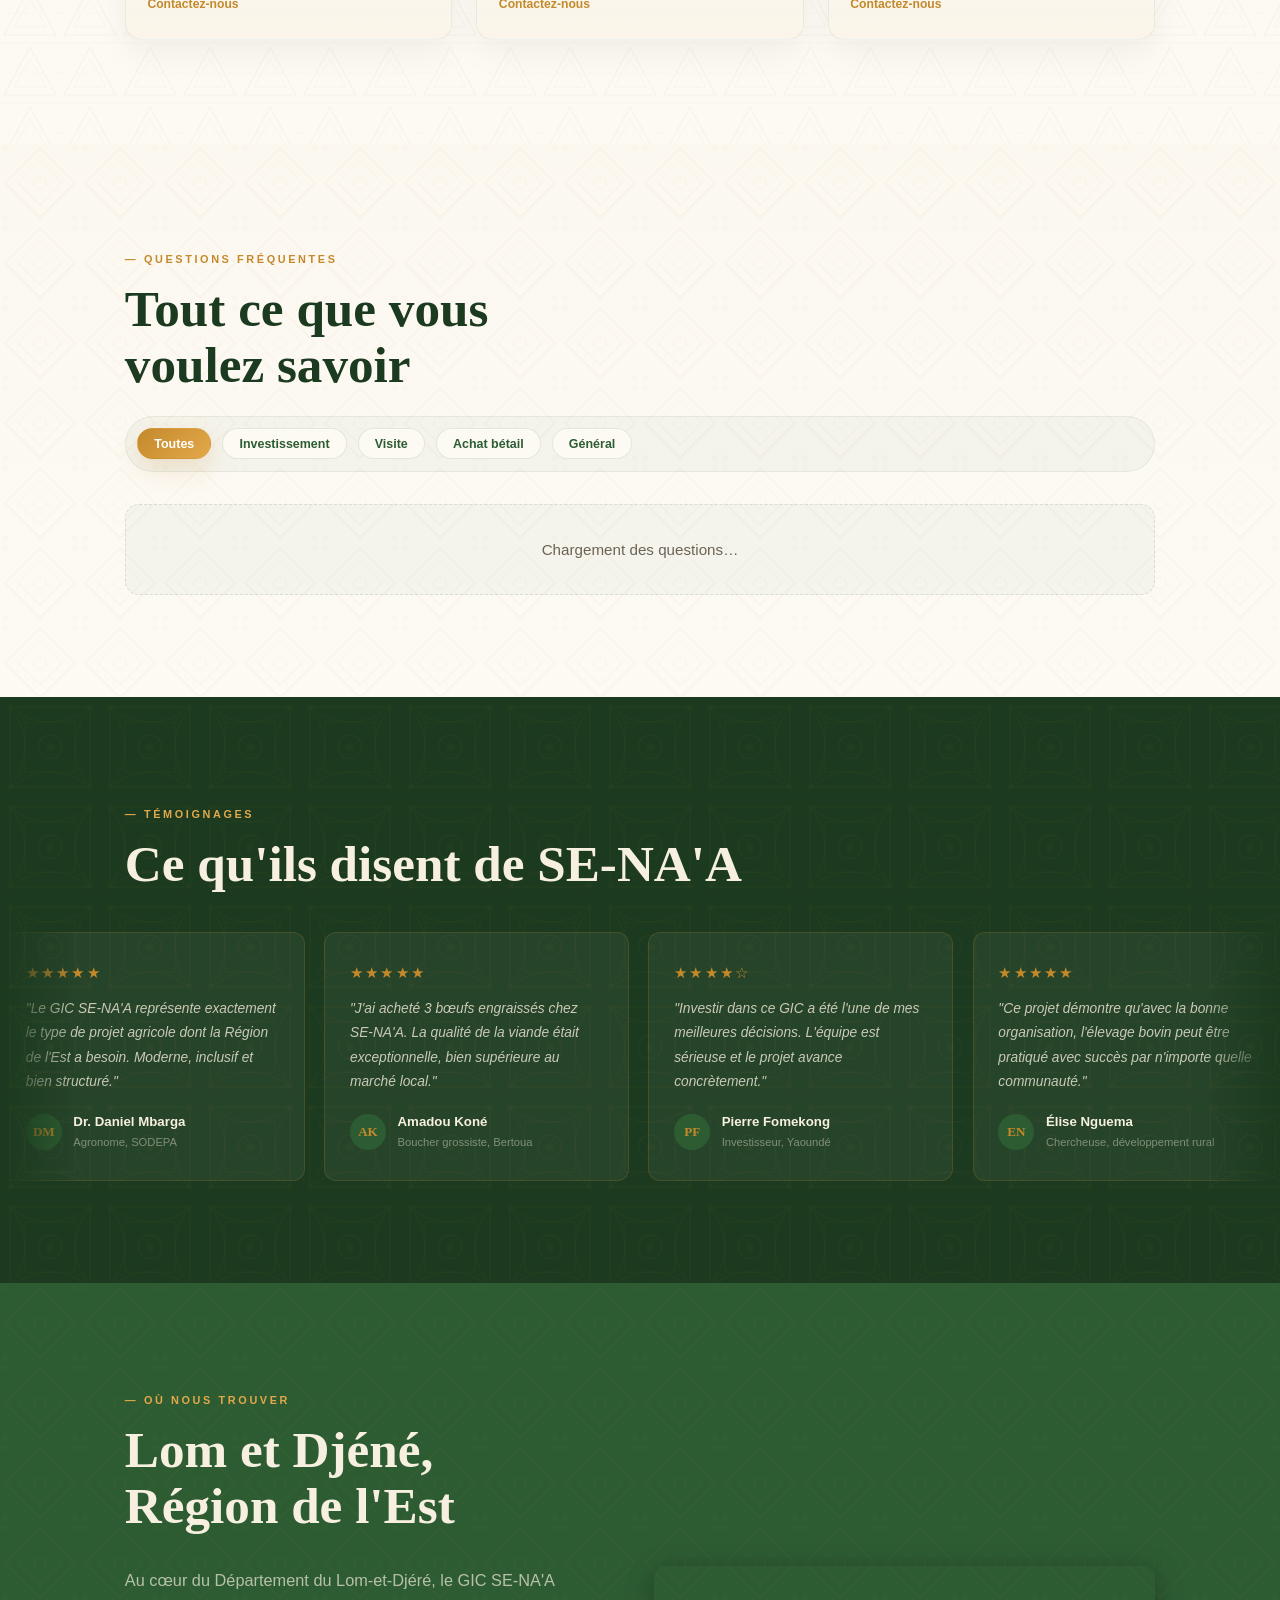
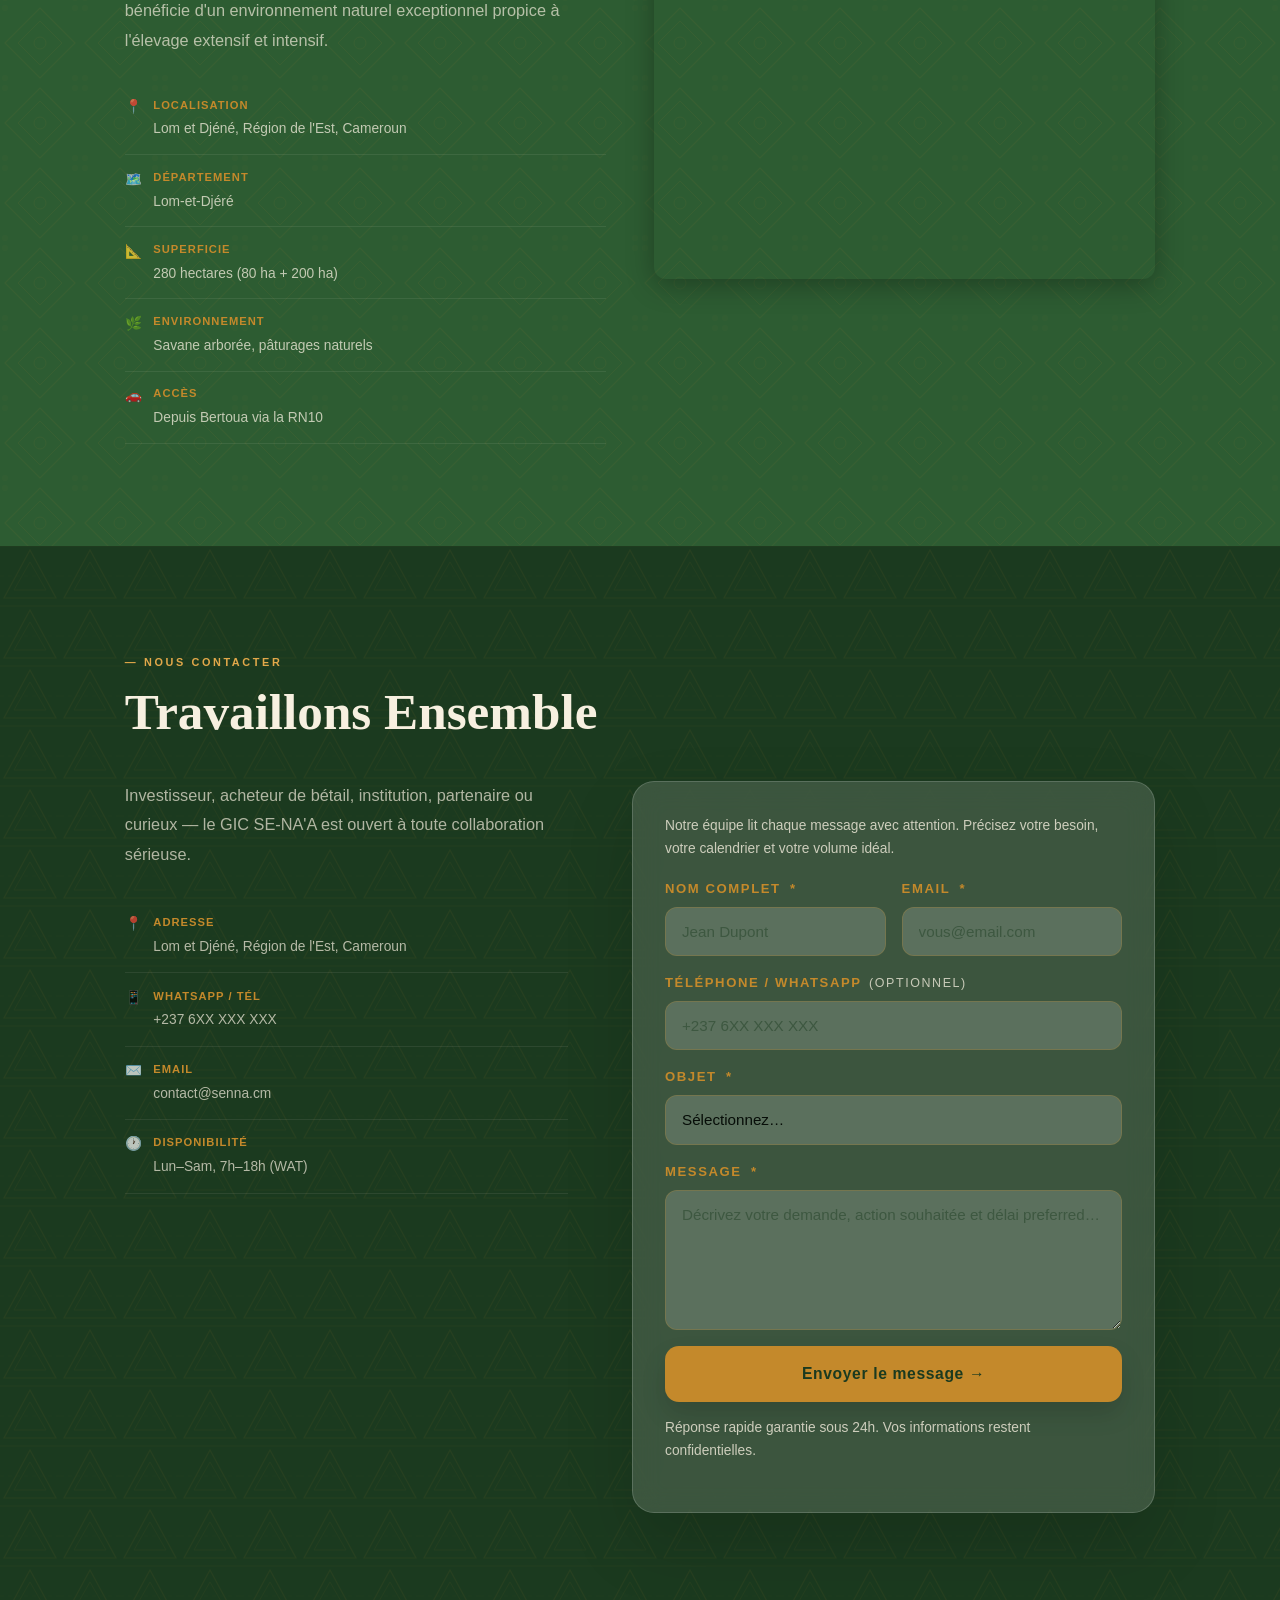
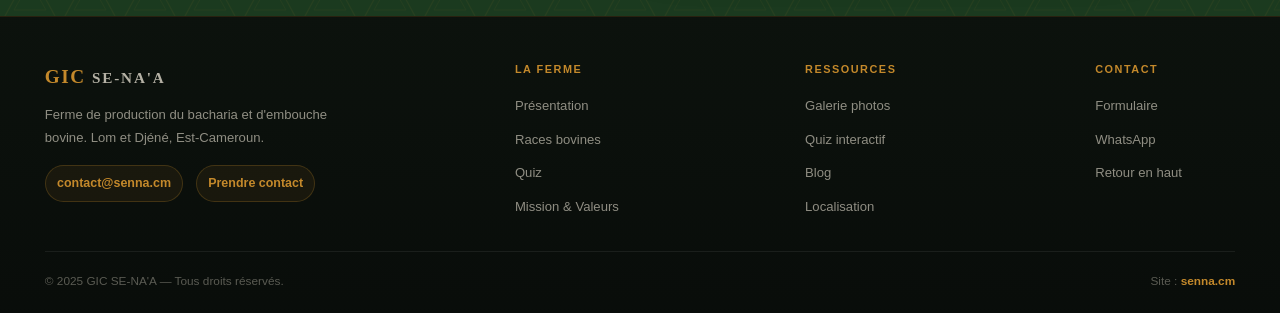
==== commit 1063a778: "blog etabli" ====
--- a/index.html
+++ b/index.html
@@ -430,12 +430,19 @@
     <div class="fbrand">
       <a href="#hero" class="logo">GIC <span>SE-NA'A</span></a>
       <p>Ferme de production du bacharia et d'embouche bovine. Lom et Djéné, Est-Cameroun.</p>
+      <div class="fcontact">
+        <a href="mailto:contact@senna.cm">contact@senna.cm</a>
+        <a href="#ct">Prendre contact</a>
+      </div>
     </div>
     <div class="fcol"><h5>La Ferme</h5><ul><li><a href="#pres">Présentation</a></li><li><a href="#races">Races bovines</a></li><li><a href="#quiz">Quiz</a></li><li><a href="#miss">Mission &amp; Valeurs</a></li></ul></div>
     <div class="fcol"><h5>Ressources</h5><ul><li><a href="#gal">Galerie photos</a></li><li><a href="#quiz">Quiz interactif</a></li><li><a href="#blg">Blog</a></li><li><a href="#loc">Localisation</a></li></ul></div>
-    <div class="fcol"><h5>Contact</h5><ul><li><a href="#ct">Formulaire</a></li><li><a href="https://wa.me/2376XXXXXXXX" target="_blank" rel="noopener">WhatsApp</a></li><li><a href="mailto:contact@senna.cm">contact@senna.cm</a></li><li><a href="#" target="_blank" rel="noopener">Facebook</a></li></ul></div>
-  </div>
-  <div class="fbot"><p>© 2025 GIC SE-NA'A — Tous droits réservés.</p><p>Site : <strong>senna.cm</strong></p></div>
+    <div class="fcol"><h5>Contact</h5><ul><li><a href="#ct">Formulaire</a></li><li><a href="https://wa.me/237693048669" target="_blank" rel="noopener">WhatsApp</a></li><li><a href="#hero">Retour en haut</a></li></ul></div>
+  </div>
+  <div class="fbot">
+    <p>© 2025 GIC SE-NA'A — Tous droits réservés.</p>
+    <p>Site : <strong>senna.cm</strong></p>
+  </div>
 </footer>
 
 <!-- WhatsApp flottant -->
--- a/styles.css
+++ b/styles.css
@@ -96,6 +96,14 @@
   color: #e8f0ff !important;
 }
 
+[data-theme="dark"] .ht {
+  color: #f7f1e4 !important;
+}
+
+[data-theme="dark"] .ht em {
+  color: var(--gold) !important;
+}
+
 [data-theme="dark"] .motif-bamileke::before,
 [data-theme="dark"] .motif-fulani::before,
 [data-theme="dark"] .motif-bamoun::before {
@@ -182,8 +190,86 @@
   border-color: rgba(255, 255, 255, .12);
 }
 
+[data-theme="dark"] #blg,
+[data-theme="dark"] #faq {
+  background: linear-gradient(180deg, rgba(4, 8, 16, .9), rgba(7, 14, 28, .85));
+}
+
+[data-theme="dark"] .faq-filters {
+  background: rgba(255,255,255,.04);
+  border-color: rgba(255,255,255,.1);
+  box-shadow: inset 0 1px 0 rgba(255,255,255,.04);
+}
+
+[data-theme="dark"] .faqbtn {
+  background: rgba(255,255,255,.06);
+  border-color: rgba(255,255,255,.12);
+  color: #e8f0ff;
+}
+
+[data-theme="dark"] .faqbtn.on,
+[data-theme="dark"] .faqbtn:hover {
+  background: linear-gradient(135deg, rgba(226,168,74,.26), rgba(196,137,43,.2));
+  border-color: rgba(226,168,74,.5);
+  color: #fff;
+}
+
+[data-theme="dark"] .faq-item {
+  background: rgba(255,255,255,.05);
+  border-color: rgba(255,255,255,.12);
+  box-shadow: 0 18px 42px rgba(0,0,0,.24);
+}
+
+[data-theme="dark"] .faq-q-text,
+[data-theme="dark"] .faq-a p,
+[data-theme="dark"] .faq-loading {
+  color: #dce7ff;
+}
+
+[data-theme="dark"] .faq-a p {
+  border-color: rgba(255,255,255,.12);
+}
+
+[data-theme="dark"] .faq-cat {
+  background: rgba(226,168,74,.2);
+  color: var(--glt);
+}
+
 [data-theme="dark"] .bc {
   box-shadow: 0 18px 50px rgba(0, 0, 0, .24);
+}
+
+[data-theme="dark"] #blog-modal {
+  background: rgba(2, 5, 10, .9);
+}
+
+[data-theme="dark"] #blog-modal-inner {
+  background: linear-gradient(180deg, rgba(10, 16, 28, .98), rgba(5, 10, 20, .96));
+  border: 1px solid rgba(255, 255, 255, .12);
+  box-shadow: 0 28px 80px rgba(0, 0, 0, .42);
+}
+
+[data-theme="dark"] #blog-modal-close {
+  background: rgba(255, 255, 255, .08);
+  color: #e8f0ff;
+}
+
+[data-theme="dark"] #bm-titre {
+  color: #f4f7ff !important;
+}
+
+[data-theme="dark"] #bm-date,
+[data-theme="dark"] #bm-contenu {
+  color: #c8d8f0 !important;
+}
+
+[data-theme="dark"] #bm-contenu {
+  border-color: rgba(255, 255, 255, .12);
+}
+
+[data-theme="dark"] #blog-modal .btn-o {
+  color: #e8f0ff !important;
+  border-color: rgba(255, 255, 255, .18) !important;
 }
 
 [data-theme="dark"] .quiz-card {
@@ -563,19 +649,23 @@
 #lbprev{left:1.5rem}#lbnext{right:1.5rem}
 
 /* ══ BLOG ════════════════════════════════════════════════ */
-#blg{background:var(--wh)}
+#blg{background:linear-gradient(180deg, rgba(247,240,224,.18), transparent)}
 .bgrid{display:grid;grid-template-columns:repeat(auto-fill,minmax(285px,1fr));gap:1.5rem;margin-top:2.5rem}
 .bc {
-  border-radius:10px;
+  position:relative;
+  background:linear-gradient(180deg, rgba(255,255,255,.98), rgba(250,244,232,.94));
+  border-radius:16px;
   overflow:hidden;
-  border:1.5px solid rgba(45,92,50,.09);
+  border:1px solid rgba(45,92,50,.08);
+  box-shadow:0 12px 34px rgba(11,20,9,.05);
   transition: transform .35s cubic-bezier(.25,.46,.45,.94),
-              box-shadow .35s ease;
+              box-shadow .35s ease, border-color .25s ease;
   cursor: pointer;
 }
 .bc:hover {
   transform: translateY(-8px) scale(1.02);
-  box-shadow: 0 20px 50px rgba(0,0,0,.18);
+  box-shadow: 0 22px 50px rgba(0,0,0,.16);
+  border-color: rgba(196,137,43,.28);
 }
 .bc:hover .bt img {
   transform: scale(1.08);
@@ -584,18 +674,19 @@
   transition: transform .6s cubic-bezier(.25,.46,.45,.94);
   transform: scale(1);
 }
-.bt{height:185px;display:flex;align-items:center;justify-content:center;font-size:2.8rem;position:relative}
+.bt{height:185px;display:flex;align-items:center;justify-content:center;font-size:2.8rem;position:relative;overflow:hidden}
 .bt img{width:100%;height:100%;object-fit:cover;display:block}
 .bt1{background:linear-gradient(135deg,var(--gd),var(--gw))}
 .bt2{background:linear-gradient(135deg,#3a2a0d,#8c6620)}
 .bt3{background:linear-gradient(135deg,var(--gm),var(--gl))}
 .bcat{position:absolute;top:.7rem;left:.7rem;background:var(--gold);color:#fff;font-size:.62rem;font-weight:700;letter-spacing:.1em;text-transform:uppercase;padding:.2rem .62rem;border-radius:3px}
-.bb{padding:1.35rem}
+.bb{padding:1.35rem 1.35rem 1.4rem}
 .bb h4{font-family:'Fraunces',serif;font-size:1.08rem;font-weight:700;color:var(--gd);margin-bottom:.38rem;line-height:1.3}
 .bb p{font-size:.82rem;color:var(--mu);line-height:1.65;margin-bottom:.7rem}
-.bmeta{display:flex;gap:1rem;font-size:.68rem;color:var(--mu);margin-bottom:.45rem}
-.brd{font-size:.76rem;font-weight:600;color:var(--gold)}
-.brd:hover{color:var(--glt)}
+.bmeta{display:flex;flex-wrap:wrap;gap:.55rem .95rem;font-size:.68rem;color:var(--mu);margin-bottom:.75rem}
+.bmeta span{display:inline-flex;align-items:center;gap:.3rem;padding:.24rem .5rem;border-radius:999px;background:rgba(27,58,31,.04)}
+.brd{display:inline-flex;align-items:center;font-size:.76rem;font-weight:700;color:var(--gold);transition:color .2s,transform .2s}
+.brd:hover{color:var(--glt);transform:translateX(2px)}
 
 /* ══ FEEDBACK (carousel) ═════════════════════════════════ */
 #fb{background:var(--gd)}
@@ -656,16 +747,21 @@
 .fmsg.err{color:#eb5757}
 
 /* ══ FOOTER ═══════════════════════════════════════════════ */
-footer{background:var(--dk);border-top:1px solid rgba(196,137,43,.14);padding:2.5rem clamp(1.25rem,5vw,2.8rem) 1.5rem}
-.ftop{display:flex;flex-wrap:wrap;gap:2.5rem;justify-content:space-between;margin-bottom:2rem}
-.fbrand .logo{display:block;margin-bottom:.5rem;font-size:1.2rem}
-.fbrand p{font-size:.78rem;color:rgba(247,240,224,.36);max-width:220px;line-height:1.65}
-.fcol h5{font-size:.68rem;font-weight:700;text-transform:uppercase;letter-spacing:.14em;color:var(--gold);margin-bottom:.82rem}
-.fcol ul{list-style:none;display:flex;flex-direction:column;gap:.4rem}
-.fcol a{font-size:.8rem;color:rgba(247,240,224,.42);transition:color .2s}
-.fcol a:hover{color:var(--gold)}
-.fbot{display:flex;flex-wrap:wrap;gap:1rem;justify-content:space-between;align-items:center;border-top:1px solid rgba(255,255,255,.05);padding-top:1.2rem}
-.fbot p{font-size:.72rem;color:rgba(247,240,224,.26)}
+footer{background:linear-gradient(180deg, rgba(7,13,8,.98), rgba(4,8,5,.98));border-top:1px solid rgba(196,137,43,.16);padding:2.8rem clamp(1.25rem,5vw,2.8rem) 1.4rem}
+.ftop{display:flex;flex-wrap:wrap;gap:2.2rem;justify-content:space-between;margin-bottom:2rem;align-items:flex-start}
+.fbrand{flex:1 1 260px;max-width:320px}
+.fbrand .logo{display:block;margin-bottom:.7rem;font-size:1.2rem}
+.fbrand p{font-size:.82rem;color:rgba(247,240,224,.56);line-height:1.7;margin-bottom:1rem}
+.fcontact{display:flex;flex-wrap:wrap;gap:.8rem}
+.fcontact a{display:inline-flex;align-items:center;gap:.35rem;font-size:.78rem;font-weight:600;color:var(--gold);padding:.45rem .7rem;border:1px solid rgba(196,137,43,.24);border-radius:999px;background:rgba(196,137,43,.08)}
+.fcontact a:hover{background:rgba(196,137,43,.16)}
+.fcol{min-width:140px}
+.fcol h5{font-size:.68rem;font-weight:700;text-transform:uppercase;letter-spacing:.14em;color:var(--gold);margin-bottom:.8rem}
+.fcol ul{list-style:none;display:flex;flex-direction:column;gap:.45rem}
+.fcol a{font-size:.82rem;color:rgba(247,240,224,.56);transition:color .2s,transform .2s}
+.fcol a:hover{color:var(--gold);transform:translateX(2px)}
+.fbot{display:flex;flex-wrap:wrap;gap:1rem;justify-content:space-between;align-items:center;border-top:1px solid rgba(255,255,255,.07);padding-top:1.2rem}
+.fbot p{font-size:.74rem;color:rgba(247,240,224,.34)}
 .fbot strong{color:var(--gold)}
 
 /* ══ FIXED WIDGETS ═══════════════════════════════════════════════ */
@@ -894,40 +990,49 @@
 
 
 /* ══ FAQ ══════════════════════════════════════════════════ */
-#faq { background: var(--wh); }
+#faq { background: linear-gradient(180deg, rgba(247,240,224,.18), transparent); }
 
 .faq-filters {
-  display: flex; flex-wrap: wrap; gap: .55rem;
+  display: flex; flex-wrap: wrap; gap: .7rem;
   margin: 1.4rem 0 2rem;
+  padding: .72rem;
+  border: 1px solid rgba(45,92,50,.08);
+  background: rgba(27,58,31,.03);
+  border-radius: 999px;
 }
 .faqbtn {
-  background: transparent;
-  border: 1.5px solid rgba(45,92,50,.2);
+  background: var(--wh);
+  border: 1px solid rgba(45,92,50,.12);
   color: var(--gm);
-  padding: .38rem 1.05rem;
-  border-radius: 20px;
-  font-size: .76rem; font-weight: 600;
-  transition: all .2s; cursor: pointer;
+  padding: .46rem 1rem;
+  border-radius: 999px;
+  font-size: .78rem; font-weight: 700;
+  transition: all .24s; cursor: pointer;
+  box-shadow: inset 0 1px 0 rgba(255,255,255,.35);
 }
 .faqbtn.on, .faqbtn:hover {
-  background: var(--gm); color: var(--cr);
-  border-color: var(--gm);
+  background: linear-gradient(135deg, var(--gold), var(--glt));
+  color: #fff;
+  border-color: transparent;
+  box-shadow: 0 10px 24px rgba(196,137,43,.2);
 }
 
 .faq-grid {
   display: flex; flex-direction: column; gap: 1rem;
 }
 .faq-item {
-  background: var(--wh);
-  border: 1.5px solid rgba(45,92,50,.1);
-  border-radius: 10px;
+  background: linear-gradient(180deg, rgba(255,255,255,.98), rgba(249,243,232,.96));
+  border: 1px solid rgba(45,92,50,.08);
+  border-radius: 16px;
   overflow: hidden;
-  transition: box-shadow .2s, border-color .2s;
+  transition: transform .2s, box-shadow .2s, border-color .2s;
   position: relative;
+  box-shadow: 0 14px 36px rgba(11,20,9,.05);
 }
 .faq-item:hover {
-  box-shadow: 0 6px 24px rgba(0,0,0,.08);
-  border-color: rgba(196,137,43,.3);
+  transform: translateY(-2px);
+  box-shadow: 0 18px 44px rgba(11,20,9,.1);
+  border-color: rgba(196,137,43,.28);
 }
 .faq-item[data-c="investissement"] { border-left: 4px solid var(--gold); }
 .faq-item[data-c="visite"]         { border-left: 4px solid var(--gm); }
@@ -943,12 +1048,12 @@
 }
 .faq-q-text {
   font-family: 'Fraunces', serif;
-  font-size: 1.05rem; font-weight: 600;
-  color: var(--gd); line-height: 1.3;
+  font-size: 1rem; font-weight: 600;
+  color: var(--gd); line-height: 1.35;
 }
 .faq-icon {
   width: 28px; height: 28px; border-radius: 50%;
-  background: rgba(196,137,43,.1);
+  background: rgba(196,137,43,.12);
   display: flex; align-items: center; justify-content: center;
   flex-shrink: 0;
   font-size: .9rem; color: var(--gold);
@@ -968,8 +1073,8 @@
   padding: 0 1.5rem 1.3rem;
 }
 .faq-a p {
-  font-size: .9rem; color: var(--mu);
-  line-height: 1.8; border-top: 1px solid rgba(45,92,50,.08);
+  font-size: .92rem; color: var(--mu);
+  line-height: 1.8; border-top: 1px solid rgba(45,92,50,.1);
   padding-top: 1rem;
 }
 .faq-cat {
@@ -982,7 +1087,10 @@
 }
 .faq-loading {
   text-align: center; color: var(--mu);
-  font-size: .9rem; padding: 2rem;
+  font-size: .95rem; padding: 2rem;
+  border: 1px dashed rgba(45,92,50,.14);
+  border-radius: 14px;
+  background: rgba(27,58,31,.03);
 }
 
 
--- a/styles.css
+++ b/styles.css
@@ -96,6 +96,14 @@
   color: #e8f0ff !important;
 }
 
+[data-theme="dark"] .ht {
+  color: #f7f1e4 !important;
+}
+
+[data-theme="dark"] .ht em {
+  color: var(--gold) !important;
+}
+
 [data-theme="dark"] .motif-bamileke::before,
 [data-theme="dark"] .motif-fulani::before,
 [data-theme="dark"] .motif-bamoun::before {
@@ -182,8 +190,86 @@
   border-color: rgba(255, 255, 255, .12);
 }
 
+[data-theme="dark"] #blg,
+[data-theme="dark"] #faq {
+  background: linear-gradient(180deg, rgba(4, 8, 16, .9), rgba(7, 14, 28, .85));
+}
+
+[data-theme="dark"] .faq-filters {
+  background: rgba(255,255,255,.04);
+  border-color: rgba(255,255,255,.1);
+  box-shadow: inset 0 1px 0 rgba(255,255,255,.04);
+}
+
+[data-theme="dark"] .faqbtn {
+  background: rgba(255,255,255,.06);
+  border-color: rgba(255,255,255,.12);
+  color: #e8f0ff;
+}
+
+[data-theme="dark"] .faqbtn.on,
+[data-theme="dark"] .faqbtn:hover {
+  background: linear-gradient(135deg, rgba(226,168,74,.26), rgba(196,137,43,.2));
+  border-color: rgba(226,168,74,.5);
+  color: #fff;
+}
+
+[data-theme="dark"] .faq-item {
+  background: rgba(255,255,255,.05);
+  border-color: rgba(255,255,255,.12);
+  box-shadow: 0 18px 42px rgba(0,0,0,.24);
+}
+
+[data-theme="dark"] .faq-q-text,
+[data-theme="dark"] .faq-a p,
+[data-theme="dark"] .faq-loading {
+  color: #dce7ff;
+}
+
+[data-theme="dark"] .faq-a p {
+  border-color: rgba(255,255,255,.12);
+}
+
+[data-theme="dark"] .faq-cat {
+  background: rgba(226,168,74,.2);
+  color: var(--glt);
+}
+
 [data-theme="dark"] .bc {
   box-shadow: 0 18px 50px rgba(0, 0, 0, .24);
+}
+
+[data-theme="dark"] #blog-modal {
+  background: rgba(2, 5, 10, .9);
+}
+
+[data-theme="dark"] #blog-modal-inner {
+  background: linear-gradient(180deg, rgba(10, 16, 28, .98), rgba(5, 10, 20, .96));
+  border: 1px solid rgba(255, 255, 255, .12);
+  box-shadow: 0 28px 80px rgba(0, 0, 0, .42);
+}
+
+[data-theme="dark"] #blog-modal-close {
+  background: rgba(255, 255, 255, .08);
+  color: #e8f0ff;
+}
+
+[data-theme="dark"] #bm-titre {
+  color: #f4f7ff !important;
+}
+
+[data-theme="dark"] #bm-date,
+[data-theme="dark"] #bm-contenu {
+  color: #c8d8f0 !important;
+}
+
+[data-theme="dark"] #bm-contenu {
+  border-color: rgba(255, 255, 255, .12);
+}
+
+[data-theme="dark"] #blog-modal .btn-o {
+  color: #e8f0ff !important;
+  border-color: rgba(255, 255, 255, .18) !important;
 }
 
 [data-theme="dark"] .quiz-card {
@@ -563,19 +649,23 @@
 #lbprev{left:1.5rem}#lbnext{right:1.5rem}
 
 /* ══ BLOG ════════════════════════════════════════════════ */
-#blg{background:var(--wh)}
+#blg{background:linear-gradient(180deg, rgba(247,240,224,.18), transparent)}
 .bgrid{display:grid;grid-template-columns:repeat(auto-fill,minmax(285px,1fr));gap:1.5rem;margin-top:2.5rem}
 .bc {
-  border-radius:10px;
+  position:relative;
+  background:linear-gradient(180deg, rgba(255,255,255,.98), rgba(250,244,232,.94));
+  border-radius:16px;
   overflow:hidden;
-  border:1.5px solid rgba(45,92,50,.09);
+  border:1px solid rgba(45,92,50,.08);
+  box-shadow:0 12px 34px rgba(11,20,9,.05);
   transition: transform .35s cubic-bezier(.25,.46,.45,.94),
-              box-shadow .35s ease;
+              box-shadow .35s ease, border-color .25s ease;
   cursor: pointer;
 }
 .bc:hover {
   transform: translateY(-8px) scale(1.02);
-  box-shadow: 0 20px 50px rgba(0,0,0,.18);
+  box-shadow: 0 22px 50px rgba(0,0,0,.16);
+  border-color: rgba(196,137,43,.28);
 }
 .bc:hover .bt img {
   transform: scale(1.08);
@@ -584,18 +674,19 @@
   transition: transform .6s cubic-bezier(.25,.46,.45,.94);
   transform: scale(1);
 }
-.bt{height:185px;display:flex;align-items:center;justify-content:center;font-size:2.8rem;position:relative}
+.bt{height:185px;display:flex;align-items:center;justify-content:center;font-size:2.8rem;position:relative;overflow:hidden}
 .bt img{width:100%;height:100%;object-fit:cover;display:block}
 .bt1{background:linear-gradient(135deg,var(--gd),var(--gw))}
 .bt2{background:linear-gradient(135deg,#3a2a0d,#8c6620)}
 .bt3{background:linear-gradient(135deg,var(--gm),var(--gl))}
 .bcat{position:absolute;top:.7rem;left:.7rem;background:var(--gold);color:#fff;font-size:.62rem;font-weight:700;letter-spacing:.1em;text-transform:uppercase;padding:.2rem .62rem;border-radius:3px}
-.bb{padding:1.35rem}
+.bb{padding:1.35rem 1.35rem 1.4rem}
 .bb h4{font-family:'Fraunces',serif;font-size:1.08rem;font-weight:700;color:var(--gd);margin-bottom:.38rem;line-height:1.3}
 .bb p{font-size:.82rem;color:var(--mu);line-height:1.65;margin-bottom:.7rem}
-.bmeta{display:flex;gap:1rem;font-size:.68rem;color:var(--mu);margin-bottom:.45rem}
-.brd{font-size:.76rem;font-weight:600;color:var(--gold)}
-.brd:hover{color:var(--glt)}
+.bmeta{display:flex;flex-wrap:wrap;gap:.55rem .95rem;font-size:.68rem;color:var(--mu);margin-bottom:.75rem}
+.bmeta span{display:inline-flex;align-items:center;gap:.3rem;padding:.24rem .5rem;border-radius:999px;background:rgba(27,58,31,.04)}
+.brd{display:inline-flex;align-items:center;font-size:.76rem;font-weight:700;color:var(--gold);transition:color .2s,transform .2s}
+.brd:hover{color:var(--glt);transform:translateX(2px)}
 
 /* ══ FEEDBACK (carousel) ═════════════════════════════════ */
 #fb{background:var(--gd)}
@@ -656,16 +747,21 @@
 .fmsg.err{color:#eb5757}
 
 /* ══ FOOTER ═══════════════════════════════════════════════ */
-footer{background:var(--dk);border-top:1px solid rgba(196,137,43,.14);padding:2.5rem clamp(1.25rem,5vw,2.8rem) 1.5rem}
-.ftop{display:flex;flex-wrap:wrap;gap:2.5rem;justify-content:space-between;margin-bottom:2rem}
-.fbrand .logo{display:block;margin-bottom:.5rem;font-size:1.2rem}
-.fbrand p{font-size:.78rem;color:rgba(247,240,224,.36);max-width:220px;line-height:1.65}
-.fcol h5{font-size:.68rem;font-weight:700;text-transform:uppercase;letter-spacing:.14em;color:var(--gold);margin-bottom:.82rem}
-.fcol ul{list-style:none;display:flex;flex-direction:column;gap:.4rem}
-.fcol a{font-size:.8rem;color:rgba(247,240,224,.42);transition:color .2s}
-.fcol a:hover{color:var(--gold)}
-.fbot{display:flex;flex-wrap:wrap;gap:1rem;justify-content:space-between;align-items:center;border-top:1px solid rgba(255,255,255,.05);padding-top:1.2rem}
-.fbot p{font-size:.72rem;color:rgba(247,240,224,.26)}
+footer{background:linear-gradient(180deg, rgba(7,13,8,.98), rgba(4,8,5,.98));border-top:1px solid rgba(196,137,43,.16);padding:2.8rem clamp(1.25rem,5vw,2.8rem) 1.4rem}
+.ftop{display:flex;flex-wrap:wrap;gap:2.2rem;justify-content:space-between;margin-bottom:2rem;align-items:flex-start}
+.fbrand{flex:1 1 260px;max-width:320px}
+.fbrand .logo{display:block;margin-bottom:.7rem;font-size:1.2rem}
+.fbrand p{font-size:.82rem;color:rgba(247,240,224,.56);line-height:1.7;margin-bottom:1rem}
+.fcontact{display:flex;flex-wrap:wrap;gap:.8rem}
+.fcontact a{display:inline-flex;align-items:center;gap:.35rem;font-size:.78rem;font-weight:600;color:var(--gold);padding:.45rem .7rem;border:1px solid rgba(196,137,43,.24);border-radius:999px;background:rgba(196,137,43,.08)}
+.fcontact a:hover{background:rgba(196,137,43,.16)}
+.fcol{min-width:140px}
+.fcol h5{font-size:.68rem;font-weight:700;text-transform:uppercase;letter-spacing:.14em;color:var(--gold);margin-bottom:.8rem}
+.fcol ul{list-style:none;display:flex;flex-direction:column;gap:.45rem}
+.fcol a{font-size:.82rem;color:rgba(247,240,224,.56);transition:color .2s,transform .2s}
+.fcol a:hover{color:var(--gold);transform:translateX(2px)}
+.fbot{display:flex;flex-wrap:wrap;gap:1rem;justify-content:space-between;align-items:center;border-top:1px solid rgba(255,255,255,.07);padding-top:1.2rem}
+.fbot p{font-size:.74rem;color:rgba(247,240,224,.34)}
 .fbot strong{color:var(--gold)}
 
 /* ══ FIXED WIDGETS ═══════════════════════════════════════════════ */
@@ -894,40 +990,49 @@
 
 
 /* ══ FAQ ══════════════════════════════════════════════════ */
-#faq { background: var(--wh); }
+#faq { background: linear-gradient(180deg, rgba(247,240,224,.18), transparent); }
 
 .faq-filters {
-  display: flex; flex-wrap: wrap; gap: .55rem;
+  display: flex; flex-wrap: wrap; gap: .7rem;
   margin: 1.4rem 0 2rem;
+  padding: .72rem;
+  border: 1px solid rgba(45,92,50,.08);
+  background: rgba(27,58,31,.03);
+  border-radius: 999px;
 }
 .faqbtn {
-  background: transparent;
-  border: 1.5px solid rgba(45,92,50,.2);
+  background: var(--wh);
+  border: 1px solid rgba(45,92,50,.12);
   color: var(--gm);
-  padding: .38rem 1.05rem;
-  border-radius: 20px;
-  font-size: .76rem; font-weight: 600;
-  transition: all .2s; cursor: pointer;
+  padding: .46rem 1rem;
+  border-radius: 999px;
+  font-size: .78rem; font-weight: 700;
+  transition: all .24s; cursor: pointer;
+  box-shadow: inset 0 1px 0 rgba(255,255,255,.35);
 }
 .faqbtn.on, .faqbtn:hover {
-  background: var(--gm); color: var(--cr);
-  border-color: var(--gm);
+  background: linear-gradient(135deg, var(--gold), var(--glt));
+  color: #fff;
+  border-color: transparent;
+  box-shadow: 0 10px 24px rgba(196,137,43,.2);
 }
 
 .faq-grid {
   display: flex; flex-direction: column; gap: 1rem;
 }
 .faq-item {
-  background: var(--wh);
-  border: 1.5px solid rgba(45,92,50,.1);
-  border-radius: 10px;
+  background: linear-gradient(180deg, rgba(255,255,255,.98), rgba(249,243,232,.96));
+  border: 1px solid rgba(45,92,50,.08);
+  border-radius: 16px;
   overflow: hidden;
-  transition: box-shadow .2s, border-color .2s;
+  transition: transform .2s, box-shadow .2s, border-color .2s;
   position: relative;
+  box-shadow: 0 14px 36px rgba(11,20,9,.05);
 }
 .faq-item:hover {
-  box-shadow: 0 6px 24px rgba(0,0,0,.08);
-  border-color: rgba(196,137,43,.3);
+  transform: translateY(-2px);
+  box-shadow: 0 18px 44px rgba(11,20,9,.1);
+  border-color: rgba(196,137,43,.28);
 }
 .faq-item[data-c="investissement"] { border-left: 4px solid var(--gold); }
 .faq-item[data-c="visite"]         { border-left: 4px solid var(--gm); }
@@ -943,12 +1048,12 @@
 }
 .faq-q-text {
   font-family: 'Fraunces', serif;
-  font-size: 1.05rem; font-weight: 600;
-  color: var(--gd); line-height: 1.3;
+  font-size: 1rem; font-weight: 600;
+  color: var(--gd); line-height: 1.35;
 }
 .faq-icon {
   width: 28px; height: 28px; border-radius: 50%;
-  background: rgba(196,137,43,.1);
+  background: rgba(196,137,43,.12);
   display: flex; align-items: center; justify-content: center;
   flex-shrink: 0;
   font-size: .9rem; color: var(--gold);
@@ -968,8 +1073,8 @@
   padding: 0 1.5rem 1.3rem;
 }
 .faq-a p {
-  font-size: .9rem; color: var(--mu);
-  line-height: 1.8; border-top: 1px solid rgba(45,92,50,.08);
+  font-size: .92rem; color: var(--mu);
+  line-height: 1.8; border-top: 1px solid rgba(45,92,50,.1);
   padding-top: 1rem;
 }
 .faq-cat {
@@ -982,7 +1087,10 @@
 }
 .faq-loading {
   text-align: center; color: var(--mu);
-  font-size: .9rem; padding: 2rem;
+  font-size: .95rem; padding: 2rem;
+  border: 1px dashed rgba(45,92,50,.14);
+  border-radius: 14px;
+  background: rgba(27,58,31,.03);
 }
 
 
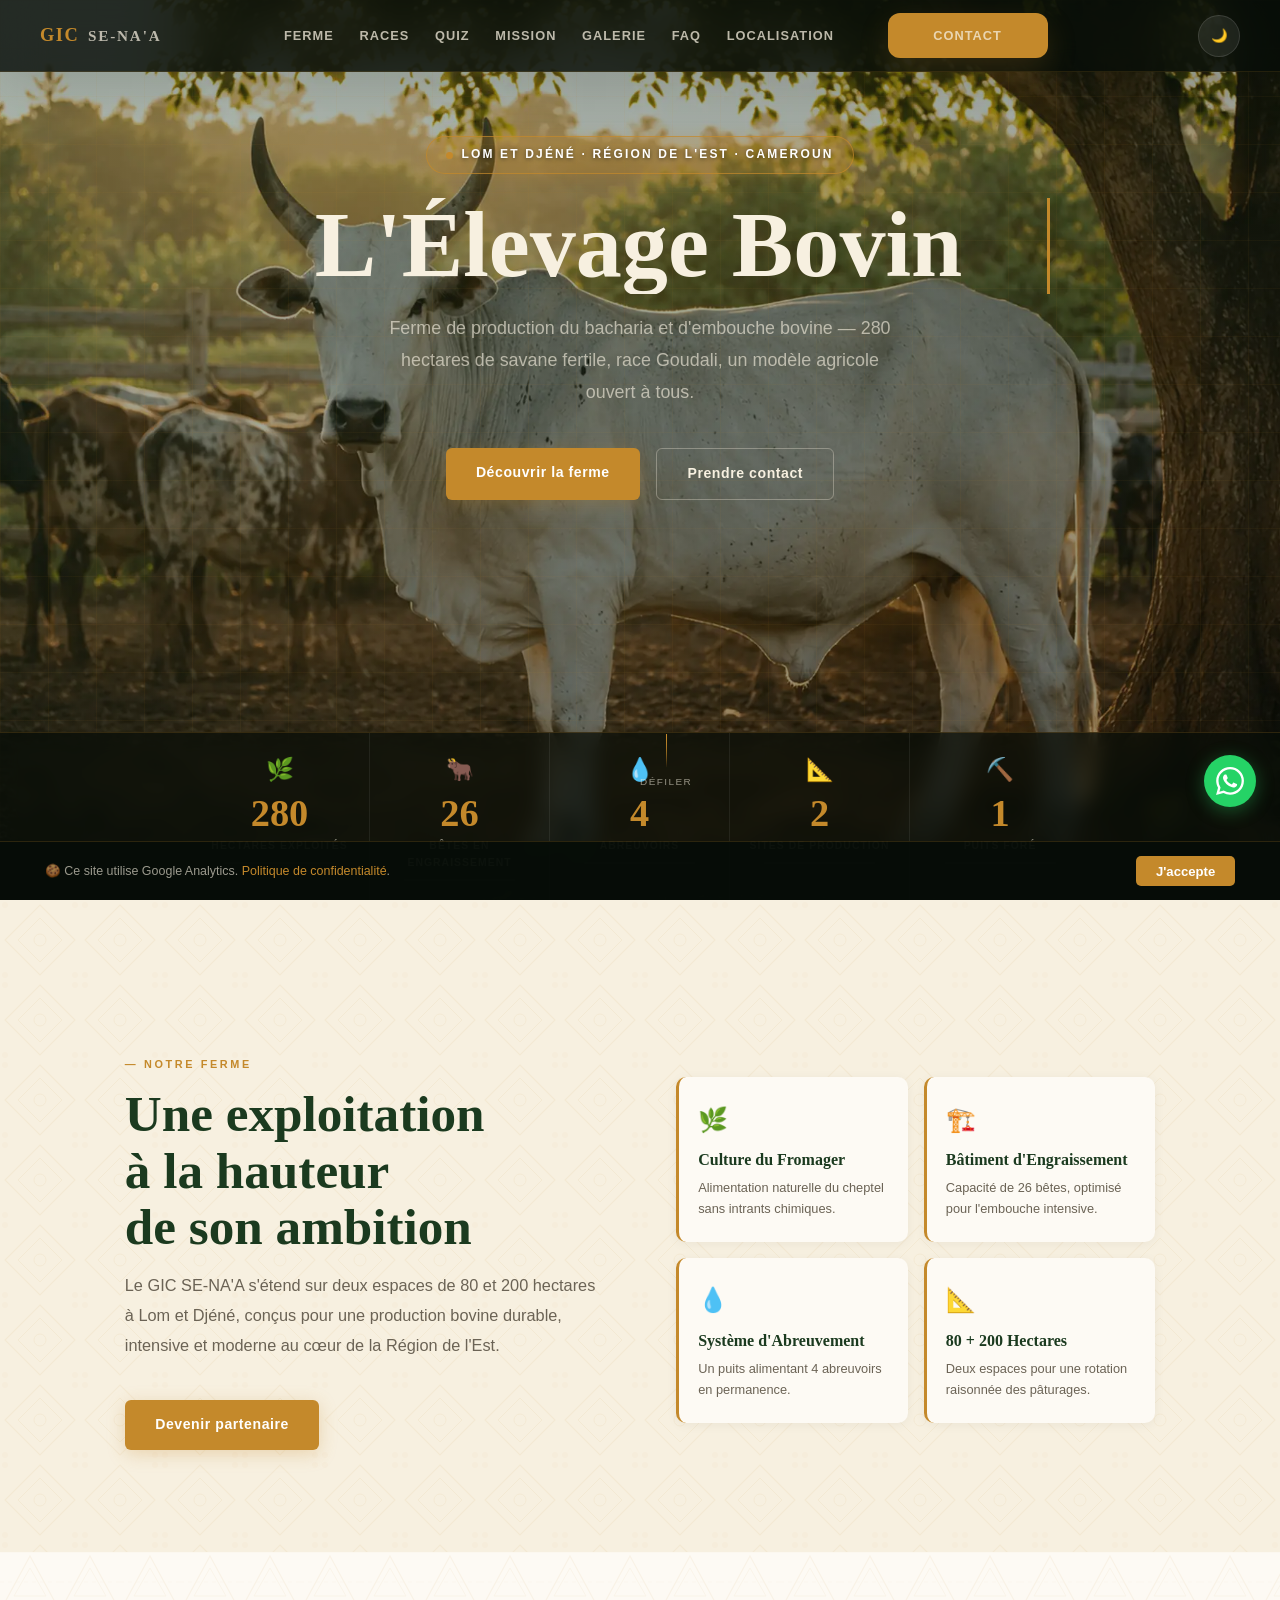
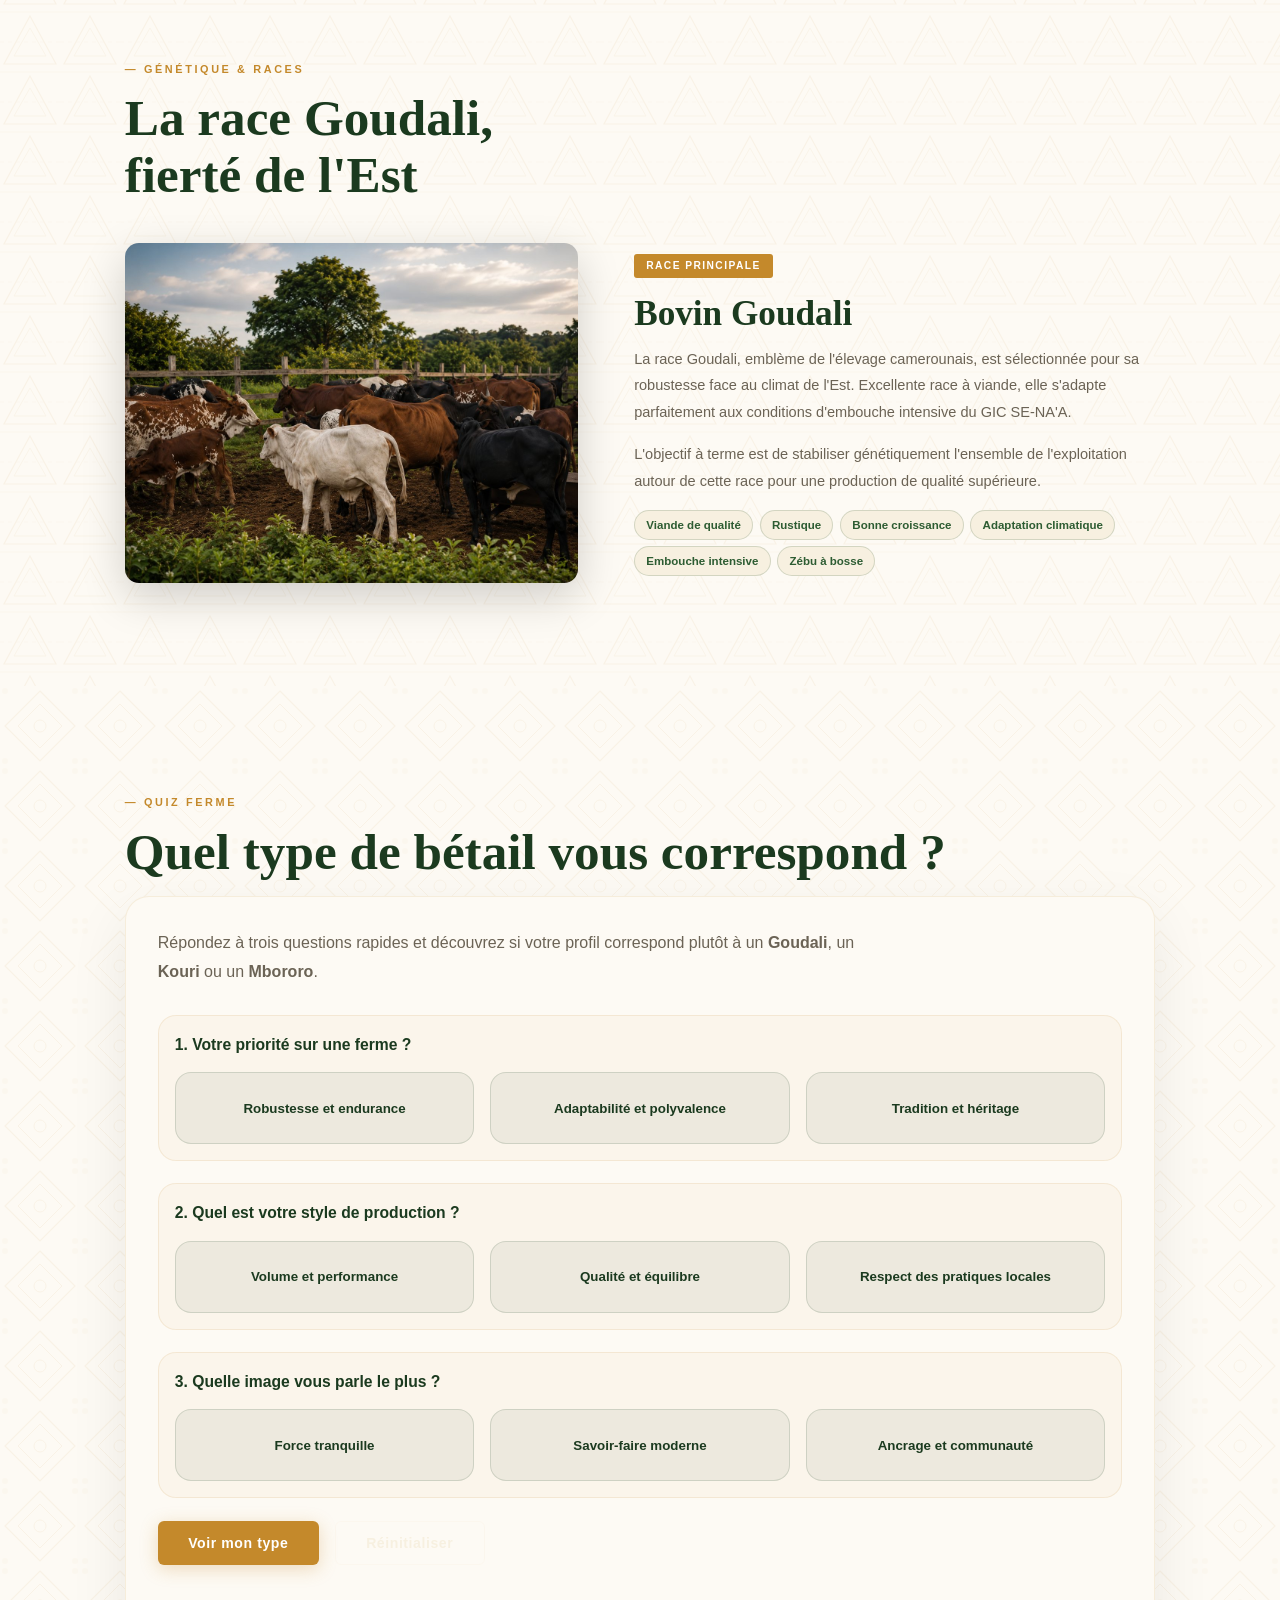
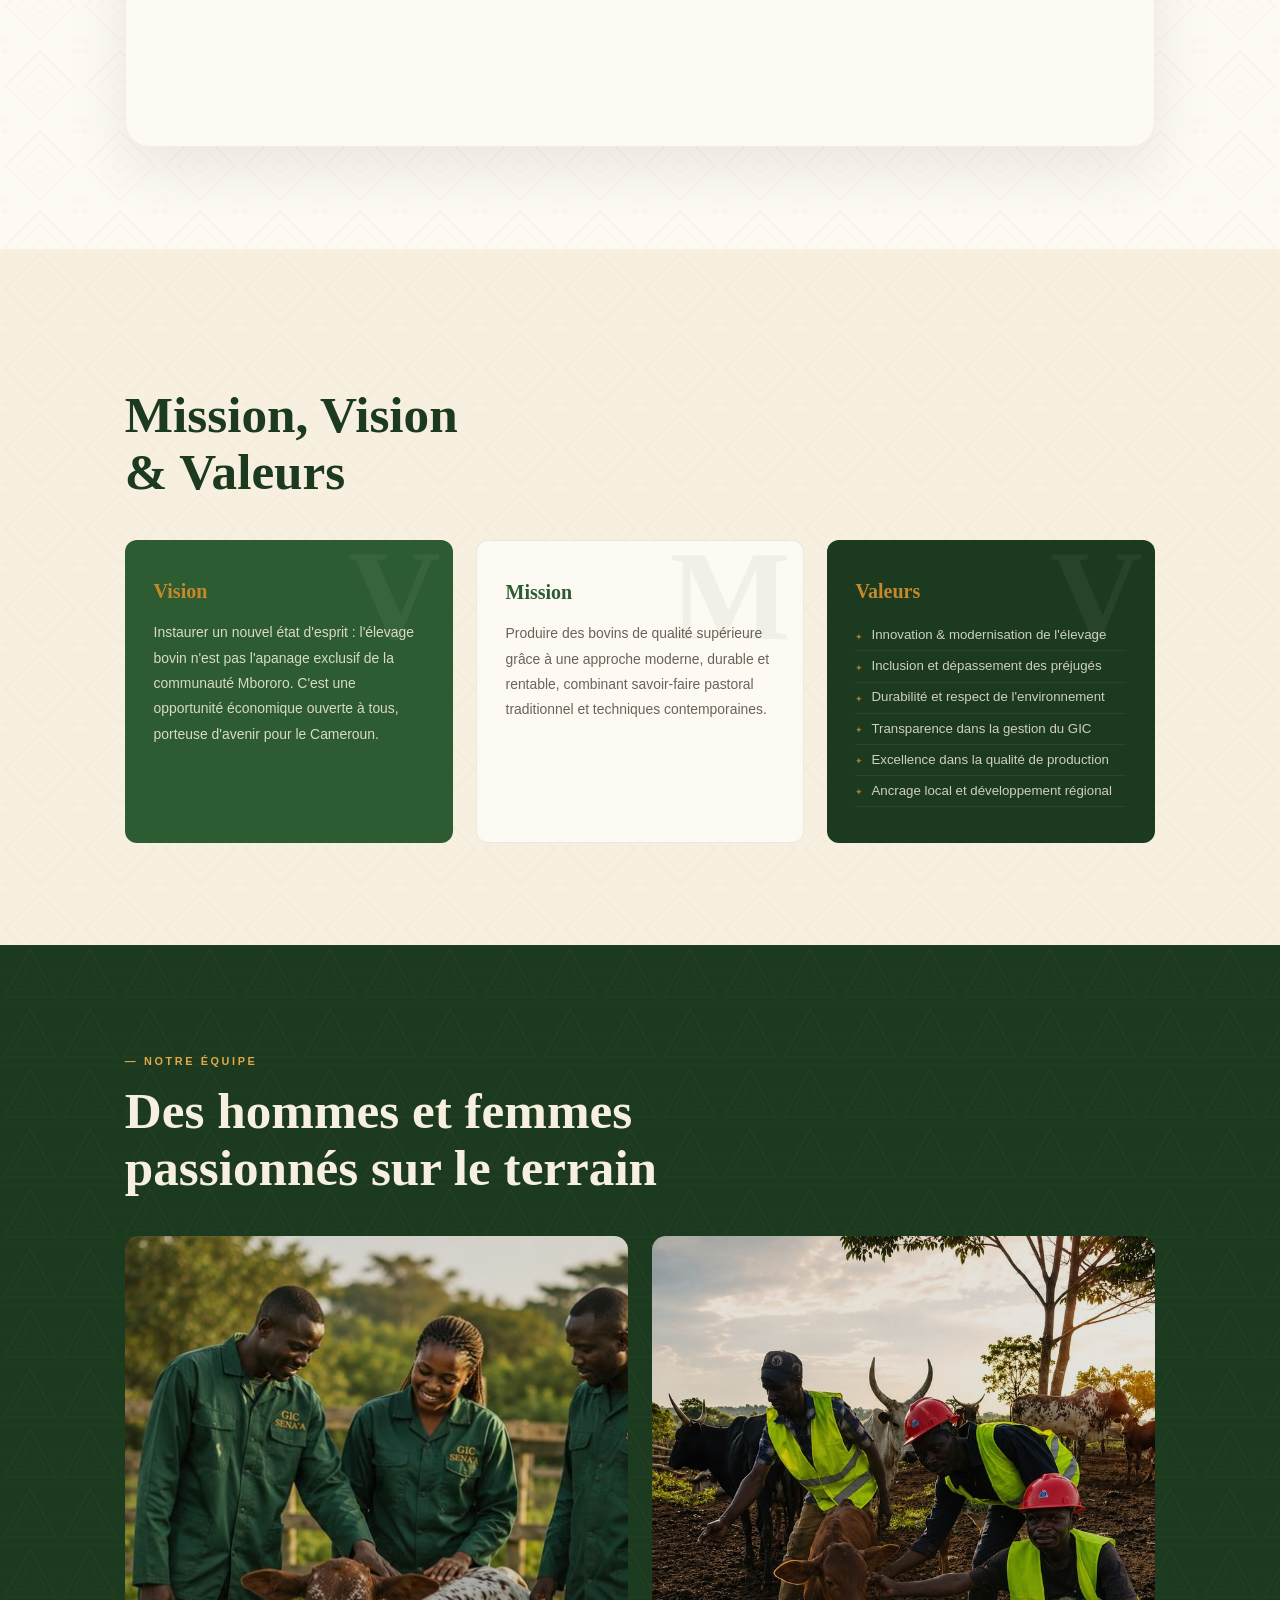
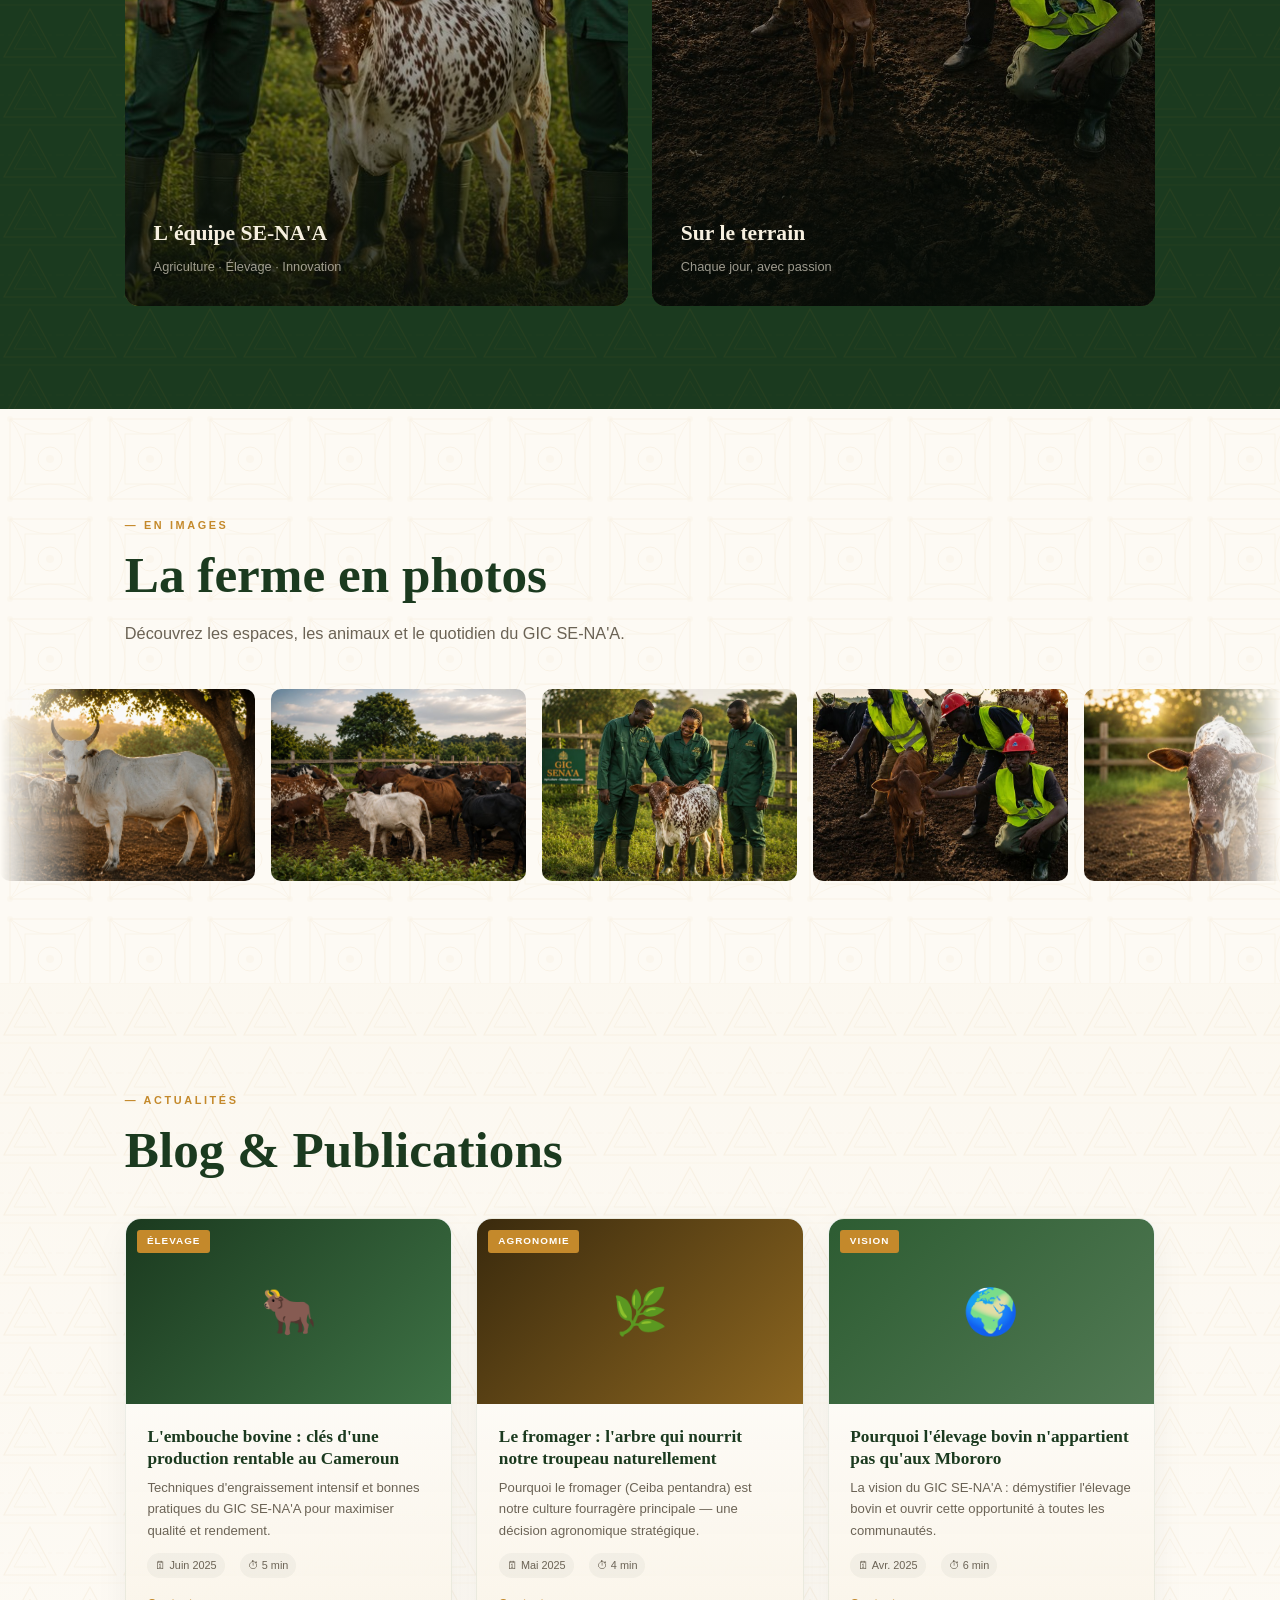
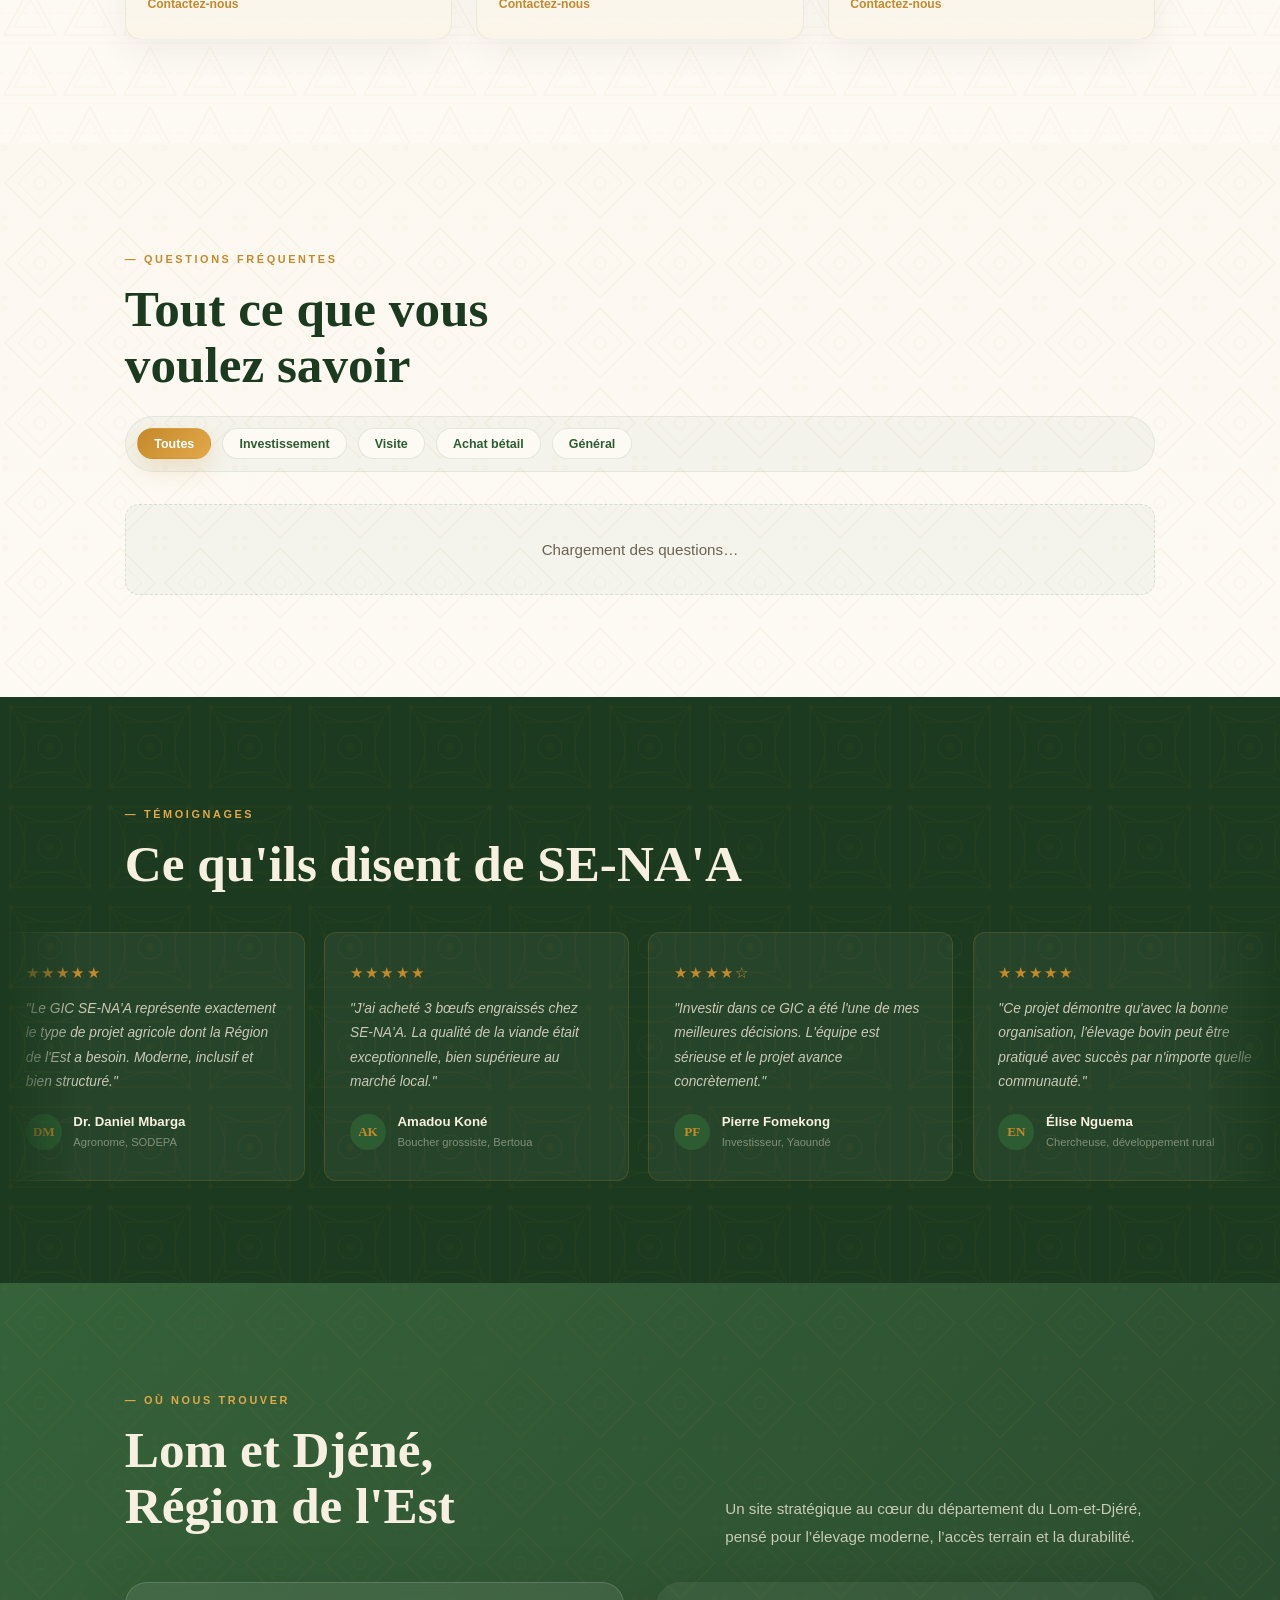
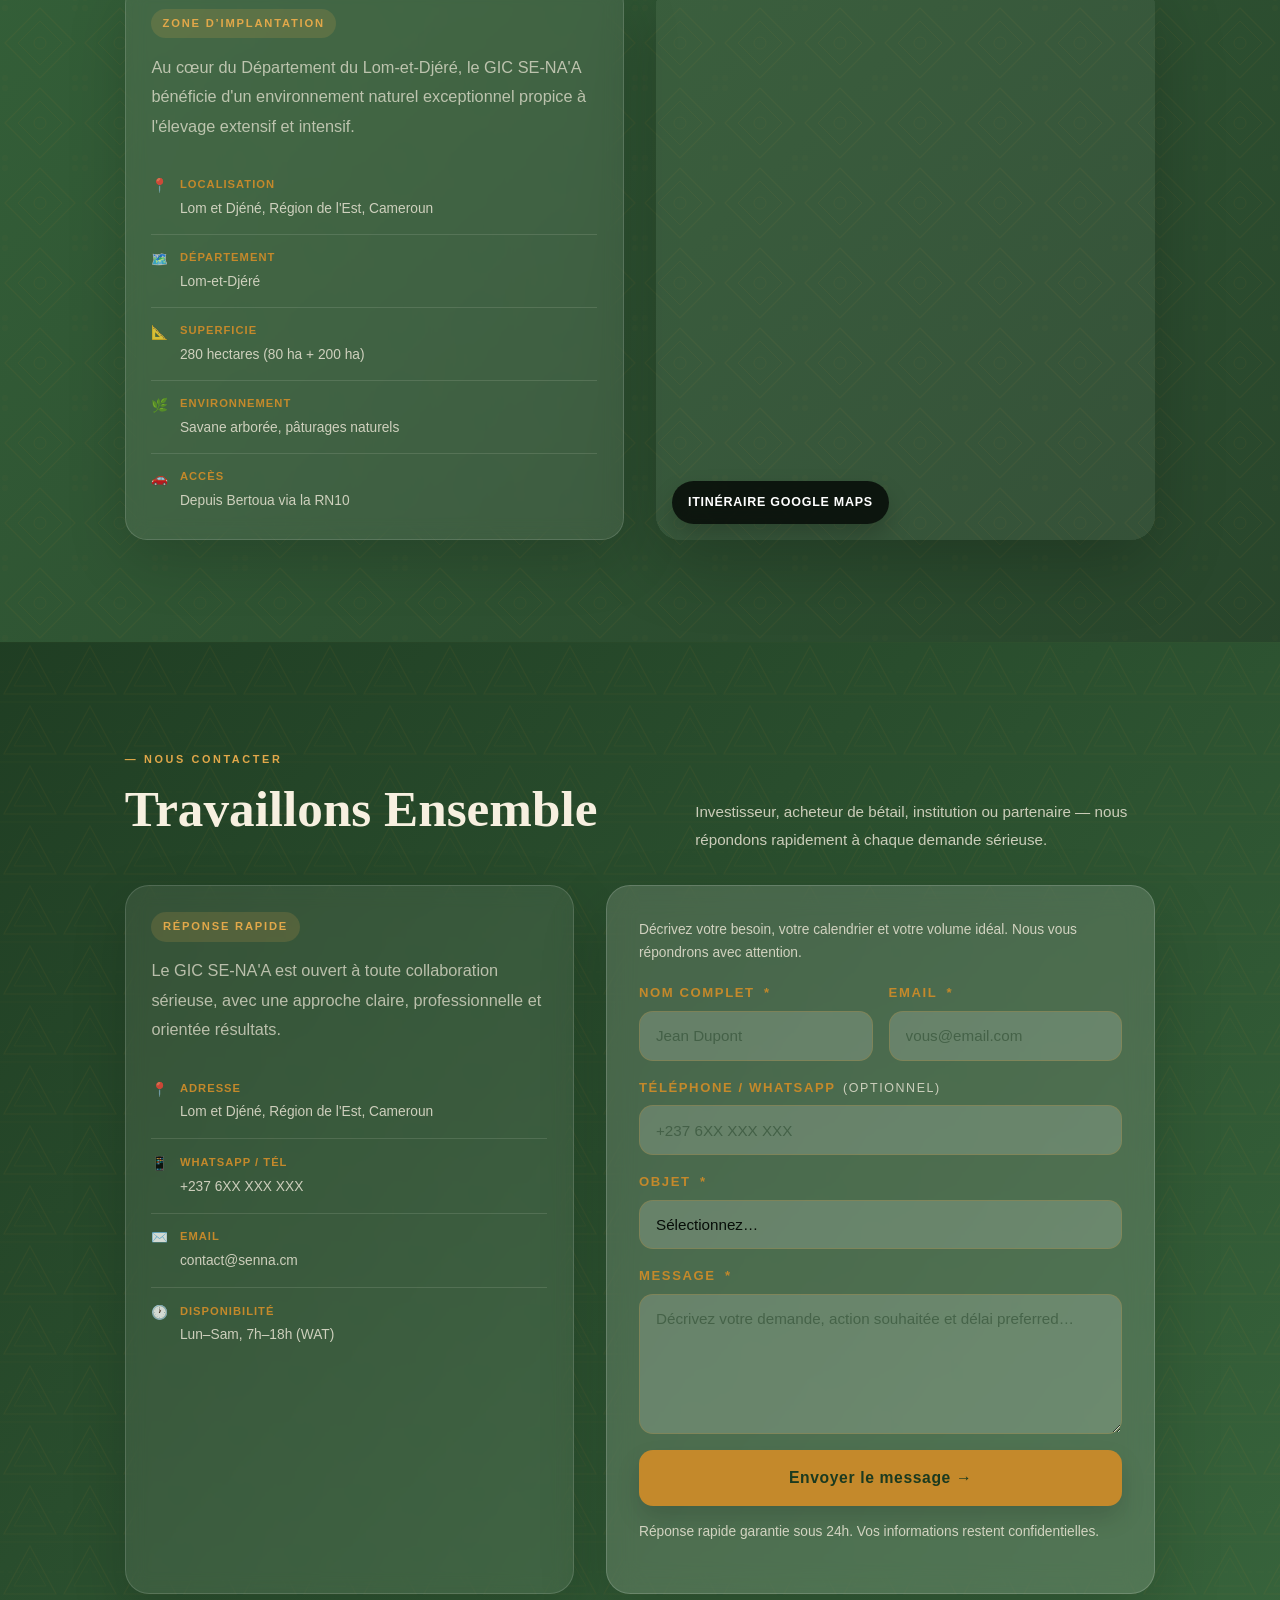
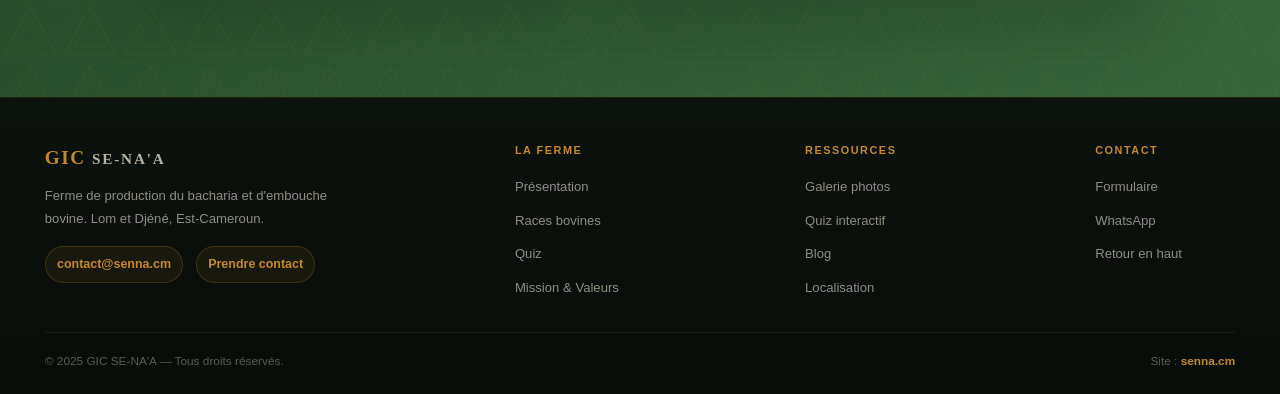
==== commit 84c35bf1: "UI/UX" ====
--- a/index.html
+++ b/index.html
@@ -362,21 +362,33 @@
 </section>
 
 <!-- ══ LOCALISATION ══════════════════════════════════════════ -->
-<section id="loc" class="sec sec motif-bamileke">
-  <div class="w">
-    <span class="ey lt rv">Où nous trouver</span>
-    <h2 class="h2 lt rv d1">Lom et Djéné,<br>Région de l'Est</h2>
+<section id="loc" class="sec motif-bamileke">
+  <div class="w">
+    <div class="loc-head rv">
+      <div>
+        <span class="ey lt">Où nous trouver</span>
+        <h2 class="h2 lt">Lom et Djéné,<br>Région de l'Est</h2>
+      </div>
+      <p class="loc-intro">Un site stratégique au cœur du département du Lom-et-Djéré, pensé pour l’élevage moderne, l’accès terrain et la durabilité.</p>
+    </div>
+
     <div class="lwrap">
       <div class="li rl d2">
-        <p class="ld lt">Au cœur du Département du Lom-et-Djéré, le GIC SE-NA'A bénéficie d'un environnement naturel exceptionnel propice à l'élevage extensif et intensif.</p>
-        <div class="lr"><span class="lic">📍</span><div><strong>Localisation</strong><span>Lom et Djéné, Région de l'Est, Cameroun</span></div></div>
-        <div class="lr"><span class="lic">🗺️</span><div><strong>Département</strong><span>Lom-et-Djéré</span></div></div>
-        <div class="lr"><span class="lic">📐</span><div><strong>Superficie</strong><span>280 hectares (80 ha + 200 ha)</span></div></div>
-        <div class="lr"><span class="lic">🌿</span><div><strong>Environnement</strong><span>Savane arborée, pâturages naturels</span></div></div>
-        <div class="lr"><span class="lic">🚗</span><div><strong>Accès</strong><span>Depuis Bertoua via la RN10</span></div></div>
+        <div class="loc-card">
+          <div class="loc-badge">Zone d’implantation</div>
+          <p class="ld lt">Au cœur du Département du Lom-et-Djéré, le GIC SE-NA'A bénéficie d'un environnement naturel exceptionnel propice à l'élevage extensif et intensif.</p>
+          <div class="lr"><span class="lic">📍</span><div><strong>Localisation</strong><span>Lom et Djéné, Région de l'Est, Cameroun</span></div></div>
+          <div class="lr"><span class="lic">🗺️</span><div><strong>Département</strong><span>Lom-et-Djéré</span></div></div>
+          <div class="lr"><span class="lic">📐</span><div><strong>Superficie</strong><span>280 hectares (80 ha + 200 ha)</span></div></div>
+          <div class="lr"><span class="lic">🌿</span><div><strong>Environnement</strong><span>Savane arborée, pâturages naturels</span></div></div>
+          <div class="lr"><span class="lic">🚗</span><div><strong>Accès</strong><span>Depuis Bertoua via la RN10</span></div></div>
+        </div>
       </div>
       <div class="lmap rr d2">
-        <iframe src="https://www.openstreetmap.org/export/embed.html?bbox=13.2%2C4.6%2C14.2%2C5.4&layer=mapnik&marker=5.0%2C13.7" allowfullscreen loading="lazy" title="Localisation GIC SE-NA'A"></iframe>
+        <div class="map-shell">
+          <iframe src="https://www.openstreetmap.org/export/embed.html?bbox=13.2%2C4.6%2C14.2%2C5.4&layer=mapnik&marker=5.0%2C13.7" allowfullscreen loading="lazy" title="Localisation GIC SE-NA'A"></iframe>
+          <a class="map-cta" href="https://www.google.com/maps/dir/?api=1&destination=5.0,13.7" target="_blank" rel="noopener">Itinéraire Google Maps</a>
+        </div>
       </div>
     </div>
   </div>
@@ -385,19 +397,29 @@
 <!-- ══ CONTACT ════════════════════════════════════════════════ -->
 <section id="ct" class="sec motif-fulani">
   <div class="w">
-    <span class="ey lt rv">Nous contacter</span>
-    <h2 class="h2 lt rv d1">Travaillons Ensemble</h2>
+    <div class="contact-head rv">
+      <div>
+        <span class="ey lt">Nous contacter</span>
+        <h2 class="h2 lt">Travaillons Ensemble</h2>
+      </div>
+      <p class="contact-intro">Investisseur, acheteur de bétail, institution ou partenaire — nous répondons rapidement à chaque demande sérieuse.</p>
+    </div>
+
     <div class="cwrap">
       <div class="ci rl d2">
-        <p class="ld lt">Investisseur, acheteur de bétail, institution, partenaire ou curieux — le GIC SE-NA'A est ouvert à toute collaboration sérieuse.</p>
-        <div class="cr"><span class="cic">📍</span><div><strong>Adresse</strong><span>Lom et Djéné, Région de l'Est, Cameroun</span></div></div>
-        <div class="cr"><span class="cic">📱</span><div><strong>WhatsApp / Tél</strong><span>+237 6XX XXX XXX</span></div></div>
-        <div class="cr"><span class="cic">✉️</span><div><strong>Email</strong><span>contact@senna.cm</span></div></div>
-        <div class="cr"><span class="cic">🕐</span><div><strong>Disponibilité</strong><span>Lun–Sam, 7h–18h (WAT)</span></div></div>
-      </div>
+        <div class="contact-card">
+          <div class="contact-badge">Réponse rapide</div>
+          <p class="ld lt">Le GIC SE-NA'A est ouvert à toute collaboration sérieuse, avec une approche claire, professionnelle et orientée résultats.</p>
+          <div class="cr"><span class="cic">📍</span><div><strong>Adresse</strong><span>Lom et Djéné, Région de l'Est, Cameroun</span></div></div>
+          <div class="cr"><span class="cic">📱</span><div><strong>WhatsApp / Tél</strong><span>+237 6XX XXX XXX</span></div></div>
+          <div class="cr"><span class="cic">✉️</span><div><strong>Email</strong><span>contact@senna.cm</span></div></div>
+          <div class="cr"><span class="cic">🕐</span><div><strong>Disponibilité</strong><span>Lun–Sam, 7h–18h (WAT)</span></div></div>
+        </div>
+      </div>
+
       <form class="cform rr d2" id="cform" name="contact" method="POST" data-netlify="true" action="/success.html" novalidate>
         <input type="hidden" name="form-name" value="contact">
-        <p class="finfo">Notre équipe lit chaque message avec attention. Précisez votre besoin, votre calendrier et votre volume idéal.</p>
+        <p class="finfo">Décrivez votre besoin, votre calendrier et votre volume idéal. Nous vous répondrons avec attention.</p>
         <div class="frow">
           <div class="fg"><label for="fnom">Nom complet <span class="req">*</span></label><input type="text" id="fnom" name="nom" placeholder="Jean Dupont" required autocomplete="name"></div>
           <div class="fg"><label for="femail">Email <span class="req">*</span></label><input type="email" id="femail" name="email" placeholder="vous@email.com" required autocomplete="email"></div>
--- a/styles.css
+++ b/styles.css
@@ -92,7 +92,8 @@
 [data-theme="dark"] .mvc h3,
 [data-theme="dark"] .bb h4,
 [data-theme="dark"] .rcopy h3,
-[data-theme="dark"] .eqtxt h3 {
+[data-theme="dark"] .eqtxt h3,
+[data-theme="dark"] .h2.lt {
   color: #e8f0ff !important;
 }
 
@@ -185,9 +186,61 @@
 [data-theme="dark"] .eqcard,
 [data-theme="dark"] .lmap,
 [data-theme="dark"] .cform,
-[data-theme="dark"] .pc {
+[data-theme="dark"] .pc,
+[data-theme="dark"] .loc-card,
+[data-theme="dark"] .contact-card {
   background: rgba(255, 255, 255, .05);
   border-color: rgba(255, 255, 255, .12);
+}
+
+[data-theme="dark"] .loc-card,
+[data-theme="dark"] .contact-card {
+  box-shadow: 0 22px 60px rgba(0, 0, 0, .3);
+}
+
+[data-theme="dark"] .loc-badge,
+[data-theme="dark"] .contact-badge {
+  background: rgba(226, 168, 74, .2);
+  color: #f8d38d;
+  border: 1px solid rgba(226, 168, 74, .28);
+}
+
+[data-theme="dark"] .loc-intro,
+[data-theme="dark"] .contact-intro,
+[data-theme="dark"] .finfo,
+[data-theme="dark"] .fnote {
+  color: #d8e5ff !important;
+}
+
+[data-theme="dark"] .fg input,
+[data-theme="dark"] .fg textarea,
+[data-theme="dark"] .fg select {
+  background: rgba(255, 255, 255, .08);
+  color: #f5f7ff;
+  border-color: rgba(255, 255, 255, .16);
+}
+
+[data-theme="dark"] .fg input::placeholder,
+[data-theme="dark"] .fg textarea::placeholder {
+  color: rgba(224, 234, 255, .65);
+}
+
+[data-theme="dark"] .fg input:focus,
+[data-theme="dark"] .fg textarea:focus,
+[data-theme="dark"] .fg select:focus {
+  background: rgba(8, 12, 22, .95);
+  border-color: rgba(226, 168, 74, .7);
+  box-shadow: 0 0 0 4px rgba(226, 168, 74, .16);
+}
+
+[data-theme="dark"] .map-cta {
+  background: rgba(8, 12, 20, .9);
+  color: #f7f7f7;
+}
+
+[data-theme="dark"] .map-cta:hover {
+  background: rgba(226, 168, 74, .95);
+  color: #07100a;
 }
 
 [data-theme="dark"] #blg,
@@ -702,27 +755,42 @@
 .fro{font-size:.7rem;color:rgba(247,240,224,.44)}
 
 /* ══ LOCALISATION ════════════════════════════════════════════════ */
-#loc{background:var(--gm)}
-.lwrap{display:flex;flex-wrap:wrap;gap:3rem;margin-top:2rem;align-items:flex-start}
-.li{flex:1 1 260px}
-.li .ld{margin-bottom:1.75rem}
-.lr{display:flex;gap:.72rem;padding:.78rem 0;border-bottom:1px solid rgba(247,240,224,.08);align-items:flex-start}
+#loc{background:linear-gradient(135deg, rgba(45,92,50,.96), rgba(27,58,31,.94))}
+[data-theme="dark"] #loc{background:linear-gradient(135deg, rgba(4,8,16,.98), rgba(8,14,28,.96))}
+.loc-head{display:flex;flex-wrap:wrap;align-items:end;justify-content:space-between;gap:1.4rem;margin-bottom:2rem}
+.loc-intro{max-width:430px;font-size:.95rem;line-height:1.8;color:rgba(247,240,224,.76)}
+.lwrap{display:flex;flex-wrap:wrap;gap:2rem;align-items:stretch}
+.li{flex:1 1 320px}
+.loc-card{background:rgba(255,255,255,.08);border:1px solid rgba(255,255,255,.14);border-radius:22px;padding:1.6rem;box-shadow:0 20px 60px rgba(0,0,0,.16);backdrop-filter:blur(10px)}
+.loc-badge{display:inline-block;margin-bottom:.9rem;padding:.35rem .7rem;border-radius:999px;background:rgba(226,168,74,.16);color:var(--glt);font-size:.7rem;font-weight:700;letter-spacing:.16em;text-transform:uppercase}
+.li .ld{margin-bottom:1.25rem}
+.lr{display:flex;gap:.72rem;padding:.8rem 0;border-bottom:1px solid rgba(247,240,224,.12);align-items:flex-start}
+.lr:last-child{border-bottom:none;padding-bottom:0}
 .lic{font-size:1rem;flex-shrink:0;margin-top:.05rem}
-.lr strong{display:block;font-size:.7rem;font-weight:700;text-transform:uppercase;letter-spacing:.09em;color:var(--gold);margin-bottom:.08rem}
-.lr span{font-size:.86rem;color:rgba(247,240,224,.74)}
-.lmap{flex:1 1 280px;min-width:240px;border-radius:12px;overflow:hidden;box-shadow:0 6px 28px rgba(0,0,0,.3);aspect-ratio:16/10}
+.lr strong{display:block;font-size:.7rem;font-weight:700;text-transform:uppercase;letter-spacing:.09em;color:var(--gold);margin-bottom:.1rem}
+.lr span{font-size:.86rem;color:rgba(247,240,224,.78)}
+.lmap{flex:1 1 320px;min-width:240px;border-radius:24px;overflow:hidden;box-shadow:0 24px 70px rgba(0,0,0,.22);aspect-ratio:16/10}
+.map-shell{position:relative;width:100%;height:100%;background:rgba(255,255,255,.05)}
 .lmap iframe{width:100%;height:100%;border:none;display:block}
+.map-cta{position:absolute;left:1rem;bottom:1rem;display:inline-flex;align-items:center;gap:.45rem;padding:.7rem 1rem;border-radius:999px;background:rgba(7,13,8,.88);color:#fff;font-size:.78rem;font-weight:700;letter-spacing:.06em;text-transform:uppercase;box-shadow:0 12px 24px rgba(0,0,0,.2);backdrop-filter:blur(8px);z-index:2;transition:transform .2s,background .2s}
+.map-cta:hover{transform:translateY(-2px);background:rgba(196,137,43,.95)}
 
 /* ══ CONTACT ═══════════════════════════════════════════════ */
-#ct{background:var(--gd)}
-.cwrap{display:flex;flex-wrap:wrap;gap:4rem;margin-top:2.5rem}
-.ci{flex:1 1 240px}
-.ci .ld{margin-bottom:1.9rem}
-.cr{display:flex;gap:.72rem;padding:.82rem 0;border-bottom:1px solid rgba(247,240,224,.08);align-items:flex-start}
+#ct{background:linear-gradient(135deg, rgba(27,58,31,.98), rgba(45,92,50,.95))}
+[data-theme="dark"] #ct{background:linear-gradient(135deg, rgba(4,8,16,.98), rgba(8,14,28,.96))}
+.contact-head{display:flex;flex-wrap:wrap;align-items:end;justify-content:space-between;gap:1.25rem;margin-bottom:2rem}
+.contact-intro{max-width:460px;font-size:.95rem;line-height:1.8;color:rgba(247,240,224,.78)}
+.cwrap{display:flex;flex-wrap:wrap;gap:2rem;margin-top:1rem;align-items:stretch}
+.ci{flex:1 1 260px}
+.contact-card{background:rgba(255,255,255,.08);border:1px solid rgba(255,255,255,.14);border-radius:24px;padding:1.6rem;box-shadow:0 22px 55px rgba(0,0,0,.16);backdrop-filter:blur(10px);height:100%}
+.contact-badge{display:inline-block;margin-bottom:.9rem;padding:.36rem .72rem;border-radius:999px;background:rgba(226,168,74,.16);color:var(--glt);font-size:.7rem;font-weight:700;letter-spacing:.16em;text-transform:uppercase}
+.ci .ld{margin-bottom:1.25rem}
+.cr{display:flex;gap:.72rem;padding:.85rem 0;border-bottom:1px solid rgba(247,240,224,.12);align-items:flex-start}
+.cr:last-child{border-bottom:none;padding-bottom:0}
 .cic{font-size:1rem;flex-shrink:0}
 .cr strong{display:block;font-size:.7rem;font-weight:700;text-transform:uppercase;letter-spacing:.09em;color:var(--gold);margin-bottom:.08rem}
-.cr span{font-size:.86rem;color:rgba(247,240,224,.7)}
-.cform{flex:1 1 320px;background:rgba(255,255,255,.14);border:1px solid rgba(255,255,255,.16);border-radius:22px;padding:2rem;box-shadow:0 30px 70px rgba(0,0,0,.14);backdrop-filter:blur(14px)}
+.cr span{font-size:.86rem;color:rgba(247,240,224,.78)}
+.cform{flex:1 1 360px;background:rgba(255,255,255,.14);border:1px solid rgba(255,255,255,.16);border-radius:24px;padding:2rem;box-shadow:0 30px 70px rgba(0,0,0,.16);backdrop-filter:blur(14px)}
 .finfo,.fnote{font-size:.86rem;color:rgba(247,240,224,.78);margin:0 0 1.1rem;line-height:1.7}
 .fnote{margin-top:.9rem}
 .frow{display:flex;gap:1rem;flex-wrap:wrap}
@@ -731,7 +799,7 @@
 .fg label{font-size:.82rem;font-weight:700;text-transform:uppercase;letter-spacing:.12em;color:var(--gold)}
 .fg .req{color:var(--gold);margin-left:.26rem;font-size:.82rem;font-weight:800}
 .fg .sub{color:rgba(247,240,224,.75);font-size:.78rem;font-weight:500;margin-left:.16rem}
-.fg input,.fg textarea,.fg select{width:100%;background:rgba(255,255,255,.16);border:1.5px solid rgba(196,137,43,.25);border-radius:12px;padding:.95rem 1rem;color:var(--dk);font-family:'Plus Jakarta Sans',sans-serif;font-size:.95rem;outline:none;transition:border-color .25s,background .25s,box-shadow .25s;-webkit-appearance:none;appearance:none}
+.fg input,.fg textarea,.fg select{width:100%;background:rgba(255,255,255,.16);border:1.5px solid rgba(196,137,43,.25);border-radius:14px;padding:.95rem 1rem;color:var(--dk);font-family:'Plus Jakarta Sans',sans-serif;font-size:.95rem;outline:none;transition:border-color .25s,background .25s,box-shadow .25s;-webkit-appearance:none;appearance:none}
 .fg input::placeholder,.fg textarea::placeholder{color:rgba(27,58,31,.45)}
 .fg input:focus,.fg textarea:focus,.fg select:focus{border-color:var(--gold);background:rgba(255,255,255,.96);box-shadow:0 0 0 4px rgba(196,137,43,.12)}
 .fg input:focus-visible,.fg textarea:focus-visible,.fg select:focus-visible{outline:2px solid rgba(226,168,74,.95);outline-offset:4px}
--- a/styles.css
+++ b/styles.css
@@ -92,7 +92,8 @@
 [data-theme="dark"] .mvc h3,
 [data-theme="dark"] .bb h4,
 [data-theme="dark"] .rcopy h3,
-[data-theme="dark"] .eqtxt h3 {
+[data-theme="dark"] .eqtxt h3,
+[data-theme="dark"] .h2.lt {
   color: #e8f0ff !important;
 }
 
@@ -185,9 +186,61 @@
 [data-theme="dark"] .eqcard,
 [data-theme="dark"] .lmap,
 [data-theme="dark"] .cform,
-[data-theme="dark"] .pc {
+[data-theme="dark"] .pc,
+[data-theme="dark"] .loc-card,
+[data-theme="dark"] .contact-card {
   background: rgba(255, 255, 255, .05);
   border-color: rgba(255, 255, 255, .12);
+}
+
+[data-theme="dark"] .loc-card,
+[data-theme="dark"] .contact-card {
+  box-shadow: 0 22px 60px rgba(0, 0, 0, .3);
+}
+
+[data-theme="dark"] .loc-badge,
+[data-theme="dark"] .contact-badge {
+  background: rgba(226, 168, 74, .2);
+  color: #f8d38d;
+  border: 1px solid rgba(226, 168, 74, .28);
+}
+
+[data-theme="dark"] .loc-intro,
+[data-theme="dark"] .contact-intro,
+[data-theme="dark"] .finfo,
+[data-theme="dark"] .fnote {
+  color: #d8e5ff !important;
+}
+
+[data-theme="dark"] .fg input,
+[data-theme="dark"] .fg textarea,
+[data-theme="dark"] .fg select {
+  background: rgba(255, 255, 255, .08);
+  color: #f5f7ff;
+  border-color: rgba(255, 255, 255, .16);
+}
+
+[data-theme="dark"] .fg input::placeholder,
+[data-theme="dark"] .fg textarea::placeholder {
+  color: rgba(224, 234, 255, .65);
+}
+
+[data-theme="dark"] .fg input:focus,
+[data-theme="dark"] .fg textarea:focus,
+[data-theme="dark"] .fg select:focus {
+  background: rgba(8, 12, 22, .95);
+  border-color: rgba(226, 168, 74, .7);
+  box-shadow: 0 0 0 4px rgba(226, 168, 74, .16);
+}
+
+[data-theme="dark"] .map-cta {
+  background: rgba(8, 12, 20, .9);
+  color: #f7f7f7;
+}
+
+[data-theme="dark"] .map-cta:hover {
+  background: rgba(226, 168, 74, .95);
+  color: #07100a;
 }
 
 [data-theme="dark"] #blg,
@@ -702,27 +755,42 @@
 .fro{font-size:.7rem;color:rgba(247,240,224,.44)}
 
 /* ══ LOCALISATION ════════════════════════════════════════════════ */
-#loc{background:var(--gm)}
-.lwrap{display:flex;flex-wrap:wrap;gap:3rem;margin-top:2rem;align-items:flex-start}
-.li{flex:1 1 260px}
-.li .ld{margin-bottom:1.75rem}
-.lr{display:flex;gap:.72rem;padding:.78rem 0;border-bottom:1px solid rgba(247,240,224,.08);align-items:flex-start}
+#loc{background:linear-gradient(135deg, rgba(45,92,50,.96), rgba(27,58,31,.94))}
+[data-theme="dark"] #loc{background:linear-gradient(135deg, rgba(4,8,16,.98), rgba(8,14,28,.96))}
+.loc-head{display:flex;flex-wrap:wrap;align-items:end;justify-content:space-between;gap:1.4rem;margin-bottom:2rem}
+.loc-intro{max-width:430px;font-size:.95rem;line-height:1.8;color:rgba(247,240,224,.76)}
+.lwrap{display:flex;flex-wrap:wrap;gap:2rem;align-items:stretch}
+.li{flex:1 1 320px}
+.loc-card{background:rgba(255,255,255,.08);border:1px solid rgba(255,255,255,.14);border-radius:22px;padding:1.6rem;box-shadow:0 20px 60px rgba(0,0,0,.16);backdrop-filter:blur(10px)}
+.loc-badge{display:inline-block;margin-bottom:.9rem;padding:.35rem .7rem;border-radius:999px;background:rgba(226,168,74,.16);color:var(--glt);font-size:.7rem;font-weight:700;letter-spacing:.16em;text-transform:uppercase}
+.li .ld{margin-bottom:1.25rem}
+.lr{display:flex;gap:.72rem;padding:.8rem 0;border-bottom:1px solid rgba(247,240,224,.12);align-items:flex-start}
+.lr:last-child{border-bottom:none;padding-bottom:0}
 .lic{font-size:1rem;flex-shrink:0;margin-top:.05rem}
-.lr strong{display:block;font-size:.7rem;font-weight:700;text-transform:uppercase;letter-spacing:.09em;color:var(--gold);margin-bottom:.08rem}
-.lr span{font-size:.86rem;color:rgba(247,240,224,.74)}
-.lmap{flex:1 1 280px;min-width:240px;border-radius:12px;overflow:hidden;box-shadow:0 6px 28px rgba(0,0,0,.3);aspect-ratio:16/10}
+.lr strong{display:block;font-size:.7rem;font-weight:700;text-transform:uppercase;letter-spacing:.09em;color:var(--gold);margin-bottom:.1rem}
+.lr span{font-size:.86rem;color:rgba(247,240,224,.78)}
+.lmap{flex:1 1 320px;min-width:240px;border-radius:24px;overflow:hidden;box-shadow:0 24px 70px rgba(0,0,0,.22);aspect-ratio:16/10}
+.map-shell{position:relative;width:100%;height:100%;background:rgba(255,255,255,.05)}
 .lmap iframe{width:100%;height:100%;border:none;display:block}
+.map-cta{position:absolute;left:1rem;bottom:1rem;display:inline-flex;align-items:center;gap:.45rem;padding:.7rem 1rem;border-radius:999px;background:rgba(7,13,8,.88);color:#fff;font-size:.78rem;font-weight:700;letter-spacing:.06em;text-transform:uppercase;box-shadow:0 12px 24px rgba(0,0,0,.2);backdrop-filter:blur(8px);z-index:2;transition:transform .2s,background .2s}
+.map-cta:hover{transform:translateY(-2px);background:rgba(196,137,43,.95)}
 
 /* ══ CONTACT ═══════════════════════════════════════════════ */
-#ct{background:var(--gd)}
-.cwrap{display:flex;flex-wrap:wrap;gap:4rem;margin-top:2.5rem}
-.ci{flex:1 1 240px}
-.ci .ld{margin-bottom:1.9rem}
-.cr{display:flex;gap:.72rem;padding:.82rem 0;border-bottom:1px solid rgba(247,240,224,.08);align-items:flex-start}
+#ct{background:linear-gradient(135deg, rgba(27,58,31,.98), rgba(45,92,50,.95))}
+[data-theme="dark"] #ct{background:linear-gradient(135deg, rgba(4,8,16,.98), rgba(8,14,28,.96))}
+.contact-head{display:flex;flex-wrap:wrap;align-items:end;justify-content:space-between;gap:1.25rem;margin-bottom:2rem}
+.contact-intro{max-width:460px;font-size:.95rem;line-height:1.8;color:rgba(247,240,224,.78)}
+.cwrap{display:flex;flex-wrap:wrap;gap:2rem;margin-top:1rem;align-items:stretch}
+.ci{flex:1 1 260px}
+.contact-card{background:rgba(255,255,255,.08);border:1px solid rgba(255,255,255,.14);border-radius:24px;padding:1.6rem;box-shadow:0 22px 55px rgba(0,0,0,.16);backdrop-filter:blur(10px);height:100%}
+.contact-badge{display:inline-block;margin-bottom:.9rem;padding:.36rem .72rem;border-radius:999px;background:rgba(226,168,74,.16);color:var(--glt);font-size:.7rem;font-weight:700;letter-spacing:.16em;text-transform:uppercase}
+.ci .ld{margin-bottom:1.25rem}
+.cr{display:flex;gap:.72rem;padding:.85rem 0;border-bottom:1px solid rgba(247,240,224,.12);align-items:flex-start}
+.cr:last-child{border-bottom:none;padding-bottom:0}
 .cic{font-size:1rem;flex-shrink:0}
 .cr strong{display:block;font-size:.7rem;font-weight:700;text-transform:uppercase;letter-spacing:.09em;color:var(--gold);margin-bottom:.08rem}
-.cr span{font-size:.86rem;color:rgba(247,240,224,.7)}
-.cform{flex:1 1 320px;background:rgba(255,255,255,.14);border:1px solid rgba(255,255,255,.16);border-radius:22px;padding:2rem;box-shadow:0 30px 70px rgba(0,0,0,.14);backdrop-filter:blur(14px)}
+.cr span{font-size:.86rem;color:rgba(247,240,224,.78)}
+.cform{flex:1 1 360px;background:rgba(255,255,255,.14);border:1px solid rgba(255,255,255,.16);border-radius:24px;padding:2rem;box-shadow:0 30px 70px rgba(0,0,0,.16);backdrop-filter:blur(14px)}
 .finfo,.fnote{font-size:.86rem;color:rgba(247,240,224,.78);margin:0 0 1.1rem;line-height:1.7}
 .fnote{margin-top:.9rem}
 .frow{display:flex;gap:1rem;flex-wrap:wrap}
@@ -731,7 +799,7 @@
 .fg label{font-size:.82rem;font-weight:700;text-transform:uppercase;letter-spacing:.12em;color:var(--gold)}
 .fg .req{color:var(--gold);margin-left:.26rem;font-size:.82rem;font-weight:800}
 .fg .sub{color:rgba(247,240,224,.75);font-size:.78rem;font-weight:500;margin-left:.16rem}
-.fg input,.fg textarea,.fg select{width:100%;background:rgba(255,255,255,.16);border:1.5px solid rgba(196,137,43,.25);border-radius:12px;padding:.95rem 1rem;color:var(--dk);font-family:'Plus Jakarta Sans',sans-serif;font-size:.95rem;outline:none;transition:border-color .25s,background .25s,box-shadow .25s;-webkit-appearance:none;appearance:none}
+.fg input,.fg textarea,.fg select{width:100%;background:rgba(255,255,255,.16);border:1.5px solid rgba(196,137,43,.25);border-radius:14px;padding:.95rem 1rem;color:var(--dk);font-family:'Plus Jakarta Sans',sans-serif;font-size:.95rem;outline:none;transition:border-color .25s,background .25s,box-shadow .25s;-webkit-appearance:none;appearance:none}
 .fg input::placeholder,.fg textarea::placeholder{color:rgba(27,58,31,.45)}
 .fg input:focus,.fg textarea:focus,.fg select:focus{border-color:var(--gold);background:rgba(255,255,255,.96);box-shadow:0 0 0 4px rgba(196,137,43,.12)}
 .fg input:focus-visible,.fg textarea:focus-visible,.fg select:focus-visible{outline:2px solid rgba(226,168,74,.95);outline-offset:4px}
